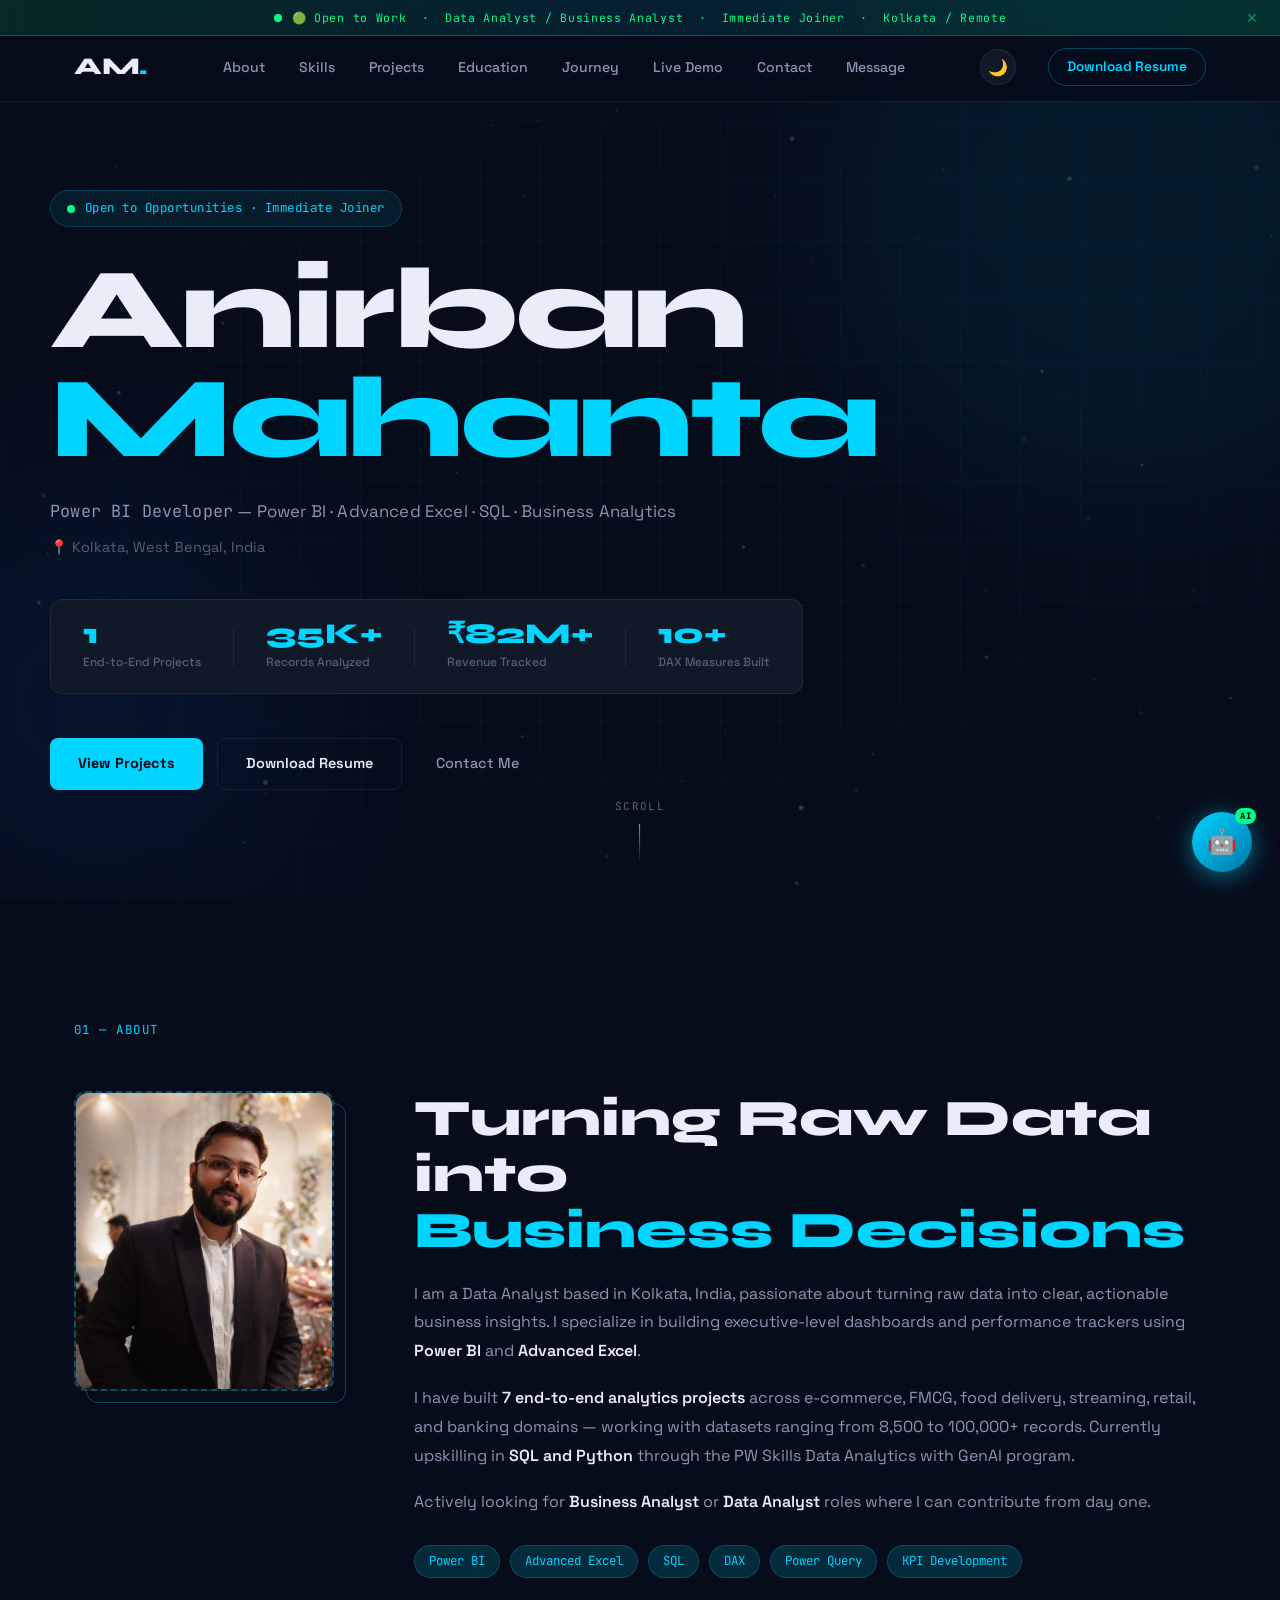
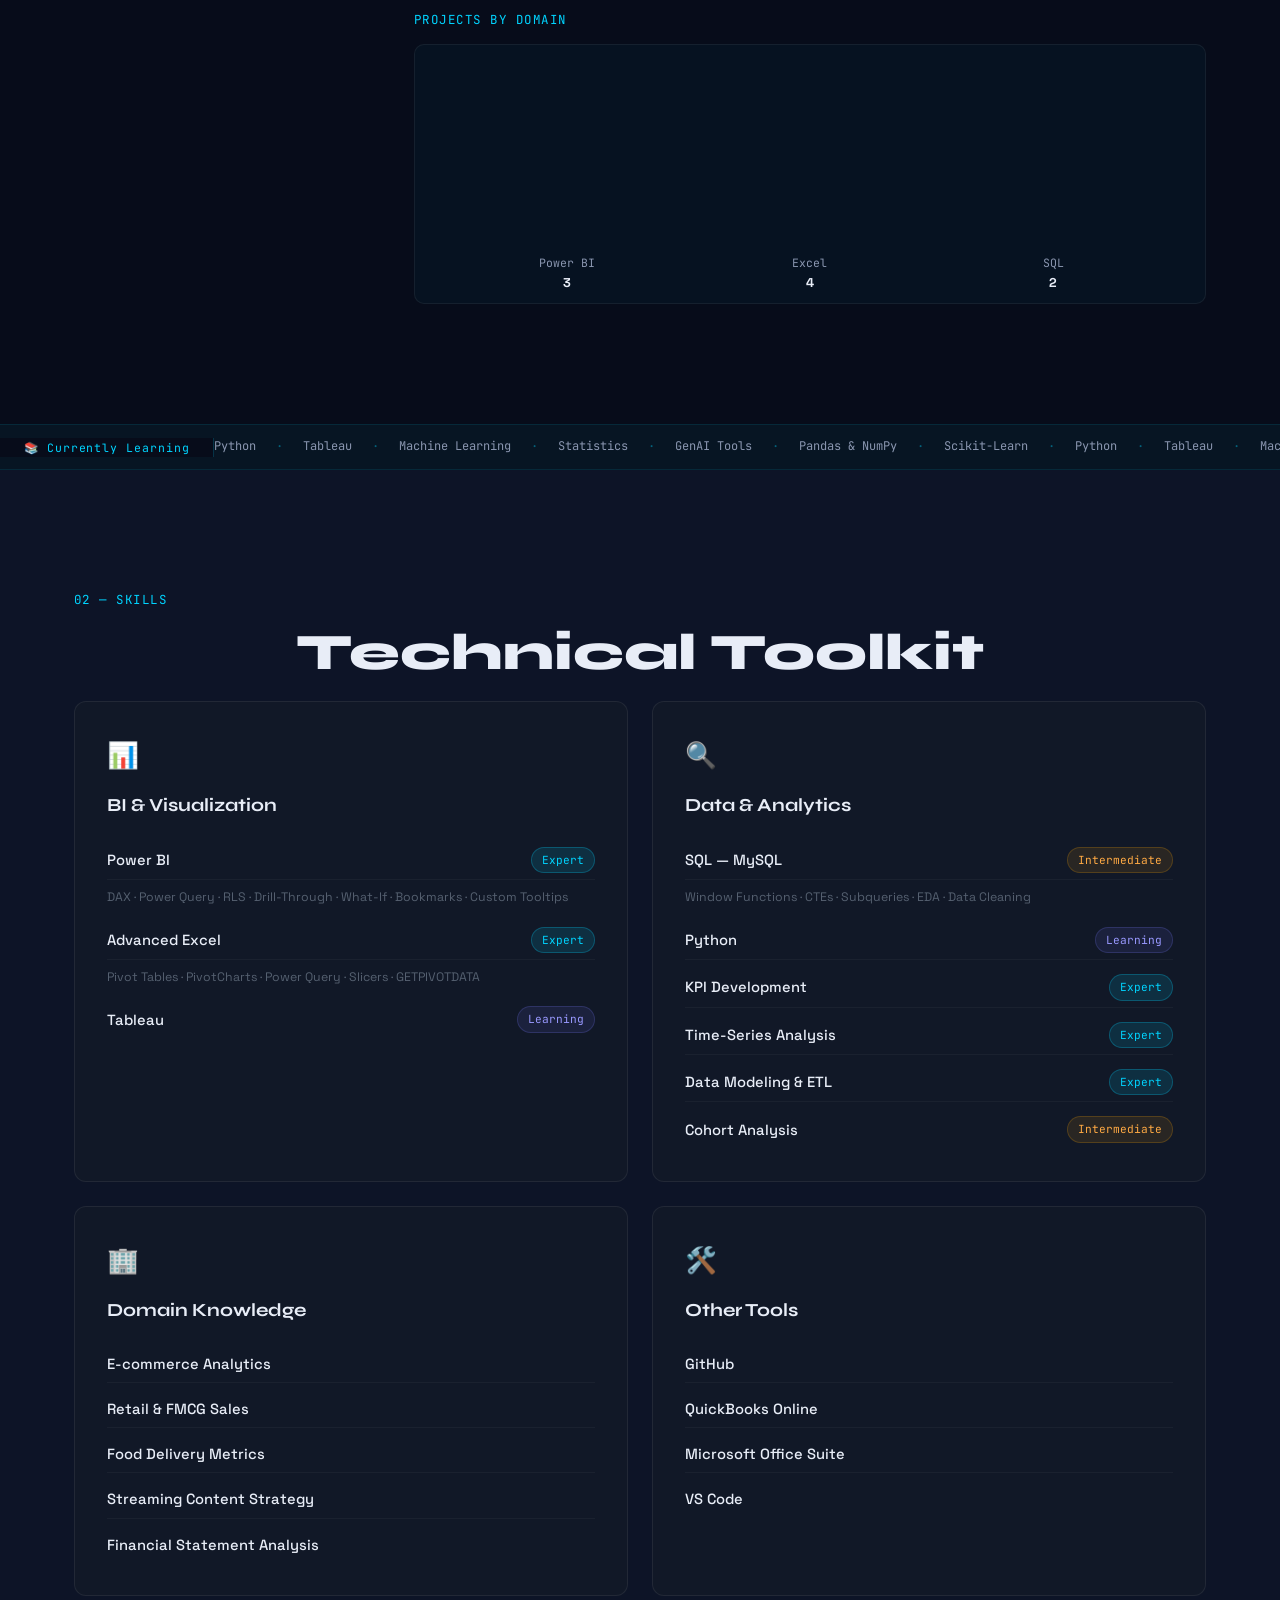
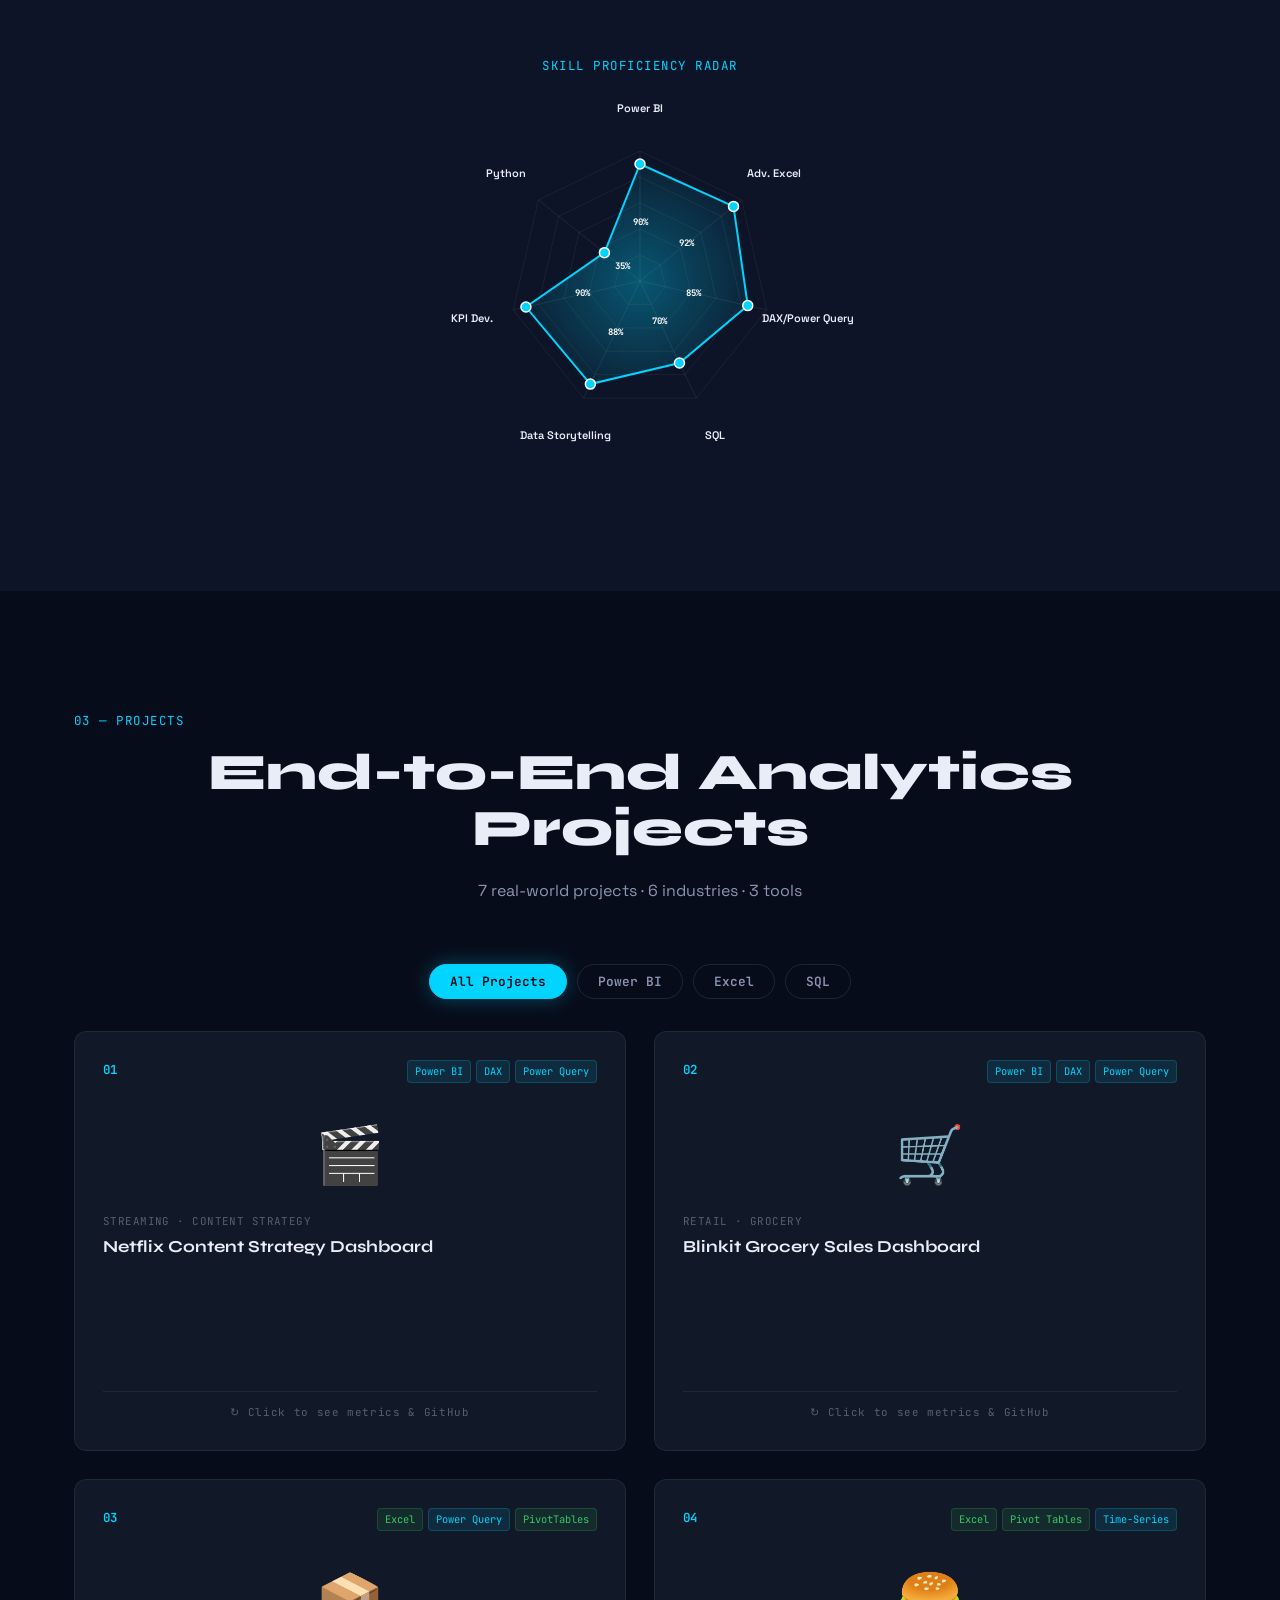
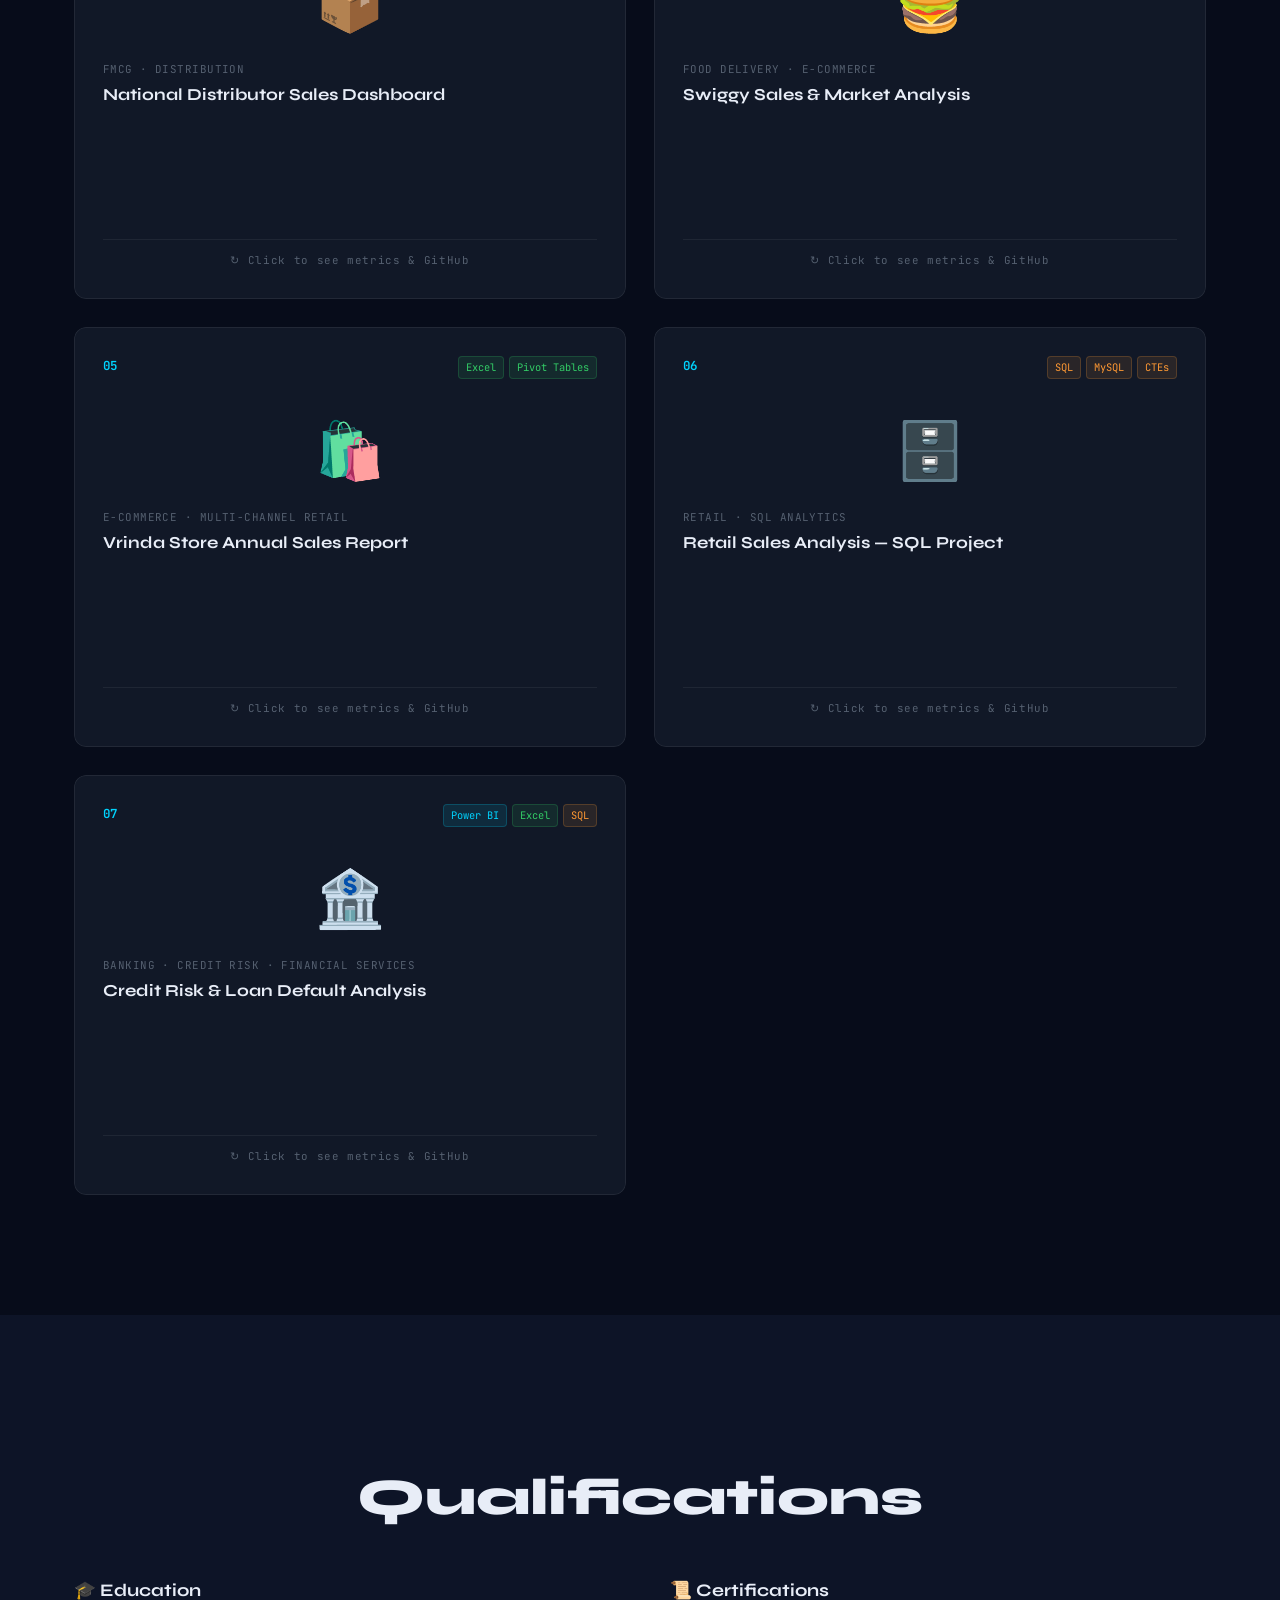
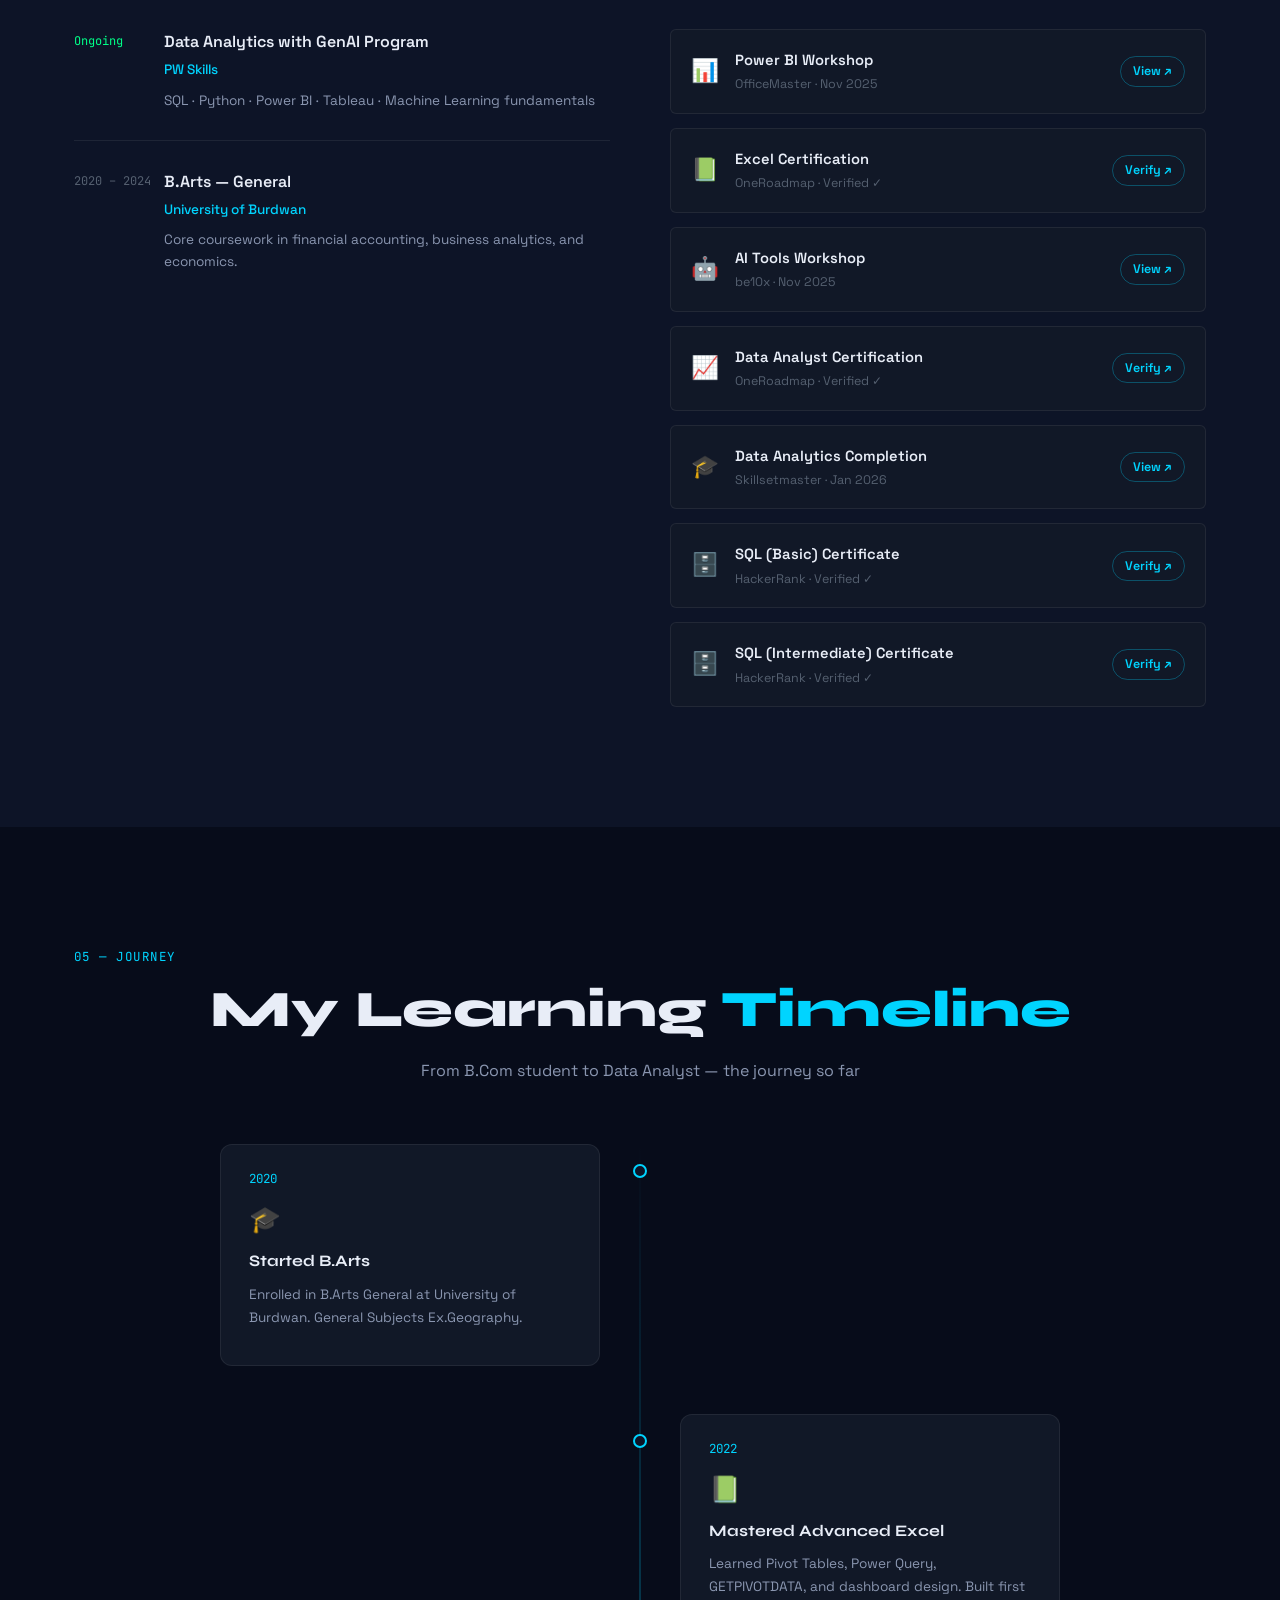
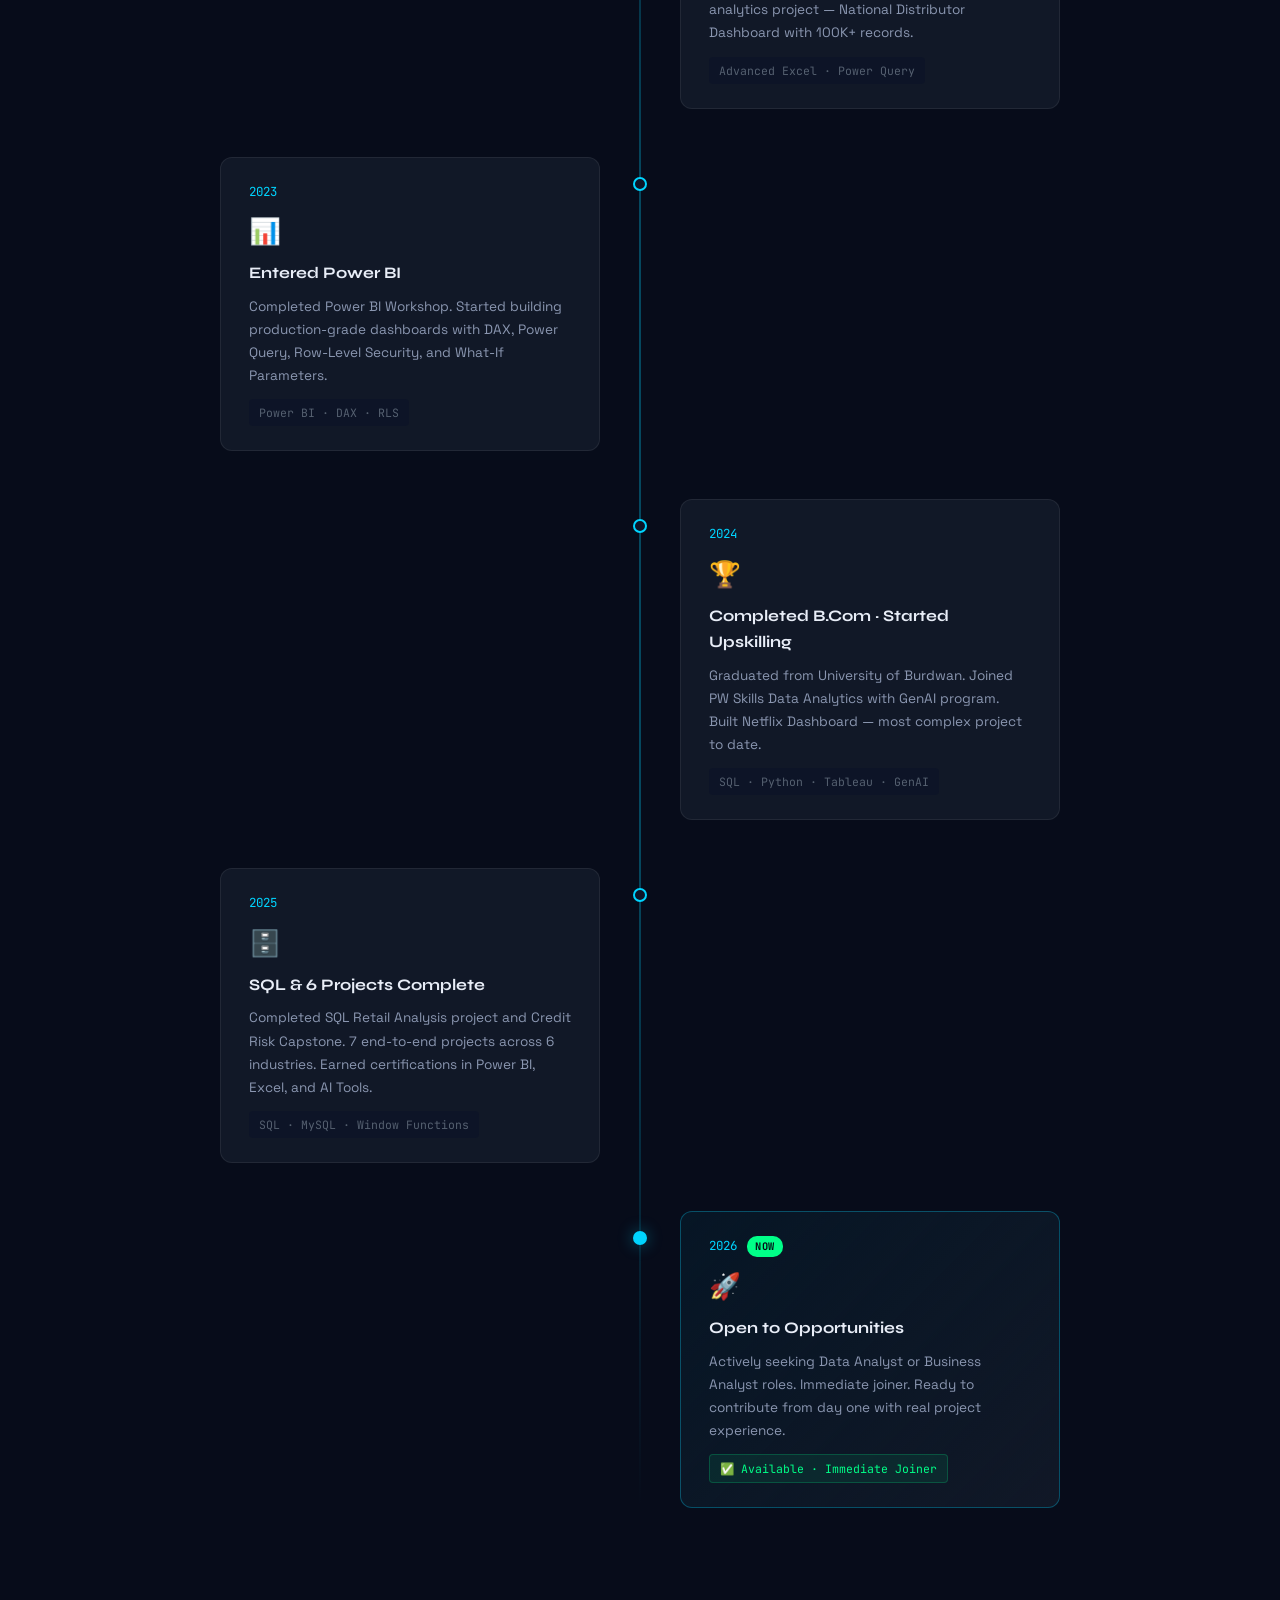
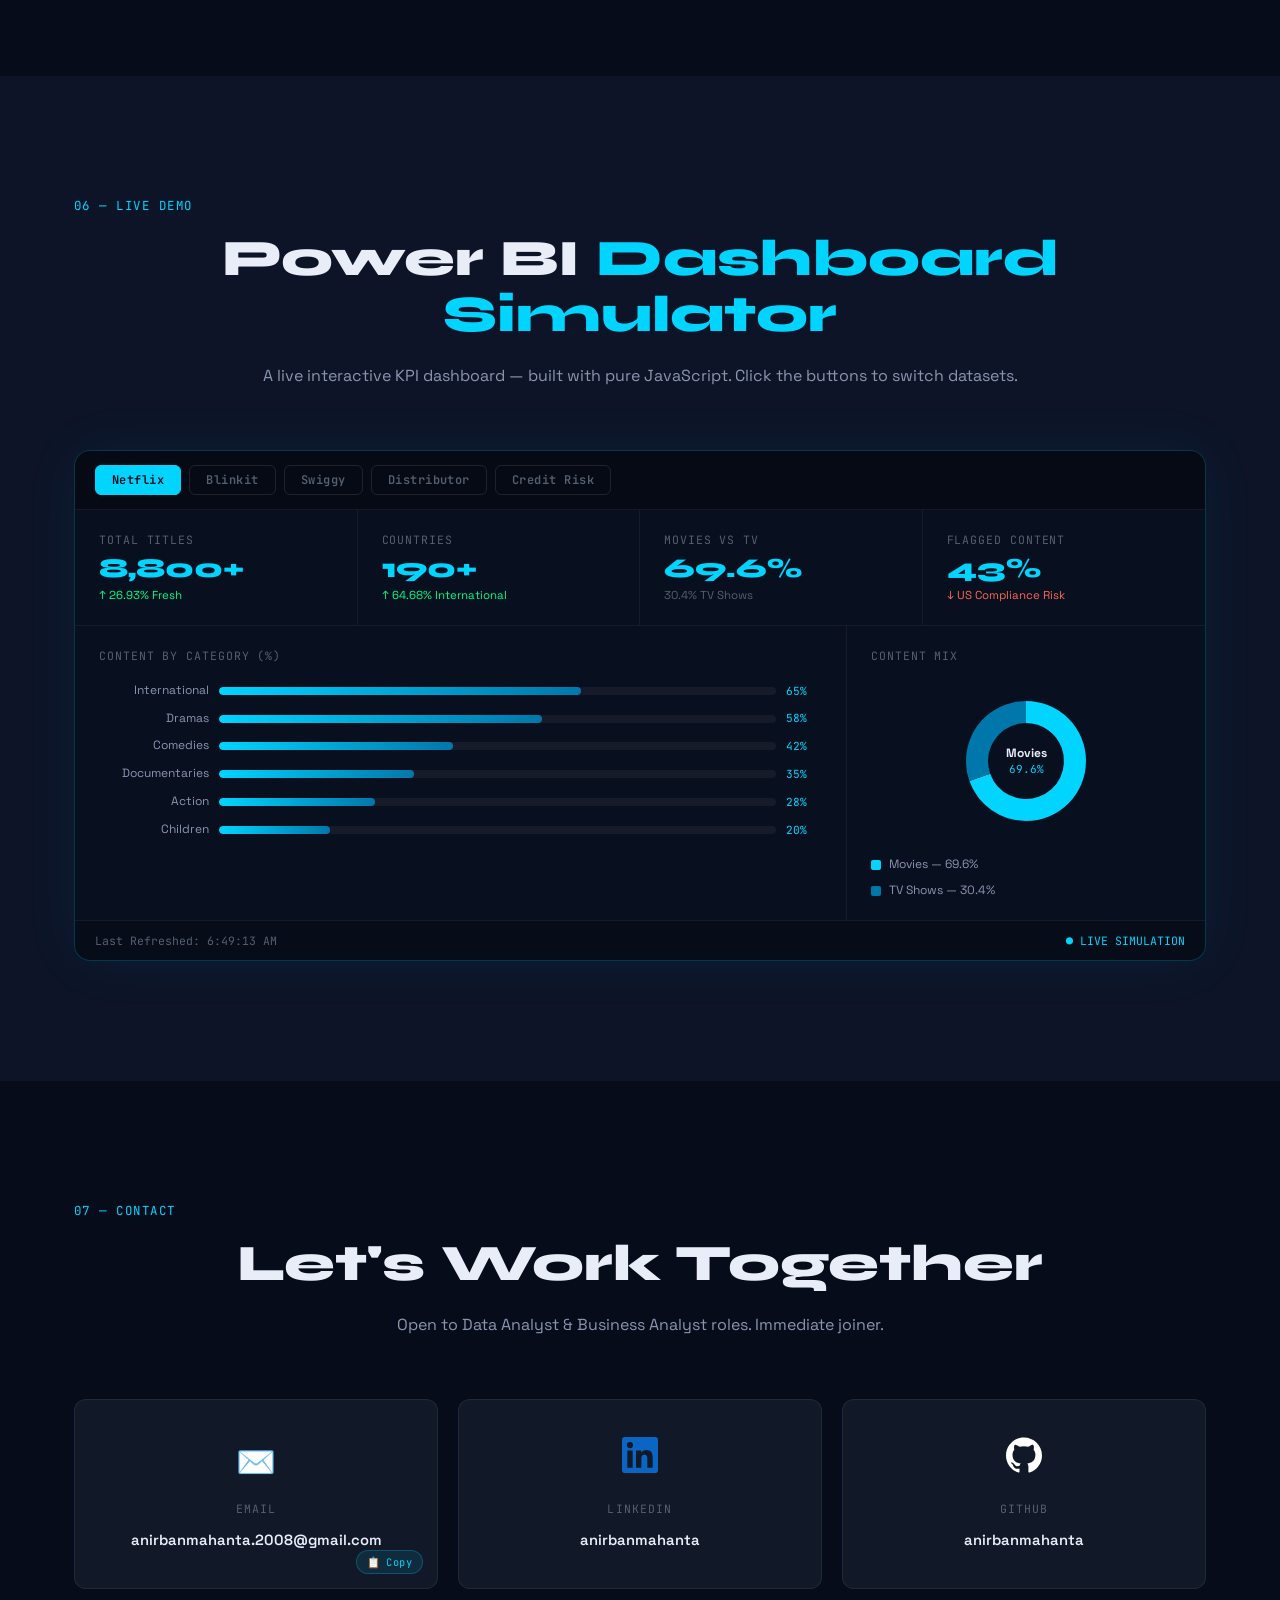
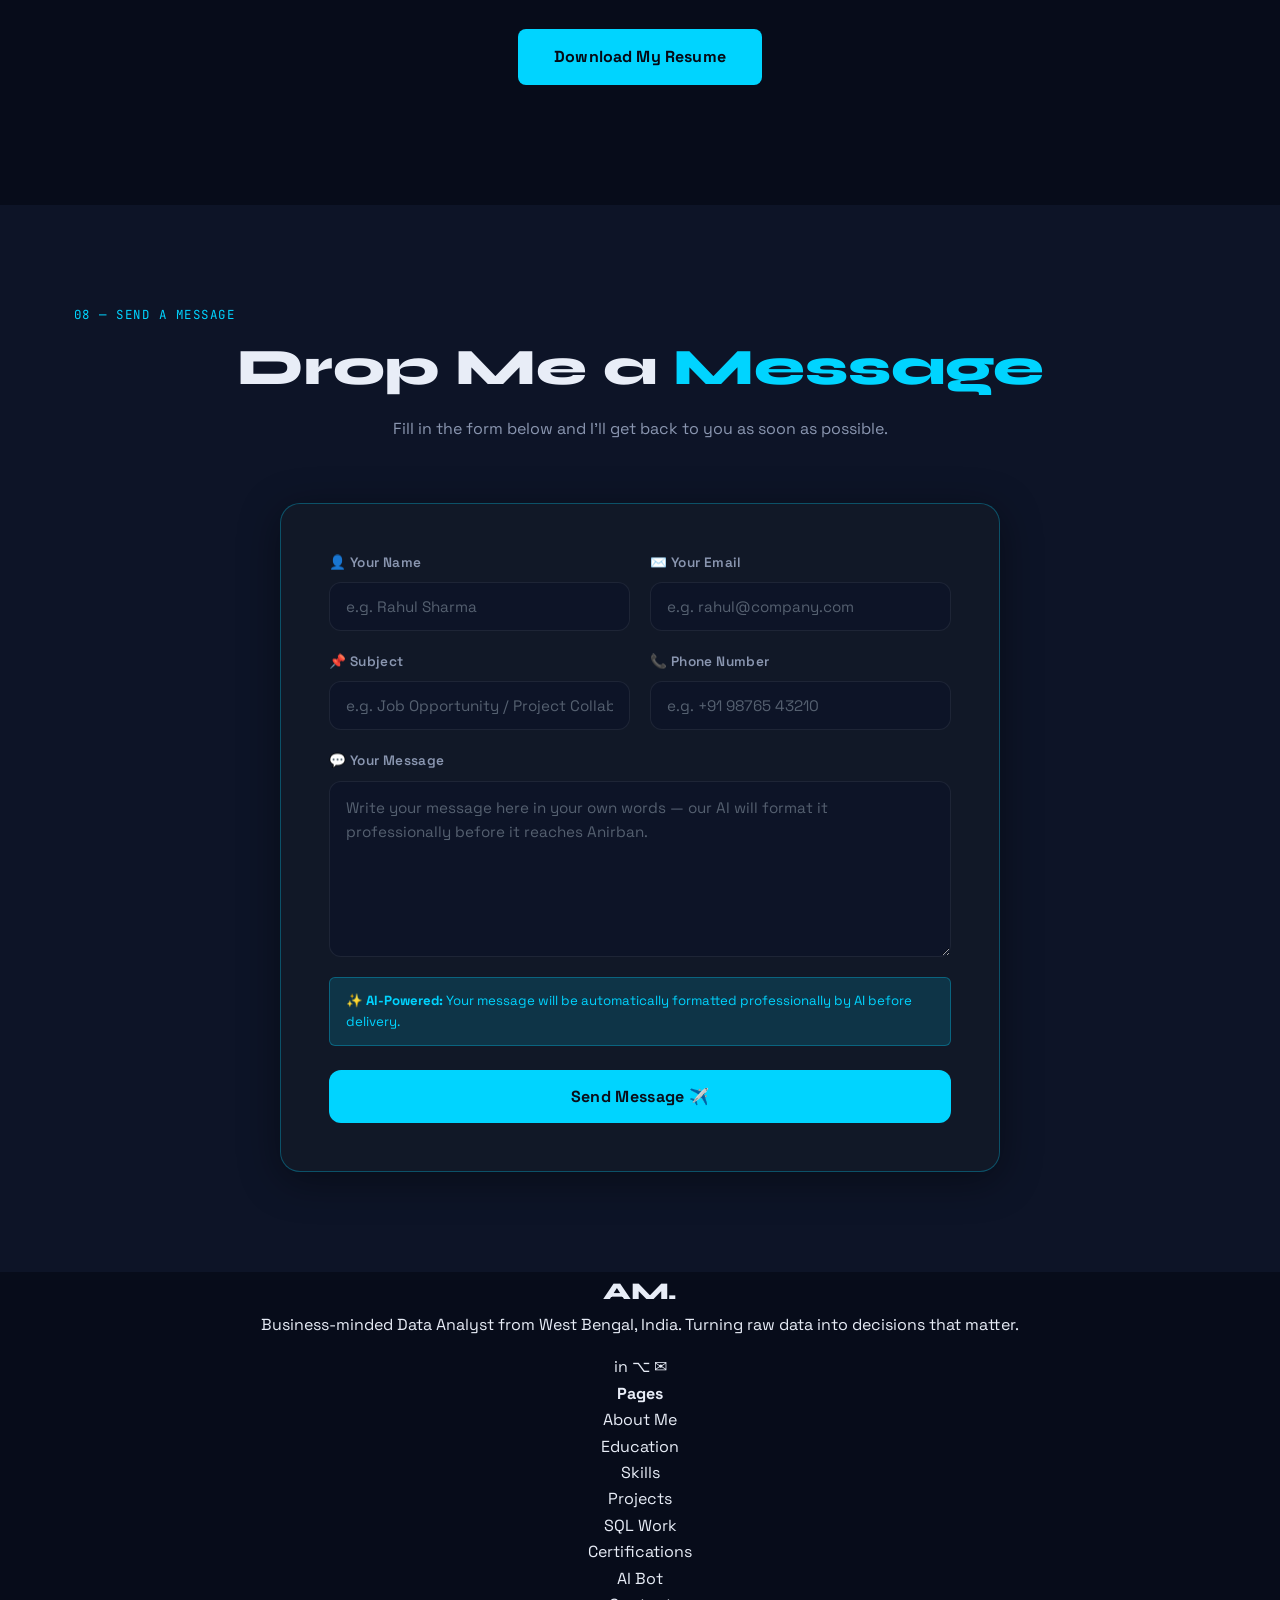
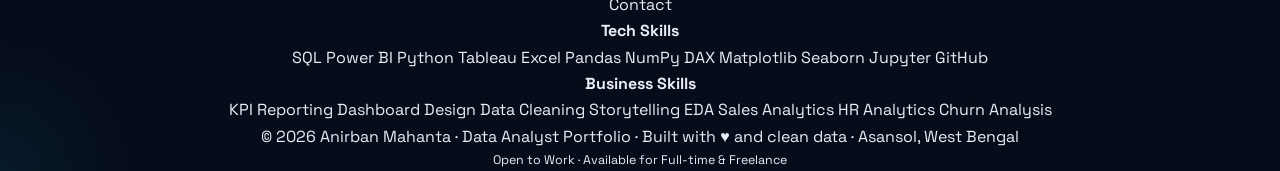
==== index.html @ a28b161f "Refactor footer section with new layout and content Updated footer structure and content for better " ====
<!DOCTYPE html>
<html lang="en">
<head>
  <meta charset="UTF-8" />
  <meta name="viewport" content="width=device-width, initial-scale=1.0" />
  <title>Anirban Mahanta — Data Analyst</title>

  <!-- ✅ FIX #9: OG / Meta Tags added for LinkedIn & WhatsApp preview -->
  <meta name="description" content="Anirban Mahanta — Data Analyst. Power BI, SQL, Advanced Excel. 7 end-to-end projects across 6 industries." />
  <meta property="og:title" content="Anirban Mahanta — Data Analyst Portfolio" />
  <meta property="og:description" content="7 real-world analytics projects across 6 industries. Power BI · Excel · SQL · DAX." />
  <meta property="og:image" content="assest/images/profile-photo.jpeg" />
  <meta property="og:type" content="website" />
  <meta name="twitter:card" content="summary_large_image" />
  <meta name="twitter:title" content="Anirban Mahanta — Data Analyst Portfolio" />
  <meta name="twitter:description" content="7 end-to-end projects · ₹311M+ revenue tracked · Power BI Expert" />

  <!-- ✅ FIX #13: SVG Favicon added — browser tab no longer blank -->
  <link rel="icon" href="favicon.ico" sizes="any" />
<link rel="manifest" href="site.webmanifest" />

  <link rel="preconnect" href="https://fonts.googleapis.com" />
  <link rel="preconnect" href="https://fonts.gstatic.com" crossorigin />
  <link href="https://fonts.googleapis.com/css2?family=Space+Grotesk:wght@300;400;500;600;700&family=JetBrains+Mono:wght@400;600&family=Syne:wght@700;800&display=swap" rel="stylesheet" />
  <link rel="stylesheet" href="style.css" />

  <!-- ✅ FIX #4: Theme applied BEFORE paint — no more light/dark flicker -->
  <script>
    (function() {
      var saved = localStorage.getItem('anirban_theme');
      if (saved === 'light') {
        document.documentElement.classList.add('pre-light');
      }
    })();
  </script>
  <style>
    html.pre-light body { --bg-primary:#f0f4ff; }
  </style>

  <!-- ✅ FIX #12: Removed duplicate inline <style> block for .project-card —
       All card styles now live only in style.css. No more triple-definition conflict. -->
</head>
<body>

  <!-- ===== SCROLL PROGRESS BAR ===== -->
  <div id="scroll-progress"></div>

  <!-- ===== AVAILABILITY BANNER ===== -->
  <div id="availability-banner">
    <span class="avail-dot"></span>
    <span class="avail-text avail-desktop">🟢 Open to Work &nbsp;·&nbsp; Data Analyst / Business Analyst &nbsp;·&nbsp; Immediate Joiner &nbsp;·&nbsp; Kolkata / Remote</span>
    <span class="avail-text avail-mobile">🟢 Open to Work · Data Analyst ...</span>
    <button class="avail-close" id="availClose">✕</button>
  </div>

  <!-- ===== NAVIGATION ===== -->
  <nav id="navbar">
    <div class="nav-inner">
      <a href="#hero" class="nav-logo">AM<span class="dot">.</span></a>
      <ul class="nav-links">
        <li><a href="#about">About</a></li>
        <li><a href="#skills">Skills</a></li>
        <li><a href="#projects">Projects</a></li>
        <li><a href="#education">Education</a></li>
        <li><a href="#timeline">Journey</a></li>
        <li><a href="#dashboard">Live Demo</a></li>
        <li><a href="#contact">Contact</a></li>
        <li><a href="#sendmessage">Message</a></li>
      </ul>
      <button id="themeToggle" class="theme-toggle" title="Toggle light/dark mode">🌙</button>
      <a href="resume/Anirban_Mahanta_CV_Aspiring_Data_Analyst.pdf" download class="nav-cta">Download Resume</a>
      <button class="hamburger" id="hamburger" aria-label="Menu">
        <span></span><span></span><span></span>
      </button>
    </div>
    <div class="mobile-menu" id="mobileMenu">
      <a href="#about" class="mob-link">About</a>
      <a href="#skills" class="mob-link">Skills</a>
      <a href="#projects" class="mob-link">Projects</a>
      <a href="#education" class="mob-link">Education</a>
      <a href="#timeline" class="mob-link">Journey</a>
      <a href="#dashboard" class="mob-link">Live Demo</a>
      <a href="#contact" class="mob-link">Contact</a>
      <a href="#sendmessage" class="mob-link">Message</a>
      <a href="resume/Anirban_Mahanta_CV_Aspiring_Data_Analyst.pdf" download class="mob-link cta-mob">Download Resume</a>
    </div>
  </nav>

  <!-- ===== HERO ===== -->
  <section id="hero">
    <div class="hero-bg-grid"></div>
    <div class="hero-glow glow-1"></div>
    <div class="hero-glow glow-2"></div>
    <div class="hero-inner">
      <div class="hero-badge reveal">
        <span class="pulse-dot"></span>
        Open to Opportunities · Immediate Joiner
      </div>
      <h1 class="hero-name reveal delay-1">Anirban<br /><span class="accent-text">Mahanta</span></h1>
      <p class="hero-title reveal delay-2">
        <!-- ✅ FIX #7: .mono starts empty — typewriter fills it, no more blank-jump -->
        <span class="mono"></span> &mdash; Power BI · Advanced Excel · SQL · Business Analytics
      </p>
      <p class="hero-location reveal delay-3">📍 Kolkata, West Bengal, India</p>
      <div class="hero-stats reveal delay-3">
        <div class="stat-item">
          <span class="stat-num">7</span>
          <span class="stat-label">End-to-End Projects</span>
        </div>
        <div class="stat-divider"></div>
        <div class="stat-item">
          <span class="stat-num">132K+</span>
          <span class="stat-label">Records Analyzed</span>
        </div>
        <div class="stat-divider"></div>
        <div class="stat-item">
          <span class="stat-num">₹311M+</span>
          <span class="stat-label">Revenue Tracked</span>
        </div>
        <div class="stat-divider"></div>
        <div class="stat-item">
          <span class="stat-num">38+</span>
          <span class="stat-label">DAX Measures Built</span>
        </div>
      </div>
      <div class="hero-actions reveal delay-4">
        <a href="#projects" class="btn-primary">View Projects</a>
        <a href="resume/Anirban_Mahanta_CV_Aspiring_Data_Analyst.pdf" download class="btn-secondary">Download Resume</a>
        <a href="#contact" class="btn-ghost">Contact Me</a>
      </div>
    </div>
    <div class="scroll-indicator">
      <span>scroll</span>
      <div class="scroll-line"></div>
    </div>
  </section>

  <!-- ===== ABOUT ===== -->
  <section id="about">
    <div class="container">
      <div class="section-label reveal">01 — About</div>
      <div class="about-grid">
        <div class="about-photo-wrap reveal">
          <div class="photo-placeholder">
            <img src="assest/images/profile-photo.jpeg" alt="Anirban Mahanta" />
          </div>
          <div class="photo-accent"></div>
        </div>
        <div class="about-text reveal delay-1">
          <h2 class="section-title">Turning Raw Data into<br /><span class="accent-text">Business Decisions</span></h2>
          <p class="about-bio">
            I am a Data Analyst based in Kolkata, India, passionate about turning raw data into clear, actionable business insights. I specialize in building executive-level dashboards and performance trackers using <strong>Power BI</strong> and <strong>Advanced Excel</strong>.
          </p>
          <p class="about-bio">
            I have built <strong>7 end-to-end analytics projects</strong> across e-commerce, FMCG, food delivery, streaming, retail, and banking domains — working with datasets ranging from 8,500 to 100,000+ records. Currently upskilling in <strong>SQL and Python</strong> through the PW Skills Data Analytics with GenAI program.
          </p>
          <p class="about-bio">
            Actively looking for <strong>Business Analyst</strong> or <strong>Data Analyst</strong> roles where I can contribute from day one.
          </p>
          <div class="about-pills">
            <span class="pill">Power BI</span>
            <span class="pill">Advanced Excel</span>
            <span class="pill">SQL</span>
            <span class="pill">DAX</span>
            <span class="pill">Power Query</span>
            <span class="pill">KPI Development</span>
          </div>
        </div>
      </div>
    </div>
  </section>

  <!-- ===== LEARNING TICKER ===== -->
  <div class="learning-ticker">
    <div class="ticker-label">📚 Currently Learning</div>
    <div class="ticker-track">
      <div class="ticker-inner">
        <span>Python</span><span class="ticker-dot">·</span>
        <span>Tableau</span><span class="ticker-dot">·</span>
        <span>Machine Learning</span><span class="ticker-dot">·</span>
        <span>Statistics</span><span class="ticker-dot">·</span>
        <span>GenAI Tools</span><span class="ticker-dot">·</span>
        <span>Pandas &amp; NumPy</span><span class="ticker-dot">·</span>
        <span>Scikit-Learn</span><span class="ticker-dot">·</span>
        <span>Python</span><span class="ticker-dot">·</span>
        <span>Tableau</span><span class="ticker-dot">·</span>
        <span>Machine Learning</span><span class="ticker-dot">·</span>
        <span>Statistics</span><span class="ticker-dot">·</span>
        <span>GenAI Tools</span><span class="ticker-dot">·</span>
        <span>Pandas &amp; NumPy</span><span class="ticker-dot">·</span>
        <span>Scikit-Learn</span><span class="ticker-dot">·</span>
      </div>
    </div>
  </div>

  <!-- ===== SKILLS ===== -->
  <section id="skills">
    <div class="container">
      <div class="section-label reveal">02 — Skills</div>
      <h2 class="section-title centered reveal">Technical Toolkit</h2>
      <div class="skills-grid">
        <!-- BI & Visualization -->
        <div class="skill-card reveal">
          <div class="skill-card-icon">📊</div>
          <h3 class="skill-card-title">BI &amp; Visualization</h3>
          <ul class="skill-list">
            <li><span class="skill-name">Power BI</span><span class="skill-tag expert">Expert</span></li>
            <li class="skill-sub">DAX · Power Query · RLS · Drill-Through · What-If · Bookmarks · Custom Tooltips</li>
            <li><span class="skill-name">Advanced Excel</span><span class="skill-tag expert">Expert</span></li>
            <li class="skill-sub">Pivot Tables · PivotCharts · Power Query · Slicers · GETPIVOTDATA</li>
            <li><span class="skill-name">Tableau</span><span class="skill-tag learning">Learning</span></li>
          </ul>
        </div>
        <!-- Data & Analytics -->
        <div class="skill-card reveal delay-1">
          <div class="skill-card-icon">🔍</div>
          <h3 class="skill-card-title">Data &amp; Analytics</h3>
          <ul class="skill-list">
            <li><span class="skill-name">SQL — MySQL</span><span class="skill-tag intermediate">Intermediate</span></li>
            <li class="skill-sub">Window Functions · CTEs · Subqueries · EDA · Data Cleaning</li>
            <li><span class="skill-name">Python</span><span class="skill-tag learning">Learning</span></li>
            <li><span class="skill-name">KPI Development</span><span class="skill-tag expert">Expert</span></li>
            <li><span class="skill-name">Time-Series Analysis</span><span class="skill-tag expert">Expert</span></li>
            <li><span class="skill-name">Data Modeling &amp; ETL</span><span class="skill-tag expert">Expert</span></li>
            <li><span class="skill-name">Cohort Analysis</span><span class="skill-tag intermediate">Intermediate</span></li>
          </ul>
        </div>
        <!-- Domain Knowledge -->
        <div class="skill-card reveal delay-2">
          <div class="skill-card-icon">🏢</div>
          <h3 class="skill-card-title">Domain Knowledge</h3>
          <ul class="skill-list">
            <li><span class="skill-name">E-commerce Analytics</span></li>
            <li><span class="skill-name">Retail &amp; FMCG Sales</span></li>
            <li><span class="skill-name">Food Delivery Metrics</span></li>
            <li><span class="skill-name">Streaming Content Strategy</span></li>
            <li><span class="skill-name">Financial Statement Analysis</span></li>
          </ul>
        </div>
        <!-- Tools -->
        <div class="skill-card reveal delay-3">
          <div class="skill-card-icon">🛠️</div>
          <h3 class="skill-card-title">Other Tools</h3>
          <ul class="skill-list">
            <li><span class="skill-name">GitHub</span></li>
            <li><span class="skill-name">QuickBooks Online</span></li>
            <li><span class="skill-name">Microsoft Office Suite</span></li>
            <li><span class="skill-name">VS Code</span></li>
          </ul>
        </div>
      </div>
    </div>
  </section>

  <!-- ===== PROJECTS ===== -->
  <section id="projects">
    <div class="container">
      <div class="section-label reveal">03 — Projects</div>
      <h2 class="section-title centered reveal">End-to-End Analytics Projects</h2>
      <p class="section-sub reveal">7 real-world projects · 6 industries · 3 tools</p>

      <div class="projects-grid">

        <!-- PROJECT 1 — Netflix -->
        <div class="project-card reveal" data-domain="Power BI">
          <div class="project-header">
            <div class="project-number mono">01</div>
            <div class="project-tools">
              <span class="tool-tag">Power BI</span>
              <span class="tool-tag">DAX</span>
              <span class="tool-tag">Power Query</span>
              <span class="tool-tag">RLS</span>
            </div>
          </div>
          <div class="project-domain-badge">Streaming · Content Strategy</div>
          <h3 class="project-title">Netflix Content Strategy Dashboard</h3>
          <p class="project-desc">Production-grade 5-page Power BI dashboard for Netflix's senior leadership team (VP Content, Head Acquisitions, CFO) — analyzing 8,800+ titles across 190+ countries with live investment simulation tools.</p>
          <div class="project-metrics">
            <div class="metric"><span class="metric-val">8,800+</span><span class="metric-lbl">Titles Analyzed</span></div>
            <div class="metric"><span class="metric-val">190+</span><span class="metric-lbl">Countries</span></div>
            <div class="metric"><span class="metric-val">23+</span><span class="metric-lbl">DAX Measures</span></div>
            <div class="metric"><span class="metric-val">5</span><span class="metric-lbl">Dashboard Pages</span></div>
          </div>
          <div class="project-highlights">
            <div class="highlight-item">🎬 69.6% Movies vs 30.4% TV Shows</div>
            <div class="highlight-item">🔄 Only 26.93% catalog is "Fresh" content</div>
            <div class="highlight-item">🌍 US = 43% of all compliance-flagged titles</div>
            <div class="highlight-item">💡 What-If simulator built for CFO investment modeling</div>
          </div>
          <div class="project-features">
            <span class="feature-tag">What-If Parameters</span>
            <span class="feature-tag">Row-Level Security</span>
            <span class="feature-tag">Custom Netflix Theme</span>
            <span class="feature-tag">Drill-Through</span>
            <span class="feature-tag">Bookmarks</span>
          </div>
          <div class="project-footer">
            <a href="https://github.com/anirbanmahanta/Netflix-Content-Analytics-PowerBI" target="_blank" class="project-link">View on GitHub →</a>
          </div>
        </div>

        <!-- PROJECT 2 — Blinkit -->
        <div class="project-card reveal delay-1" data-domain="Power BI">
          <div class="project-header">
            <div class="project-number mono">02</div>
            <div class="project-tools">
              <span class="tool-tag">Power BI</span>
              <span class="tool-tag">DAX</span>
              <span class="tool-tag">Power Query</span>
            </div>
          </div>
          <div class="project-domain-badge">Retail · Grocery</div>
          <h3 class="project-title">Blinkit Grocery Sales Dashboard</h3>
          <p class="project-desc">Comprehensive Power BI dashboard analyzing BlinkIT's grocery sales performance across outlet types, geographic tiers, and product categories — enabling data-driven inventory and expansion decisions.</p>
          <div class="project-metrics">
            <div class="metric"><span class="metric-val">~8,523</span><span class="metric-lbl">Rows Processed</span></div>
            <div class="metric"><span class="metric-val">2011–22</span><span class="metric-lbl">Date Range</span></div>
          </div>
          <div class="project-highlights">
            <div class="highlight-item">🏪 Tier 3 locations = highest overall sales (counter-intuitive)</div>
            <div class="highlight-item">🥦 Fruits &amp; Vegetables = top revenue driver</div>
            <div class="highlight-item">⚠️ High-selling items flagged as stockout risks</div>
          </div>
          <div class="project-features">
            <span class="feature-tag">KPI Cards</span>
            <span class="feature-tag">Outlet Analysis</span>
            <span class="feature-tag">Visibility Correlation</span>
          </div>
          <div class="project-footer">
            <a href="https://github.com/anirbanmahanta/blinkit-grocery-sales-performance-dashboard-powerbi" target="_blank" class="project-link">View on GitHub →</a>
          </div>
        </div>

        <!-- PROJECT 3 — National Distributor -->
        <div class="project-card reveal" data-domain="Excel">
          <div class="project-header">
            <div class="project-number mono">03</div>
            <div class="project-tools">
              <span class="tool-tag excel">Advanced Excel</span>
              <span class="tool-tag excel">Power Query</span>
              <span class="tool-tag excel">PivotTables</span>
            </div>
          </div>
          <div class="project-domain-badge">FMCG · Distribution</div>
          <h3 class="project-title">National Distributor Sales Dashboard</h3>
          <p class="project-desc">Enterprise-grade Excel dashboard consolidating 3 years of transactional data with auto-refresh capability — completely eliminating manual monthly reporting for a national distributor across 3 regions and 3 sales channels.</p>
          <div class="project-metrics">
            <div class="metric"><span class="metric-val">100K+</span><span class="metric-lbl">Records</span></div>
            <div class="metric"><span class="metric-val">36</span><span class="metric-lbl">Months of Data</span></div>
            <div class="metric"><span class="metric-val">8</span><span class="metric-lbl">PivotTables</span></div>
            <div class="metric"><span class="metric-val">100%</span><span class="metric-lbl">Reporting Automated</span></div>
          </div>
          <div class="project-highlights">
            <div class="highlight-item">⚡ 100% of manual monthly reporting eliminated</div>
            <div class="highlight-item">📈 Promo transactions = higher revenue per unit (validated ROI)</div>
            <div class="highlight-item">🥛 Yogurt &amp; Milk = majority of revenue</div>
            <div class="highlight-item">🔄 ~150 lines of Power Query M code written</div>
          </div>
          <div class="project-features">
            <span class="feature-tag">8 PivotTables</span>
            <span class="feature-tag">7 PivotCharts</span>
            <span class="feature-tag">8 Cross-Connected Slicers</span>
            <span class="feature-tag">GETPIVOTDATA</span>
          </div>
          <div class="project-footer">
            <a href="https://github.com/anirbanmahanta/Sales-Performance-Dashboard" target="_blank" class="project-link">View on GitHub →</a>
          </div>
        </div>

        <!-- PROJECT 4 — Swiggy -->
        <div class="project-card reveal delay-1" data-domain="Excel">
          <div class="project-header">
            <div class="project-number mono">04</div>
            <div class="project-tools">
              <span class="tool-tag excel">Advanced Excel</span>
              <span class="tool-tag excel">Pivot Tables</span>
              <span class="tool-tag excel">Time-Series</span>
            </div>
          </div>
          <div class="project-domain-badge">Food Delivery · E-commerce</div>
          <h3 class="project-title">Swiggy Sales &amp; Market Analysis</h3>
          <p class="project-desc">Dynamic KPI dashboard analyzing 197,430 Swiggy orders worth ₹53.01M — identifying a critical 32% Q3 revenue decline and delivering 3 strategic recommendations to stabilize performance.</p>
          <div class="project-metrics">
            <div class="metric"><span class="metric-val">197,430</span><span class="metric-lbl">Orders Analyzed</span></div>
            <div class="metric"><span class="metric-val">₹53.01M</span><span class="metric-lbl">Revenue Tracked</span></div>
            <div class="metric"><span class="metric-val">₹268.51</span><span class="metric-lbl">Avg Order Value</span></div>
          </div>
          <div class="project-highlights">
            <div class="highlight-item">🚨 32% Q3 revenue decline identified and flagged</div>
            <div class="highlight-item">🏙️ Kolkata ranked #2 nationally (Tier-2 beating metros)</div>
            <div class="highlight-item">🥗 Vegetarian = 65% of total revenue</div>
            <div class="highlight-item">📅 Fri–Sun = peak ordering days identified</div>
          </div>
          <div class="project-features">
            <span class="feature-tag">Time-Series Analysis</span>
            <span class="feature-tag">Geo Segmentation</span>
            <span class="feature-tag">3 Strategic Recommendations</span>
          </div>
          <div class="project-footer">
            <a href="https://github.com/anirbanmahanta/swiggy-sales-analysis-excel" target="_blank" class="project-link">View on GitHub →</a>
          </div>
        </div>

        <!-- PROJECT 5 — Vrinda Store -->
        <div class="project-card reveal" data-domain="Excel">
          <div class="project-header">
            <div class="project-number mono">05</div>
            <div class="project-tools">
              <span class="tool-tag excel">Advanced Excel</span>
              <span class="tool-tag excel">Pivot Tables</span>
            </div>
          </div>
          <div class="project-domain-badge">E-commerce · Multi-Channel Retail</div>
          <h3 class="project-title">Vrinda Store Annual Sales Report 2022</h3>
          <p class="project-desc">12-month comprehensive sales analysis answering 8 critical business questions — identifying the highest-value customer segment and delivering a precise 2023 marketing strategy with channel and geo targeting.</p>
          <div class="project-metrics">
            <div class="metric"><span class="metric-val">12</span><span class="metric-lbl">Months of Data</span></div>
            <div class="metric"><span class="metric-val">8</span><span class="metric-lbl">Business Questions</span></div>
            <div class="metric"><span class="metric-val">92%</span><span class="metric-lbl">Delivery Rate</span></div>
          </div>
          <div class="project-highlights">
            <div class="highlight-item">👩 Women = 65% of all purchases</div>
            <div class="highlight-item">🛒 Amazon + Flipkart + Myntra = 80% of all sales</div>
            <div class="highlight-item">📍 Maharashtra, Karnataka, UP = 35% of revenue</div>
            <div class="highlight-item">🎯 Peak period: Feb–Mar identified for promo planning</div>
          </div>
          <div class="project-features">
            <span class="feature-tag">Demographic Analysis</span>
            <span class="feature-tag">Channel Performance</span>
            <span class="feature-tag">Geo Segmentation</span>
          </div>
          <div class="project-footer">
            <a href="https://github.com/anirbanmahanta/Vrinda-Excel-Project" target="_blank" class="project-link">View on GitHub →</a>
          </div>
        </div>

        <!-- PROJECT 6 — SQL Retail -->
        <div class="project-card reveal delay-1" data-domain="SQL">
          <div class="project-header">
            <div class="project-number mono">06</div>
            <div class="project-tools">
              <span class="tool-tag sql">SQL</span>
              <span class="tool-tag sql">MySQL</span>
            </div>
          </div>
          <div class="project-domain-badge">Retail · SQL Analytics</div>
          <h3 class="project-title">Retail Sales Analysis — SQL Project</h3>
          <p class="project-desc">End-to-end SQL project on a retail transactional database — from database setup and data cleaning to answering 10 business questions using window functions, CTEs, subqueries, and full EDA without any BI tools.</p>
          <div class="project-metrics">
            <div class="metric"><span class="metric-val">10</span><span class="metric-lbl">Business Queries</span></div>
            <div class="metric"><span class="metric-val">11</span><span class="metric-lbl">Columns Cleaned</span></div>
          </div>
          <div class="project-highlights">
            <div class="highlight-item">🏆 Best-selling month per year — RANK() Window Function</div>
            <div class="highlight-item">👥 Top 5 customers by revenue — ORDER BY + LIMIT</div>
            <div class="highlight-item">⏰ Shift analysis — CASE WHEN + CTE logic</div>
            <div class="highlight-item">🧹 Full EDA + data cleaning pipeline built</div>
          </div>
          <div class="project-features">
            <span class="feature-tag">Window Functions</span>
            <span class="feature-tag">CTEs</span>
            <span class="feature-tag">Subqueries</span>
            <span class="feature-tag">Data Cleaning</span>
            <span class="feature-tag">Full EDA</span>
          </div>
          <div class="project-footer">
            <a href="https://github.com/anirbanmahanta/sql-retail-sales-analysis-project" target="_blank" class="project-link">View on GitHub →</a>
          </div>
        </div>

        <!-- PROJECT 7 — Credit Risk Capstone -->
        <div class="project-card reveal" data-domain="Power BI">
          <div class="project-header">
            <div class="project-number mono">07</div>
            <div class="project-tools">
              <span class="tool-tag">Power BI</span>
              <span class="tool-tag excel">Advanced Excel</span>
              <span class="tool-tag sql">SQL</span>
              <span class="tool-tag">DAX</span>
            </div>
          </div>
          <div class="project-domain-badge">Banking · Credit Risk · Financial Services</div>
          <h3 class="project-title">Credit Risk &amp; Loan Default Analysis</h3>
          <p class="project-desc">Full end-to-end capstone project simulating a real-world credit risk engagement — raw data to a 5-page Power BI dashboard built on 32,407 loan records. Delivered to a panel of CRO, CFO, Loan Committee, and Data Analytics Team personas with 12 stakeholder questions answered.</p>
          <div class="project-metrics">
            <div class="metric"><span class="metric-val">32,407</span><span class="metric-lbl">Loan Records</span></div>
            <div class="metric"><span class="metric-val">21.87%</span><span class="metric-lbl">Default Rate Found</span></div>
            <div class="metric"><span class="metric-val">15</span><span class="metric-lbl">DAX Measures</span></div>
            <div class="metric"><span class="metric-val">4-Phase</span><span class="metric-lbl">Pipeline</span></div>
          </div>
          <div class="project-highlights">
            <div class="highlight-item">🏦 Grade G loans default at 98.44% vs Grade A at 9.96%</div>
            <div class="highlight-item">📊 Loan-to-income ratio = #1 predictor (Pearson +0.38)</div>
            <div class="highlight-item">💸 ₹77M at-risk portfolio identified for CFO</div>
            <div class="highlight-item">🎚️ What-If simulator: LTI &gt;30% → default rate jumps to 61.93%</div>
          </div>
          <div class="project-features">
            <span class="feature-tag">Excel Cleaning</span>
            <span class="feature-tag">10 SQL Queries</span>
            <span class="feature-tag">Statistical Analysis</span>
            <span class="feature-tag">Drill-Through</span>
            <span class="feature-tag">Decomposition Tree</span>
            <span class="feature-tag">What-If Parameter</span>
          </div>
          <div class="project-footer">
            <a href="https://github.com/anirbanmahanta/credit-risk-loan-default-analysis" target="_blank" class="project-link">View on GitHub →</a>
          </div>
        </div>

      </div>
      <!-- END .projects-grid -->

    </div>
  </section>

  <!-- ===== EDUCATION & CERTIFICATIONS ===== -->
  <section id="education">
    <div class="container">
      <div class="section-label reveal">04 — Education &amp; Certs</div>
      <h2 class="section-title centered reveal">Qualifications</h2>
      <div class="edu-certs-grid">

        <div class="edu-col">
          <h3 class="col-heading reveal">🎓 Education</h3>
          <div class="edu-card reveal">
            <div class="edu-year ongoing">Ongoing</div>
            <div class="edu-details">
              <div class="edu-degree">Data Analytics with GenAI Program</div>
              <div class="edu-inst">PW Skills</div>
              <div class="edu-desc">SQL · Python · Power BI · Tableau · Machine Learning fundamentals</div>
            </div>
          </div>
          <div class="edu-card reveal delay-1">
            <div class="edu-year">2020 – 2024</div>
            <div class="edu-details">
              <div class="edu-degree">B.Arts — General</div>
              <div class="edu-inst">University of Burdwan</div>
              <div class="edu-desc">Core coursework in financial accounting, business analytics, and economics.</div>
            </div>
          </div>
        </div>

        <div class="cert-col">
          <h3 class="col-heading reveal">📜 Certifications</h3>
          <div class="cert-card reveal" onclick="openCert('pdf', 'assets/certificates/Power_BI_Workshop.pdf')" style="cursor:pointer">
            <div class="cert-icon">📊</div>
            <div class="cert-details">
              <div class="cert-name">Power BI Workshop</div>
              <div class="cert-body">OfficeMaster · Nov 2025</div>
            </div>
            <span class="cert-view">View ↗</span>
          </div>
          <div class="cert-card reveal delay-1" onclick="window.open('https://www.oneroadmap.io/skills/excel/certificate/CERT-0190BAE5','_blank')" style="cursor:pointer">
            <div class="cert-icon">📗</div>
            <div class="cert-details">
              <div class="cert-name">Excel Certification</div>
              <div class="cert-body">OneRoadmap · Verified ✓</div>
            </div>
            <span class="cert-view">Verify ↗</span>
          </div>
          <div class="cert-card reveal delay-2" onclick="openCert('pdf', 'assets/certificates/AI_Tool_Workshop.pdf')" style="cursor:pointer">
            <div class="cert-icon">🤖</div>
            <div class="cert-details">
              <div class="cert-name">AI Tools Workshop</div>
              <div class="cert-body">be10x · Nov 2025</div>
            </div>
            <span class="cert-view">View ↗</span>
          </div>
          <div class="cert-card reveal delay-3" onclick="window.open('https://www.oneroadmap.io/skills/da/certificate/CERT-8DAB701E','_blank')" style="cursor:pointer">
            <div class="cert-icon">📈</div>
            <div class="cert-details">
              <div class="cert-name">Data Analyst Certification</div>
              <div class="cert-body">OneRoadmap · Verified ✓</div>
            </div>
            <span class="cert-view">Verify ↗</span>
          </div>
          <div class="cert-card reveal delay-4" onclick="openCert('pdf', 'assets/certificates/Data_Analytics_Skillsetmaster.pdf')" style="cursor:pointer">
            <div class="cert-icon">🎓</div>
            <div class="cert-details">
              <div class="cert-name">Data Analytics Completion</div>
              <div class="cert-body">Skillsetmaster · Jan 2026</div>
            </div>
            <span class="cert-view">View ↗</span>
          </div>

          <!-- ✅ ADDED: HackerRank SQL Certifications -->
          <div class="cert-card reveal delay-5" onclick="window.open('https://www.hackerrank.com/certificates/1a0193fde9bf','_blank')" style="cursor:pointer">
            <div class="cert-icon">🗄️</div>
            <div class="cert-details">
              <div class="cert-name">SQL (Basic) Certificate</div>
              <div class="cert-body">HackerRank · Verified ✓</div>
            </div>
            <span class="cert-view">Verify ↗</span>
          </div>
          <div class="cert-card reveal delay-6" onclick="window.open('https://www.hackerrank.com/certificates/48b9a8554d63','_blank')" style="cursor:pointer">
            <div class="cert-icon">🗄️</div>
            <div class="cert-details">
              <div class="cert-name">SQL (Intermediate) Certificate</div>
              <div class="cert-body">HackerRank · Verified ✓</div>
            </div>
            <span class="cert-view">Verify ↗</span>
          </div>

        </div>

        <!-- CERTIFICATE MODAL -->
        <div id="certModal" style="display:none;position:fixed;inset:0;background:rgba(0,0,0,0.85);z-index:9999;align-items:center;justify-content:center;padding:20px">
          <div style="background:#111827;border:1px solid rgba(0,212,255,0.3);border-radius:12px;max-width:900px;width:100%;max-height:90vh;overflow:hidden;position:relative">
            <div style="display:flex;align-items:center;justify-content:space-between;padding:16px 20px;border-bottom:1px solid rgba(255,255,255,0.07)">
              <span id="certModalTitle" style="font-weight:600;color:#e8edf7;font-size:0.95rem"></span>
              <button onclick="closeCert()" style="background:rgba(255,255,255,0.1);border:none;color:#e8edf7;width:32px;height:32px;border-radius:50%;cursor:pointer;font-size:1.1rem">✕</button>
            </div>
            <iframe id="certFrame" src="" style="width:100%;height:75vh;border:none"></iframe>
          </div>
        </div>

      </div>
    </div>
  </section>

  <!-- ===== LEARNING TIMELINE ===== -->
  <section id="timeline">
    <div class="container">
      <div class="section-label reveal">05 — Journey</div>
      <h2 class="section-title centered reveal">My Learning <span class="accent-text">Timeline</span></h2>
      <p class="section-sub reveal">From B.Com student to Data Analyst — the journey so far</p>
      <div class="timeline-wrap">
        <div class="tl-item reveal" data-side="left">
          <div class="tl-dot"></div>
          <div class="tl-card">
            <div class="tl-date">2020</div>
            <div class="tl-icon">🎓</div>
            <div class="tl-title">Started B.Arts</div>
            <div class="tl-desc">Enrolled in B.Arts General at University of Burdwan. General Subjects Ex.Geography.</div>
          </div>
        </div>
        <div class="tl-item reveal delay-1" data-side="right">
          <div class="tl-dot"></div>
          <div class="tl-card">
            <div class="tl-date">2022</div>
            <div class="tl-icon">📗</div>
            <div class="tl-title">Mastered Advanced Excel</div>
            <div class="tl-desc">Learned Pivot Tables, Power Query, GETPIVOTDATA, and dashboard design. Built first analytics project — National Distributor Dashboard with 100K+ records.</div>
            <div class="tl-tag">Advanced Excel · Power Query</div>
          </div>
        </div>
        <div class="tl-item reveal delay-2" data-side="left">
          <div class="tl-dot"></div>
          <div class="tl-card">
            <div class="tl-date">2023</div>
            <div class="tl-icon">📊</div>
            <div class="tl-title">Entered Power BI</div>
            <div class="tl-desc">Completed Power BI Workshop. Started building production-grade dashboards with DAX, Power Query, Row-Level Security, and What-If Parameters.</div>
            <div class="tl-tag">Power BI · DAX · RLS</div>
          </div>
        </div>
        <div class="tl-item reveal delay-1" data-side="right">
          <div class="tl-dot"></div>
          <div class="tl-card">
            <div class="tl-date">2024</div>
            <div class="tl-icon">🏆</div>
            <div class="tl-title">Completed B.Com · Started Upskilling</div>
            <div class="tl-desc">Graduated from University of Burdwan. Joined PW Skills Data Analytics with GenAI program. Built Netflix Dashboard — most complex project to date.</div>
            <div class="tl-tag">SQL · Python · Tableau · GenAI</div>
          </div>
        </div>
        <div class="tl-item reveal delay-2" data-side="left">
          <div class="tl-dot"></div>
          <div class="tl-card">
            <div class="tl-date">2025</div>
            <div class="tl-icon">🗄️</div>
            <div class="tl-title">SQL &amp; 6 Projects Complete</div>
            <div class="tl-desc">Completed SQL Retail Analysis project and Credit Risk Capstone. 7 end-to-end projects across 6 industries. Earned certifications in Power BI, Excel, and AI Tools.</div>
            <div class="tl-tag">SQL · MySQL · Window Functions</div>
          </div>
        </div>
        <div class="tl-item reveal delay-1" data-side="right">
          <div class="tl-dot active-dot"></div>
          <div class="tl-card active-card">
            <div class="tl-date">2026 <span class="now-badge">NOW</span></div>
            <div class="tl-icon">🚀</div>
            <div class="tl-title">Open to Opportunities</div>
            <div class="tl-desc">Actively seeking Data Analyst or Business Analyst roles. Immediate joiner. Ready to contribute from day one with real project experience.</div>
            <div class="tl-tag hiring">✅ Available · Immediate Joiner</div>
          </div>
        </div>
      </div>
    </div>
  </section>

  <!-- ===== LIVE DASHBOARD MOCKUP ===== -->
  <section id="dashboard">
    <div class="container">
      <div class="section-label reveal">06 — Live Demo</div>
      <h2 class="section-title centered reveal">Power BI <span class="accent-text">Dashboard Simulator</span></h2>
      <p class="section-sub reveal">A live interactive KPI dashboard — built with pure JavaScript. Click the buttons to switch datasets.</p>
      <div class="dash-wrap reveal">
        <div class="dash-switcher">
          <button class="dash-btn active" data-set="netflix">Netflix</button>
          <button class="dash-btn" data-set="blinkit">Blinkit</button>
          <button class="dash-btn" data-set="swiggy">Swiggy</button>
          <button class="dash-btn" data-set="distributor">Distributor</button>
          <button class="dash-btn" data-set="creditrisk">Credit Risk</button>
        </div>
        <div class="dash-kpis" id="dashKpis">
          <div class="dash-kpi">
            <div class="dkpi-label" id="kpi1label">Total Titles</div>
            <div class="dkpi-val" id="kpi1val">8,800+</div>
            <div class="dkpi-trend up" id="kpi1trend">↑ 26.93% Fresh</div>
          </div>
          <div class="dash-kpi">
            <div class="dkpi-label" id="kpi2label">Countries</div>
            <div class="dkpi-val" id="kpi2val">190+</div>
            <div class="dkpi-trend up" id="kpi2trend">↑ 64.68% International</div>
          </div>
          <div class="dash-kpi">
            <div class="dkpi-label" id="kpi3label">Movies vs TV</div>
            <div class="dkpi-val" id="kpi3val">69.6%</div>
            <div class="dkpi-trend" id="kpi3trend">30.4% TV Shows</div>
          </div>
          <div class="dash-kpi">
            <div class="dkpi-label" id="kpi4label">Flagged Content</div>
            <div class="dkpi-val" id="kpi4val">43%</div>
            <div class="dkpi-trend down" id="kpi4trend">↓ US Compliance Risk</div>
          </div>
        </div>
        <div class="dash-charts">
          <div class="dash-chart-card" style="flex:1.4">
            <div class="dcc-title" id="chart1title">Content by Genre (Top 6)</div>
            <div class="dash-bars" id="dashBars"></div>
          </div>
          <div class="dash-chart-card" style="flex:0.6">
            <div class="dcc-title" id="chart2title">Content Mix</div>
            <div class="dash-donut-wrap">
              <canvas id="donutCanvas" width="160" height="160"></canvas>
              <div class="donut-legend" id="donutLegend"></div>
            </div>
          </div>
        </div>
        <div class="dash-footer">
          <span class="mono" style="color:var(--text-muted);font-size:.72rem">Last Refreshed: <span id="dashTime"></span></span>
          <span class="mono" style="color:var(--accent);font-size:.72rem">● LIVE SIMULATION</span>
        </div>
      </div>
    </div>
  </section>

  <!-- ===== CONTACT ===== -->
  <section id="contact">
    <div class="container">
      <div class="section-label reveal">07 — Contact</div>
      <h2 class="section-title centered reveal">Let's Work Together</h2>
      <p class="section-sub reveal">Open to Data Analyst &amp; Business Analyst roles. Immediate joiner.</p>
      <div class="contact-grid reveal">
        <a href="mailto:anirbanmahanta.2008@gmail.com" class="contact-card" style="position:relative;">
          <div class="contact-icon">✉️</div>
          <div class="contact-label">Email</div>
          <div class="contact-value">anirbanmahanta.2008@gmail.com</div>
          <button class="copy-email-btn" id="copyEmailBtn" onclick="event.preventDefault();event.stopPropagation();copyEmail();" title="Copy email">📋 Copy</button>
        </a>
        <a href="https://linkedin.com/in/anirbanmahanta" target="_blank" class="contact-card">
          <div class="contact-icon"><svg xmlns="http://www.w3.org/2000/svg" width="36" height="36" viewBox="0 0 24 24" fill="#0A66C2"><path d="M20.447 20.452h-3.554v-5.569c0-1.328-.027-3.037-1.852-3.037-1.853 0-2.136 1.445-2.136 2.939v5.667H9.351V9h3.414v1.561h.046c.477-.9 1.637-1.85 3.37-1.85 3.601 0 4.267 2.37 4.267 5.455v6.286zM5.337 7.433a2.062 2.062 0 0 1-2.063-2.065 2.064 2.064 0 1 1 2.063 2.065zm1.782 13.019H3.555V9h3.564v11.452zM22.225 0H1.771C.792 0 0 .774 0 1.729v20.542C0 23.227.792 24 1.771 24h20.451C23.2 24 24 23.227 24 22.271V1.729C24 .774 23.2 0 22.222 0h.003z"/></svg></div>
          <div class="contact-label">LinkedIn</div>
          <div class="contact-value">anirbanmahanta</div>
        </a>
        <a href="https://github.com/anirbanmahanta" target="_blank" class="contact-card">
          <div class="contact-icon"><svg xmlns="http://www.w3.org/2000/svg" width="36" height="36" viewBox="0 0 24 24" fill="currentColor" style="color:#ffffff" class="github-icon"><path d="M12 .297c-6.63 0-12 5.373-12 12 0 5.303 3.438 9.8 8.205 11.385.6.113.82-.258.82-.577 0-.285-.01-1.04-.015-2.04-3.338.724-4.042-1.61-4.042-1.61C4.422 18.07 3.633 17.7 3.633 17.7c-1.087-.744.084-.729.084-.729 1.205.084 1.838 1.236 1.838 1.236 1.07 1.835 2.809 1.305 3.495.998.108-.776.417-1.305.76-1.605-2.665-.3-5.466-1.332-5.466-5.93 0-1.31.465-2.38 1.235-3.22-.135-.303-.54-1.523.105-3.176 0 0 1.005-.322 3.3 1.23.96-.267 1.98-.399 3-.405 1.02.006 2.04.138 3 .405 2.28-1.552 3.285-1.23 3.285-1.23.645 1.653.24 2.873.12 3.176.765.84 1.23 1.91 1.23 3.22 0 4.61-2.805 5.625-5.475 5.92.42.36.81 1.096.81 2.22 0 1.606-.015 2.896-.015 3.286 0 .315.21.69.825.57C20.565 22.092 24 17.592 24 12.297c0-6.627-5.373-12-12-12"/></svg></div>
          <div class="contact-label">GitHub</div>
          <div class="contact-value">anirbanmahanta</div>
        </a>
      </div>
      <div class="contact-cta reveal">
        <a href="resume/Anirban_Mahanta_CV_Aspiring_Data_Analyst.pdf" download class="btn-primary large">Download My Resume</a>
      </div>
    </div>
  </section>

<!-- ===== SEND MESSAGE SECTION ===== -->
  <section id="sendmessage">
    <div class="container">
      <div class="section-label reveal">08 — Send a Message</div>
      <h2 class="section-title centered reveal">Drop Me a <span class="accent-text">Message</span></h2>
      <p class="section-sub reveal">Fill in the form below and I'll get back to you as soon as possible.</p>

      <div class="msg-form-wrap reveal">
        <form id="contactForm" onsubmit="return false;">

          <div class="msg-form-row">
            <div class="msg-field">
              <label class="msg-label" for="senderName">👤 Your Name</label>
              <input type="text" id="senderName" class="msg-input" placeholder="e.g. Rahul Sharma" required />
            </div>
            <div class="msg-field">
              <label class="msg-label" for="senderEmail">✉️ Your Email</label>
              <input type="email" id="senderEmail" class="msg-input" placeholder="e.g. rahul@company.com" required />
            </div>
          </div>

          <div class="msg-form-row">
            <div class="msg-field">
              <label class="msg-label" for="senderSubject">📌 Subject</label>
              <input type="text" id="senderSubject" class="msg-input" placeholder="e.g. Job Opportunity / Project Collaboration" required />
            </div>
            <div class="msg-field">
              <label class="msg-label" for="senderPhone">📞 Phone Number</label>
              <input type="tel" id="senderPhone" class="msg-input" placeholder="e.g. +91 98765 43210" />
            </div>
          </div>

          <div class="msg-field">
            <label class="msg-label" for="senderMessage">💬 Your Message</label>
            <textarea id="senderMessage" class="msg-textarea" rows="6" placeholder="Write your message here in your own words — our AI will format it professionally before it reaches Anirban." required></textarea>
          </div>

          <div class="msg-ai-note">
            ✨ <strong>AI-Powered:</strong> Your message will be automatically formatted professionally by AI before delivery.
          </div>

          <button type="submit" class="msg-send-btn" id="msgSendBtn" onclick="handleFormSubmit()">
            <span id="msgBtnText">Send Message ✈️</span>
          </button>

        </form>

        <!-- Success Message -->
        <div class="msg-success" id="msgSuccess" style="display:none;">
          <div class="msg-success-icon">✅</div>
          <h3>Message Sent Successfully!</h3>
          <p>Thank you for reaching out. Anirban will get back to you soon.</p>
          <button onclick="resetForm()" class="msg-reset-btn">Send Another Message</button>
        </div>

        <!-- Error Message -->
        <div class="msg-error" id="msgError" style="display:none;">
          <div>❌ Something went wrong. Please try again or email directly at <strong>anirbanmahanta.2008@gmail.com</strong></div>
        </div>

      </div>
    </div>
  </section>

  <!-- ===== FOOTER ===== -->
  <footer role="contentinfo">
  <div class="footer-inner">
    <div class="footer-grid">
      <div class="footer-brand">
        <a href="#hero" class="nav-logo">AM<span>.</span></a>
        <p>Business-minded Data Analyst from West Bengal, India. Turning raw data into decisions that matter.</p>
        <div class="footer-socials" style="margin-top:1rem">
          <a href="https://linkedin.com/in/anirbanmahanta" class="footer-social" target="_blank" rel="noopener" aria-label="LinkedIn" title="LinkedIn">in</a>
          <a href="https://github.com/anirbanmahanta" class="footer-social" target="_blank" rel="noopener" aria-label="GitHub" title="GitHub">⌥</a>
          <a href="mailto:anirban@email.com" class="footer-social" aria-label="Email" title="Email">✉</a>
        </div>
      </div>
      <div class="footer-col">
        <h4>Pages</h4>
        <ul class="footer-links">
          <li><a href="#about">About Me</a></li>
          <li><a href="#education">Education</a></li>
          <li><a href="#skills">Skills</a></li>
          <li><a href="#projects">Projects</a></li>
          <li><a href="#sql">SQL Work</a></li>
          <li><a href="#certifications">Certifications</a></li>
          <li><a href="#ai-assistant">AI Bot</a></li>
          <li><a href="#contact">Contact</a></li>
        </ul>
      </div>
      <div class="footer-col">
        <h4>Tech Skills</h4>
        <div class="footer-skills">
          <span class="footer-skill">SQL</span>
          <span class="footer-skill">Power BI</span>
          <span class="footer-skill">Python</span>
          <span class="footer-skill">Tableau</span>
          <span class="footer-skill">Excel</span>
          <span class="footer-skill">Pandas</span>
          <span class="footer-skill">NumPy</span>
          <span class="footer-skill">DAX</span>
          <span class="footer-skill">Matplotlib</span>
          <span class="footer-skill">Seaborn</span>
          <span class="footer-skill">Jupyter</span>
          <span class="footer-skill">GitHub</span>
        </div>
      </div>
      <div class="footer-col">
        <h4>Business Skills</h4>
        <div class="footer-skills">
          <span class="footer-skill">KPI Reporting</span>
          <span class="footer-skill">Dashboard Design</span>
          <span class="footer-skill">Data Cleaning</span>
          <span class="footer-skill">Storytelling</span>
          <span class="footer-skill">EDA</span>
          <span class="footer-skill">Sales Analytics</span>
          <span class="footer-skill">HR Analytics</span>
          <span class="footer-skill">Churn Analysis</span>
        </div>
      </div>
    </div>
    <div class="footer-bottom">
      <p>© 2026 <span>Anirban Mahanta</span> · Data Analyst Portfolio · Built with ♥ and clean data · Asansol, West Bengal</p>
      <p style="color:var(--muted);font-size:0.78rem">Open to Work · Available for Full-time & Freelance</p>
    </div>
  </div>
</footer>

  <!-- ===== PROJECT DEEP DIVE MODAL ===== -->
  <div id="projectModal" style="display:none;position:fixed;inset:0;background:rgba(0,0,0,0.88);z-index:9990;align-items:center;justify-content:center;padding:20px;overflow-y:auto;">
    <div id="projectModalBox" style="background:#0d1427;border:1px solid rgba(0,212,255,0.25);border-radius:16px;max-width:720px;width:100%;max-height:90vh;overflow-y:auto;position:relative;animation:modalIn 0.3s ease;">
      <div style="display:flex;align-items:center;justify-content:space-between;padding:20px 28px;border-bottom:1px solid rgba(255,255,255,0.07);position:sticky;top:0;background:#0d1427;z-index:2;border-radius:16px 16px 0 0;">
        <div id="modalProjectNum" style="font-family:'JetBrains Mono',monospace;font-size:0.75rem;color:#00d4ff;font-weight:600;"></div>
        <button onclick="closeProjectModal()" style="background:rgba(255,255,255,0.08);border:none;color:#8a96b0;width:32px;height:32px;border-radius:50%;cursor:pointer;font-size:1rem;display:flex;align-items:center;justify-content:center;transition:all 0.2s ease;">✕</button>
      </div>
      <div id="modalContent" style="padding:28px;"></div>
    </div>
  </div>

<script>

    async function handleFormSubmit() {
  const name    = document.getElementById('senderName').value.trim();
  const email   = document.getElementById('senderEmail').value.trim();
  const subject = document.getElementById('senderSubject').value.trim();
  const phone   = document.getElementById('senderPhone').value.trim();
  const message = document.getElementById('senderMessage').value.trim();

  if (!name || !email || !subject || !message) {
    alert('Please fill in all fields before sending.');
    return;
  }

  const btn     = document.getElementById('msgSendBtn');
  const btnText = document.getElementById('msgBtnText');
  btnText.textContent = '⏳ Sending...';
  btn.disabled = true;
  document.getElementById('msgError').style.display = 'none';

  try {
    const response = await fetch('https://hook.eu1.make.com/2aeshsu6wqu3wqk03e6b27p24e1io4h3', {
      method: 'POST',
      headers: { 'Content-Type': 'application/json' },
      body: JSON.stringify({ name, email, phone, subject, message })
    });

    if (response.ok) {
      document.getElementById('contactForm').style.display = 'none';
      document.getElementById('msgSuccess').style.display = 'flex';
    } else {
      throw new Error('Failed');
    }

  } catch (err) {
    console.error(err);
    document.getElementById('msgError').style.display = 'block';
    btnText.textContent = 'Send Message ✈️';
    btn.disabled = false;
  }
}

    function resetForm() {
      document.getElementById('contactForm').reset();
      document.getElementById('contactForm').style.display = 'block';
      document.getElementById('msgSuccess').style.display = 'none';
      document.getElementById('msgBtnText').textContent = 'Send Message ✈️';
      document.getElementById('msgSendBtn').disabled = false;
    }
  </script>



  <script src="script.js"></script>
</body>
</html>
---- style.css ----
/* ====================================================
   ANIRBAN MAHANTA — DATA ANALYST PORTFOLIO
   style.css — Complete Stylesheet
   Dark Navy Theme | Electric Blue Accents
   ==================================================== */

/* ====== CSS VARIABLES (Colors & Fonts) ====== */
:root {
  --bg-primary: #070c1a;
  --bg-secondary: #0d1427;
  --bg-card: #111827;
  --bg-card-hover: #151f35;
  --accent: #00d4ff;
  --accent-dim: rgba(0, 212, 255, 0.15);
  --accent-glow: rgba(0, 212, 255, 0.4);
  --text-primary: #e8edf7;
  --text-secondary: #8a96b0;
  --text-muted: #556070;
  --border: rgba(255, 255, 255, 0.07);
  --border-accent: rgba(0, 212, 255, 0.3);
  --shadow: 0 4px 30px rgba(0, 0, 0, 0.5);
  --shadow-card: 0 8px 40px rgba(0, 0, 0, 0.4);
  --font-display: 'Syne', sans-serif;
  --font-body: 'Space Grotesk', sans-serif;
  --font-mono: 'JetBrains Mono', monospace;
  --radius: 12px;
  --radius-sm: 6px;
  --transition: 0.3s cubic-bezier(0.4, 0, 0.2, 1);
}

/* ====== RESET & BASE ====== */
*, *::before, *::after {
  box-sizing: border-box;
  margin: 0;
  padding: 0;
}

html {
  scroll-behavior: smooth;
  scroll-padding-top: 110px;
}

body {
  font-family: var(--font-body);
  background-color: var(--bg-primary);
  color: var(--text-primary);
  line-height: 1.65;
  -webkit-font-smoothing: antialiased;
  overflow-x: hidden;
}

a {
  text-decoration: none;
  color: inherit;
}

ul {
  list-style: none;
}

img {
  max-width: 100%;
  display: block;
}

/* ====== UTILITY CLASSES ====== */
.container {
  max-width: 1180px;
  margin: 0 auto;
  padding: 0 24px;
}

.mono {
  font-family: var(--font-mono);
}

.accent-text {
  color: var(--accent);
}

.dot {
  color: var(--accent);
}

/* ====== SCROLL REVEAL ANIMATIONS ====== */
.reveal {
  opacity: 0;
  transform: translateY(28px);
  transition: opacity 0.65s ease, transform 0.65s ease;
}

.reveal.visible {
  opacity: 1;
  transform: translateY(0);
}

.delay-1 { transition-delay: 0.1s; }
.delay-2 { transition-delay: 0.2s; }
.delay-3 { transition-delay: 0.3s; }
.delay-4 { transition-delay: 0.4s; }

/* ====== SECTION LABELS ====== */
.section-label {
  font-family: var(--font-mono);
  font-size: 0.78rem;
  color: var(--accent);
  letter-spacing: 0.12em;
  text-transform: uppercase;
  margin-bottom: 14px;
}

.section-title {
  font-family: var(--font-display);
  font-size: clamp(2rem, 4vw, 3.2rem);
  font-weight: 800;
  line-height: 1.1;
  margin-bottom: 20px;
  color: var(--text-primary);
}

.section-title.centered {
  text-align: center;
}

.section-sub {
  text-align: center;
  color: var(--text-secondary);
  font-size: 1rem;
  margin-bottom: 60px;
}

/* ====================================
   NAVIGATION
   ==================================== */
#navbar {
  position: fixed;
  top: 33px;
  left: 0;
  right: 0;
  z-index: 1000;
  background: rgba(7, 12, 26, 0.85);
  backdrop-filter: blur(20px);
  -webkit-backdrop-filter: blur(20px);
  border-bottom: 1px solid var(--border);
  transition: var(--transition);
}

#navbar.scrolled {
  background: rgba(7, 12, 26, 0.97);
  box-shadow: 0 2px 30px rgba(0,0,0,0.6);
}

.nav-inner {
  max-width: 1180px;
  margin: 0 auto;
  padding: 0 24px;
  height: 68px;
  display: flex;
  align-items: center;
  gap: 32px;
}

.nav-logo {
  font-family: var(--font-display);
  font-size: 1.5rem;
  font-weight: 800;
  color: var(--text-primary);
  letter-spacing: -0.02em;
  flex-shrink: 0;
}

.nav-links {
  display: flex;
  gap: 6px;
  margin-left: auto;
}

.nav-links a {
  font-size: 0.88rem;
  font-weight: 500;
  color: var(--text-secondary);
  padding: 6px 14px;
  border-radius: 20px;
  transition: var(--transition);
}

.nav-links a:hover {
  color: var(--text-primary);
  background: var(--accent-dim);
}

.nav-cta {
  font-size: 0.85rem;
  font-weight: 600;
  color: var(--accent);
  border: 1px solid var(--border-accent);
  padding: 7px 18px;
  border-radius: 20px;
  transition: var(--transition);
  flex-shrink: 0;
}

.nav-cta:hover {
  background: var(--accent-dim);
  box-shadow: 0 0 20px var(--accent-glow);
}

.hamburger {
  display: none;
  flex-direction: column;
  gap: 5px;
  background: none;
  border: none;
  cursor: pointer;
  padding: 4px;
}

.hamburger span {
  display: block;
  width: 24px;
  height: 2px;
  background: var(--text-primary);
  border-radius: 2px;
  transition: var(--transition);
}

.mobile-menu {
  display: none;
  flex-direction: column;
  padding: 12px 24px 20px;
  gap: 4px;
  border-top: 1px solid var(--border);
}

.mobile-menu.open {
  display: flex;
}

.mob-link {
  padding: 10px 12px;
  font-weight: 500;
  color: var(--text-secondary);
  border-radius: var(--radius-sm);
  transition: var(--transition);
}

.mob-link:hover, .mob-link.cta-mob {
  color: var(--accent);
  background: var(--accent-dim);
}

/* ====================================
   HERO
   ==================================== */
#hero {
  min-height: 100vh;
  display: flex;
  align-items: center;
  position: relative;
  overflow: hidden;
  padding: 140px 24px 60px;
}

.hero-bg-grid {
  position: absolute;
  inset: 0;
  background-image:
    linear-gradient(rgba(0, 212, 255, 0.04) 1px, transparent 1px),
    linear-gradient(90deg, rgba(0, 212, 255, 0.04) 1px, transparent 1px);
  background-size: 60px 60px;
  mask-image: radial-gradient(ellipse 80% 80% at 50% 50%, black 40%, transparent 100%);
  pointer-events: none;
}

.hero-glow {
  position: absolute;
  border-radius: 50%;
  pointer-events: none;
  filter: blur(100px);
}

.glow-1 {
  width: 600px;
  height: 600px;
  background: rgba(0, 212, 255, 0.07);
  top: -100px;
  right: -150px;
}

.glow-2 {
  width: 400px;
  height: 400px;
  background: rgba(0, 100, 200, 0.1);
  bottom: 0;
  left: -100px;
}

.hero-inner {
  max-width: 1180px;
  margin: 0 auto;
  width: 100%;
  position: relative;
  z-index: 2;
}

.hero-badge {
  display: inline-flex;
  align-items: center;
  gap: 10px;
  font-family: var(--font-mono);
  font-size: 0.78rem;
  color: var(--accent);
  background: rgba(0, 212, 255, 0.08);
  border: 1px solid rgba(0, 212, 255, 0.2);
  padding: 7px 16px;
  border-radius: 20px;
  margin-bottom: 28px;
  letter-spacing: 0.04em;
}

.pulse-dot {
  display: inline-block;
  width: 8px;
  height: 8px;
  background: #00ff88;
  border-radius: 50%;
  flex-shrink: 0;
  animation: pulse-anim 2s infinite;
}

@keyframes pulse-anim {
  0%, 100% { opacity: 1; box-shadow: 0 0 0 0 rgba(0, 255, 136, 0.4); }
  50% { opacity: 0.8; box-shadow: 0 0 0 6px rgba(0, 255, 136, 0); }
}

.hero-name {
  font-family: var(--font-display);
  font-size: clamp(4rem, 9vw, 8rem);
  font-weight: 800;
  line-height: 0.95;
  letter-spacing: -0.03em;
  margin-bottom: 24px;
}

.hero-title {
  font-size: 1.05rem;
  color: var(--text-secondary);
  margin-bottom: 10px;
  letter-spacing: 0.01em;
}

.hero-location {
  font-size: 0.9rem;
  color: var(--text-muted);
  margin-bottom: 40px;
}

.hero-stats {
  display: flex;
  align-items: center;
  flex-wrap: wrap;
  gap: 0;
  margin-bottom: 44px;
  background: var(--bg-card);
  border: 1px solid var(--border);
  border-radius: var(--radius);
  overflow: hidden;
  width: fit-content;
}

.stat-item {
  display: flex;
  flex-direction: column;
  padding: 20px 32px;
  gap: 4px;
}

.stat-num {
  font-family: var(--font-display);
  font-size: 1.8rem;
  font-weight: 800;
  color: var(--accent);
  line-height: 1;
}

.stat-label {
  font-size: 0.75rem;
  color: var(--text-muted);
  font-weight: 500;
}

.stat-divider {
  width: 1px;
  height: 40px;
  background: var(--border);
  flex-shrink: 0;
}

.hero-actions {
  display: flex;
  flex-wrap: wrap;
  gap: 14px;
}

/* ====== BUTTONS ====== */
.btn-primary {
  display: inline-flex;
  align-items: center;
  gap: 8px;
  background: var(--accent);
  color: #050a15;
  font-weight: 700;
  font-size: 0.9rem;
  padding: 13px 28px;
  border-radius: 8px;
  transition: var(--transition);
  letter-spacing: 0.01em;
}

.btn-primary:hover {
  background: #33ddff;
  box-shadow: 0 0 30px var(--accent-glow);
  transform: translateY(-2px);
}

.btn-primary.large {
  font-size: 1rem;
  padding: 15px 36px;
}

.btn-secondary {
  display: inline-flex;
  align-items: center;
  gap: 8px;
  background: transparent;
  color: var(--text-primary);
  font-weight: 600;
  font-size: 0.9rem;
  padding: 13px 28px;
  border-radius: 8px;
  border: 1px solid var(--border);
  transition: var(--transition);
}

.btn-secondary:hover {
  border-color: var(--accent);
  color: var(--accent);
  background: var(--accent-dim);
  transform: translateY(-2px);
}

.btn-ghost {
  display: inline-flex;
  align-items: center;
  color: var(--text-secondary);
  font-weight: 500;
  font-size: 0.9rem;
  padding: 13px 20px;
  transition: var(--transition);
}

.btn-ghost:hover {
  color: var(--accent);
}

/* ====== SCROLL INDICATOR ====== */
.scroll-indicator {
  position: absolute;
  bottom: 36px;
  left: 50%;
  transform: translateX(-50%);
  display: flex;
  flex-direction: column;
  align-items: center;
  gap: 8px;
  z-index: 2;
}

.scroll-indicator span {
  font-family: var(--font-mono);
  font-size: 0.68rem;
  color: var(--text-muted);
  letter-spacing: 0.12em;
  text-transform: uppercase;
}

.scroll-line {
  width: 1px;
  height: 40px;
  background: linear-gradient(to bottom, var(--accent), transparent);
  animation: scroll-pulse 1.8s infinite;
}

@keyframes scroll-pulse {
  0%, 100% { opacity: 0.3; }
  50% { opacity: 1; }
}

/* ====================================
   ABOUT
   ==================================== */
#about {
  padding: 120px 0;
}

.about-grid {
  display: grid;
  grid-template-columns: 260px 1fr;
  gap: 80px;
  align-items: start;
  margin-top: 50px;
}

.about-photo-wrap {
  position: relative;
}

.photo-placeholder {
  width: 260px;
  height: 300px;
  background: var(--bg-card);
  border: 2px dashed var(--border-accent);
  border-radius: var(--radius);
  display: flex;
  align-items: center;
  justify-content: center;
  text-align: center;
  color: var(--text-muted);
  font-size: 0.85rem;
  line-height: 1.6;
  position: relative;
  z-index: 1;
}

.photo-placeholder img {
  width: 100%;
  height: 100%;
  object-fit: cover;
  border-radius: var(--radius);
}

.photo-accent {
  position: absolute;
  top: 12px;
  left: 12px;
  right: -12px;
  bottom: -12px;
  border: 1px solid var(--border-accent);
  border-radius: var(--radius);
  z-index: 0;
  pointer-events: none;
}

.about-bio {
  font-size: 1rem;
  color: var(--text-secondary);
  line-height: 1.8;
  margin-bottom: 18px;
}

.about-bio strong {
  color: var(--text-primary);
  font-weight: 600;
}

.about-pills {
  display: flex;
  flex-wrap: wrap;
  gap: 10px;
  margin-top: 28px;
}

.pill {
  font-family: var(--font-mono);
  font-size: 0.78rem;
  color: var(--accent);
  background: var(--accent-dim);
  border: 1px solid rgba(0, 212, 255, 0.2);
  padding: 5px 14px;
  border-radius: 20px;
}

/* ====================================
   SKILLS
   ==================================== */
#skills {
  padding: 120px 0;
  background: var(--bg-secondary);
}

.skills-grid {
  display: grid;
  grid-template-columns: repeat(2, 1fr);
  gap: 24px;
  margin-top: 20px;
}

.skill-card {
  background: var(--bg-card);
  border: 1px solid var(--border);
  border-radius: var(--radius);
  padding: 32px;
  transition: var(--transition);
}

.skill-card:hover {
  border-color: var(--border-accent);
  background: var(--bg-card-hover);
  box-shadow: 0 0 30px rgba(0, 212, 255, 0.05);
  transform: translateY(-3px);
}

.skill-card-icon {
  font-size: 1.6rem;
  margin-bottom: 14px;
}

.skill-card-title {
  font-family: var(--font-display);
  font-size: 1.15rem;
  font-weight: 700;
  color: var(--text-primary);
  margin-bottom: 20px;
}

.skill-list {
  display: flex;
  flex-direction: column;
  gap: 8px;
}

.skill-list li {
  display: flex;
  align-items: center;
  justify-content: space-between;
  gap: 10px;
  padding: 6px 0;
  border-bottom: 1px solid rgba(255,255,255,0.04);
}

.skill-list li:last-child {
  border-bottom: none;
}

.skill-name {
  font-size: 0.92rem;
  color: var(--text-primary);
  font-weight: 500;
}

.skill-sub {
  display: block !important;
  justify-content: flex-start !important;
  border-bottom: none !important;
  padding: 0 0 6px 0 !important;
  font-size: 0.77rem !important;
  color: var(--text-muted) !important;
  line-height: 1.5;
}

.skill-tag {
  font-family: var(--font-mono);
  font-size: 0.7rem;
  padding: 3px 10px;
  border-radius: 20px;
  white-space: nowrap;
  flex-shrink: 0;
}

.skill-tag.expert {
  background: rgba(0, 212, 255, 0.12);
  color: var(--accent);
  border: 1px solid rgba(0, 212, 255, 0.25);
}

.skill-tag.intermediate {
  background: rgba(255, 165, 0, 0.1);
  color: #ffaa44;
  border: 1px solid rgba(255, 165, 0, 0.2);
}

.skill-tag.learning {
  background: rgba(120, 120, 255, 0.1);
  color: #9999ff;
  border: 1px solid rgba(120, 120, 255, 0.2);
}

/* ====================================
   PROJECTS
   ==================================== */
#projects {
  padding: 120px 0;
}

.projects-grid {
  display: grid;
  grid-template-columns: repeat(2, 1fr);
  gap: 28px;
  margin-top: 10px;
}

.project-card {
  background: var(--bg-card);
  border: 1px solid var(--border);
  border-radius: var(--radius);
  padding: 32px;
  display: flex;
  flex-direction: column;
  gap: 18px;
  transition: var(--transition);
  position: relative;
  overflow: hidden;
}

.project-card::before {
  content: '';
  position: absolute;
  top: 0;
  left: 0;
  right: 0;
  height: 2px;
  background: linear-gradient(90deg, transparent, var(--accent), transparent);
  opacity: 0;
  transition: var(--transition);
}

.project-card:hover {
  border-color: var(--border-accent);
  background: var(--bg-card-hover);
  transform: translateY(-4px);
  box-shadow: var(--shadow-card);
}

.project-card:hover::before {
  opacity: 1;
}

.project-header {
  display: flex;
  align-items: flex-start;
  justify-content: space-between;
  gap: 12px;
  flex-wrap: wrap;
}

.project-number {
  font-size: 0.78rem;
  color: var(--accent);
  font-weight: 600;
  letter-spacing: 0.08em;
}

.project-tools {
  display: flex;
  flex-wrap: wrap;
  gap: 6px;
}

.tool-tag {
  font-family: var(--font-mono);
  font-size: 0.7rem;
  background: rgba(0, 212, 255, 0.1);
  color: var(--accent);
  border: 1px solid rgba(0, 212, 255, 0.2);
  padding: 3px 9px;
  border-radius: 4px;
}

.tool-tag.excel {
  background: rgba(33, 200, 90, 0.1);
  color: #33cc66;
  border-color: rgba(33, 200, 90, 0.2);
}

.tool-tag.sql {
  background: rgba(255, 150, 50, 0.1);
  color: #ff9933;
  border-color: rgba(255, 150, 50, 0.2);
}

.project-domain-badge {
  font-family: var(--font-mono);
  font-size: 0.72rem;
  color: var(--text-muted);
  letter-spacing: 0.04em;
  text-transform: uppercase;
}

.project-title {
  font-family: var(--font-display);
  font-size: 1.2rem;
  font-weight: 700;
  color: var(--text-primary);
  line-height: 1.3;
}

.project-desc {
  font-size: 0.9rem;
  color: var(--text-secondary);
  line-height: 1.7;
}

.project-metrics {
  display: flex;
  flex-wrap: wrap;
  gap: 0;
  background: rgba(0, 212, 255, 0.04);
  border: 1px solid rgba(0, 212, 255, 0.1);
  border-radius: 8px;
  overflow: hidden;
}

.metric {
  display: flex;
  flex-direction: column;
  padding: 12px 18px;
  flex: 1;
  border-right: 1px solid rgba(0, 212, 255, 0.1);
}

.metric:last-child {
  border-right: none;
}

.metric-val {
  font-family: var(--font-display);
  font-size: 1.1rem;
  font-weight: 800;
  color: var(--accent);
  line-height: 1;
}

.metric-lbl {
  font-size: 0.68rem;
  color: var(--text-muted);
  margin-top: 4px;
}

.project-highlights {
  display: flex;
  flex-direction: column;
  gap: 6px;
}

.highlight-item {
  font-size: 0.85rem;
  color: var(--text-secondary);
  padding: 5px 0;
  border-bottom: 1px solid var(--border);
}

.highlight-item:last-child {
  border-bottom: none;
}

.project-features {
  display: flex;
  flex-wrap: wrap;
  gap: 7px;
}

.feature-tag {
  font-size: 0.72rem;
  font-weight: 500;
  background: var(--bg-secondary);
  color: var(--text-muted);
  padding: 4px 10px;
  border-radius: 4px;
  border: 1px solid var(--border);
}

.project-footer {
  margin-top: auto;
  padding-top: 12px;
  border-top: 1px solid var(--border);
}

.project-link {
  font-size: 0.85rem;
  font-weight: 600;
  color: var(--accent);
  transition: var(--transition);
}

.project-link:hover {
  color: #33ddff;
  letter-spacing: 0.02em;
}

.project-link-na {
  font-size: 0.82rem;
  color: var(--text-muted);
  font-style: italic;
}

/* ====================================
   EDUCATION & CERTIFICATIONS
   ==================================== */
#education {
  padding: 120px 0;
  background: var(--bg-secondary);
}

.edu-certs-grid {
  display: grid;
  grid-template-columns: 1fr 1fr;
  gap: 60px;
  margin-top: 50px;
}

.col-heading {
  font-family: var(--font-display);
  font-size: 1.1rem;
  font-weight: 700;
  color: var(--text-primary);
  margin-bottom: 24px;
}

.edu-card {
  display: flex;
  gap: 20px;
  margin-bottom: 28px;
  padding-bottom: 28px;
  border-bottom: 1px solid var(--border);
}

.edu-card:last-child {
  border-bottom: none;
  margin-bottom: 0;
}

.edu-year {
  font-family: var(--font-mono);
  font-size: 0.75rem;
  color: var(--text-muted);
  white-space: nowrap;
  padding-top: 3px;
  min-width: 70px;
}

.edu-year.ongoing {
  color: #00ff88;
}

.edu-degree {
  font-size: 1rem;
  font-weight: 600;
  color: var(--text-primary);
  margin-bottom: 4px;
}

.edu-inst {
  font-size: 0.85rem;
  color: var(--accent);
  margin-bottom: 8px;
  font-weight: 500;
}

.edu-desc {
  font-size: 0.85rem;
  color: var(--text-secondary);
  line-height: 1.6;
}

.cert-card {
  display: flex;
  align-items: center;
  gap: 16px;
  background: var(--bg-card);
  border: 1px solid var(--border);
  border-radius: var(--radius-sm);
  padding: 18px 20px;
  margin-bottom: 14px;
  transition: var(--transition);
}

.cert-card:last-child {
  margin-bottom: 0;
}

.cert-card:hover {
  border-color: var(--border-accent);
  background: var(--bg-card-hover);
}

.cert-icon {
  font-size: 1.4rem;
  flex-shrink: 0;
}

.cert-name {
  font-size: 0.92rem;
  font-weight: 600;
  color: var(--text-primary);
  margin-bottom: 2px;
}

.cert-body {
  font-size: 0.78rem;
  color: var(--text-muted);
}

.cert-view {
  margin-left: auto;
  font-size: 0.78rem;
  font-weight: 600;
  color: var(--accent);
  border: 1px solid var(--border-accent);
  padding: 4px 12px;
  border-radius: 20px;
  transition: var(--transition);
}

.cert-view:hover {
  background: var(--accent-dim);
}

/* ====================================
   CONTACT
   ==================================== */
#contact {
  padding: 120px 0;
}

.contact-grid {
  display: grid;
  grid-template-columns: repeat(3, 1fr);
  gap: 20px;
  margin-bottom: 40px;
  margin-top: 20px;
}

.contact-card {
  display: flex;
  flex-direction: column;
  align-items: center;
  gap: 10px;
  background: var(--bg-card);
  border: 1px solid var(--border);
  border-radius: var(--radius);
  padding: 36px 24px;
  text-align: center;
  transition: var(--transition);
  cursor: pointer;
}

.contact-card:hover {
  border-color: var(--border-accent);
  background: var(--bg-card-hover);
  transform: translateY(-4px);
  box-shadow: 0 0 30px rgba(0, 212, 255, 0.08);
}

.contact-icon {
  font-size: 2rem;
}

.contact-label {
  font-family: var(--font-mono);
  font-size: 0.72rem;
  color: var(--text-muted);
  text-transform: uppercase;
  letter-spacing: 0.1em;
}

.contact-value {
  font-size: 0.92rem;
  font-weight: 600;
  color: var(--text-primary);
  word-break: break-all;
}

.contact-cta {
  text-align: center;
  margin-top: 20px;
}

/* ====================================
   FOOTER
   ==================================== */
#footer {
  background: var(--bg-secondary);
  border-top: 1px solid var(--border);
  padding: 40px 24px;
}

.footer-inner {
  max-width: 1180px;
  margin: 0 auto;
  text-align: center;
}

.footer-logo {
  font-family: var(--font-display);
  font-size: 1.8rem;
  font-weight: 800;
  color: var(--text-primary);
  margin-bottom: 10px;
}

.footer-text {
  font-size: 0.9rem;
  color: var(--text-secondary);
  margin-bottom: 8px;
}

.footer-copy {
  font-family: var(--font-mono);
  font-size: 0.75rem;
  color: var(--text-muted);
}

/* ====================================
   RESPONSIVE — TABLET (max 900px)
   ==================================== */
@media (max-width: 900px) {
  .nav-links, .nav-cta {
    display: none;
  }

  .hamburger {
    display: flex;
  }

  .about-grid {
    grid-template-columns: 1fr;
    gap: 48px;
  }

  .about-photo-wrap {
    display: flex;
    justify-content: center;
  }

  .skills-grid {
    grid-template-columns: 1fr;
  }

  .projects-grid {
    grid-template-columns: 1fr;
  }

  .edu-certs-grid {
    grid-template-columns: 1fr;
    gap: 40px;
  }

  .contact-grid {
    grid-template-columns: 1fr;
  }

  .hero-stats {
    flex-direction: column;
    width: 100%;
    border-radius: var(--radius);
  }

  .stat-item {
    padding: 16px 24px;
    flex-direction: row;
    justify-content: space-between;
    align-items: center;
  }

  .stat-divider {
    width: 100%;
    height: 1px;
  }
}

/* ====================================
   RESPONSIVE — MOBILE (max 480px)
   ==================================== */
@media (max-width: 480px) {
  .hero-name {
    font-size: 3.5rem;
  }
  .scroll-indicator {
    display: none;
  }
  .section-title {
    font-size: 2rem;
  }

  .hero-actions {
    flex-direction: column;
  }

  .btn-primary, .btn-secondary, .btn-ghost {
    width: 100%;
    justify-content: center;
  }

  .project-card {
    padding: 24px 20px;
  }

  .skill-card {
    padding: 24px 20px;
  }
}

/* ================================================
   ADDITIONS TO style.css
   PASTE THIS AT THE VERY BOTTOM OF YOUR style.css
   ================================================ */

/* ====== FLIP CARDS ====== */
.projects-grid { perspective: none; }
.project-card {
  position: relative !important;
  min-height: 420px !important;
  cursor: pointer !important;
  background: transparent !important;
  border: none !important;
  box-shadow: none !important;
  padding: 0 !important;
  transform-style: flat !important;
}
.card-front, .card-back {
  position: absolute !important;
  inset: 0 !important;
  padding: 28px !important;
  border-radius: 12px !important;
  display: flex !important;
  flex-direction: column !important;
  transition: opacity 0.4s ease !important;
}
.card-front {
  background: #111827 !important;
  border: 1px solid rgba(255,255,255,0.07) !important;
  justify-content: space-between !important;
}
.card-back {
  background: linear-gradient(135deg,#0a1a2e,#0d1527) !important;
  border: 1px solid rgba(0,212,255,0.35) !important;
  justify-content: space-between !important;
  gap: 12px !important;
}

/* ====== TIMELINE ====== */
#timeline {
  padding: 120px 0;
}

.timeline-wrap {
  position: relative;
  margin-top: 60px;
  padding: 0 20px;
}

.timeline-wrap::before {
  content: '';
  position: absolute;
  left: 50%;
  top: 0;
  bottom: 0;
  width: 2px;
  background: linear-gradient(to bottom, transparent, var(--accent), var(--accent), transparent);
  transform: translateX(-50%);
  opacity: 0.3;
}

.tl-item {
  display: flex;
  justify-content: flex-end;
  padding-right: calc(50% + 40px);
  margin-bottom: 48px;
  position: relative;
}

.tl-item[data-side="right"] {
  justify-content: flex-start;
  padding-right: 0;
  padding-left: calc(50% + 40px);
}

.tl-dot {
  position: absolute;
  left: 50%;
  top: 20px;
  width: 14px;
  height: 14px;
  background: var(--bg-secondary);
  border: 2px solid var(--accent);
  border-radius: 50%;
  transform: translateX(-50%);
  z-index: 2;
  transition: var(--transition);
}

.tl-dot.active-dot {
  background: var(--accent);
  box-shadow: 0 0 16px var(--accent-glow);
  animation: pulse-anim 2s infinite;
}

.tl-card {
  background: var(--bg-card);
  border: 1px solid var(--border);
  border-radius: var(--radius);
  padding: 24px 28px;
  max-width: 380px;
  transition: var(--transition);
}

.tl-card:hover {
  border-color: var(--border-accent);
  transform: translateY(-3px);
  box-shadow: 0 8px 30px rgba(0,212,255,0.08);
}

.tl-card.active-card {
  border-color: var(--border-accent);
  background: linear-gradient(135deg, rgba(0,212,255,0.05) 0%, var(--bg-card) 100%);
}

.tl-date {
  font-family: var(--font-mono);
  font-size: 0.78rem;
  color: var(--accent);
  margin-bottom: 8px;
  display: flex;
  align-items: center;
  gap: 10px;
}

.now-badge {
  background: #00ff88;
  color: #050a15;
  font-size: 0.65rem;
  font-weight: 700;
  padding: 2px 8px;
  border-radius: 10px;
  letter-spacing: 0.06em;
}

.tl-icon {
  font-size: 1.6rem;
  margin-bottom: 8px;
}

.tl-title {
  font-family: var(--font-display);
  font-size: 1rem;
  font-weight: 700;
  color: var(--text-primary);
  margin-bottom: 8px;
}

.tl-desc {
  font-size: 0.85rem;
  color: var(--text-secondary);
  line-height: 1.7;
  margin-bottom: 12px;
}

.tl-tag {
  font-family: var(--font-mono);
  font-size: 0.72rem;
  color: var(--text-muted);
  background: var(--bg-secondary);
  padding: 4px 10px;
  border-radius: 4px;
  display: inline-block;
}

.tl-tag.hiring {
  color: #00ff88;
  background: rgba(0,255,136,0.08);
  border: 1px solid rgba(0,255,136,0.2);
}

/* ====== LIVE DASHBOARD ====== */
#dashboard {
  padding: 120px 0;
  background: var(--bg-secondary);
}

.dash-wrap {
  background: #080f1e;
  border: 1px solid rgba(0,212,255,0.2);
  border-radius: 16px;
  overflow: hidden;
  box-shadow: 0 0 60px rgba(0,212,255,0.06);
}

.dash-switcher {
  display: flex;
  gap: 0;
  padding: 14px 20px;
  background: rgba(0,0,0,0.3);
  border-bottom: 1px solid rgba(255,255,255,0.06);
  flex-wrap: wrap;
  gap: 8px;
}

.dash-btn {
  font-family: var(--font-mono);
  font-size: 0.75rem;
  font-weight: 600;
  padding: 6px 16px;
  border-radius: 6px;
  border: 1px solid rgba(255,255,255,0.1);
  background: transparent;
  color: var(--text-muted);
  cursor: pointer;
  transition: var(--transition);
  letter-spacing: 0.04em;
}

.dash-btn:hover {
  color: var(--accent);
  border-color: var(--border-accent);
}

.dash-btn.active {
  background: var(--accent);
  color: #050a15;
  border-color: var(--accent);
}

.dash-kpis {
  display: grid;
  grid-template-columns: repeat(4, 1fr);
  gap: 0;
  border-bottom: 1px solid rgba(255,255,255,0.05);
}

.dash-kpi {
  padding: 20px 24px;
  border-right: 1px solid rgba(255,255,255,0.05);
}

.dash-kpi:last-child { border-right: none; }

.dkpi-label {
  font-size: 0.72rem;
  color: var(--text-muted);
  font-family: var(--font-mono);
  text-transform: uppercase;
  letter-spacing: 0.08em;
  margin-bottom: 6px;
}

.dkpi-val {
  font-family: var(--font-display);
  font-size: 1.7rem;
  font-weight: 800;
  color: var(--accent);
  line-height: 1;
  margin-bottom: 4px;
  transition: all 0.4s ease;
}

.dkpi-trend {
  font-size: 0.72rem;
  color: var(--text-muted);
}

.dkpi-trend.up { color: #00ff88; }
.dkpi-trend.down { color: #ff6655; }

.dash-charts {
  display: flex;
  gap: 0;
  min-height: 200px;
  border-bottom: 1px solid rgba(255,255,255,0.05);
}

.dash-chart-card {
  padding: 20px 24px;
  border-right: 1px solid rgba(255,255,255,0.05);
}

.dash-chart-card:last-child { border-right: none; }

.dcc-title {
  font-family: var(--font-mono);
  font-size: 0.72rem;
  color: var(--text-muted);
  text-transform: uppercase;
  letter-spacing: 0.08em;
  margin-bottom: 16px;
}

.dash-bars {
  display: flex;
  flex-direction: column;
  gap: 8px;
}

.dash-bar-row {
  display: flex;
  align-items: center;
  gap: 10px;
}

.dash-bar-lbl {
  font-size: 0.75rem;
  color: var(--text-secondary);
  min-width: 110px;
  text-align: right;
}

.dash-bar-track {
  flex: 1;
  height: 8px;
  background: rgba(255,255,255,0.05);
  border-radius: 4px;
  overflow: hidden;
}

.dash-bar-fill {
  height: 100%;
  border-radius: 4px;
  background: linear-gradient(90deg, var(--accent), #0077aa);
  transition: width 0.8s cubic-bezier(0.4,0,0.2,1);
}

.dash-bar-pct {
  font-family: var(--font-mono);
  font-size: 0.7rem;
  color: var(--accent);
  min-width: 36px;
}

.dash-donut-wrap {
  display: flex;
  flex-direction: column;
  align-items: center;
  gap: 14px;
}

.donut-legend {
  display: flex;
  flex-direction: column;
  gap: 6px;
  width: 100%;
}

.donut-leg-item {
  display: flex;
  align-items: center;
  gap: 8px;
  font-size: 0.75rem;
  color: var(--text-secondary);
}

.donut-leg-dot {
  width: 10px;
  height: 10px;
  border-radius: 2px;
  flex-shrink: 0;
}

.dash-footer {
  display: flex;
  justify-content: space-between;
  align-items: center;
  padding: 10px 20px;
  background: rgba(0,0,0,0.2);
}

/* ====== TIMELINE RESPONSIVE ====== */
@media (max-width: 768px) {
  .timeline-wrap::before { left: 20px; }
  .tl-item, .tl-item[data-side="right"] {
    justify-content: flex-start;
    padding-left: 52px;
    padding-right: 0;
  }
  .tl-dot { left: 20px; }
  .tl-card { max-width: 100%; }
  .dash-kpis { grid-template-columns: repeat(2,1fr); }
  .dash-charts { flex-direction: column; }
}

/* ====== AVAILABILITY BANNER ====== */
#availability-banner {
  position: fixed;
  top: 0;
  left: 0;
  right: 0;
  z-index: 1100;
  background: linear-gradient(90deg, rgba(0,255,136,0.12), rgba(0,212,255,0.10), rgba(0,255,136,0.12));
  border-bottom: 1px solid rgba(0,255,136,0.25);
  padding: 8px 20px;
  display: flex;
  align-items: center;
  justify-content: center;
  gap: 10px;
  backdrop-filter: blur(10px);
  animation: bannerSlideDown 0.5s ease;
  transition: transform 0.3s ease, opacity 0.3s ease;
}

#availability-banner.hidden {
  transform: translateY(-100%);
  opacity: 0;
  pointer-events: none;
}

@keyframes bannerSlideDown {
  from { transform: translateY(-100%); opacity: 0; }
  to { transform: translateY(0); opacity: 1; }
}

.avail-dot {
  width: 8px;
  height: 8px;
  background: #00ff88;
  border-radius: 50%;
  flex-shrink: 0;
  animation: pulse-anim 2s infinite;
}

.avail-text {
  font-family: var(--font-mono);
  font-size: 0.72rem;
  color: #00ff88;
  letter-spacing: 0.06em;
  text-align: center;
}
.avail-close {
  position: absolute;
  right: 16px;
  background: none;
  border: none;
  color: rgba(0,255,136,0.5);
  cursor: pointer;
  font-size: 0.85rem;
  padding: 2px 6px;
  border-radius: 4px;
  transition: color 0.2s ease;
  flex-shrink: 0;
}

.avail-close:hover { color: #00ff88; }

/* ====== SCROLL PROGRESS BAR ====== */
#scroll-progress {
  position: fixed;
  top: 0;
  left: 0;
  height: 3px;
  width: 0%;
  background: linear-gradient(90deg, #00ff88, #00d4ff, #0077aa);
  z-index: 9999;
  transition: width 0.1s linear;
  box-shadow: 0 0 10px rgba(0,212,255,0.6);
}

/* ====== LEARNING TICKER ====== */
.learning-ticker {
  background: rgba(0,212,255,0.04);
  border-top: 1px solid rgba(0,212,255,0.1);
  border-bottom: 1px solid rgba(0,212,255,0.1);
  padding: 12px 0;
  display: flex;
  align-items: center;
  gap: 0;
  overflow: hidden;
}

.ticker-label {
  font-family: var(--font-mono);
  font-size: 0.72rem;
  color: var(--accent);
  letter-spacing: 0.08em;
  white-space: nowrap;
  padding: 0 24px;
  border-right: 1px solid rgba(0,212,255,0.2);
  flex-shrink: 0;
  background: var(--bg-primary);
  z-index: 2;
}

.ticker-track {
  flex: 1;
  overflow: hidden;
  position: relative;
}

.ticker-inner {
  display: flex;
  align-items: center;
  gap: 20px;
  white-space: nowrap;
  animation: tickerScroll 22s linear infinite;
  will-change: transform;
}

.ticker-inner span {
  font-family: var(--font-mono);
  font-size: 0.75rem;
  color: var(--text-secondary);
  white-space: nowrap;
  flex-shrink: 0;
}

.ticker-dot {
  color: var(--accent) !important;
  opacity: 0.4;
}

@keyframes tickerScroll {
  0% { transform: translateX(0); }
  100% { transform: translateX(-50%); }
}

@media (max-width: 768px) {
  .ticker-inner {
    width: max-content;
    animation-duration: 18s;
  }
}

/* ====== PROJECT MODAL ====== */
@keyframes modalIn {
  from { opacity:0; transform: scale(0.95) translateY(20px); }
  to { opacity:1; transform: scale(1) translateY(0); }
}

#projectModal::-webkit-scrollbar { width: 6px; }
#projectModal::-webkit-scrollbar-track { background: transparent; }
#projectModal::-webkit-scrollbar-thumb { background: rgba(0,212,255,0.2); border-radius: 3px; }

.modal-domain { font-family: var(--font-mono); font-size: 0.7rem; color: var(--text-muted); text-transform: uppercase; letter-spacing: 0.06em; margin-bottom: 8px; }
.modal-title { font-family: var(--font-display); font-size: 1.5rem; font-weight: 800; color: var(--text-primary); margin-bottom: 20px; line-height: 1.2; }
.modal-tools { display: flex; flex-wrap: wrap; gap: 7px; margin-bottom: 24px; }
.modal-tool { font-family: var(--font-mono); font-size: 0.7rem; padding: 4px 12px; border-radius: 20px; border: 1px solid rgba(0,212,255,0.25); background: rgba(0,212,255,0.08); color: var(--accent); }
.modal-metrics { display: grid; grid-template-columns: repeat(4,1fr); gap: 12px; margin-bottom: 24px; }
.modal-metric { background: rgba(0,212,255,0.05); border: 1px solid rgba(0,212,255,0.12); border-radius: 10px; padding: 14px; text-align: center; }
.modal-mval { font-family: var(--font-display); font-size: 1.15rem; font-weight: 800; color: var(--accent); display: block; }
.modal-mlbl { font-size: 0.65rem; color: var(--text-muted); display: block; margin-top: 4px; }
.modal-section-title { font-family: var(--font-mono); font-size: 0.7rem; color: var(--accent); text-transform: uppercase; letter-spacing: 0.1em; margin-bottom: 12px; }
.modal-highlights { display: flex; flex-direction: column; gap: 8px; margin-bottom: 24px; }
.modal-highlight { font-size: 0.88rem; color: var(--text-secondary); padding: 9px 14px; background: rgba(255,255,255,0.03); border-radius: 6px; border-left: 2px solid var(--accent); }
.modal-insight { font-size: 0.88rem; color: var(--text-secondary); line-height: 1.7; padding: 16px; background: rgba(0,212,255,0.04); border: 1px solid rgba(0,212,255,0.1); border-radius: 8px; margin-bottom: 24px; }
.modal-github { display: flex; align-items: center; justify-content: center; background: var(--accent); color: #050a15; font-weight: 700; font-size: 0.9rem; padding: 13px; border-radius: 10px; transition: all 0.3s ease; text-decoration: none; }
.modal-github:hover { background: #33ddff; box-shadow: 0 0 24px rgba(0,212,255,0.4); }

@media (max-width: 600px) {
  .modal-metrics { grid-template-columns: repeat(2,1fr); }
}

/* ====== DEEP DIVE BUTTON ON CARD BACK ====== */
.cb-deepdive {
  width: 100%;
  background: transparent;
  border: 1px solid rgba(0,212,255,0.25);
  color: #00d4ff;
  font-family: 'JetBrains Mono', monospace;
  font-size: 0.72rem;
  padding: 8px;
  border-radius: 6px;
  cursor: pointer;
  transition: all 0.3s ease;
  letter-spacing: 0.04em;
}

.cb-deepdive:hover {
  background: rgba(0,212,255,0.1);
  border-color: rgba(0,212,255,0.5);
}

/* ====== VISITOR COUNTER ====== */
.visitor-counter {
  font-family: var(--font-mono);
  font-size: 0.72rem;
  color: var(--text-muted);
  margin-top: 10px;
  letter-spacing: 0.04em;
}

.visitor-counter span {
  color: var(--accent);
  font-weight: 600;
}

/* ====== LIGHT MODE ====== */
body.light-mode {
  --bg-primary: #f0f4ff;
  --bg-secondary: #e4eaf8;
  --bg-card: #ffffff;
  --bg-card-hover: #f5f8ff;
  --accent: #0066cc;
  --accent-dim: rgba(0,100,200,0.12);
  --text-primary: #060c1c;
  --text-secondary: #1a2340;
  --text-muted: #3a4868;
  --border: rgba(0,0,0,0.1);
  --border-accent: rgba(0,100,200,0.3);
  --shadow-card: 0 8px 40px rgba(0,0,0,0.1);
}

body.light-mode #hero {
  background: #f0f4ff;
}

body.light-mode .hero-bg-grid {
  background-image:
    linear-gradient(rgba(0,100,200,0.05) 1px, transparent 1px),
    linear-gradient(90deg, rgba(0,100,200,0.05) 1px, transparent 1px);
}

body.light-mode #navbar {
  background: rgba(240,244,255,0.9);
  border-bottom: 1px solid rgba(0,0,0,0.08);
}

body.light-mode #navbar.scrolled {
  background: rgba(240,244,255,0.98);
  box-shadow: 0 2px 20px rgba(0,0,0,0.1);
}

body.light-mode .card-front {
  background: #ffffff !important;
  border-color: rgba(0,0,0,0.08) !important;
}

body.light-mode .card-back {
  background: linear-gradient(135deg,#e8f0ff,#ddeeff) !important;
}

body.light-mode #skills,
body.light-mode #education,
body.light-mode #dashboard,
body.light-mode #footer {
  background: var(--bg-secondary);
}

body.light-mode .dash-wrap {
  background: #ffffff;
  border-color: rgba(0,100,200,0.15);
}

body.light-mode .learning-ticker {
  background: rgba(0,100,200,0.04);
}

body.light-mode .section-label {
  color: #0055bb;
}

body.light-mode .ticker-inner span {
  color: #1a2340;
}

body.light-mode .skill-name {
  color: #060c1c;
}

body.light-mode .skill-sub {
  color: #3a4868 !important;
}

body.light-mode .project-title {
  color: #060c1c;
}

body.light-mode .project-desc {
  color: #1a2340;
}

body.light-mode .highlight-item {
  color: #1a2340;
}

body.light-mode .feature-tag {
  color: #2a3558;
  background: #e0e8f8;
  border-color: rgba(0,0,0,0.1);
}

body.light-mode .project-domain-badge {
  color: #3a4868;
}

body.light-mode .about-bio {
  color: #1a2340;
}

body.light-mode .edu-desc {
  color: #1a2340;
}

body.light-mode .edu-year {
  color: #3a4868;
}

body.light-mode .cert-body {
  color: #3a4868;
}

body.light-mode .tl-desc {
  color: #1a2340;
}

body.light-mode .tl-tag {
  color: #2a3558;
  background: #dde6f5;
}

body.light-mode .dkpi-label {
  color: #3a4868;
}

body.light-mode .dkpi-trend {
  color: #3a4868;
}

body.light-mode .dash-bar-lbl {
  color: #1a2340;
}

body.light-mode .donut-leg-item {
  color: #1a2340;
}

body.light-mode .cb-insight {
  color: #1a2340;
}

body.light-mode .cf-domain {
  color: #3a4868;
}

body.light-mode .cf-title {
  color: #060c1c;
}

body.light-mode .cf-hint {
  color: #3a4868;
}

body.light-mode .footer-text {
  color: #1a2340;
}

body.light-mode .footer-copy {
  color: #3a4868;
}

body.light-mode .contact-label {
  color: #3a4868;
}

body.light-mode .contact-value {
  color: #060c1c;
}

body.light-mode .hero-title {
  color: #1a2340;
}

body.light-mode .hero-location {
  color: #3a4868;
}

body.light-mode .stat-label {
  color: #3a4868;
}

body.light-mode .nav-links a {
  color: #1a2340;
}

body.light-mode .nav-links a:hover {
  color: #0066cc;
}

/* ====== LIGHT MODE — RADAR & BAR CHART FIXES ====== */
body.light-mode canvas {
  filter: invert(0);
}

body.light-mode #miniChart {
  background: rgba(0,100,200,0.05) !important;
  border: 1px solid rgba(0,100,200,0.15) !important;
}

body.light-mode .bgrp div[style*="color:#8a96b0"] {
  color: #2a3558 !important;
}

body.light-mode .bgrp div[style*="color:#e8edf7"] {
  color: #060c1c !important;
}

/* Theme toggle button */
.theme-toggle {
  background: var(--bg-card);
  border: 1px solid var(--border);
  color: var(--text-primary);
  width: 36px;
  height: 36px;
  border-radius: 50%;
  cursor: pointer;
  font-size: 1rem;
  display: flex;
  align-items: center;
  justify-content: center;
  transition: var(--transition);
  flex-shrink: 0;
  margin-left: auto;
}

.theme-toggle:hover {
  border-color: var(--border-accent);
  background: var(--accent-dim);
}

/* ====== COPY EMAIL BUTTON ====== */
.copy-email-btn {
  position: absolute;
  bottom: 14px;
  right: 14px;
  background: rgba(0,212,255,0.1);
  border: 1px solid rgba(0,212,255,0.25);
  color: var(--accent);
  font-family: var(--font-mono);
  font-size: 0.65rem;
  padding: 4px 10px;
  border-radius: 20px;
  cursor: pointer;
  transition: all 0.25s ease;
  letter-spacing: 0.04em;
}

.copy-email-btn:hover {
  background: rgba(0,212,255,0.2);
  border-color: var(--accent);
}

.copy-email-btn.copied {
  background: rgba(0,255,136,0.15);
  border-color: #00ff88;
  color: #00ff88;
}

/* ================================================
   STYLE.CSS ADDITIONS — All fixes applied
   Paste these at the very bottom of style.css
   ================================================ */

/* ====== FIX #6: Mobile flip card height fix ======
   Previously min-height:420px was hardcoded causing
   card content to overflow on small screens.
   Now mobile uses padding-bottom trick instead. */
@media (max-width: 600px) {
  .project-card {
    min-height: 0 !important;
    padding-bottom: 420px !important;
  }
}

/* ====== FIX #10: Keyboard focus styles ======
   Previously no :focus-visible existed on interactive
   buttons — keyboard users couldn't see focus.
   Now all interactive buttons have a clear outline. */
.filter-btn:focus-visible,
.dash-btn:focus-visible,
.sugg-btn:focus-visible,
.cert-card:focus-visible,
.nav-cta:focus-visible,
.btn-primary:focus-visible,
.btn-secondary:focus-visible {
  outline: 2px solid var(--accent);
  outline-offset: 3px;
}

/* ====== Mobile nav active state ======
   Previously only .nav-links a got the active class —
   mobile .mob-link had no active highlight at all. */
.mob-link.active {
  color: var(--accent) !important;
  background: var(--accent-dim) !important;
}

/* ====== Light mode card-back fix ======
   Ensure card-back text remains readable in light mode */
body.light-mode .cb-insight { color: #1a2340; }
body.light-mode .cb-mval { color: #0055bb; }
body.light-mode .cb-mlbl { color: #3a4868; }
body.light-mode .cb-title { color: #0055bb; }
body.light-mode .cb-domain { color: #3a4868; }
body.light-mode .cf-title { color: #060c1c; }
body.light-mode .cf-domain { color: #3a4868; }
body.light-mode .cf-hint { color: #3a4868; }
body.light-mode .card-front { background: #ffffff !important; border-color: rgba(0,0,0,0.1) !important; }
body.light-mode .card-back { background: linear-gradient(135deg,#e8f0ff,#ddeeff) !important; }

.project-card { visibility: hidden; }

/* ====== MOBILE BANNER FIX ====== */
/* Hide mobile span by default (desktop shows desktop span) */
.avail-mobile { display: none !important; }
.avail-desktop { display: inline !important; }

@media (max-width: 768px) {
  #availability-banner {
    padding: 0 40px 0 12px;
    height: 33px;
    min-height: 33px;
    max-height: 33px;
    overflow: hidden;
    white-space: nowrap;
    display: flex !important;
    align-items: center;
    gap: 6px;
  }
  /* Hide the long desktop text entirely on mobile */
  .avail-desktop { display: none !important; }
  /* Show only the short mobile text */
  .avail-mobile {
    display: inline !important;
    font-size: 0.68rem;
    color: #00ff88;
    font-family: var(--font-mono);
    letter-spacing: 0.04em;
    white-space: nowrap;
    overflow: hidden;
    text-overflow: ellipsis;
  }
  .avail-dot { display: none !important; } /* emoji in text acts as dot */
}

/* GitHub icon — visible in both dark and light mode */
body.light .github-icon,
html.pre-light .github-icon {
  color: #1a1a2e !important;
}
body.light-mode .github-icon { color: #1a1a2e !important; }

/* ====== SEND MESSAGE SECTION ====== */
#sendmessage {
  padding: 100px 0;
  background: var(--bg-secondary);
}

.msg-form-wrap {
  max-width: 720px;
  margin: 0 auto;
  background: var(--bg-card);
  border: 1px solid var(--border-accent);
  border-radius: 20px;
  padding: 48px;
  box-shadow: var(--shadow-card);
}

.msg-form-row {
  display: grid;
  grid-template-columns: 1fr 1fr;
  gap: 20px;
}

.msg-field {
  display: flex;
  flex-direction: column;
  gap: 8px;
  margin-bottom: 20px;
}

.msg-label {
  font-size: 0.85rem;
  font-weight: 600;
  color: var(--text-secondary);
  letter-spacing: 0.03em;
}

.msg-input,
.msg-textarea {
  background: var(--bg-secondary);
  border: 1px solid var(--border);
  border-radius: var(--radius);
  padding: 14px 16px;
  color: var(--text-primary);
  font-family: var(--font-body);
  font-size: 0.95rem;
  transition: border-color var(--transition), box-shadow var(--transition);
  width: 100%;
  outline: none;
}

.msg-input:focus,
.msg-textarea:focus {
  border-color: var(--accent);
  box-shadow: 0 0 0 3px var(--accent-dim);
}

.msg-input::placeholder,
.msg-textarea::placeholder {
  color: var(--text-muted);
}

.msg-textarea {
  resize: vertical;
  min-height: 140px;
  line-height: 1.6;
}

.msg-ai-note {
  background: var(--accent-dim);
  border: 1px solid var(--border-accent);
  border-radius: var(--radius-sm);
  padding: 12px 16px;
  font-size: 0.83rem;
  color: var(--accent);
  margin-bottom: 24px;
}

.msg-send-btn {
  width: 100%;
  padding: 16px;
  background: var(--accent);
  color: #0a0e1a;
  border: none;
  border-radius: var(--radius);
  font-family: var(--font-body);
  font-size: 1rem;
  font-weight: 700;
  cursor: pointer;
  transition: all var(--transition);
  letter-spacing: 0.02em;
}

.msg-send-btn:hover {
  transform: translateY(-2px);
  box-shadow: 0 8px 24px var(--accent-glow);
}

.msg-send-btn:disabled {
  opacity: 0.6;
  cursor: not-allowed;
  transform: none;
}

.msg-success {
  flex-direction: column;
  align-items: center;
  text-align: center;
  padding: 40px 20px;
  gap: 16px;
}

.msg-success-icon {
  font-size: 3rem;
}

.msg-success h3 {
  font-size: 1.4rem;
  color: var(--text-primary);
}

.msg-success p {
  color: var(--text-secondary);
}

.msg-reset-btn {
  margin-top: 8px;
  padding: 10px 24px;
  background: transparent;
  border: 1px solid var(--accent);
  color: var(--accent);
  border-radius: var(--radius);
  cursor: pointer;
  font-family: var(--font-body);
  font-size: 0.9rem;
  transition: all var(--transition);
}

.msg-reset-btn:hover {
  background: var(--accent-dim);
}

.msg-error {
  margin-top: 16px;
  padding: 14px 16px;
  background: rgba(255, 80, 80, 0.1);
  border: 1px solid rgba(255, 80, 80, 0.3);
  border-radius: var(--radius-sm);
  color: #ff6b6b;
  font-size: 0.88rem;
}

/* Light mode overrides for message form */
body.light .msg-input,
body.light .msg-textarea {
  background: #ffffff;
  border-color: #d0d8e8;
  color: #1a1a2e;
}

body.light .msg-input::placeholder,
body.light .msg-textarea::placeholder {
  color: #9aa3b5;
}

body.light .msg-form-wrap {
  background: #ffffff;
  border-color: rgba(0, 180, 220, 0.3);
}

/* Responsive */
@media (max-width: 600px) {
  .msg-form-row {
    grid-template-columns: 1fr;
  }
  .msg-form-wrap {
    padding: 28px 20px;
  }
}
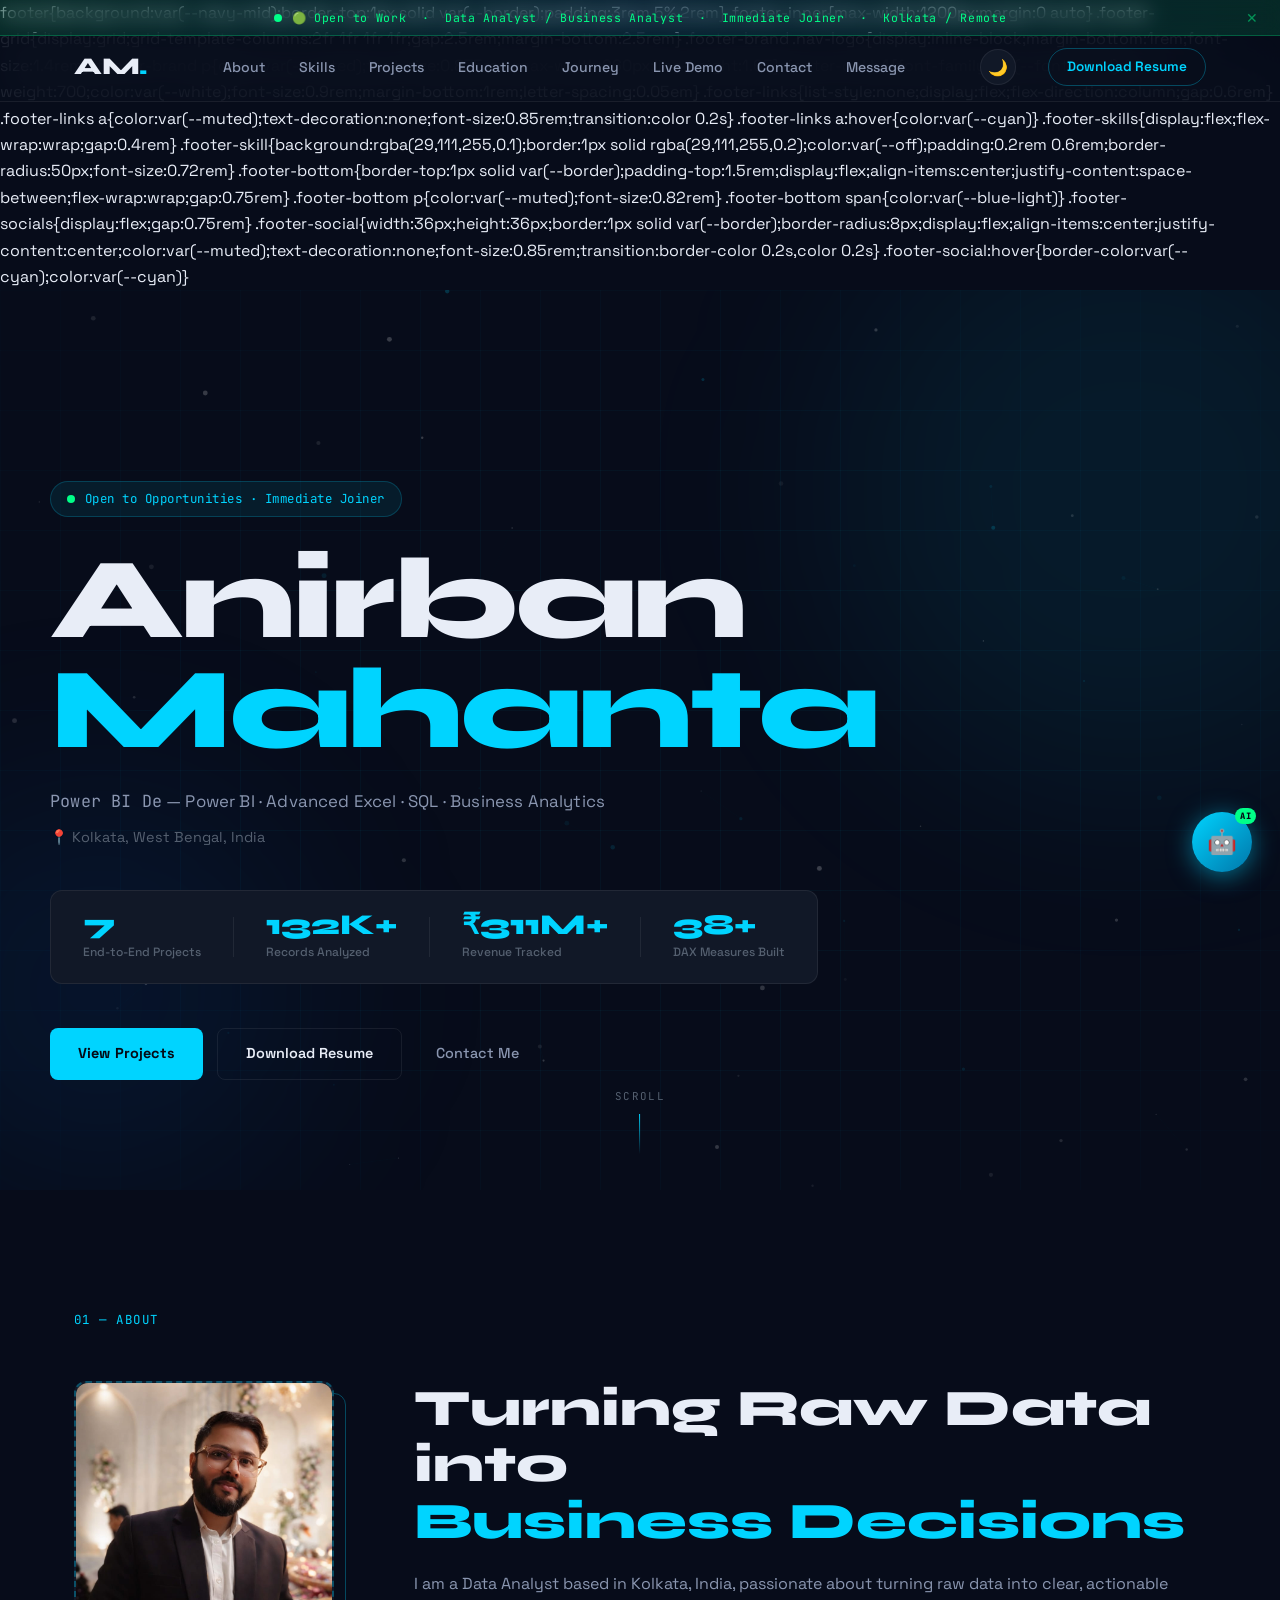
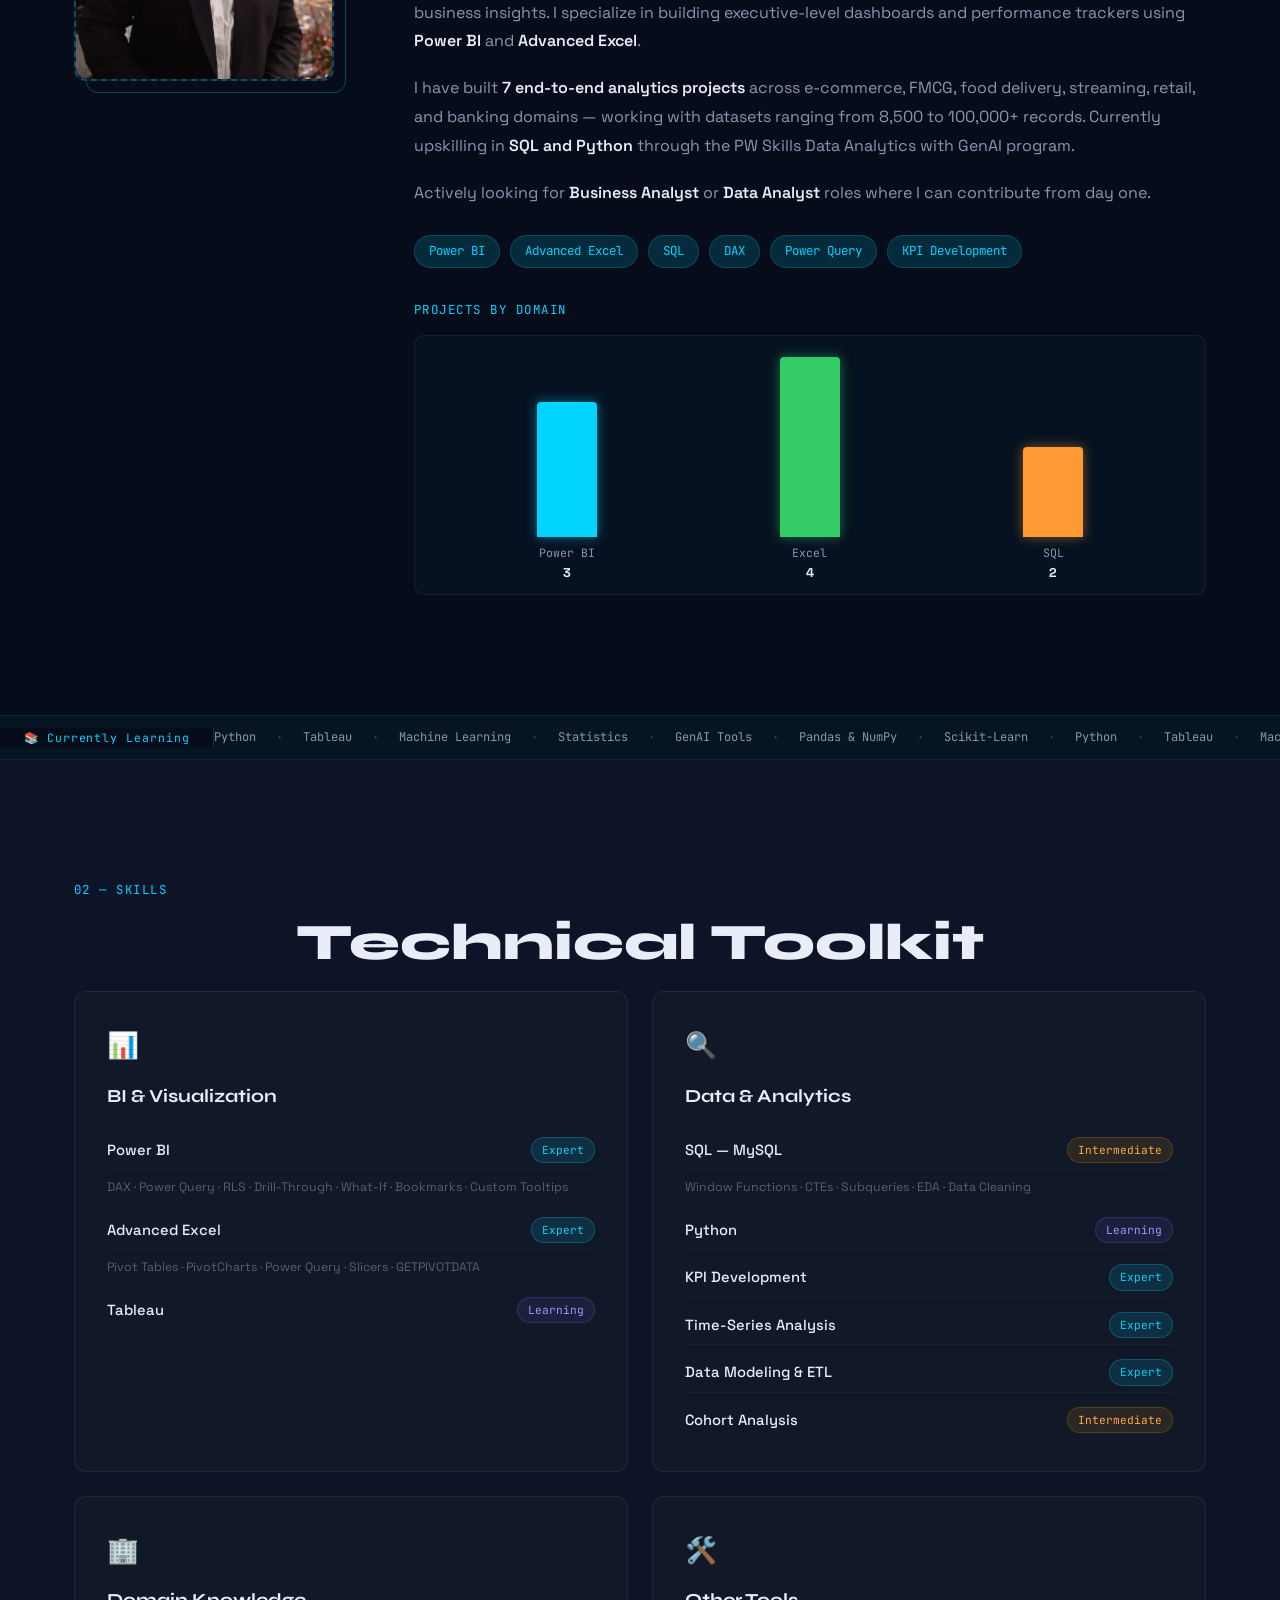
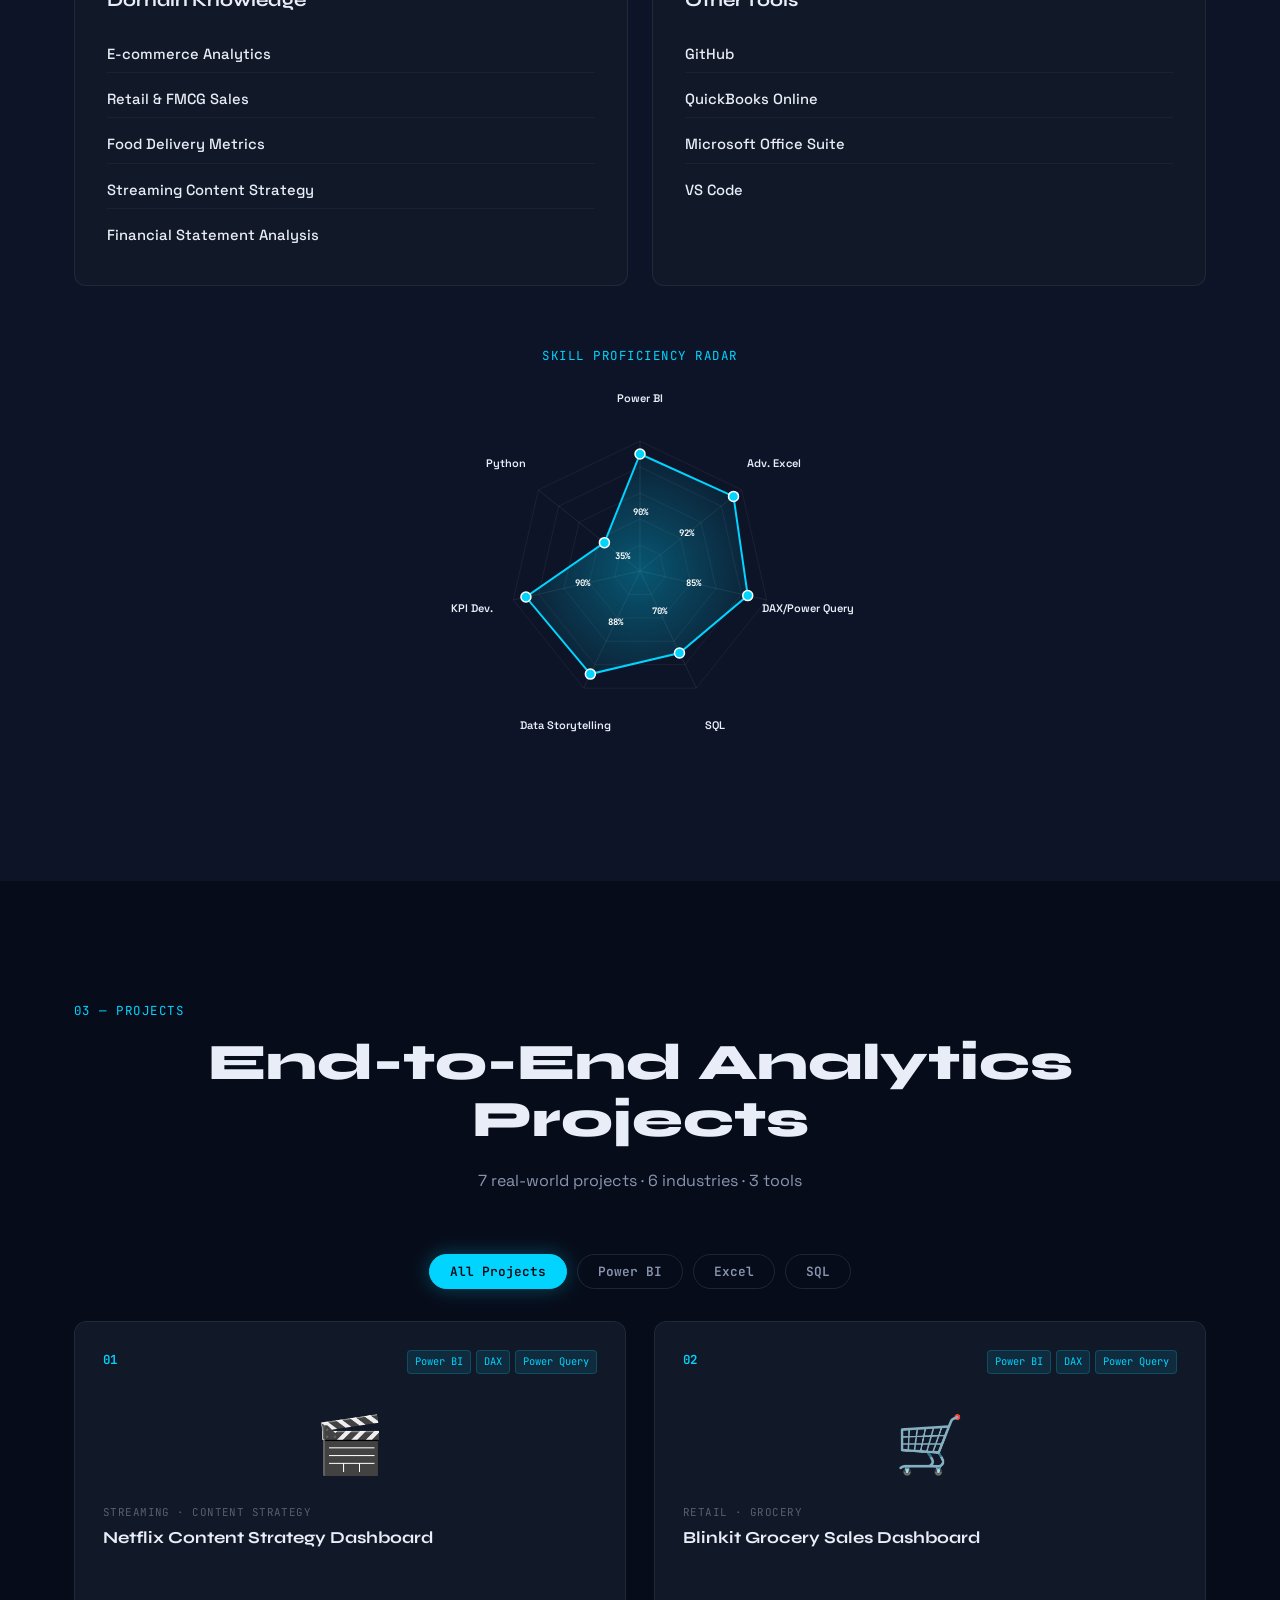
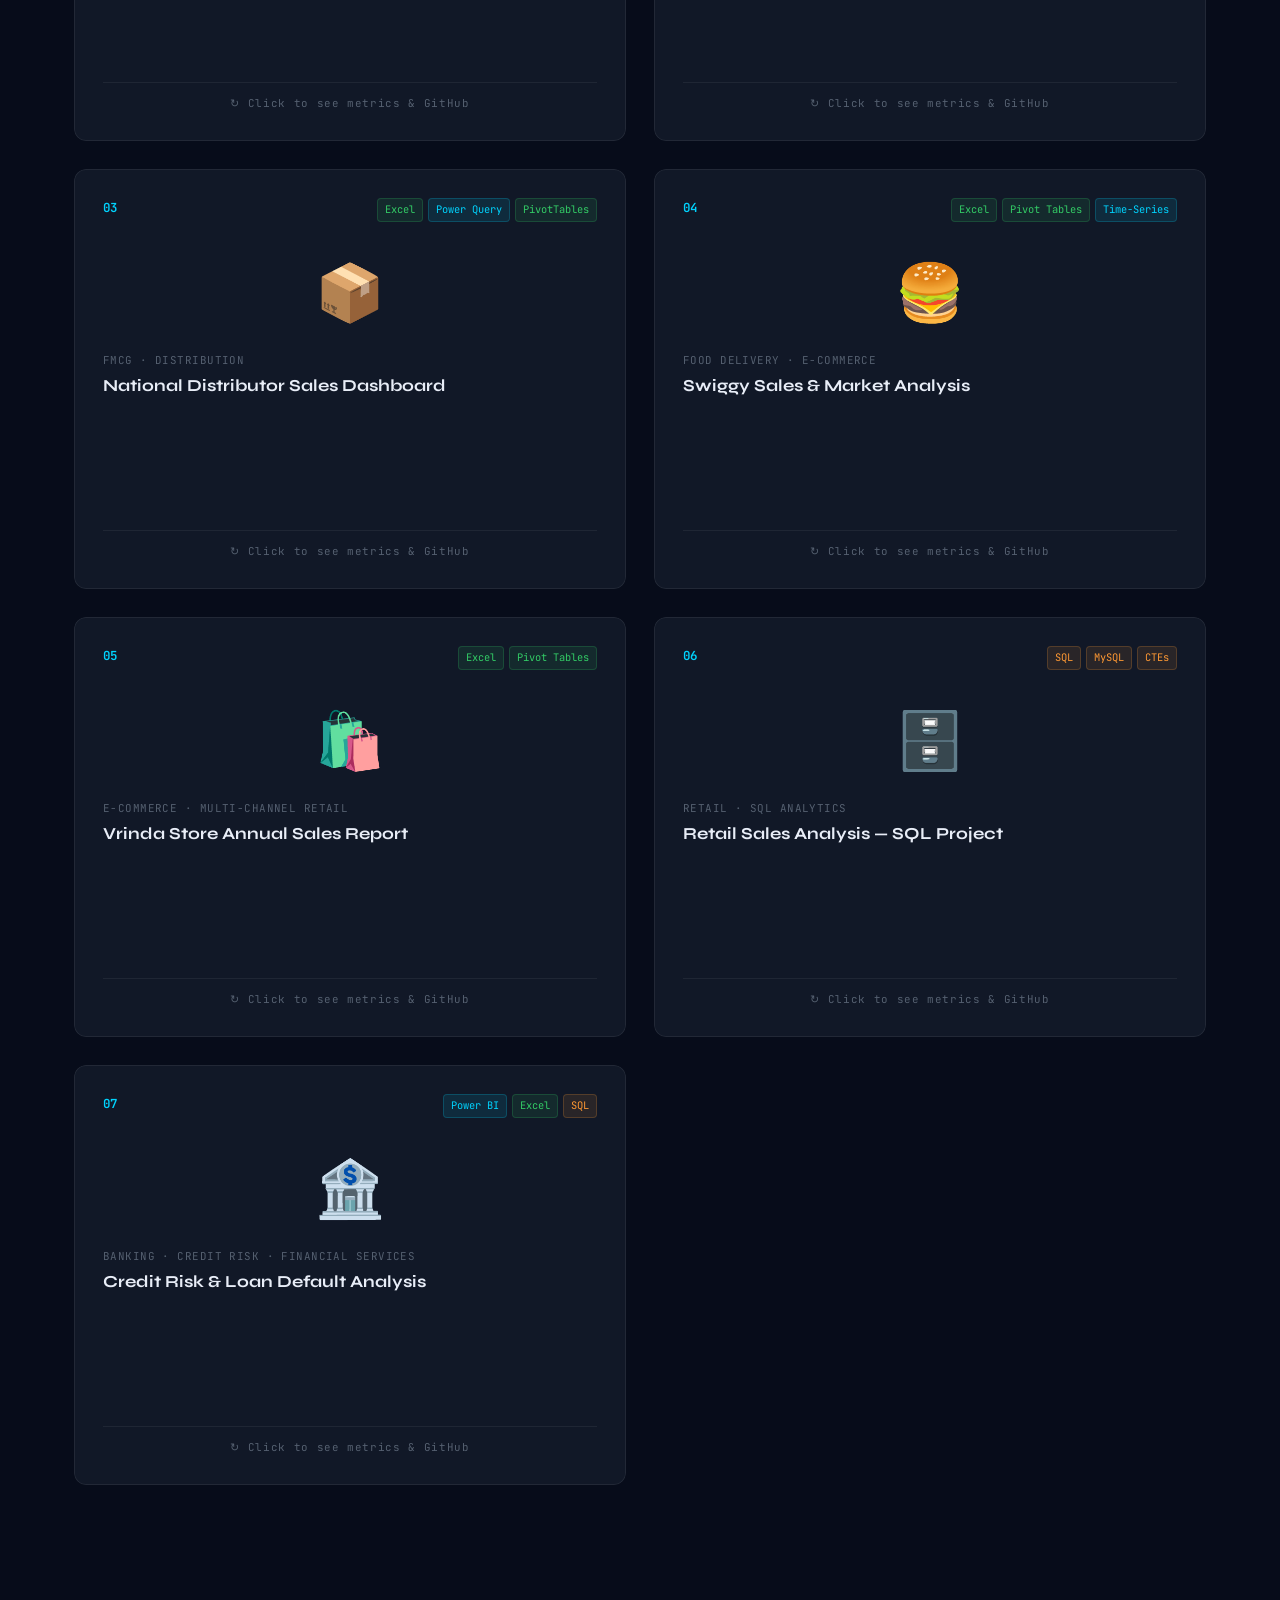
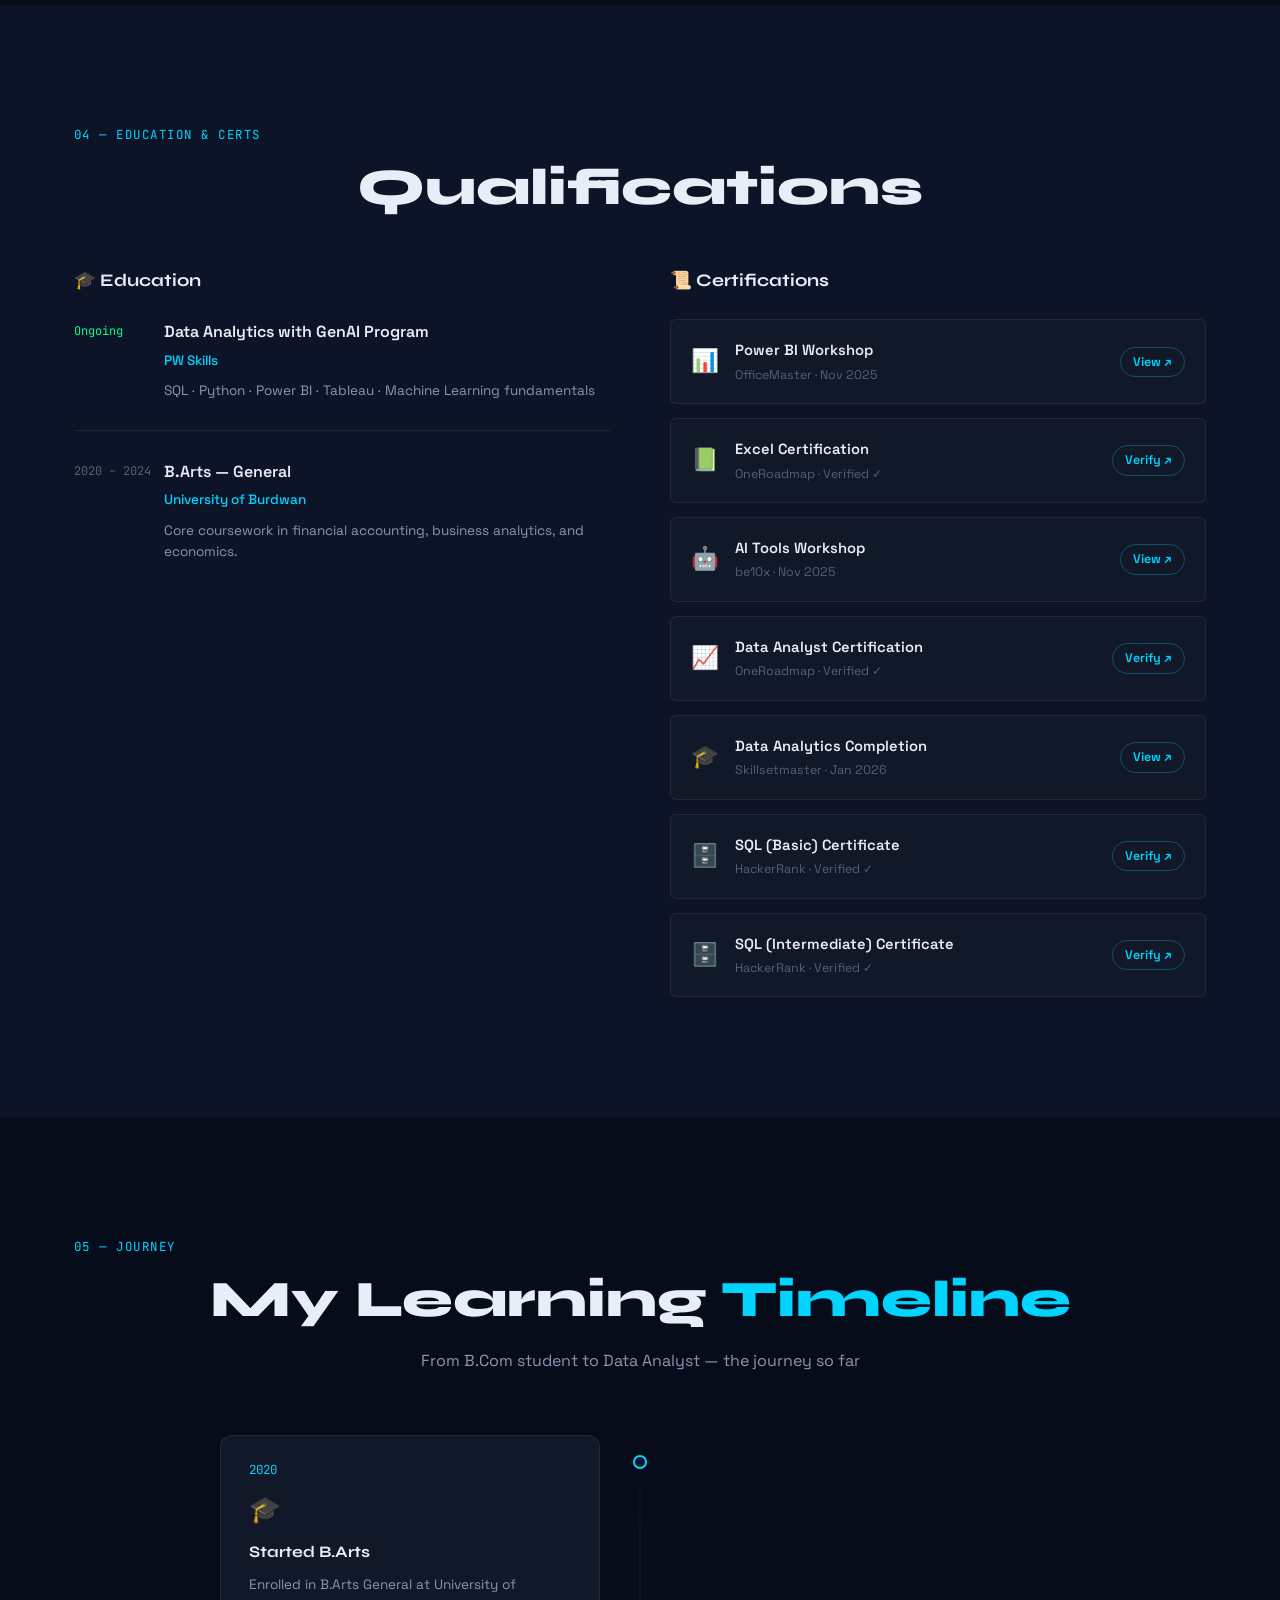
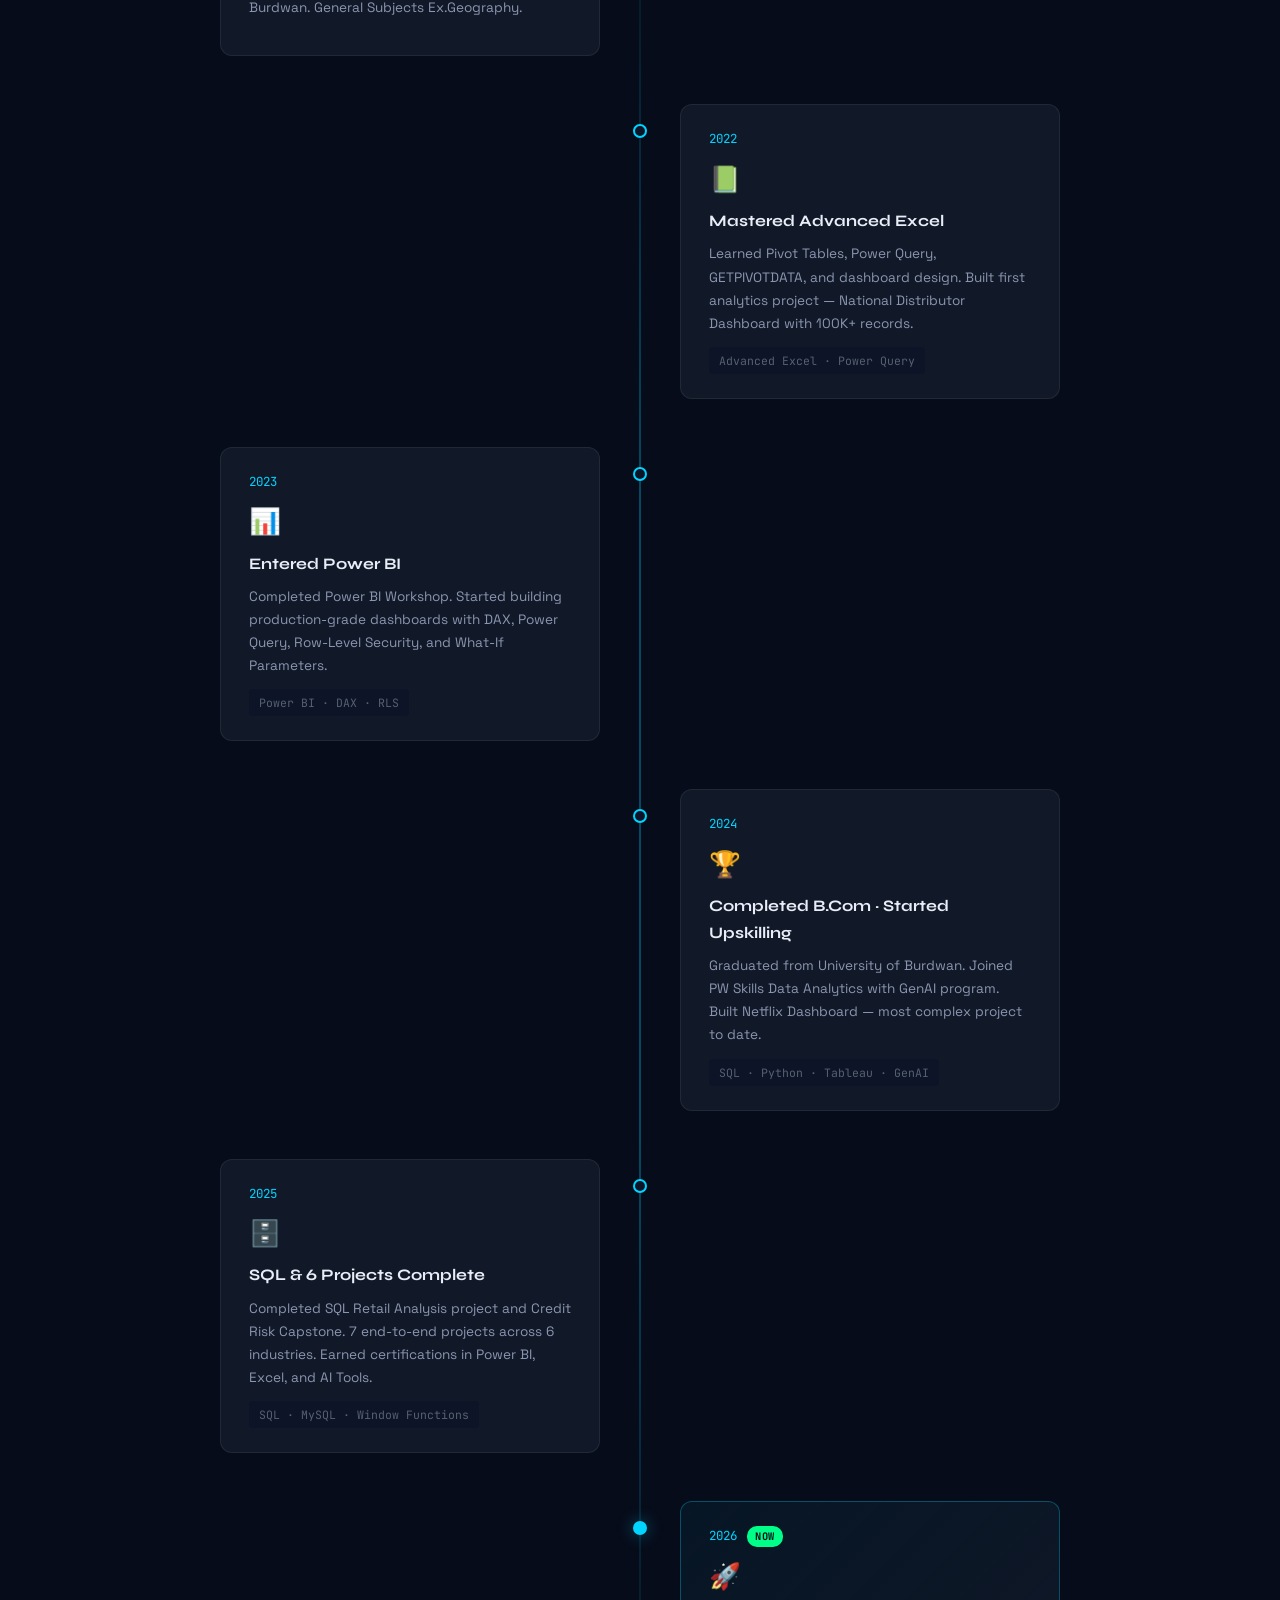
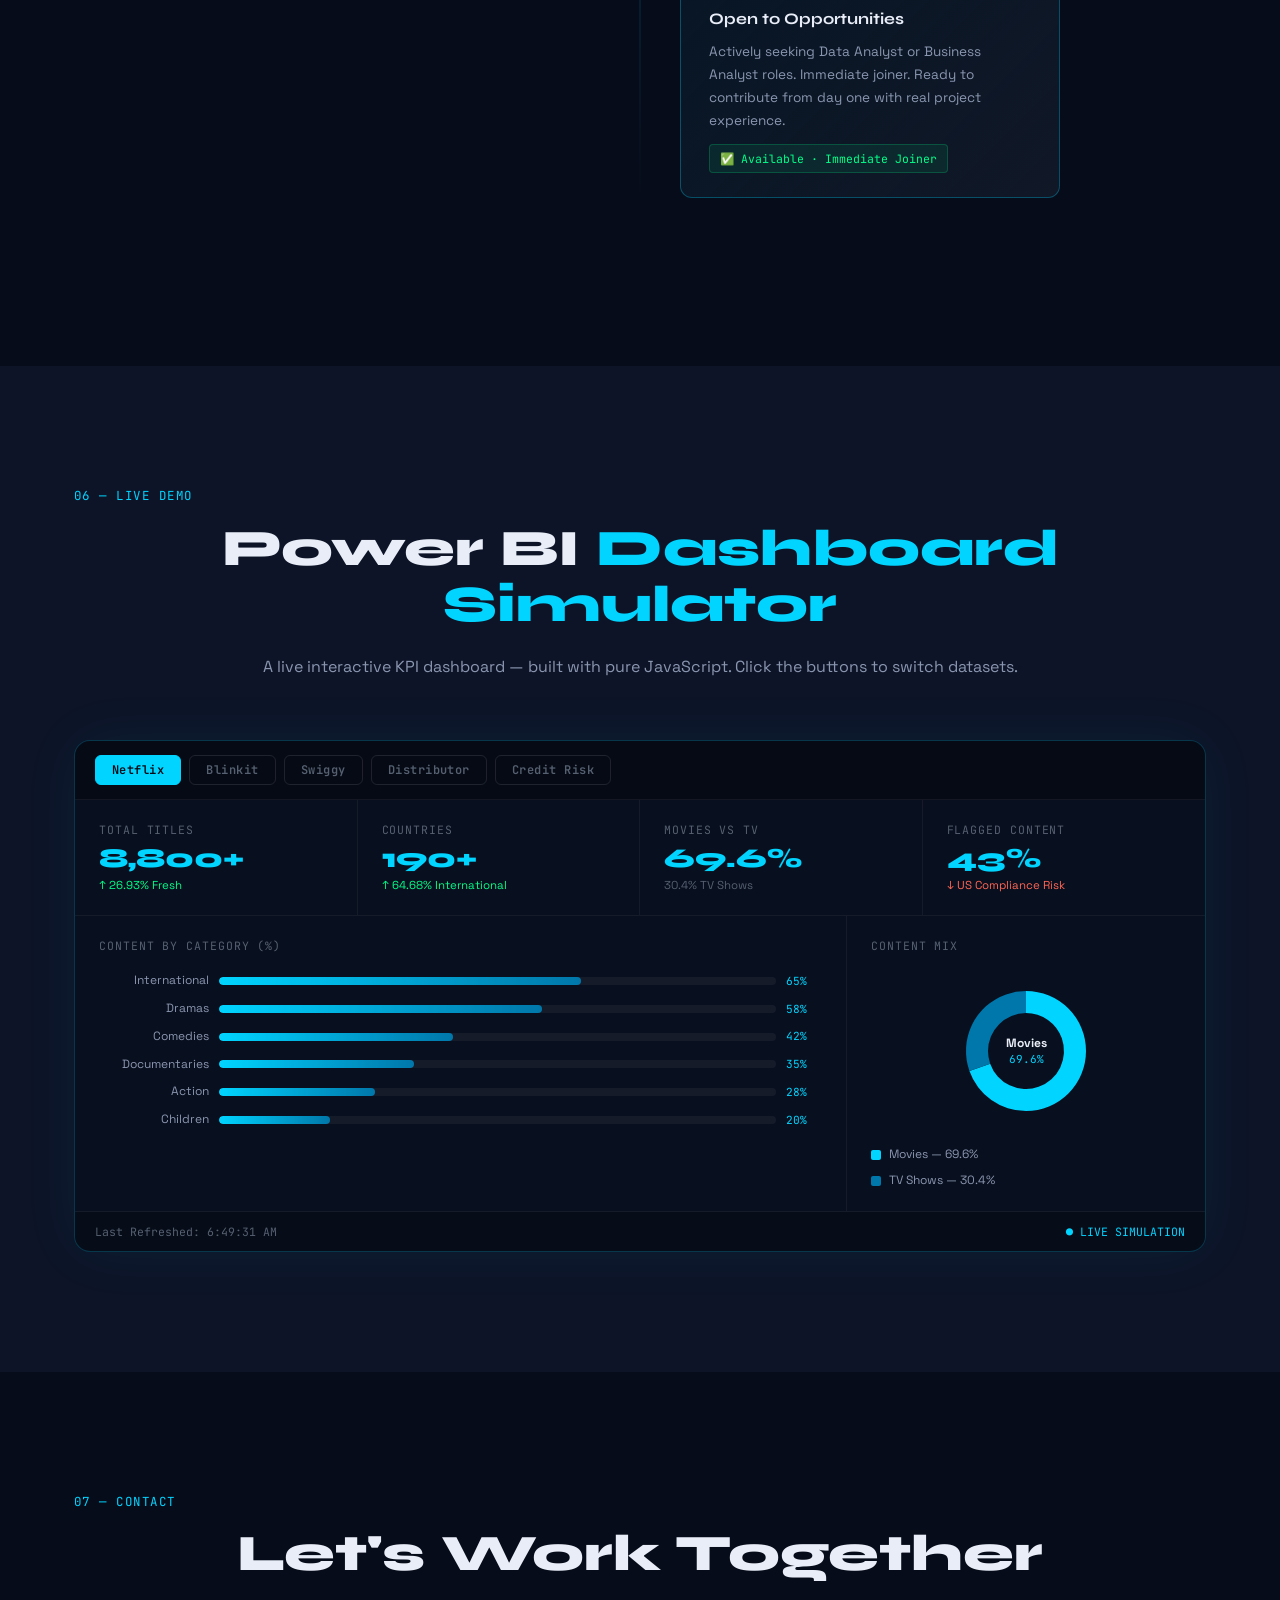
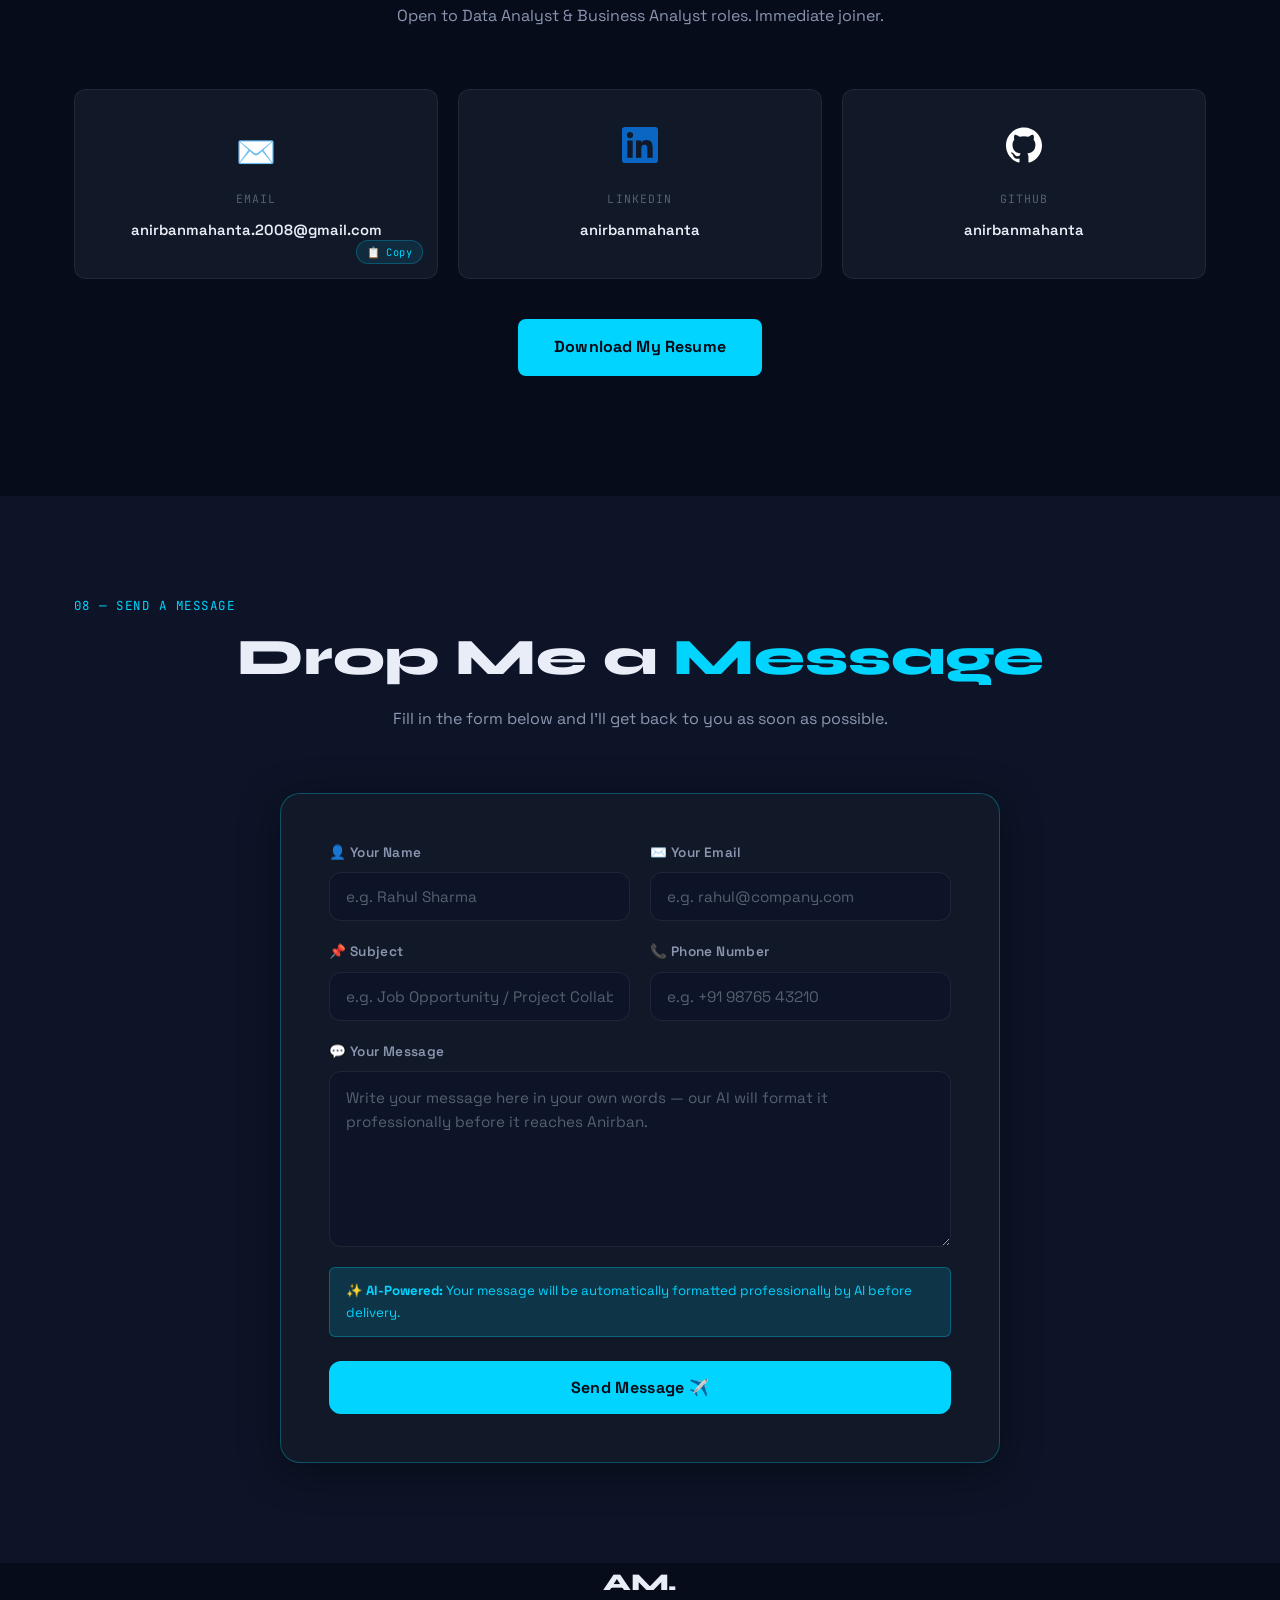
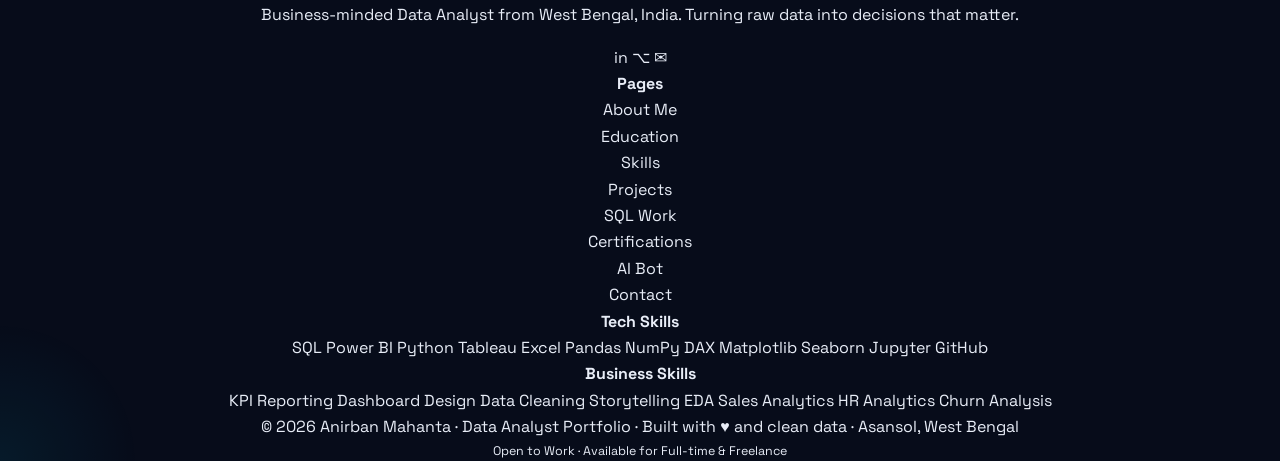
==== commit 45df0eb3: "Add footer styles and OG meta tags Added footer styles and Open Graph meta tags for LinkedIn and Wha" ====
--- a/index.html
+++ b/index.html
@@ -5,6 +5,25 @@
   <meta name="viewport" content="width=device-width, initial-scale=1.0" />
   <title>Anirban Mahanta — Data Analyst</title>
 
+footer{background:var(--navy-mid);border-top:1px solid var(--border);padding:3rem 5% 2rem}
+.footer-inner{max-width:1200px;margin:0 auto}
+.footer-grid{display:grid;grid-template-columns:2fr 1fr 1fr 1fr;gap:2.5rem;margin-bottom:2.5rem}
+.footer-brand .nav-logo{display:inline-block;margin-bottom:1rem;font-size:1.4rem}
+.footer-brand p{color:var(--muted);font-size:0.875rem;max-width:260px;line-height:1.65}
+.footer-col h4{font-family:var(--font-head);font-weight:700;color:var(--white);font-size:0.9rem;margin-bottom:1rem;letter-spacing:0.05em}
+.footer-links{list-style:none;display:flex;flex-direction:column;gap:0.6rem}
+.footer-links a{color:var(--muted);text-decoration:none;font-size:0.85rem;transition:color 0.2s}
+.footer-links a:hover{color:var(--cyan)}
+.footer-skills{display:flex;flex-wrap:wrap;gap:0.4rem}
+.footer-skill{background:rgba(29,111,255,0.1);border:1px solid rgba(29,111,255,0.2);color:var(--off);padding:0.2rem 0.6rem;border-radius:50px;font-size:0.72rem}
+.footer-bottom{border-top:1px solid var(--border);padding-top:1.5rem;display:flex;align-items:center;justify-content:space-between;flex-wrap:wrap;gap:0.75rem}
+.footer-bottom p{color:var(--muted);font-size:0.82rem}
+.footer-bottom span{color:var(--blue-light)}
+.footer-socials{display:flex;gap:0.75rem}
+.footer-social{width:36px;height:36px;border:1px solid var(--border);border-radius:8px;display:flex;align-items:center;justify-content:center;color:var(--muted);text-decoration:none;font-size:0.85rem;transition:border-color 0.2s,color 0.2s}
+.footer-social:hover{border-color:var(--cyan);color:var(--cyan)}
+
+  
   <!-- ✅ FIX #9: OG / Meta Tags added for LinkedIn & WhatsApp preview -->
   <meta name="description" content="Anirban Mahanta — Data Analyst. Power BI, SQL, Advanced Excel. 7 end-to-end projects across 6 industries." />
   <meta property="og:title" content="Anirban Mahanta — Data Analyst Portfolio" />
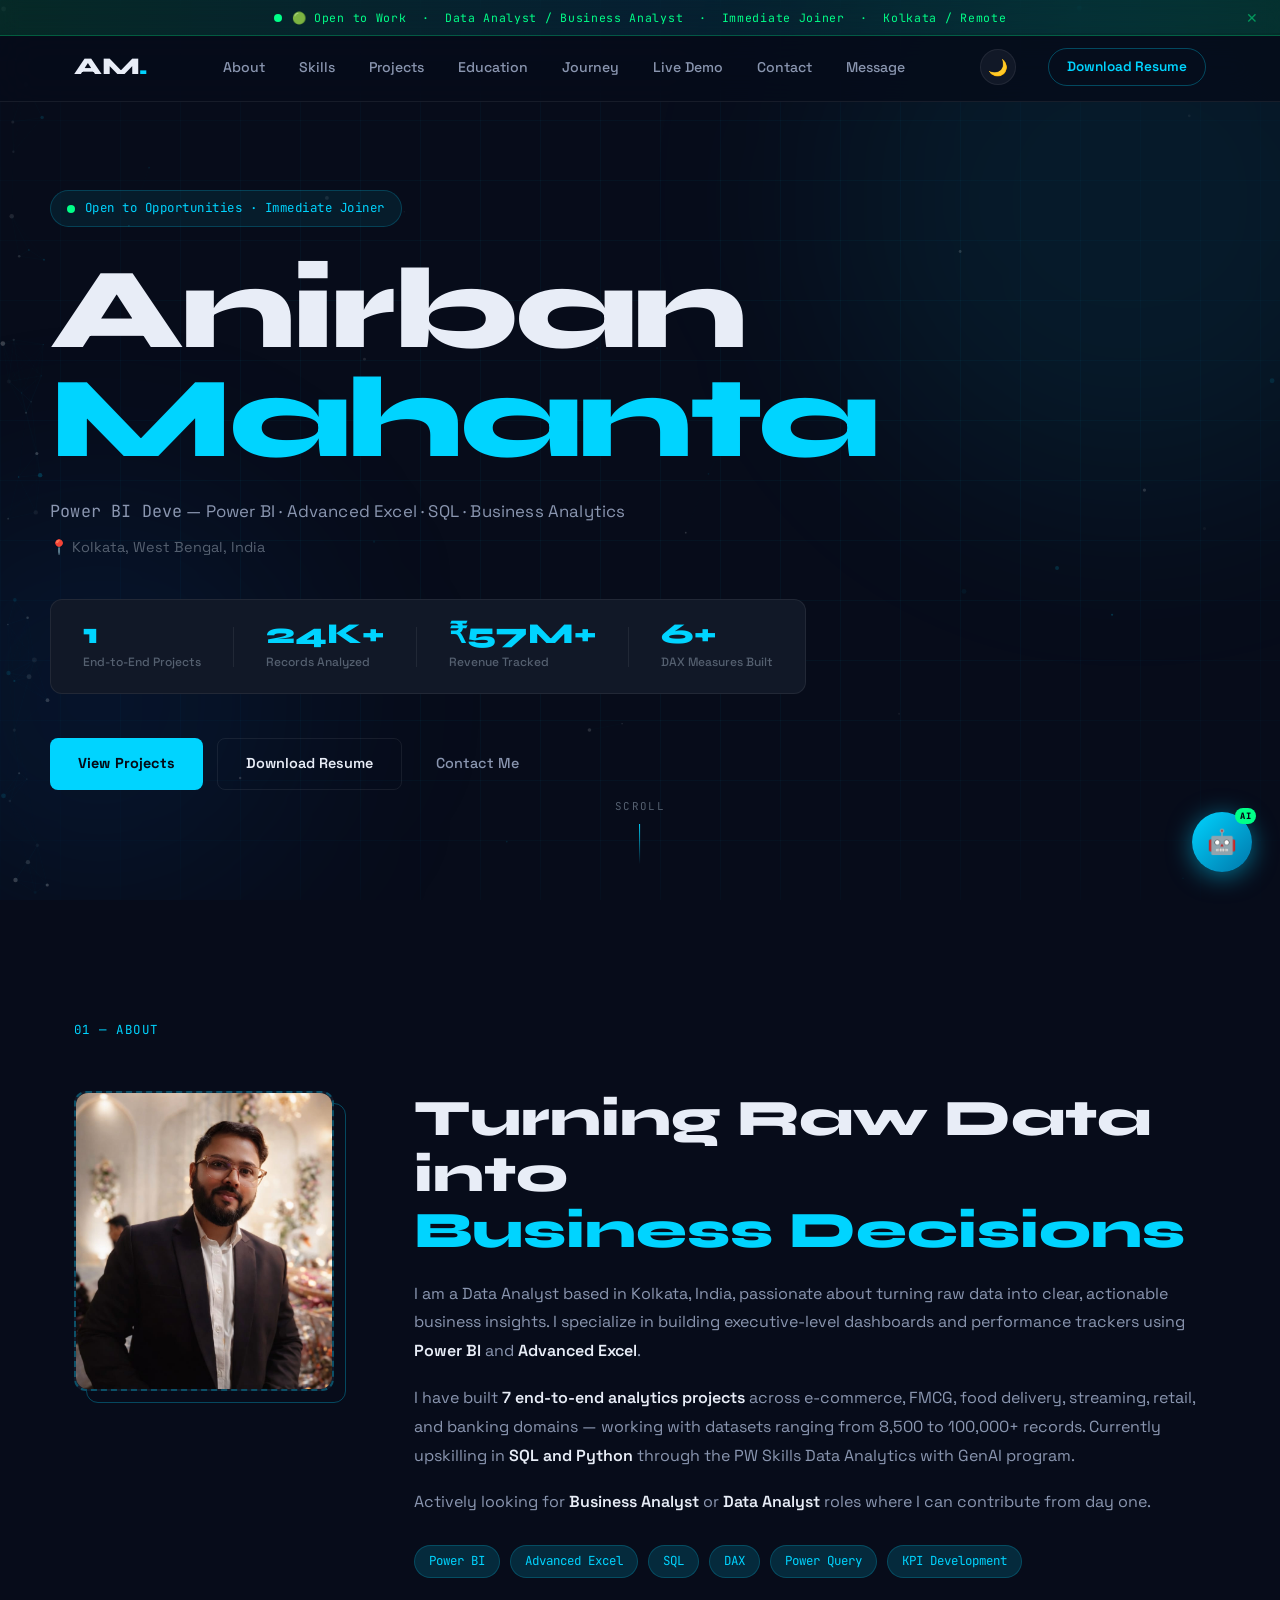
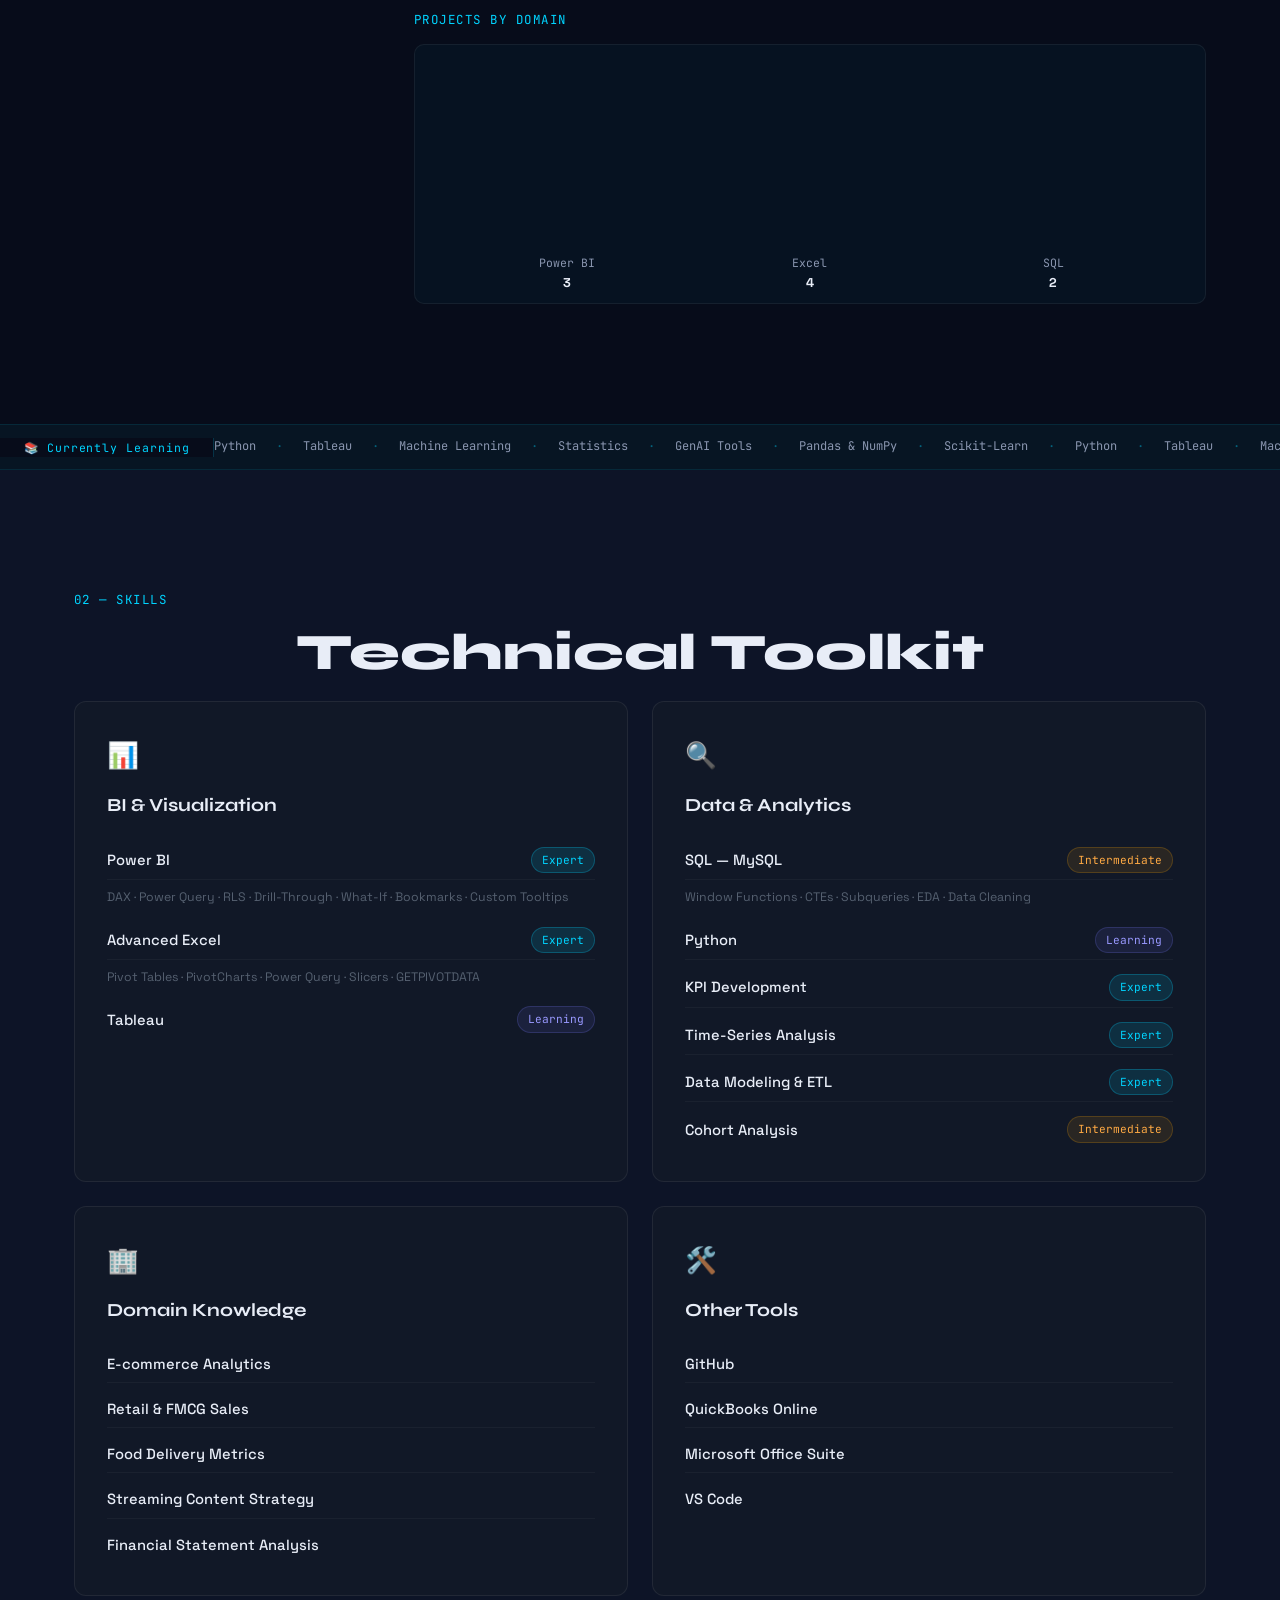
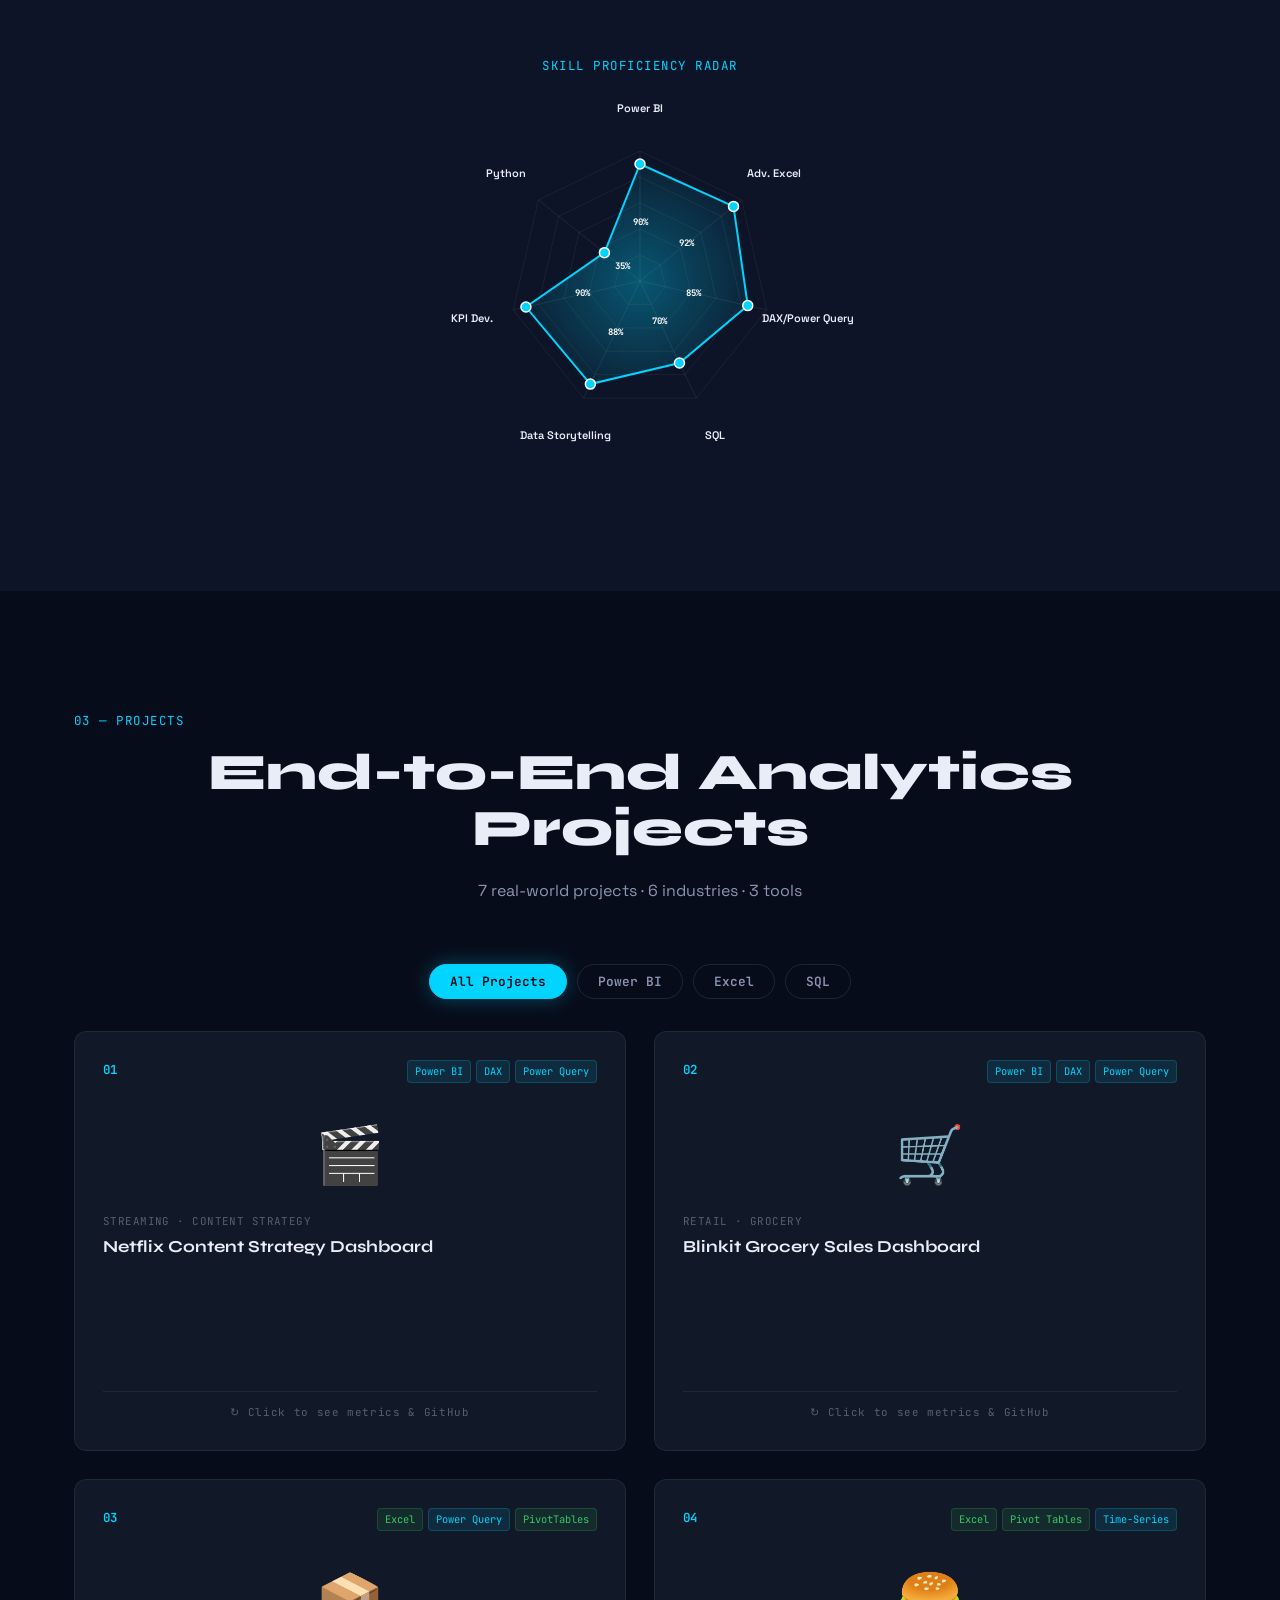
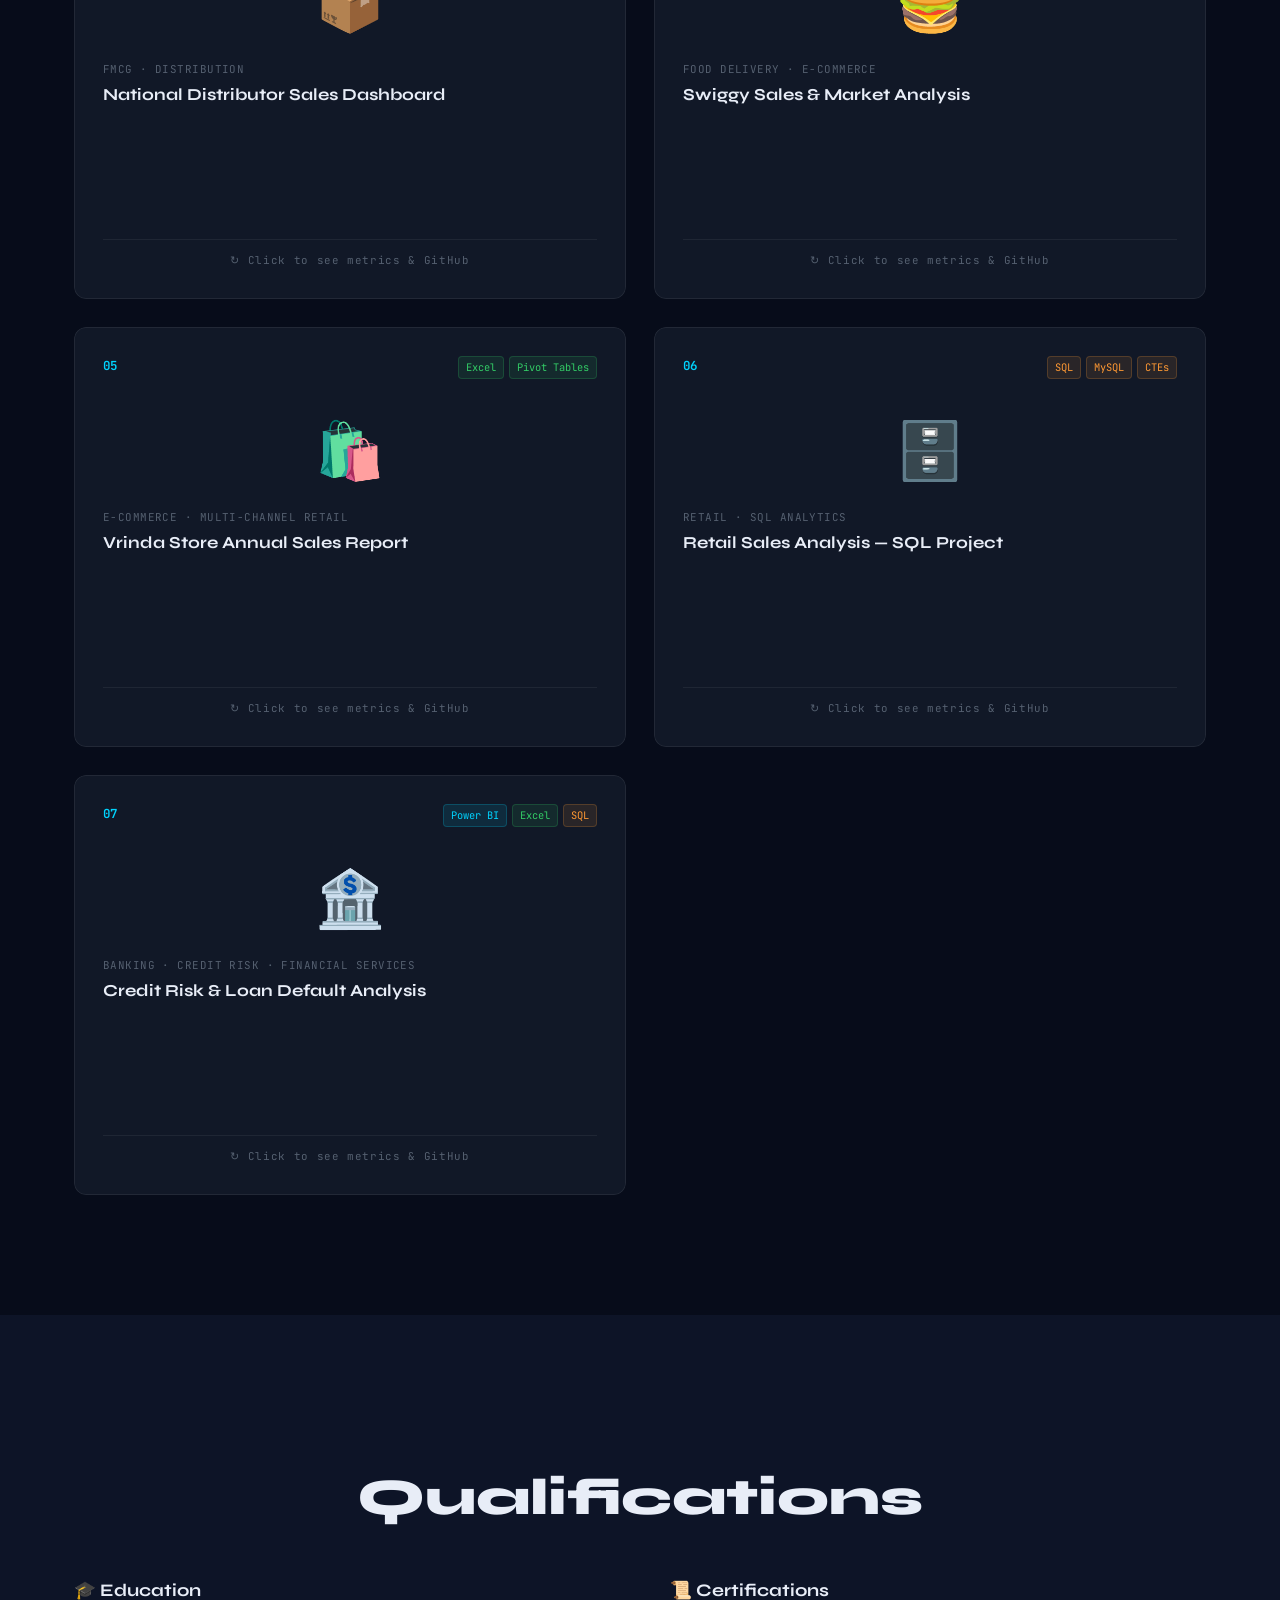
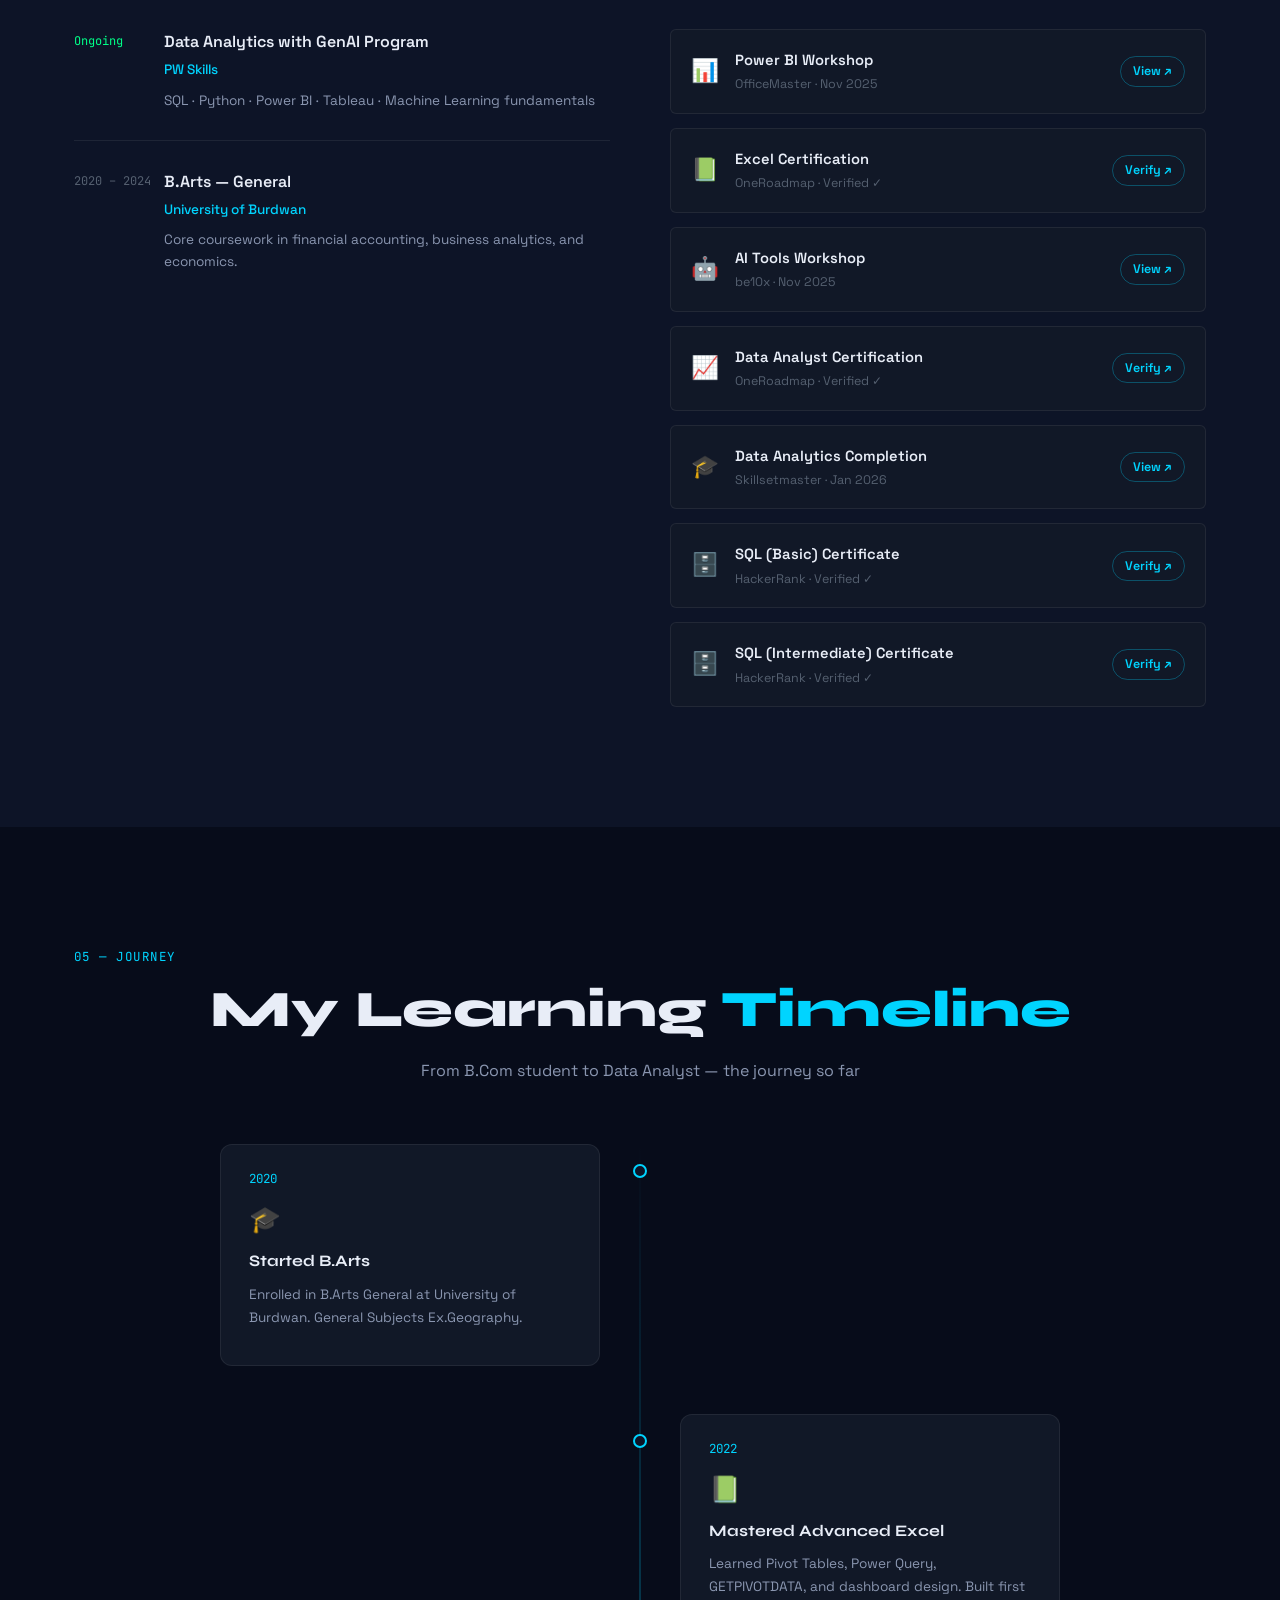
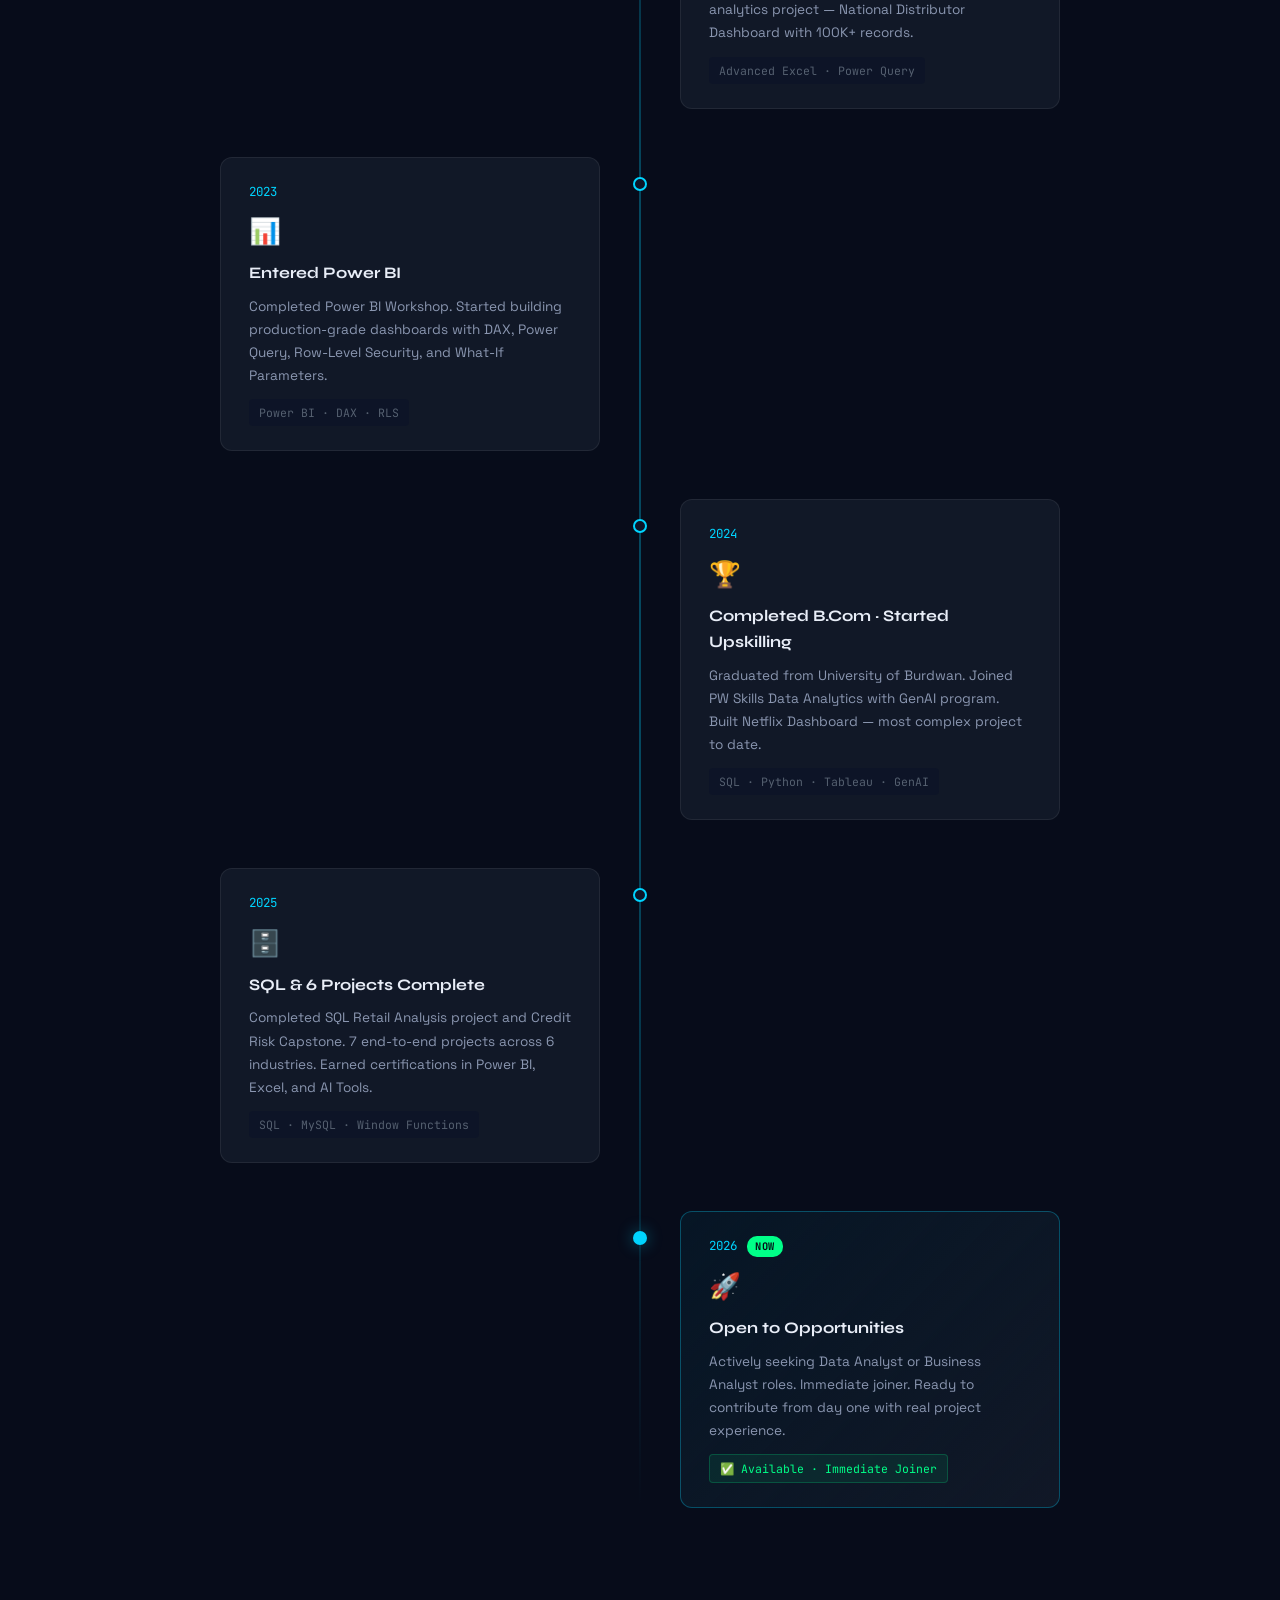
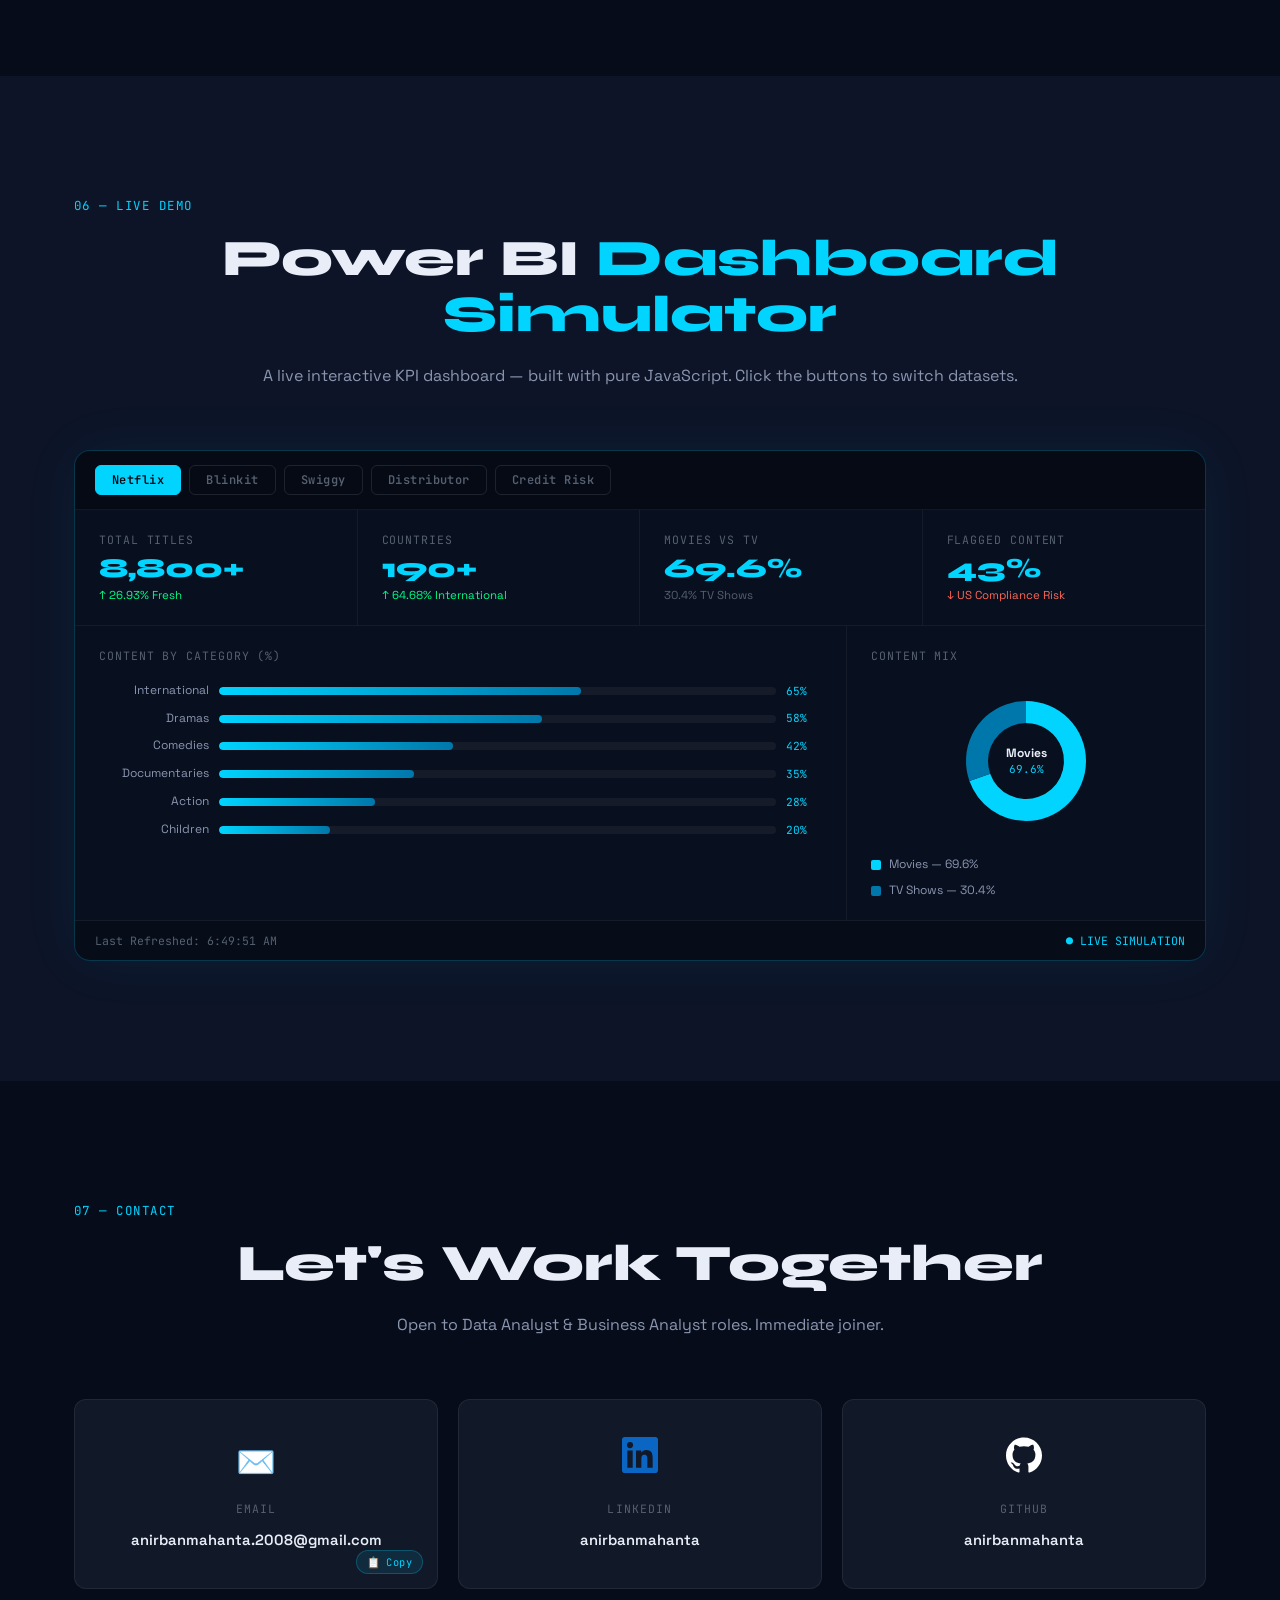
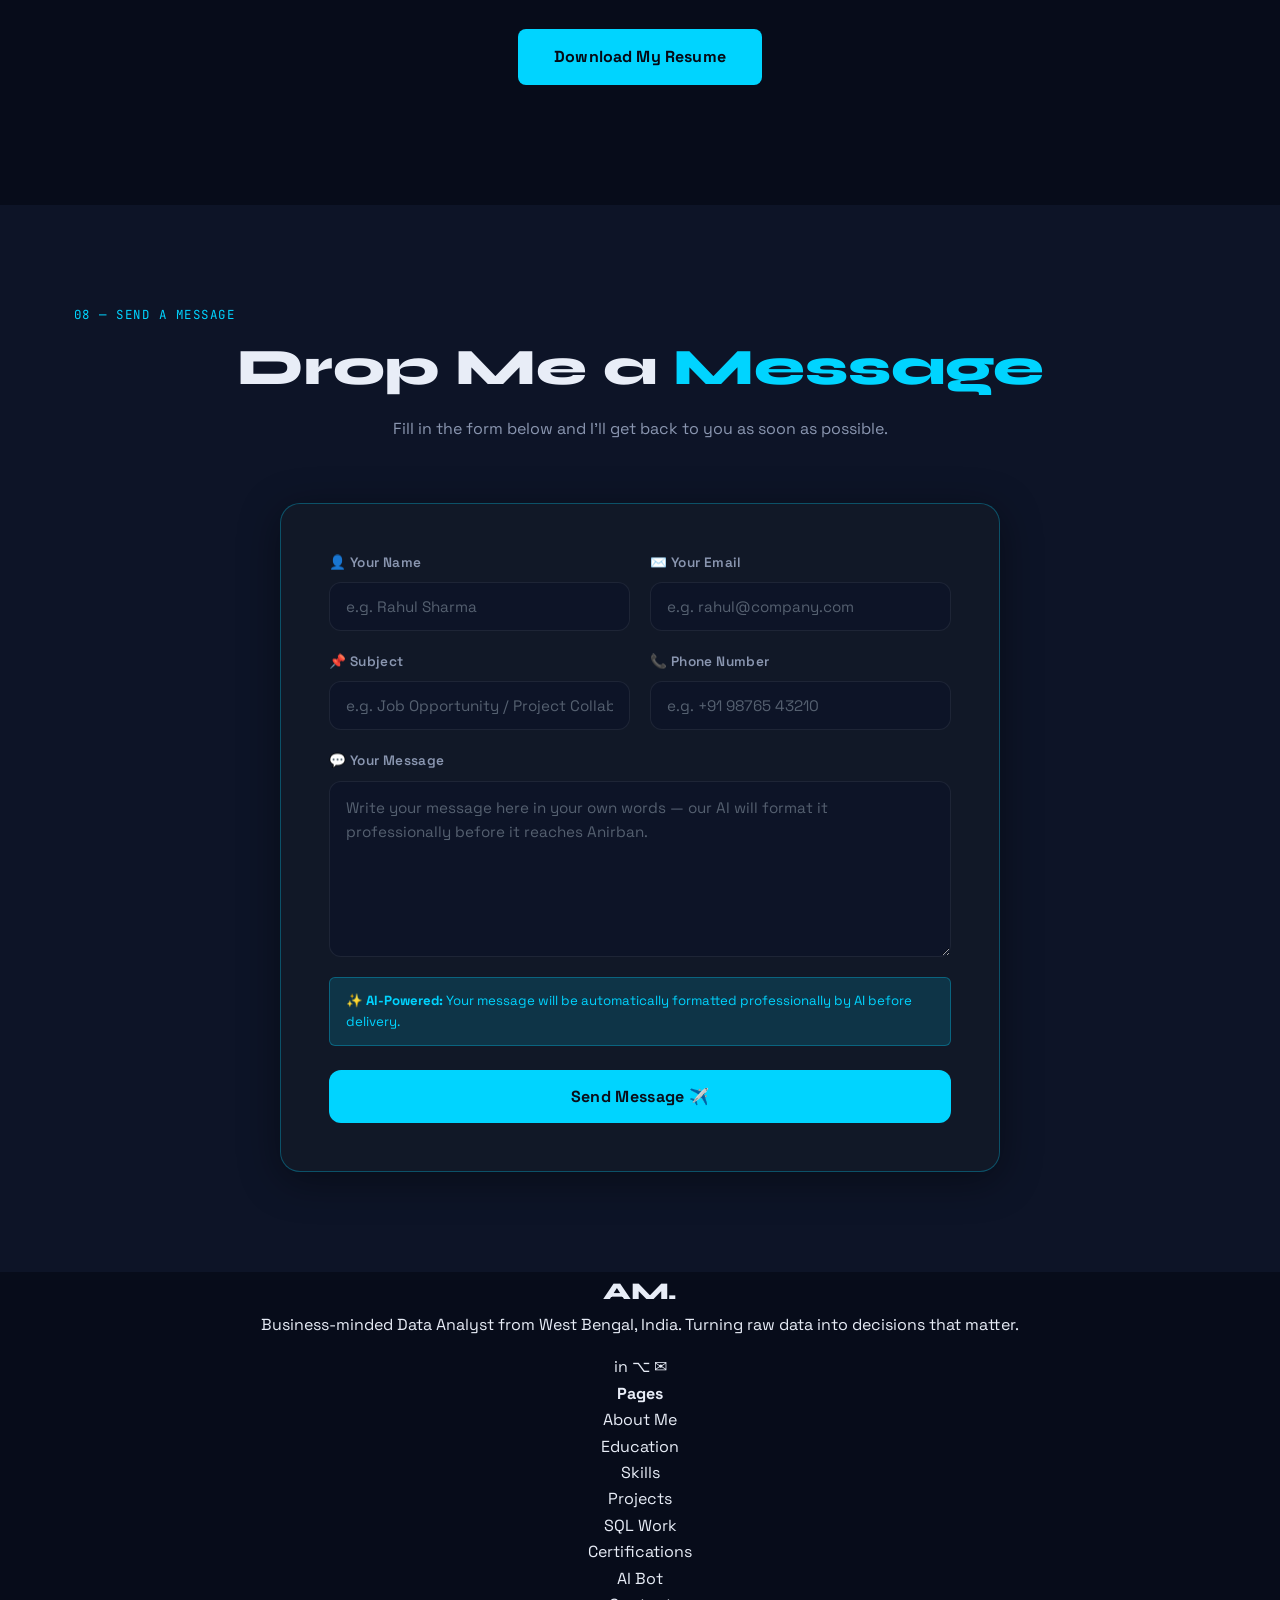
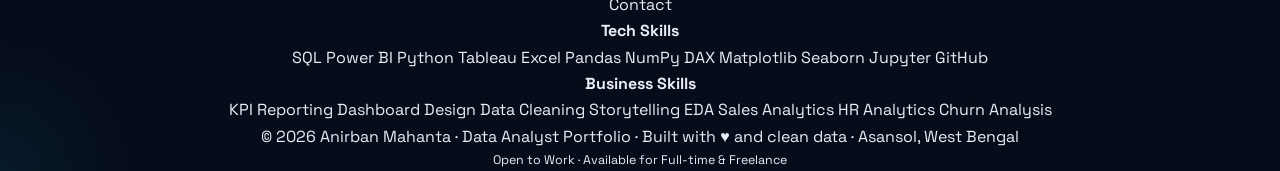
==== commit de2e9ca4: "Remove footer section from index.html Removed footer styles and elements from the HTML." ====
--- a/index.html
+++ b/index.html
@@ -5,25 +5,7 @@
   <meta name="viewport" content="width=device-width, initial-scale=1.0" />
   <title>Anirban Mahanta — Data Analyst</title>
 
-footer{background:var(--navy-mid);border-top:1px solid var(--border);padding:3rem 5% 2rem}
-.footer-inner{max-width:1200px;margin:0 auto}
-.footer-grid{display:grid;grid-template-columns:2fr 1fr 1fr 1fr;gap:2.5rem;margin-bottom:2.5rem}
-.footer-brand .nav-logo{display:inline-block;margin-bottom:1rem;font-size:1.4rem}
-.footer-brand p{color:var(--muted);font-size:0.875rem;max-width:260px;line-height:1.65}
-.footer-col h4{font-family:var(--font-head);font-weight:700;color:var(--white);font-size:0.9rem;margin-bottom:1rem;letter-spacing:0.05em}
-.footer-links{list-style:none;display:flex;flex-direction:column;gap:0.6rem}
-.footer-links a{color:var(--muted);text-decoration:none;font-size:0.85rem;transition:color 0.2s}
-.footer-links a:hover{color:var(--cyan)}
-.footer-skills{display:flex;flex-wrap:wrap;gap:0.4rem}
-.footer-skill{background:rgba(29,111,255,0.1);border:1px solid rgba(29,111,255,0.2);color:var(--off);padding:0.2rem 0.6rem;border-radius:50px;font-size:0.72rem}
-.footer-bottom{border-top:1px solid var(--border);padding-top:1.5rem;display:flex;align-items:center;justify-content:space-between;flex-wrap:wrap;gap:0.75rem}
-.footer-bottom p{color:var(--muted);font-size:0.82rem}
-.footer-bottom span{color:var(--blue-light)}
-.footer-socials{display:flex;gap:0.75rem}
-.footer-social{width:36px;height:36px;border:1px solid var(--border);border-radius:8px;display:flex;align-items:center;justify-content:center;color:var(--muted);text-decoration:none;font-size:0.85rem;transition:border-color 0.2s,color 0.2s}
-.footer-social:hover{border-color:var(--cyan);color:var(--cyan)}
-
-  
+
   <!-- ✅ FIX #9: OG / Meta Tags added for LinkedIn & WhatsApp preview -->
   <meta name="description" content="Anirban Mahanta — Data Analyst. Power BI, SQL, Advanced Excel. 7 end-to-end projects across 6 industries." />
   <meta property="og:title" content="Anirban Mahanta — Data Analyst Portfolio" />
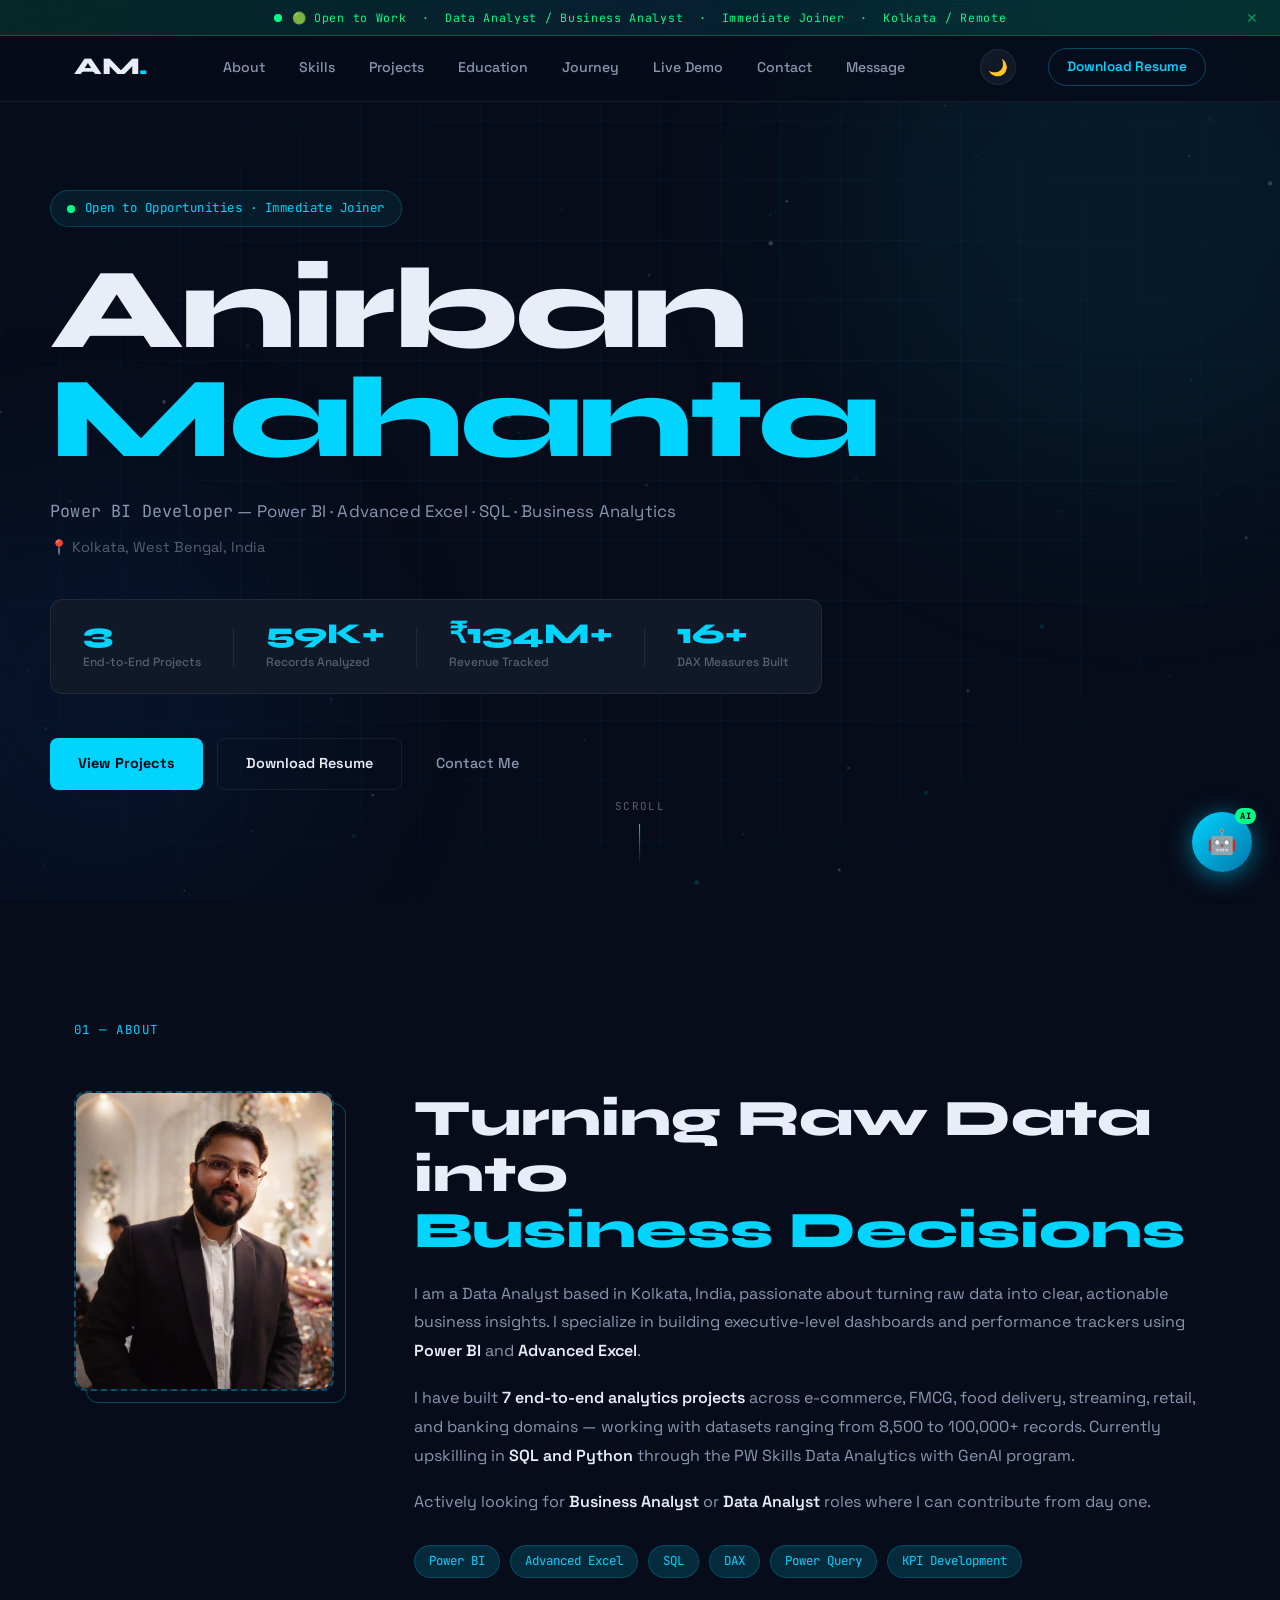
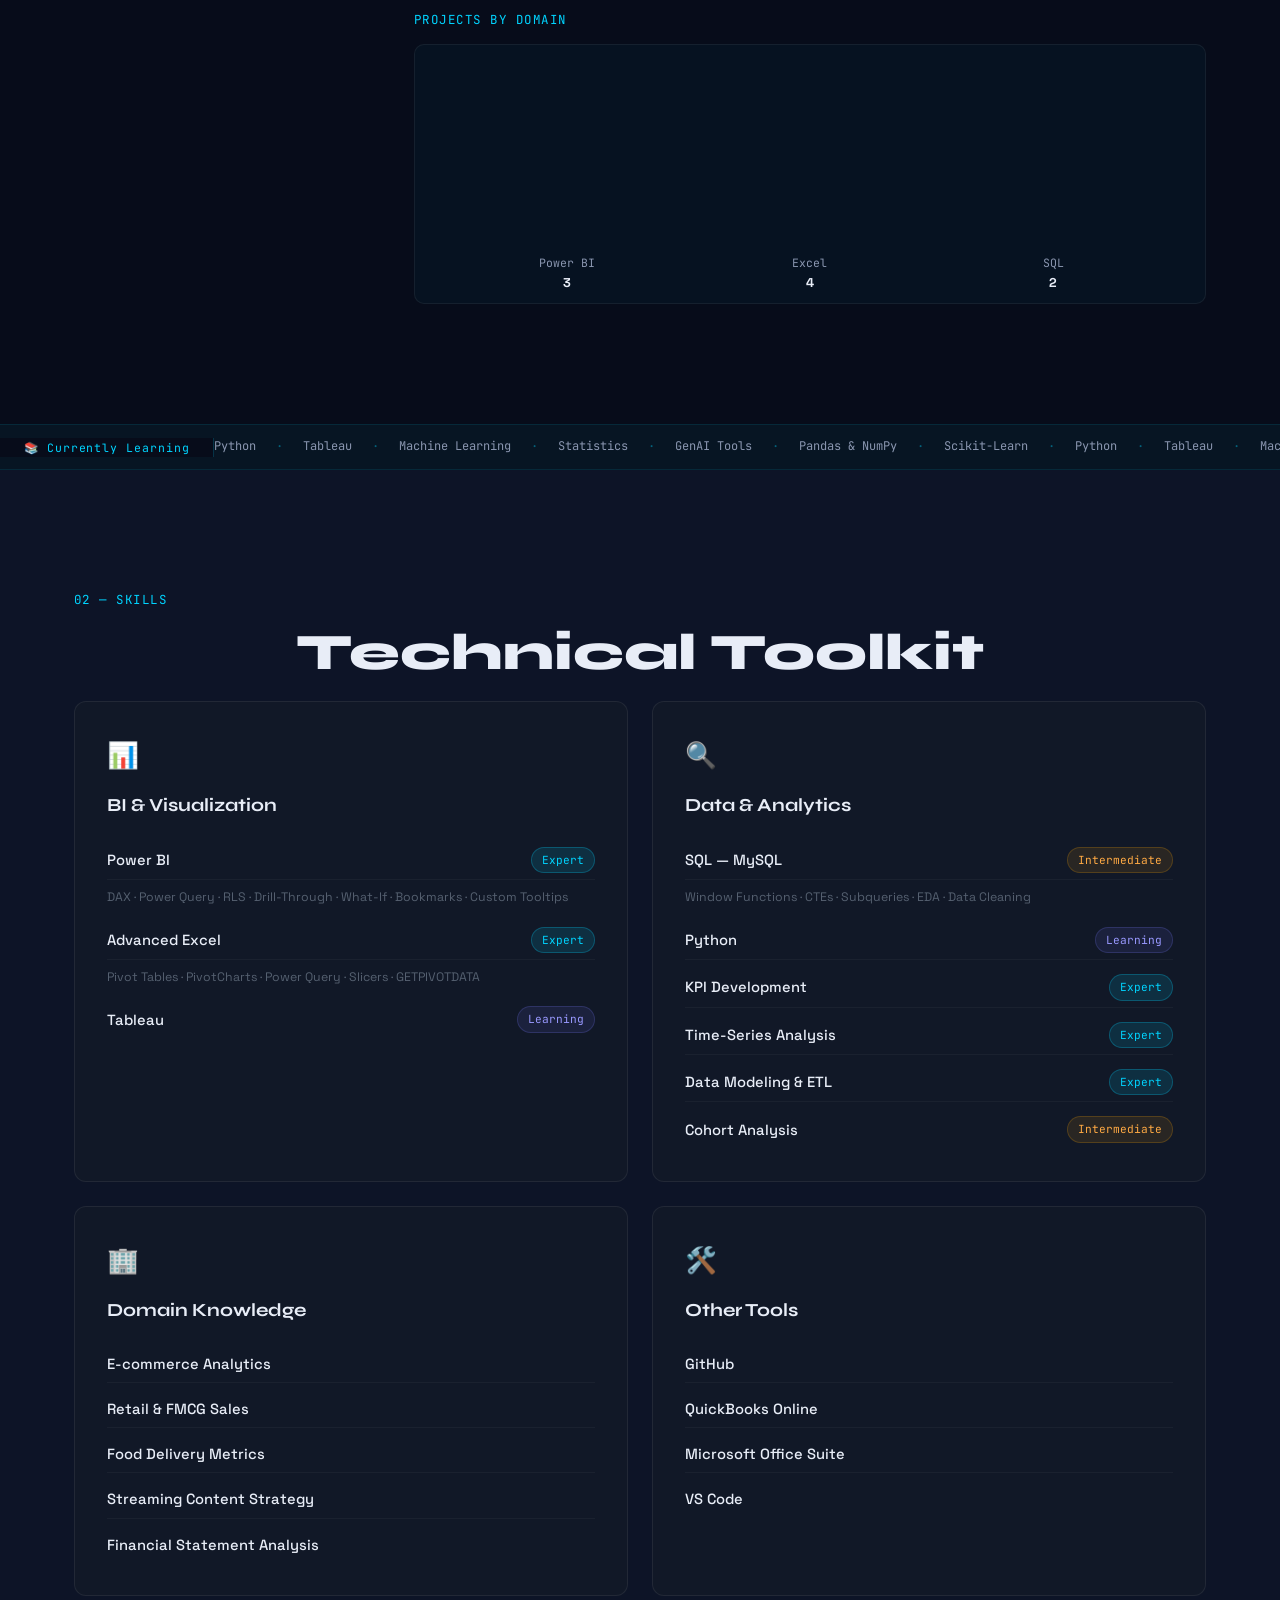
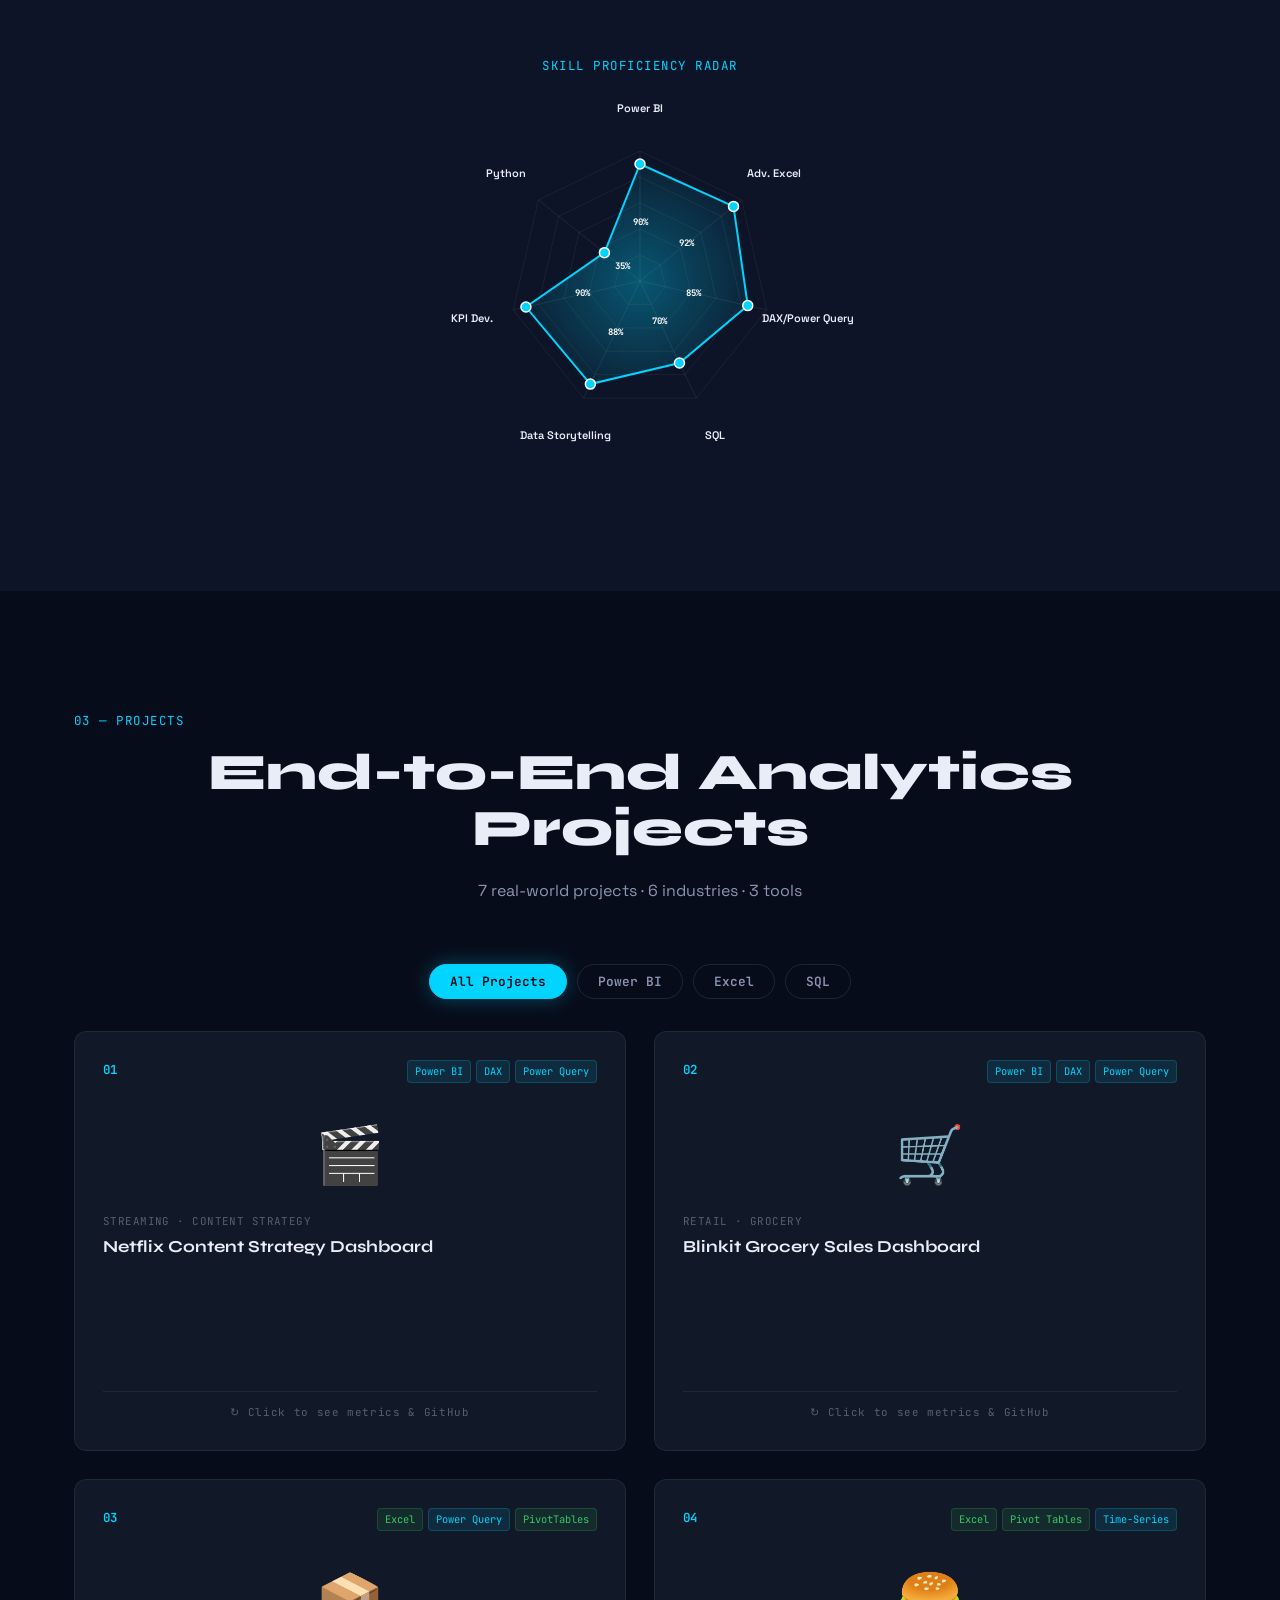
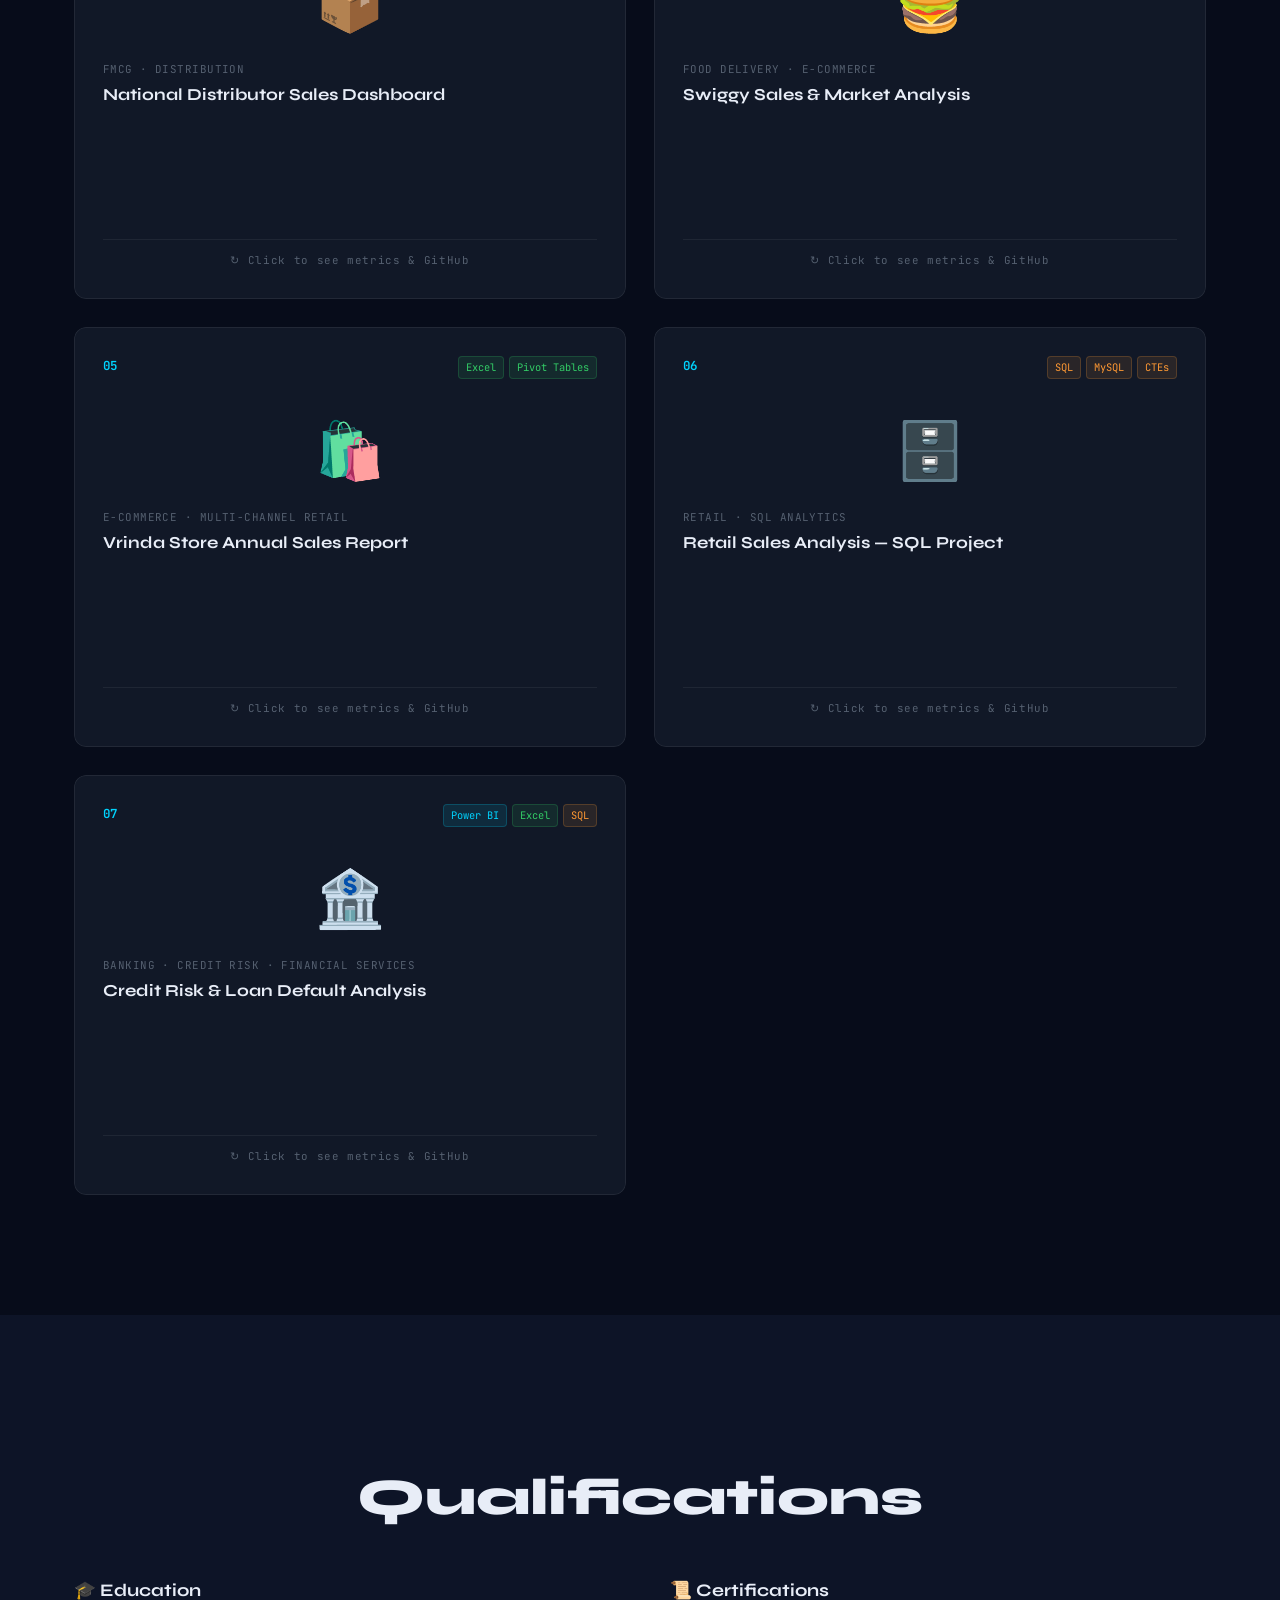
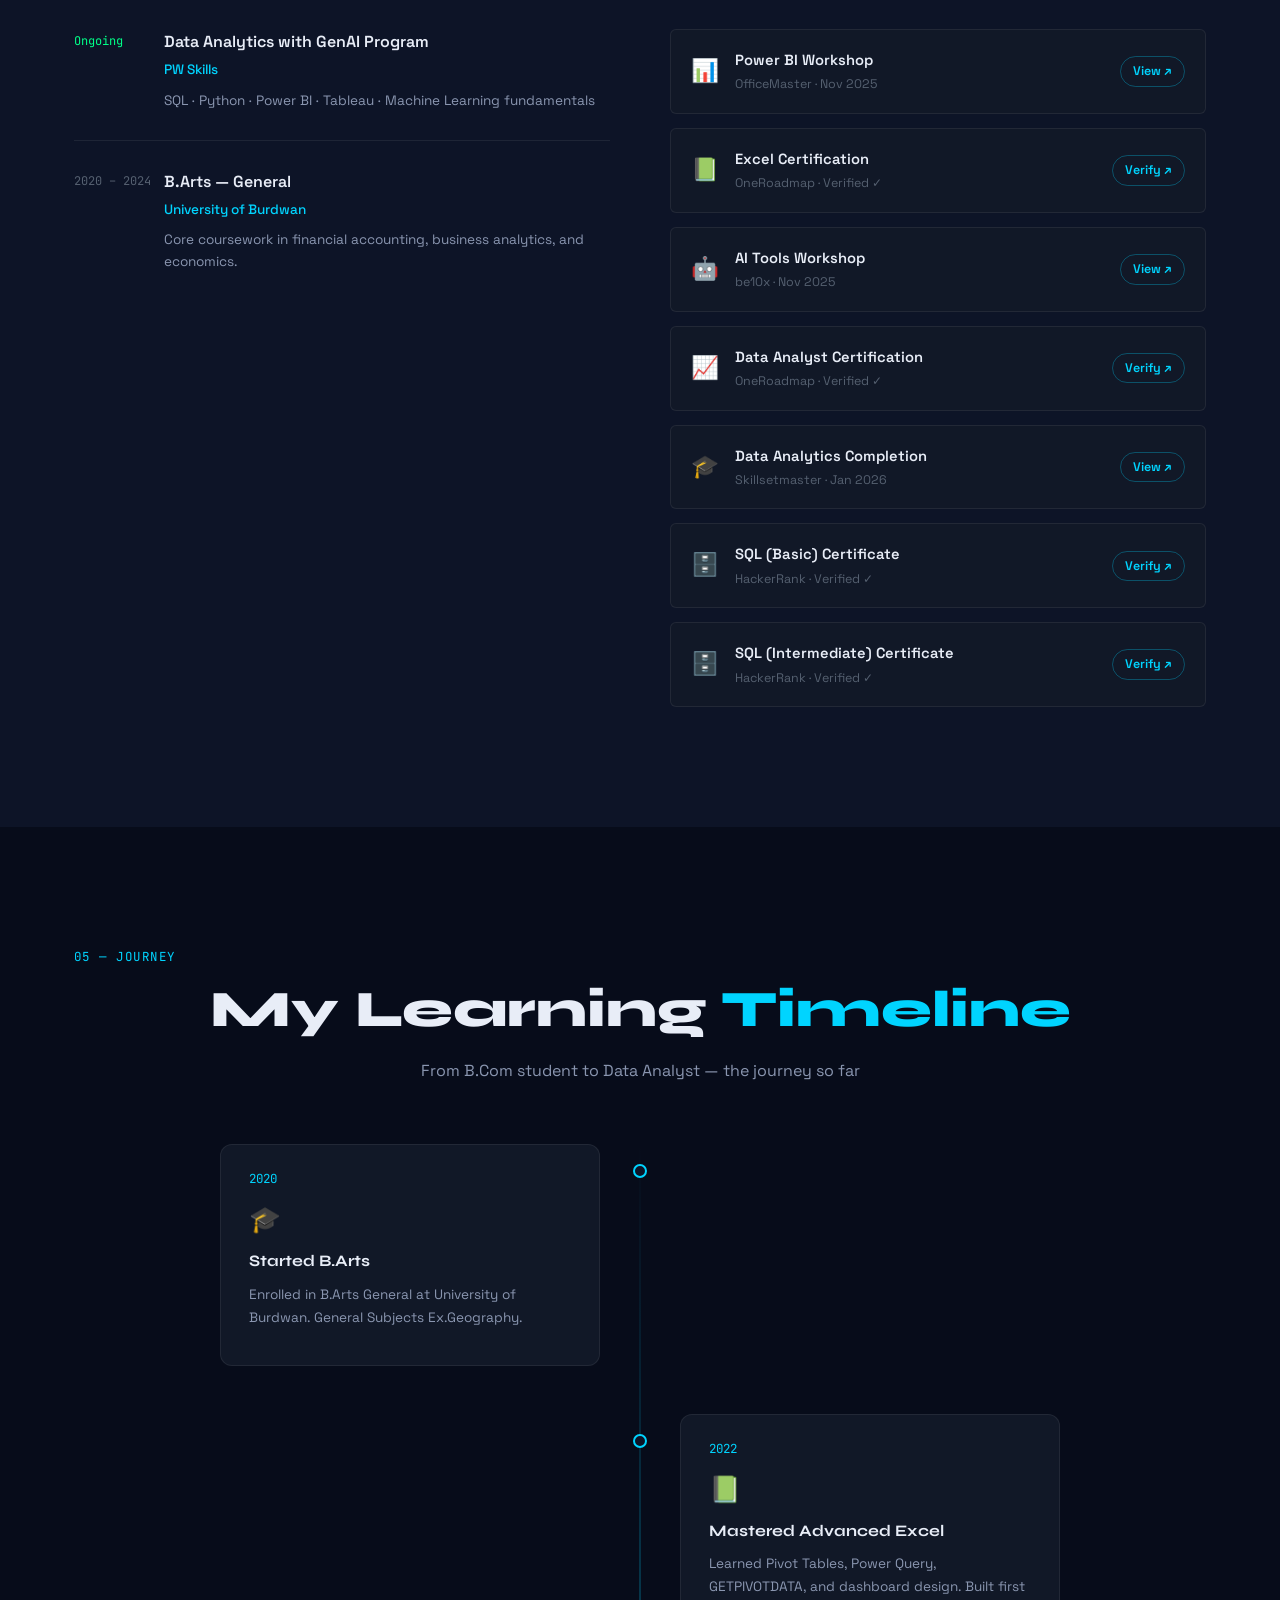
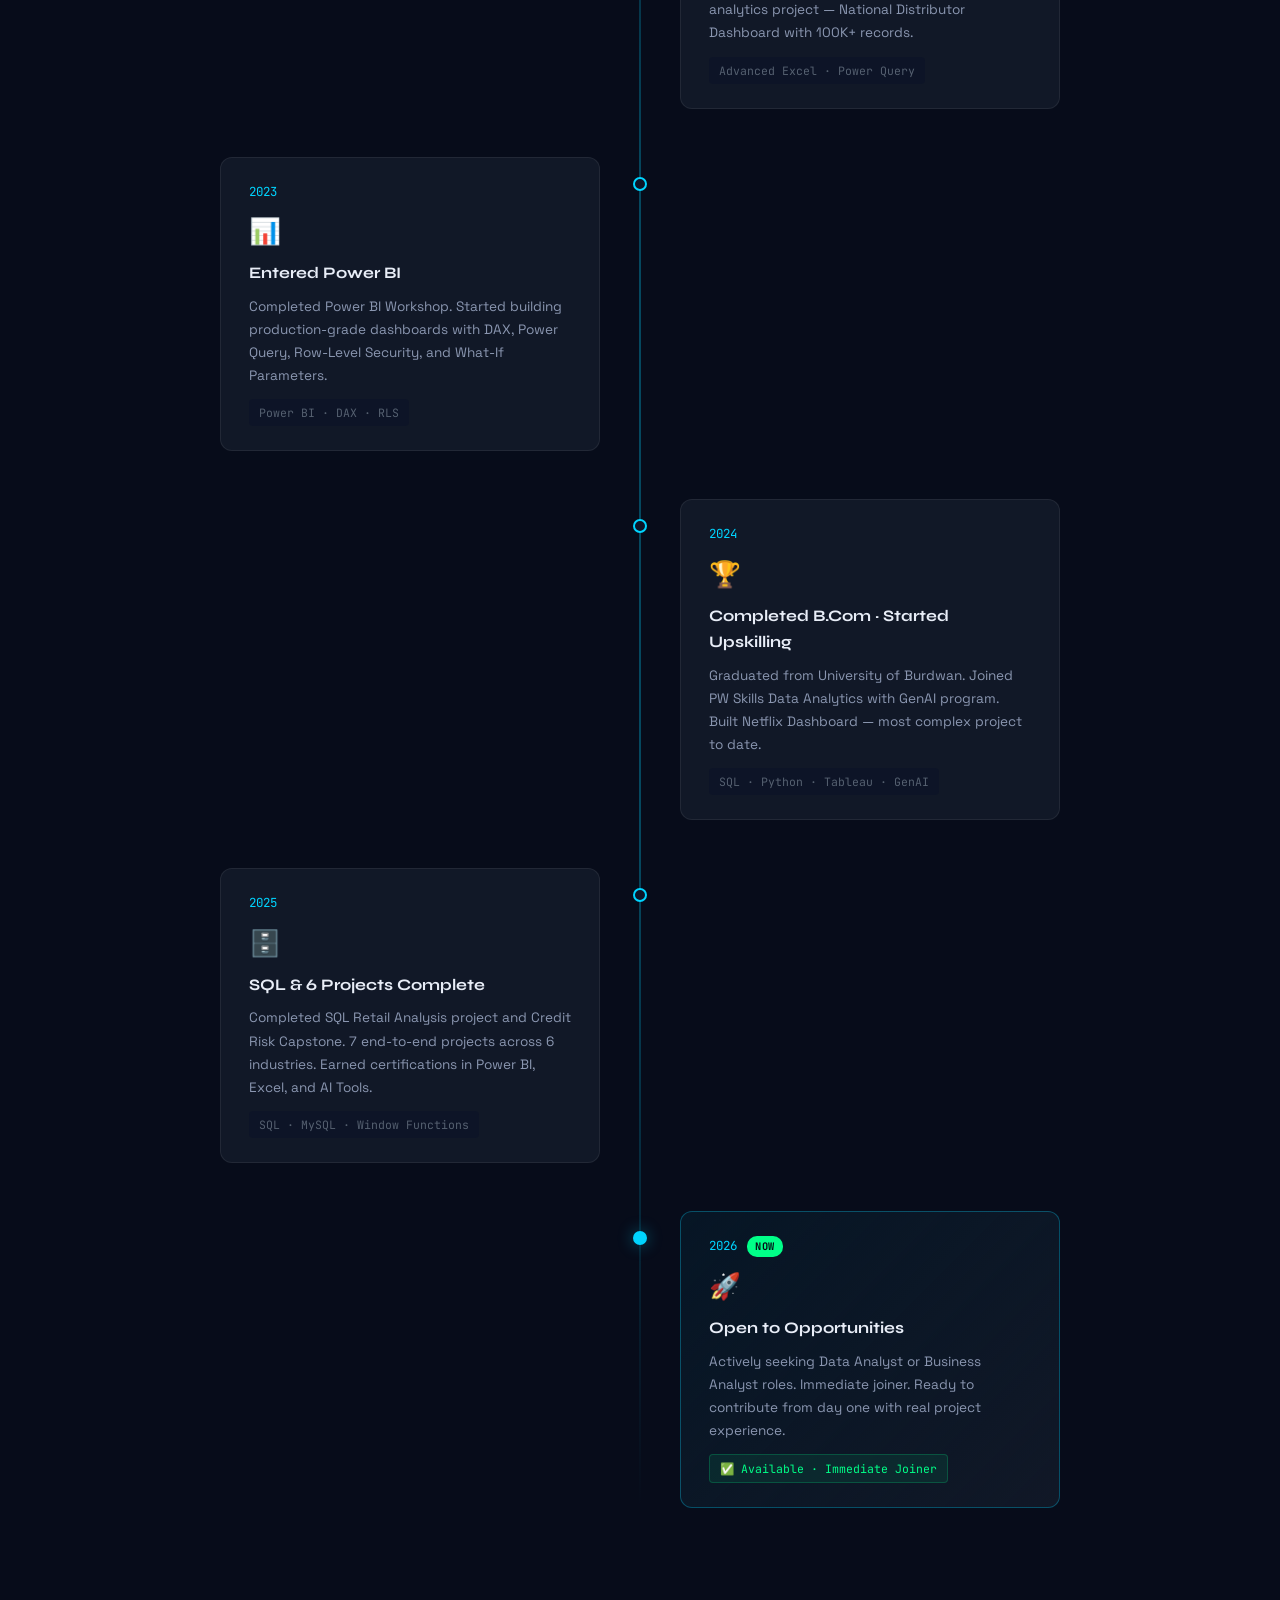
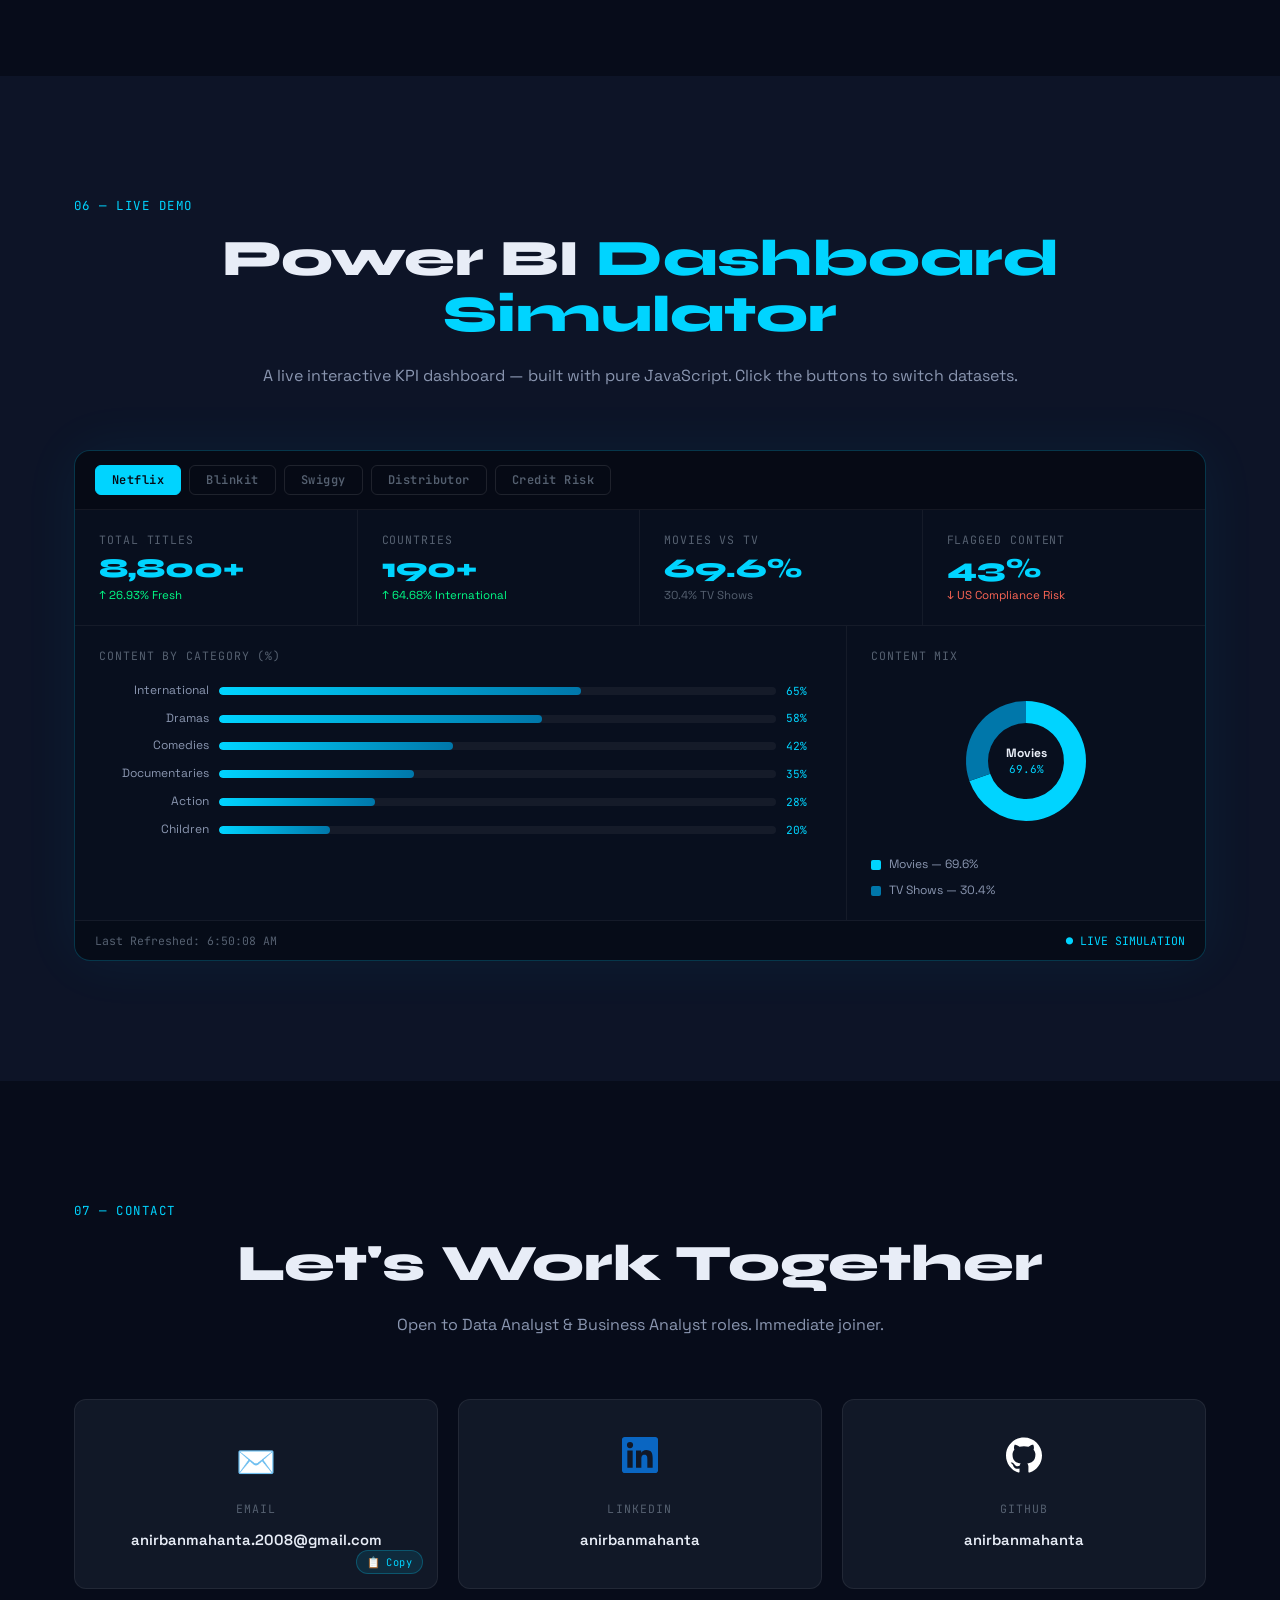
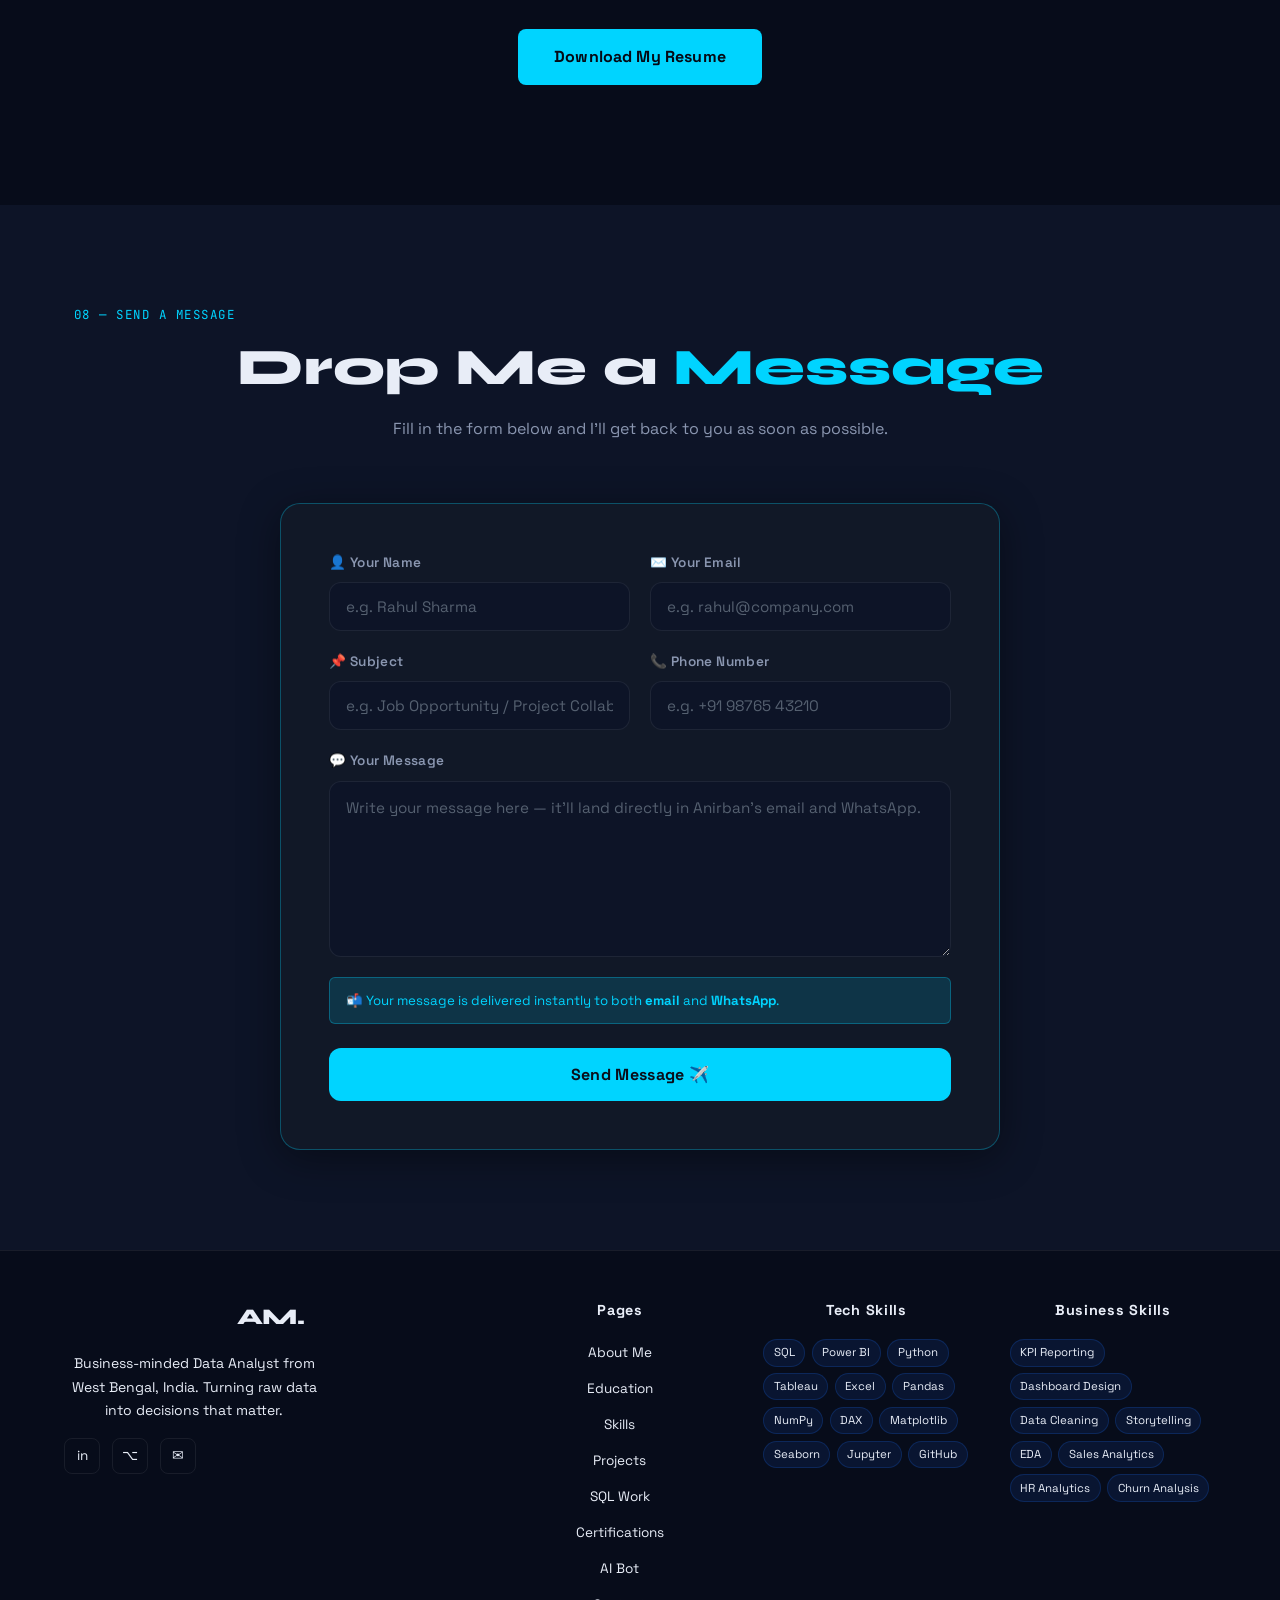
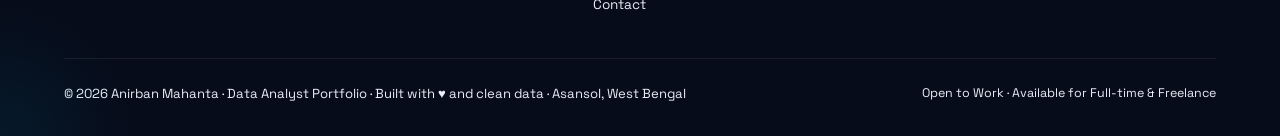
==== commit 6cc47092: "Update message form and delivery details Updated the message textarea placeholder and AI note to cla" ====
--- a/index.html
+++ b/index.html
@@ -810,11 +810,11 @@
 
           <div class="msg-field">
             <label class="msg-label" for="senderMessage">💬 Your Message</label>
-            <textarea id="senderMessage" class="msg-textarea" rows="6" placeholder="Write your message here in your own words — our AI will format it professionally before it reaches Anirban." required></textarea>
+            <textarea id="senderMessage" class="msg-textarea" rows="6" placeholder="Write your message here — it'll land directly in Anirban's email and WhatsApp." required></textarea>
           </div>
 
           <div class="msg-ai-note">
-            ✨ <strong>AI-Powered:</strong> Your message will be automatically formatted professionally by AI before delivery.
+            📬 Your message is delivered instantly to both <strong>email</strong> and <strong>WhatsApp</strong>.
           </div>
 
           <button type="submit" class="msg-send-btn" id="msgSendBtn" onclick="handleFormSubmit()">
@@ -850,7 +850,7 @@
         <div class="footer-socials" style="margin-top:1rem">
           <a href="https://linkedin.com/in/anirbanmahanta" class="footer-social" target="_blank" rel="noopener" aria-label="LinkedIn" title="LinkedIn">in</a>
           <a href="https://github.com/anirbanmahanta" class="footer-social" target="_blank" rel="noopener" aria-label="GitHub" title="GitHub">⌥</a>
-          <a href="mailto:anirban@email.com" class="footer-social" aria-label="Email" title="Email">✉</a>
+          <a href="mailto:anirbanmahanta.2008@gmail.com" class="footer-social" aria-label="Email" title="Email">✉</a>
         </div>
       </div>
       <div class="footer-col">
@@ -917,6 +917,15 @@
 
 <script>
 
+    // ===== Contact form delivery config =====
+    // EmailJS (email delivery) — from https://www.emailjs.com dashboard
+    const EMAILJS_SERVICE_ID  = "YOUR_SERVICE_ID";   // Email Services → your connected Gmail
+    const EMAILJS_TEMPLATE_ID = "YOUR_TEMPLATE_ID";  // Email Templates → your template
+
+    // CallMeBot (WhatsApp delivery) — from https://www.callmebot.com/blog/free-api-whatsapp-messages/
+    const WHATSAPP_PHONE   = "91XXXXXXXXXX";     // YOUR WhatsApp number, country code, no + or spaces
+    const CALLMEBOT_APIKEY = "YOUR_CALLMEBOT_APIKEY";
+
     async function handleFormSubmit() {
   const name    = document.getElementById('senderName').value.trim();
   const email   = document.getElementById('senderEmail').value.trim();
@@ -936,18 +945,26 @@
   document.getElementById('msgError').style.display = 'none';
 
   try {
-    const response = await fetch('https://hook.eu1.make.com/2aeshsu6wqu3wqk03e6b27p24e1io4h3', {
-      method: 'POST',
-      headers: { 'Content-Type': 'application/json' },
-      body: JSON.stringify({ name, email, phone, subject, message })
+    // 1) Send to EMAIL via EmailJS
+    await emailjs.send(EMAILJS_SERVICE_ID, EMAILJS_TEMPLATE_ID, {
+      from_name: name,
+      from_email: email,
+      phone: phone || 'Not provided',
+      subject: subject,
+      message: message
     });
 
-    if (response.ok) {
-      document.getElementById('contactForm').style.display = 'none';
-      document.getElementById('msgSuccess').style.display = 'flex';
-    } else {
-      throw new Error('Failed');
-    }
+    // 2) Send to WHATSAPP via CallMeBot (fire-and-forget; no-cors means we
+    //    can't read the response, but the message still gets delivered)
+    const waText = encodeURIComponent(
+      `📩 New Portfolio Message\nName: ${name}\nEmail: ${email}\nPhone: ${phone || 'N/A'}\nSubject: ${subject}\n\n${message}`
+    );
+    fetch(`https://api.callmebot.com/whatsapp.php?phone=${WHATSAPP_PHONE}&text=${waText}&apikey=${CALLMEBOT_APIKEY}`, {
+      mode: 'no-cors'
+    }).catch(() => {});
+
+    document.getElementById('contactForm').style.display = 'none';
+    document.getElementById('msgSuccess').style.display = 'flex';
 
   } catch (err) {
     console.error(err);
@@ -968,6 +985,13 @@
 
 
 
+  <!-- EmailJS SDK — powers the "Send a Message" form -->
+  <script src="https://cdn.jsdelivr.net/npm/@emailjs/browser@4/dist/email.min.js"></script>
+  <script>
+    // ⚠️ Replace with YOUR EmailJS Public Key (Account → General → Public Key)
+    emailjs.init({ publicKey: "mM52VDChIZLbw4rpR" });
+  </script>
+
   <script src="script.js"></script>
 </body>
 </html>
--- a/style.css
+++ b/style.css
@@ -1110,6 +1110,24 @@
   color: var(--text-muted);
 }
 
+footer{background:var(--navy-mid);border-top:1px solid var(--border);padding:3rem 5% 2rem}
+.footer-inner{max-width:1200px;margin:0 auto}
+.footer-grid{display:grid;grid-template-columns:2fr 1fr 1fr 1fr;gap:2.5rem;margin-bottom:2.5rem}
+.footer-brand .nav-logo{display:inline-block;margin-bottom:1rem;font-size:1.4rem}
+.footer-brand p{color:var(--muted);font-size:0.875rem;max-width:260px;line-height:1.65}
+.footer-col h4{font-family:var(--font-head);font-weight:700;color:var(--white);font-size:0.9rem;margin-bottom:1rem;letter-spacing:0.05em}
+.footer-links{list-style:none;display:flex;flex-direction:column;gap:0.6rem}
+.footer-links a{color:var(--muted);text-decoration:none;font-size:0.85rem;transition:color 0.2s}
+.footer-links a:hover{color:var(--cyan)}
+.footer-skills{display:flex;flex-wrap:wrap;gap:0.4rem}
+.footer-skill{background:rgba(29,111,255,0.1);border:1px solid rgba(29,111,255,0.2);color:var(--off);padding:0.2rem 0.6rem;border-radius:50px;font-size:0.72rem}
+.footer-bottom{border-top:1px solid var(--border);padding-top:1.5rem;display:flex;align-items:center;justify-content:space-between;flex-wrap:wrap;gap:0.75rem}
+.footer-bottom p{color:var(--muted);font-size:0.82rem}
+.footer-bottom span{color:var(--blue-light)}
+.footer-socials{display:flex;gap:0.75rem}
+.footer-social{width:36px;height:36px;border:1px solid var(--border);border-radius:8px;display:flex;align-items:center;justify-content:center;color:var(--muted);text-decoration:none;font-size:0.85rem;transition:border-color 0.2s,color 0.2s}
+.footer-social:hover{border-color:var(--cyan);color:var(--cyan)}
+
 /* ====================================
    RESPONSIVE — TABLET (max 900px)
    ==================================== */
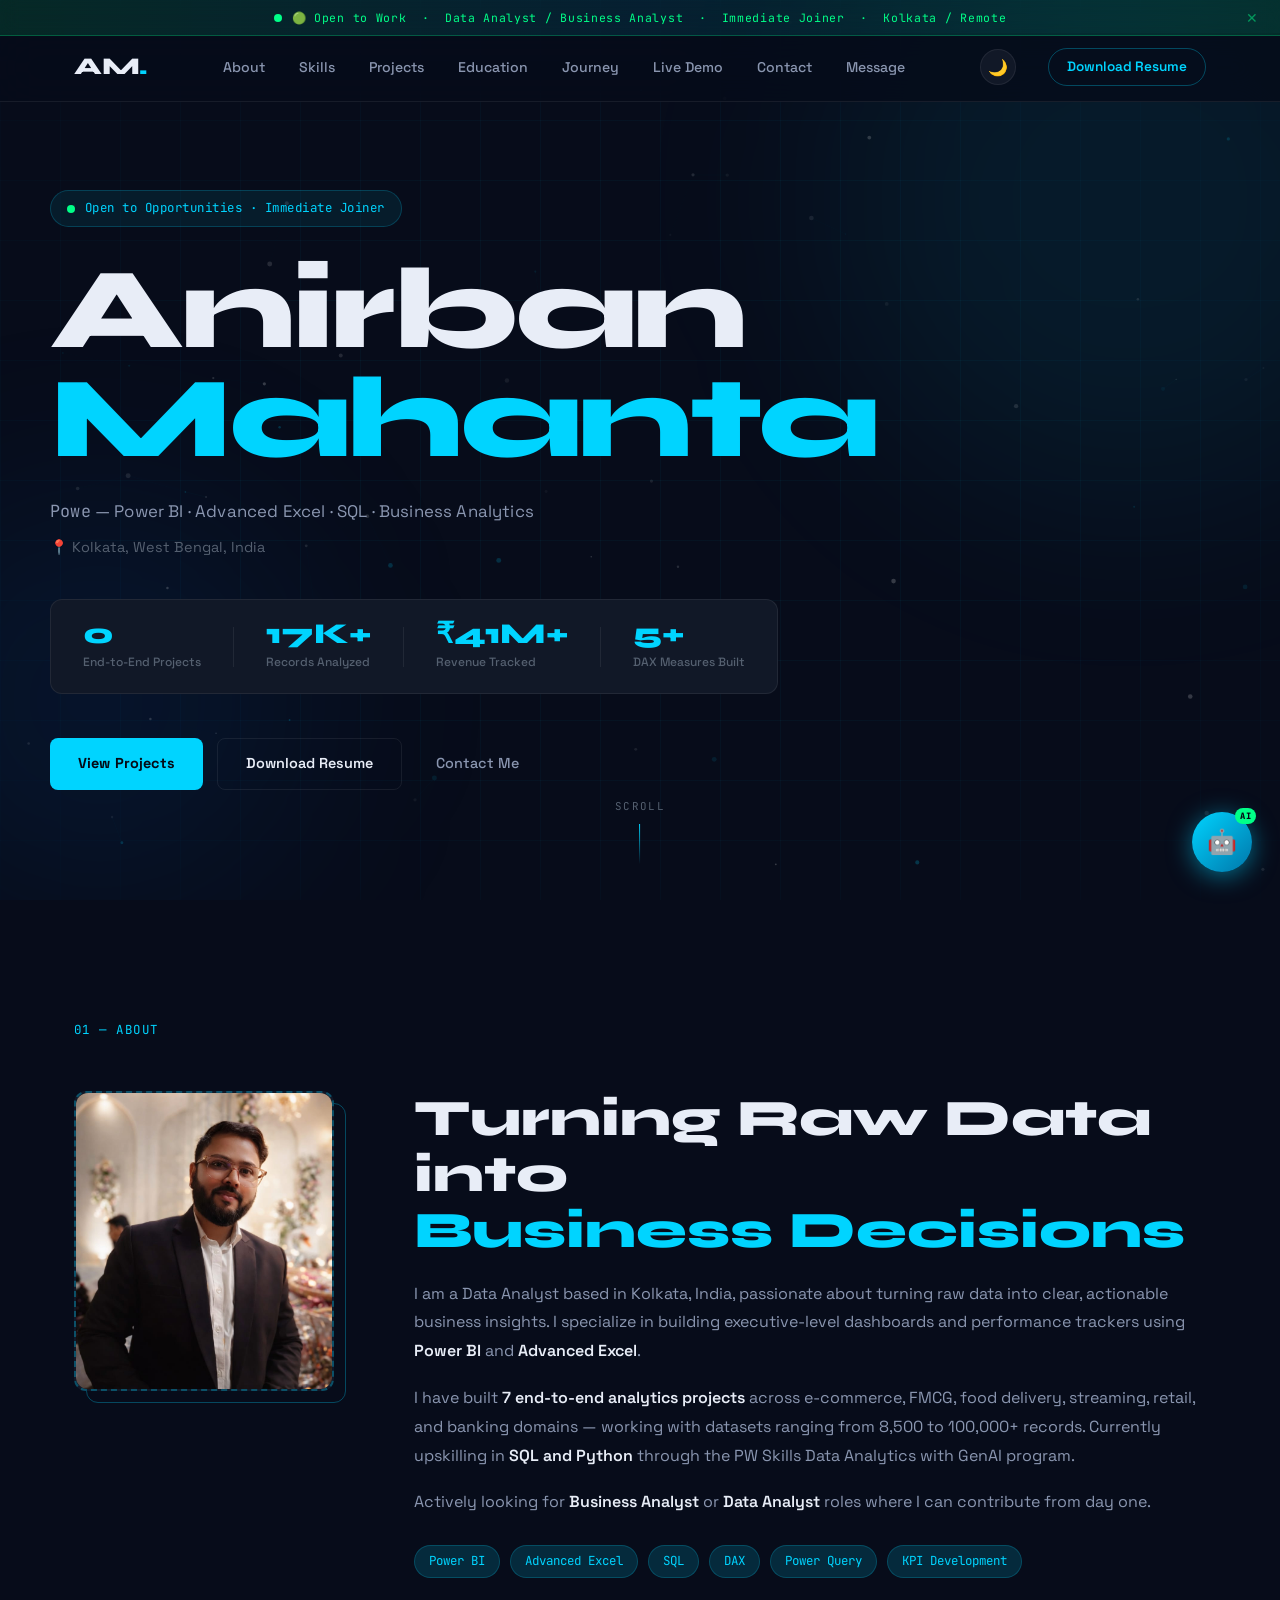
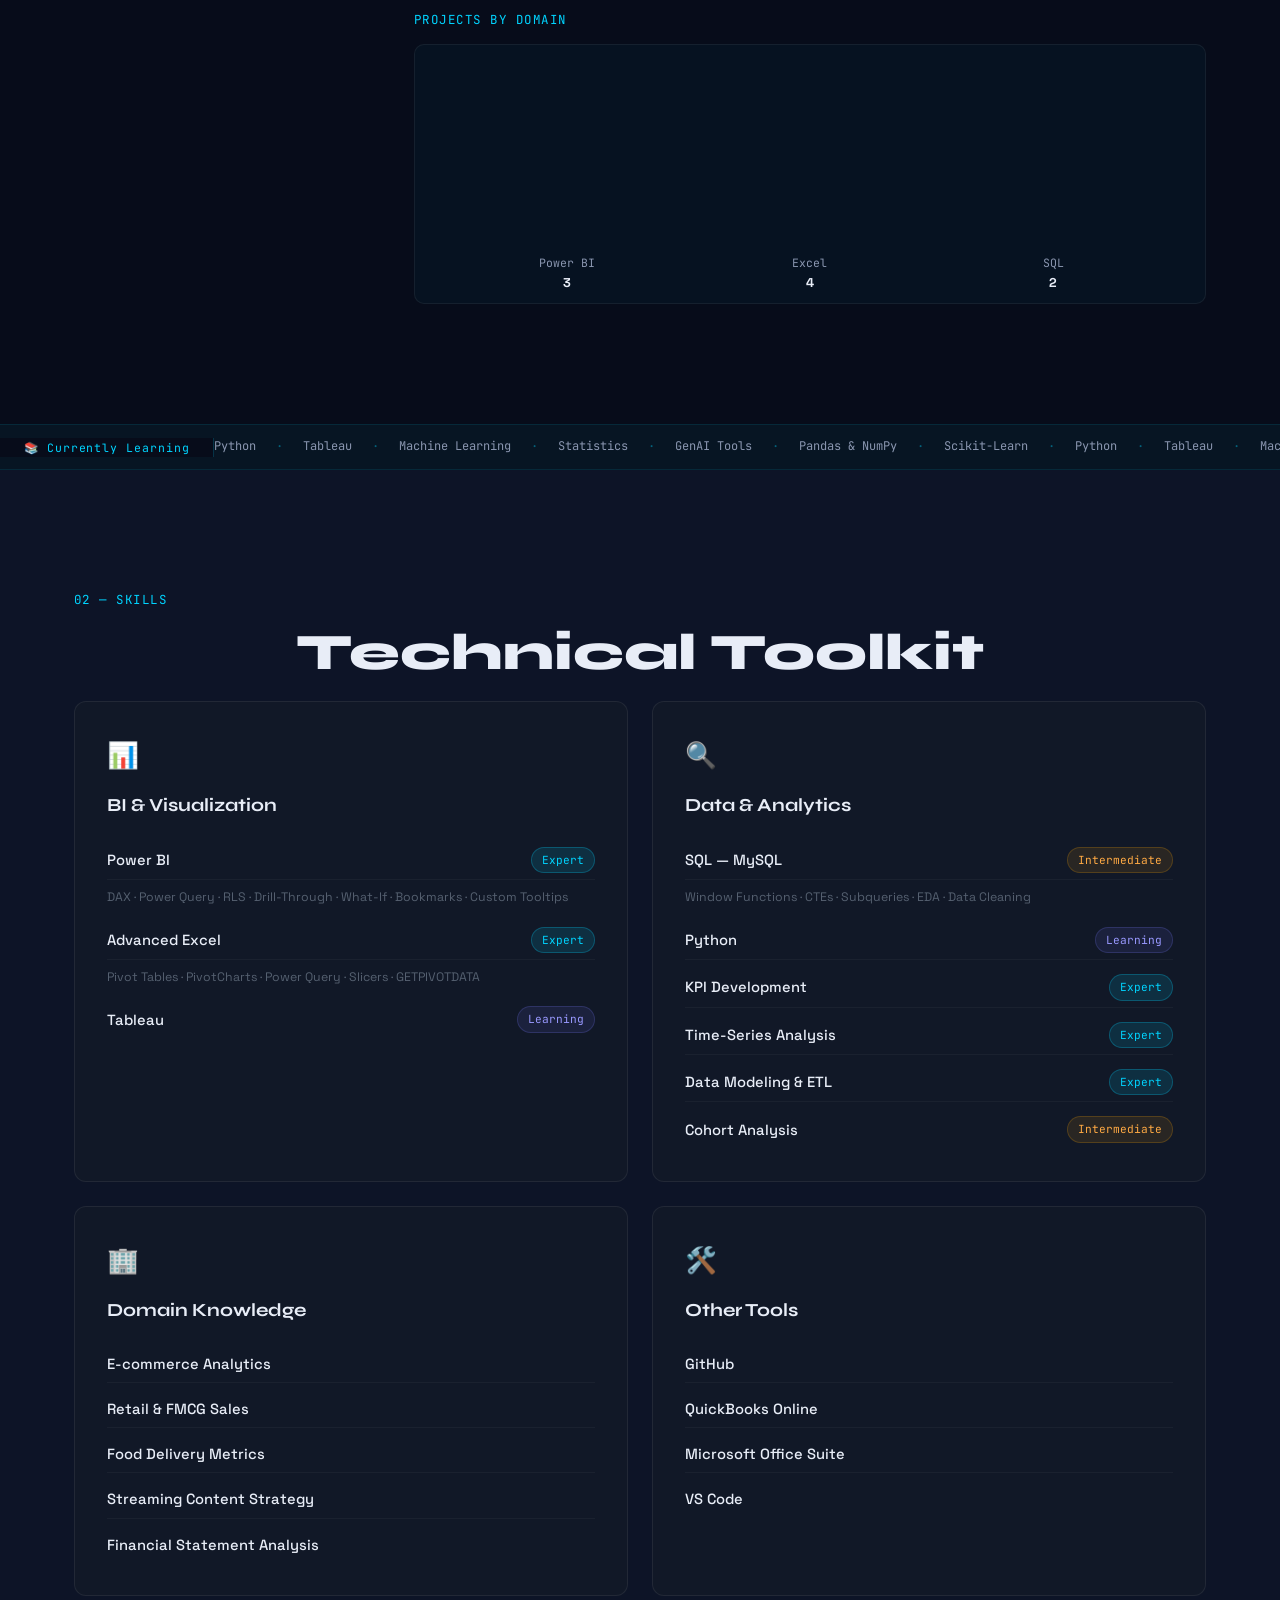
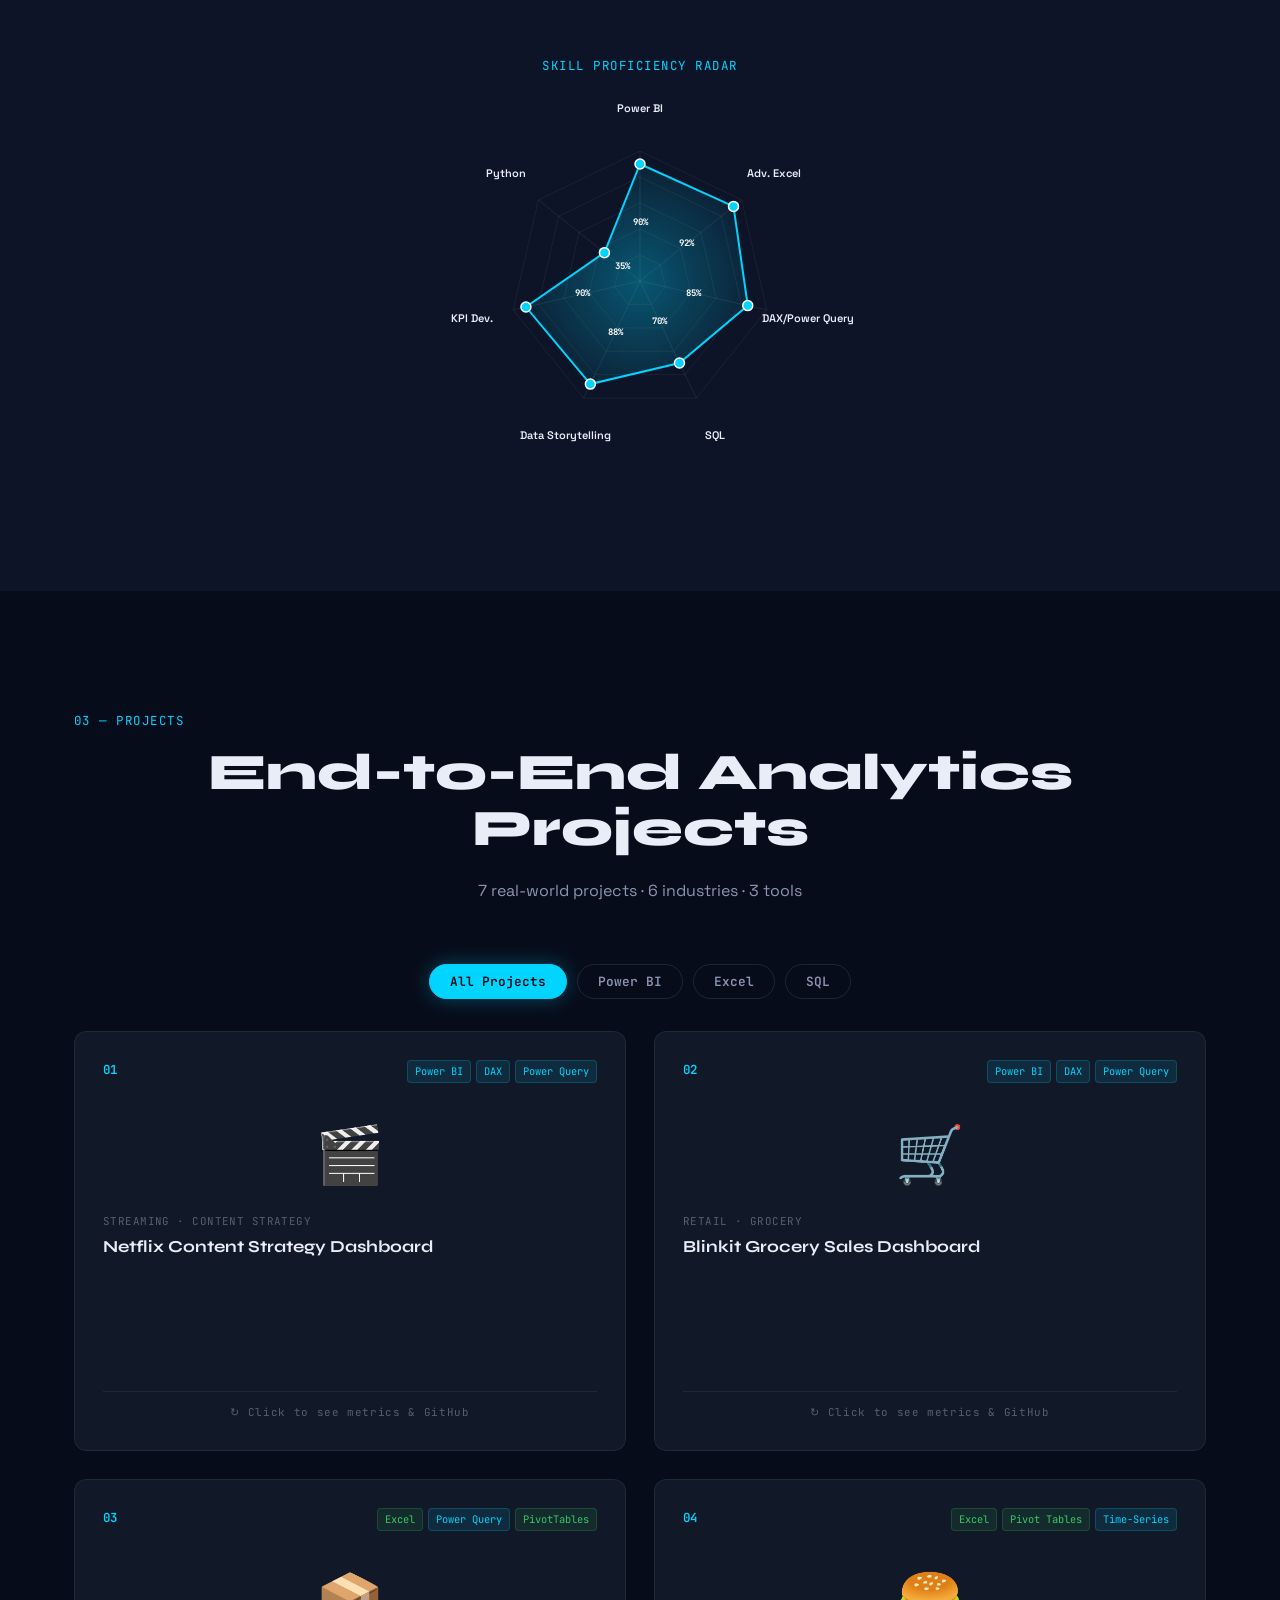
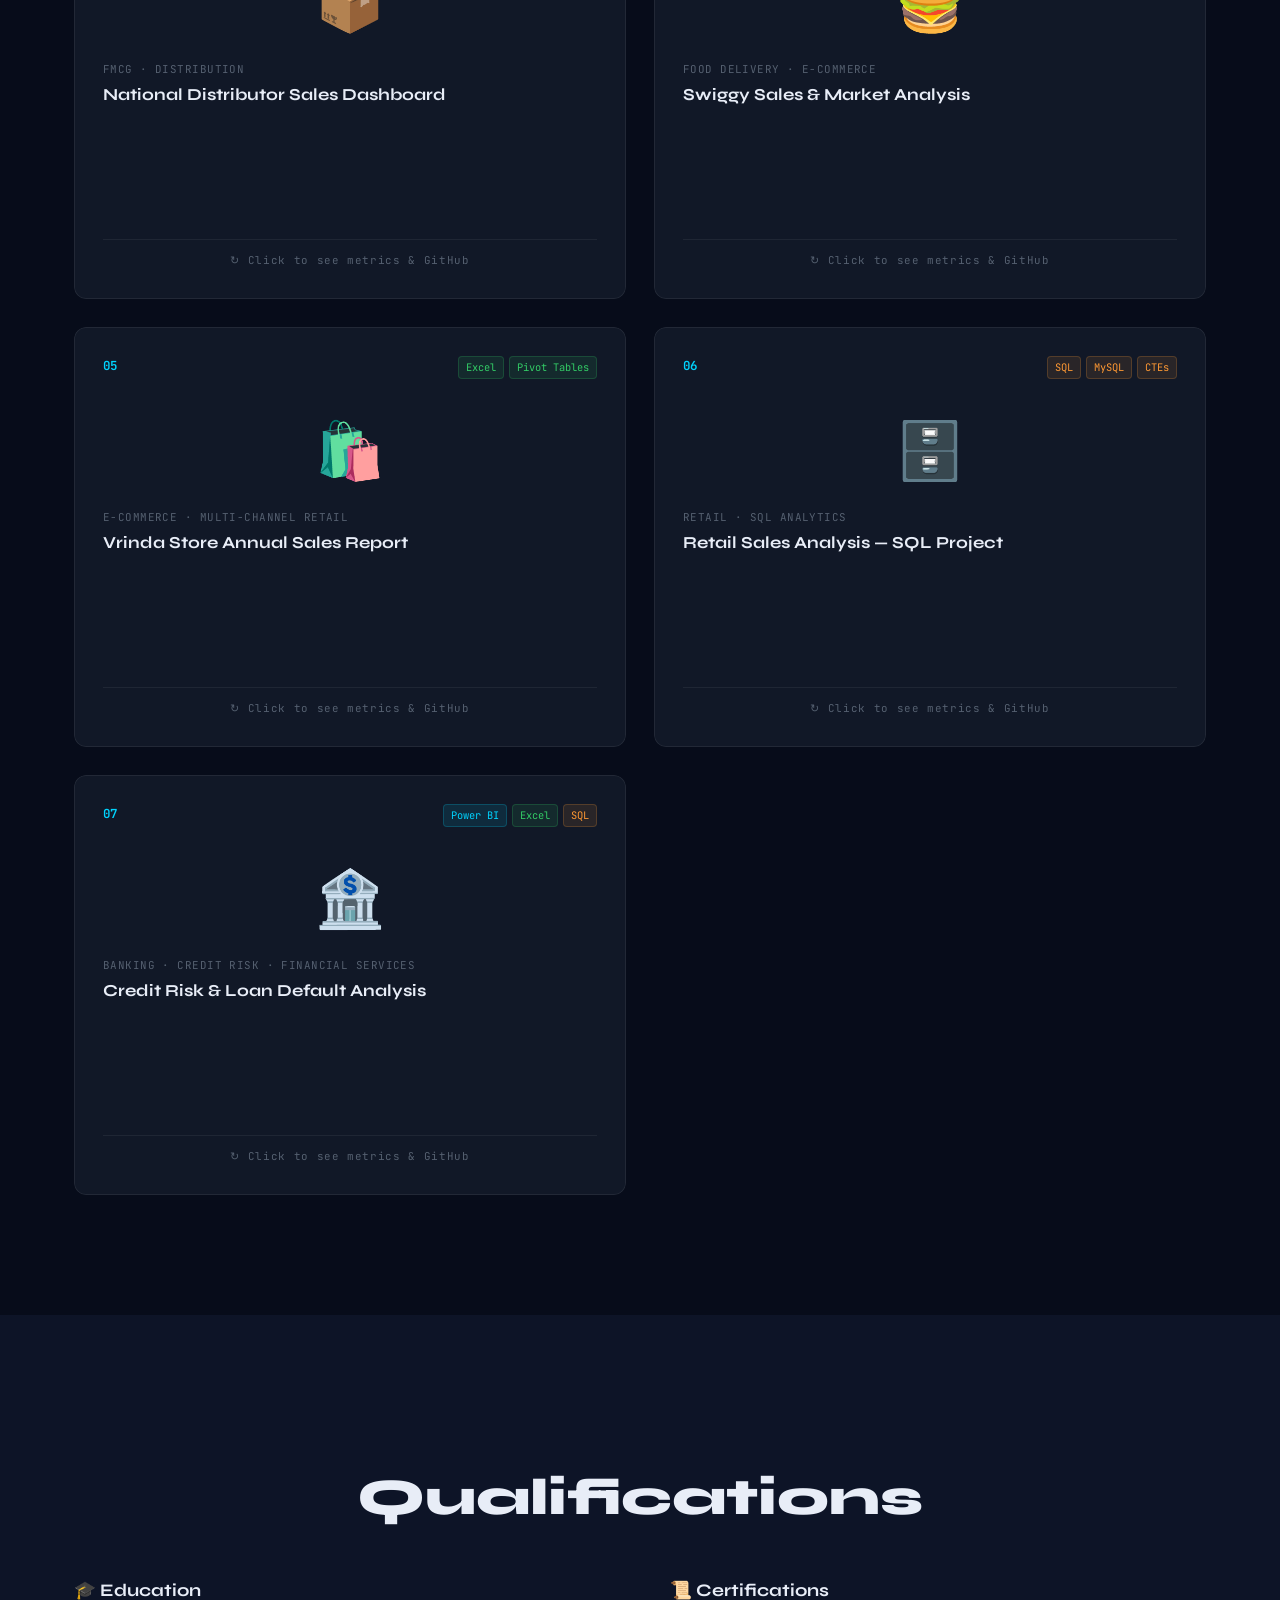
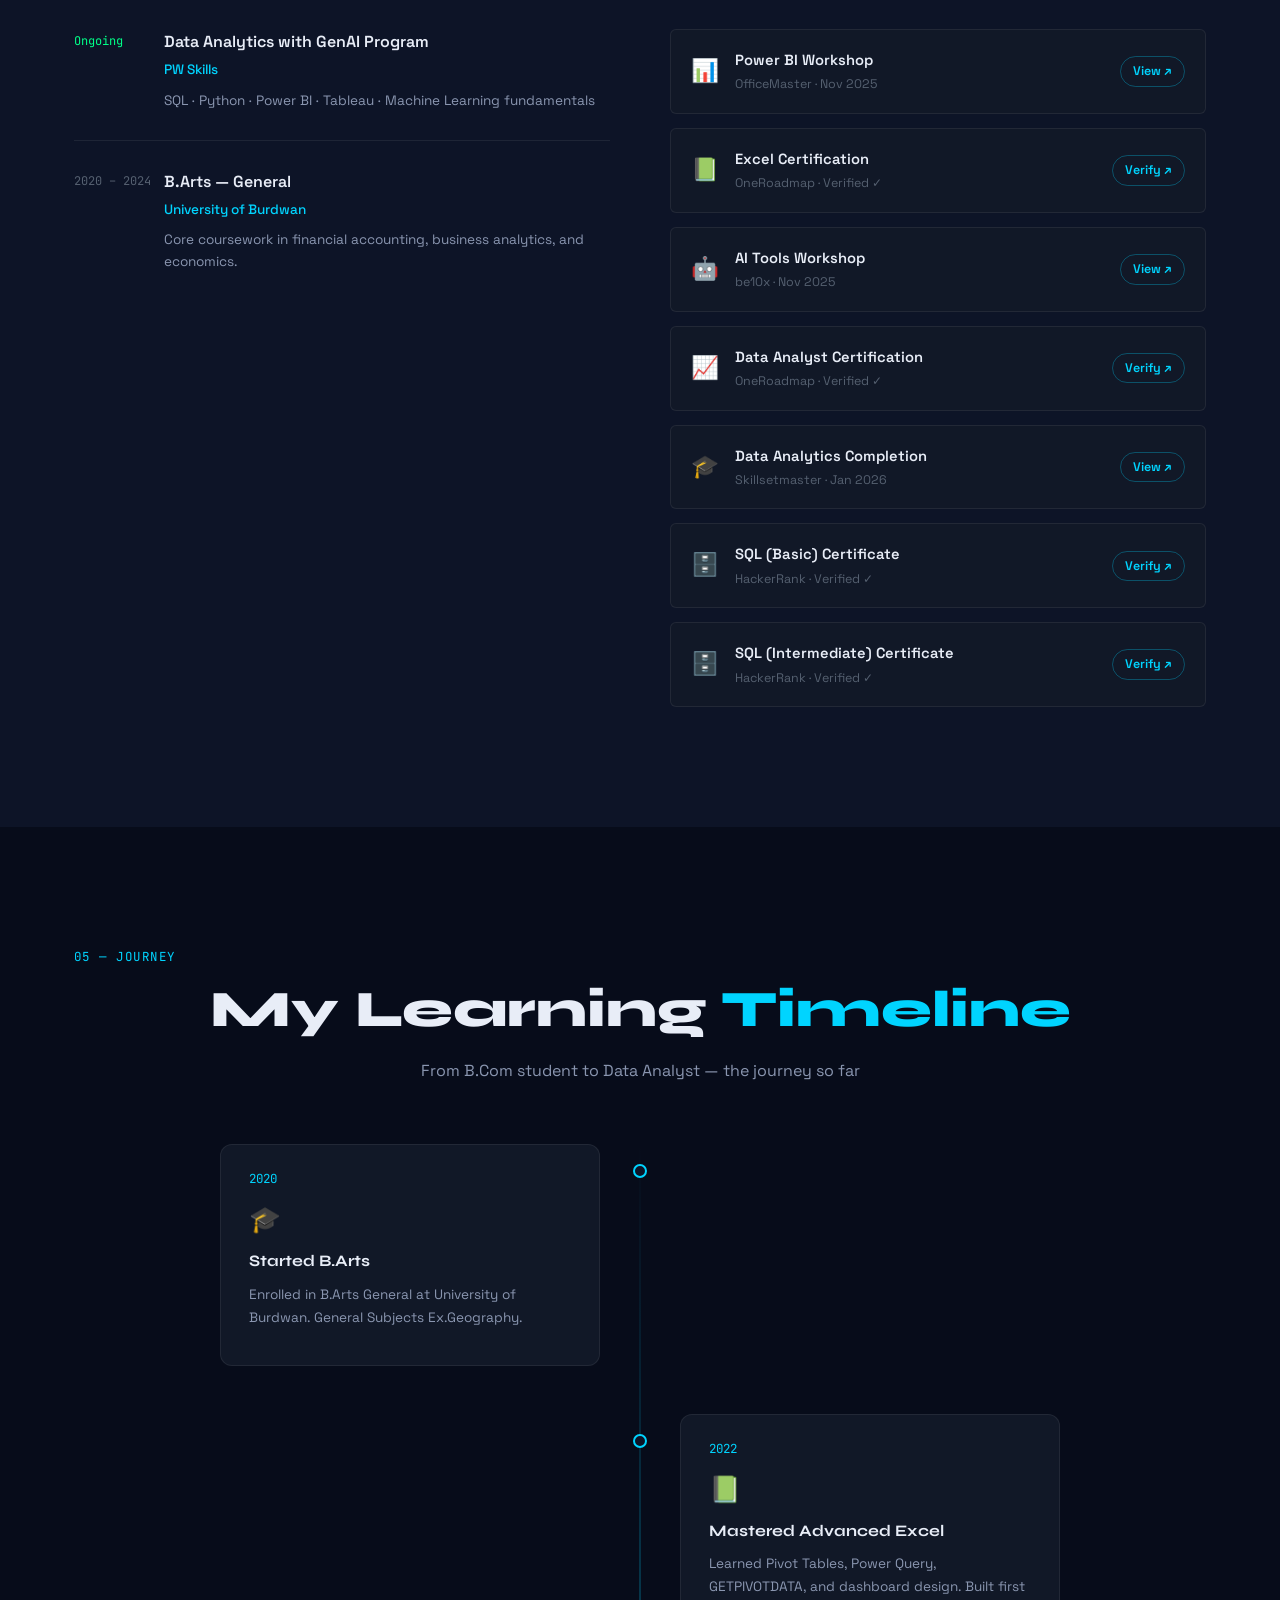
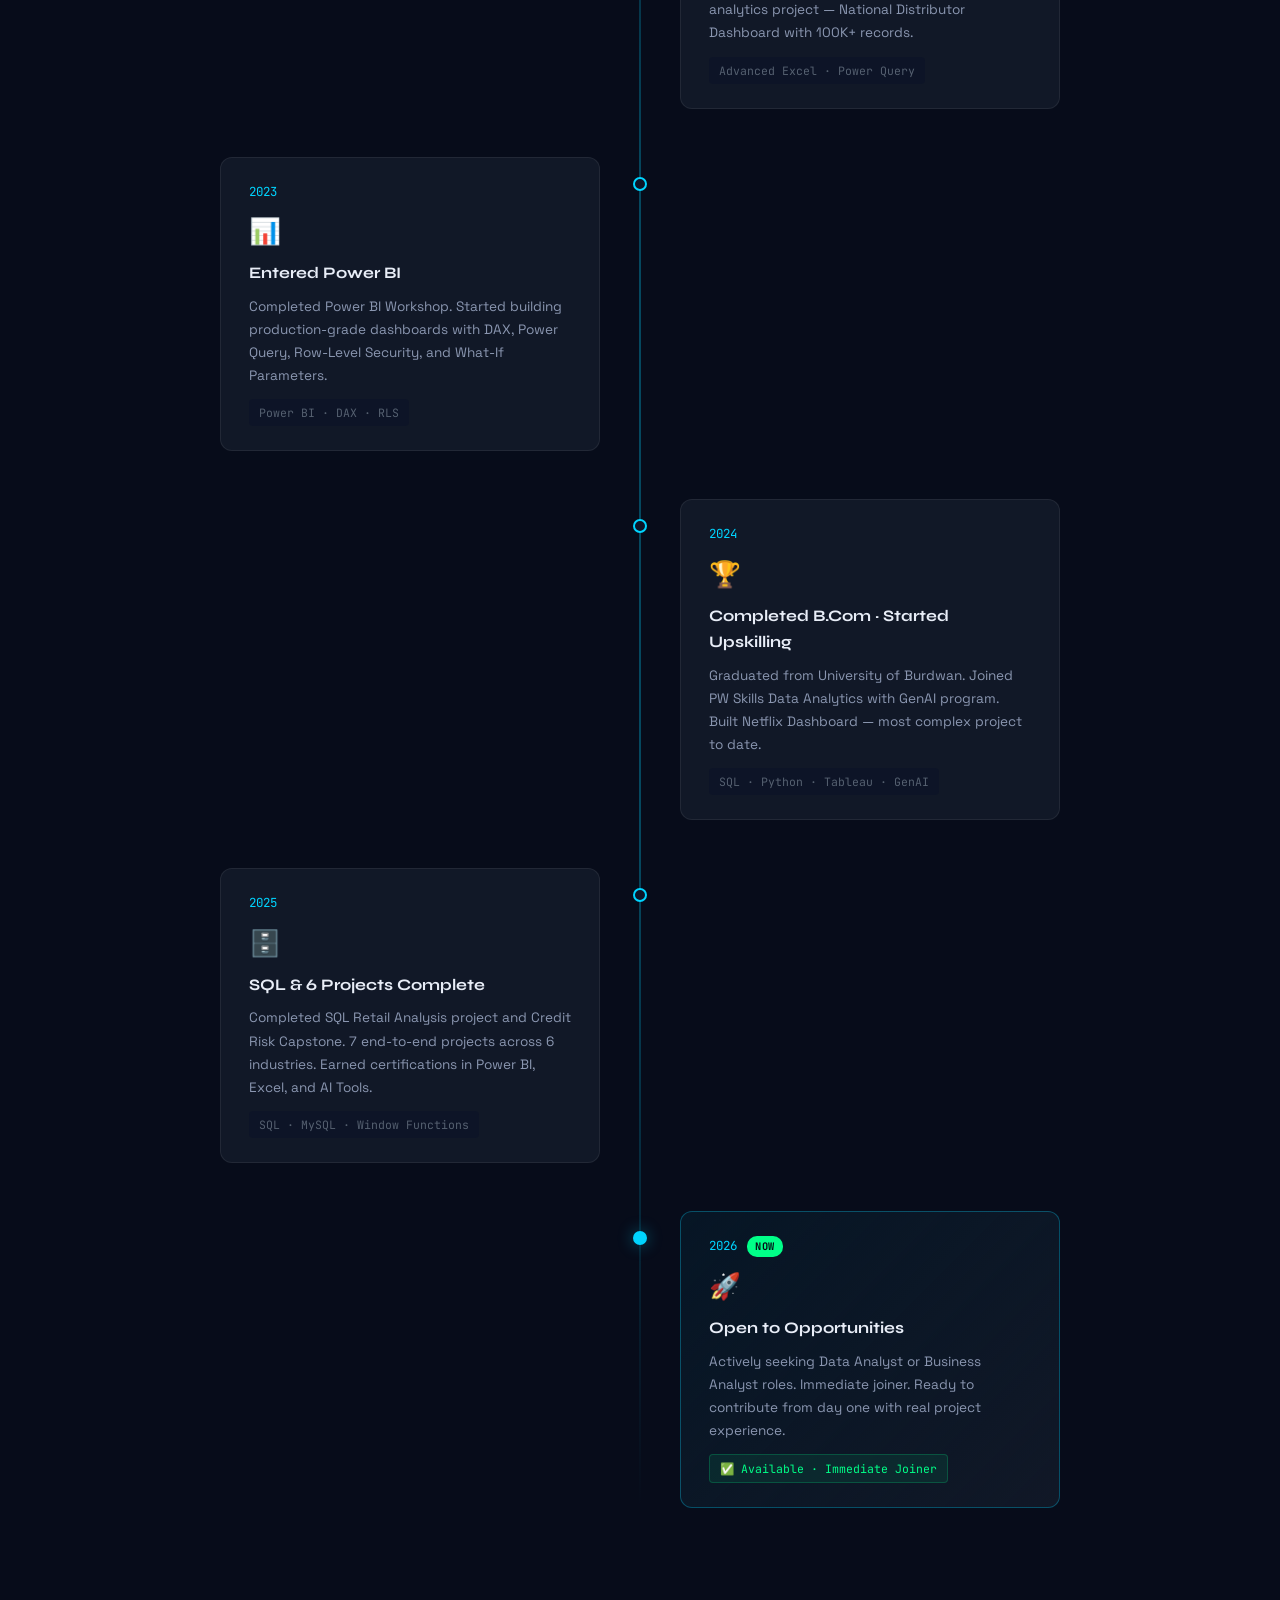
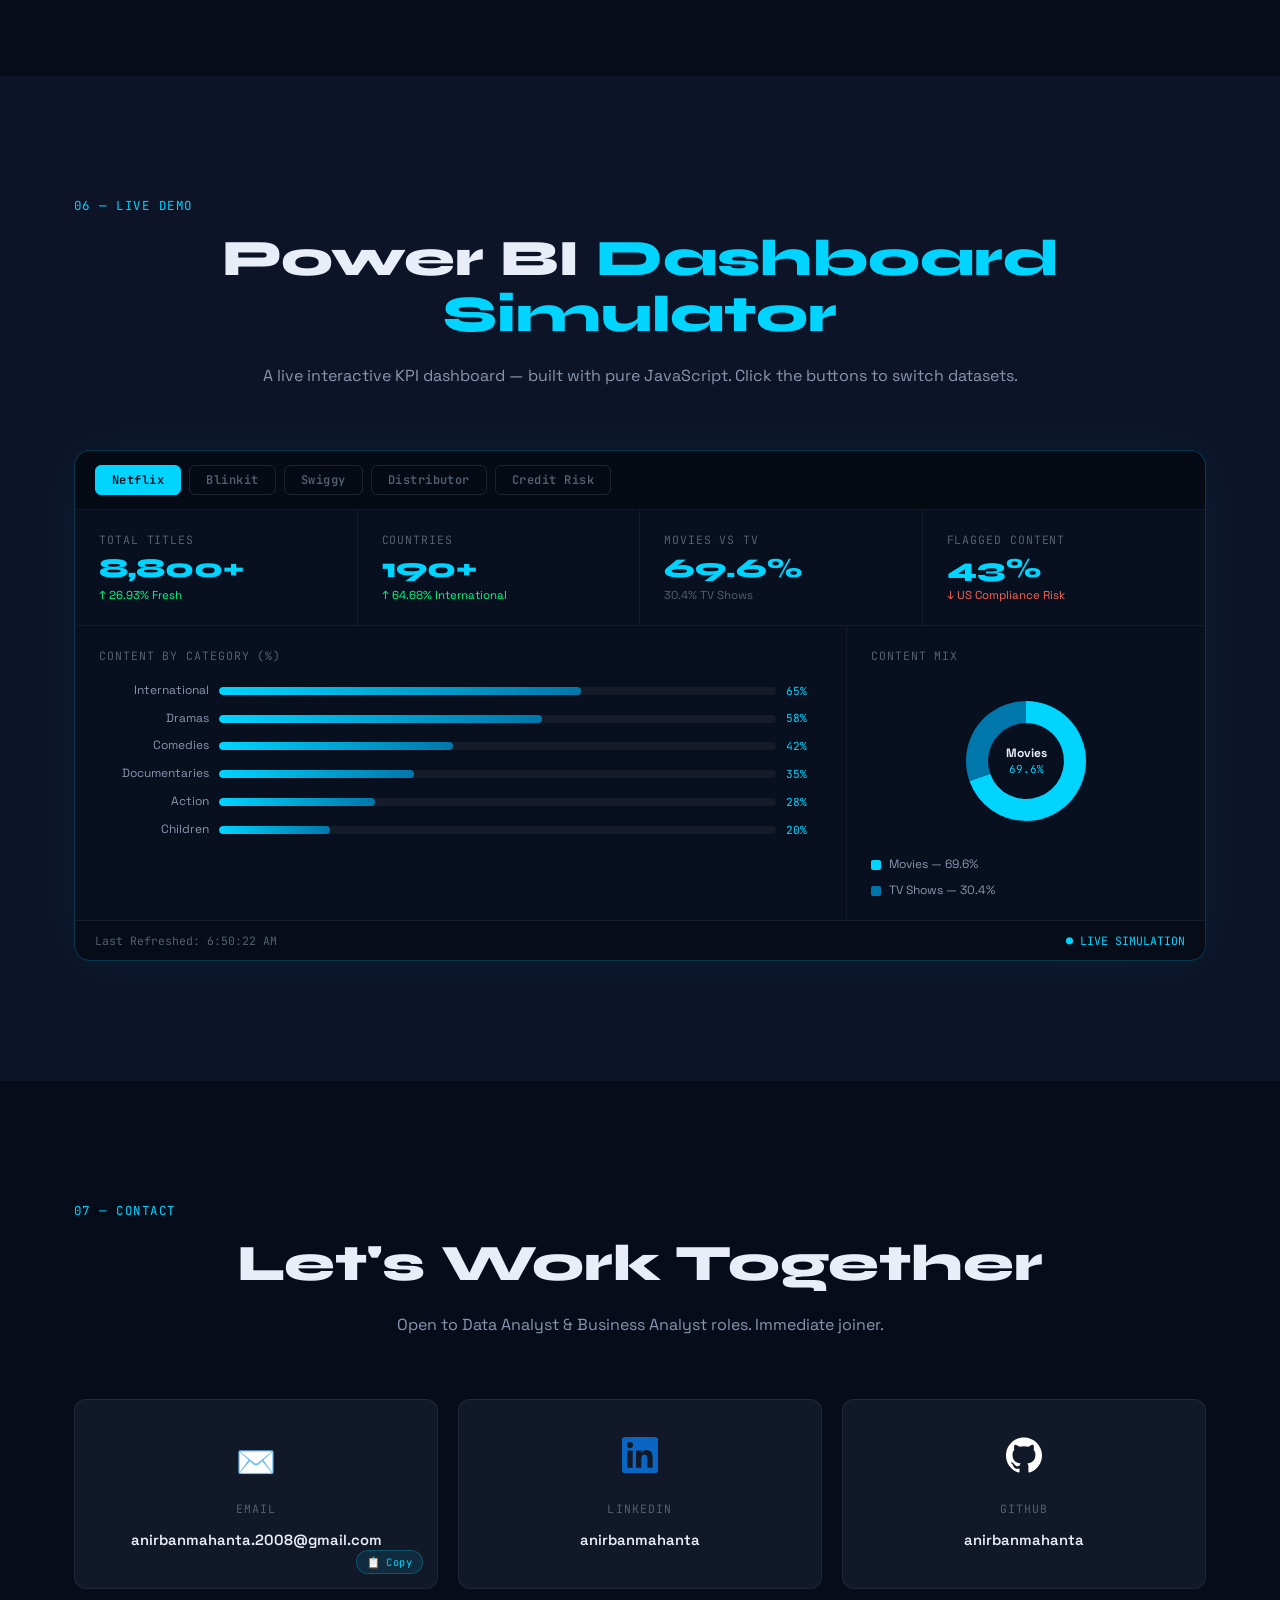
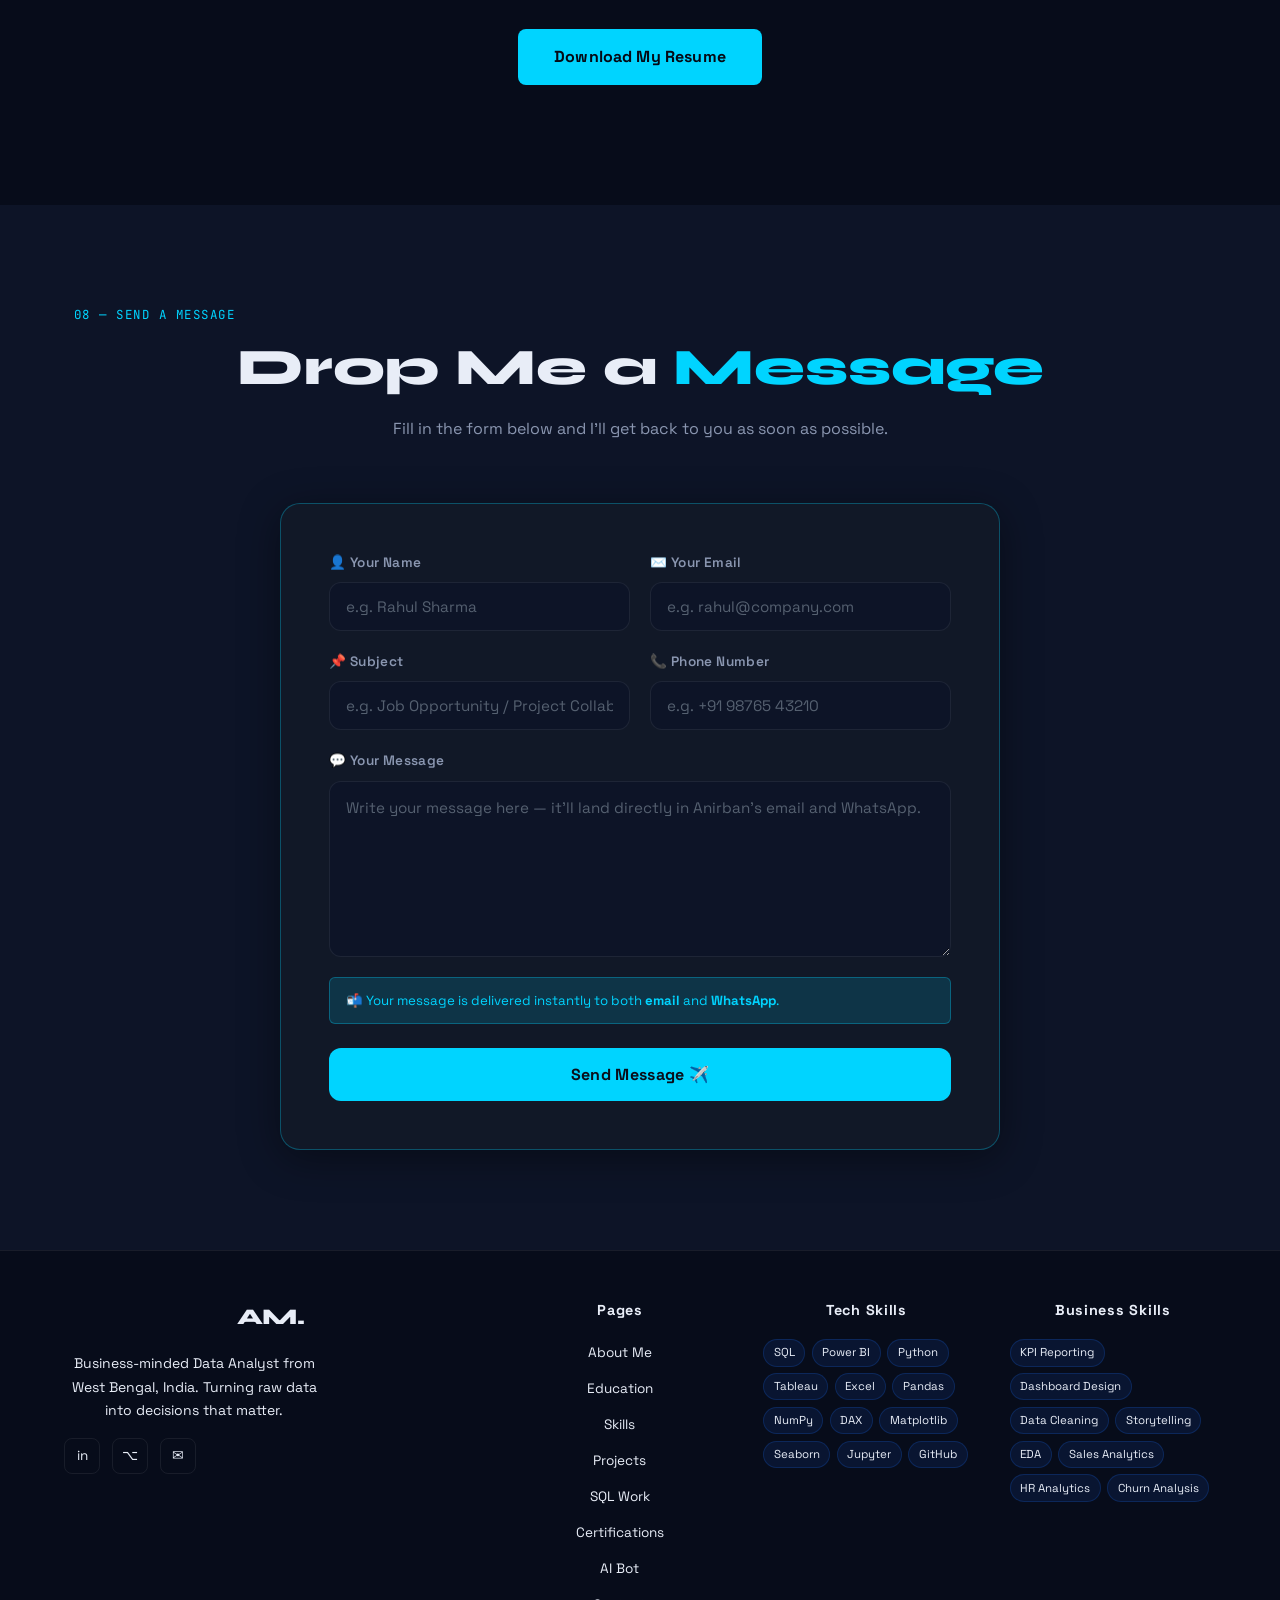
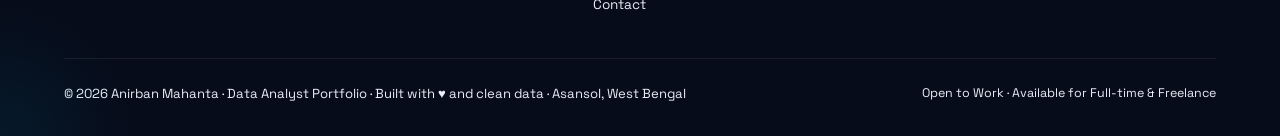
==== commit d23792ab: "Update EmailJS service and template IDs" ====
--- a/index.html
+++ b/index.html
@@ -919,8 +919,8 @@
 
     // ===== Contact form delivery config =====
     // EmailJS (email delivery) — from https://www.emailjs.com dashboard
-    const EMAILJS_SERVICE_ID  = "YOUR_SERVICE_ID";   // Email Services → your connected Gmail
-    const EMAILJS_TEMPLATE_ID = "YOUR_TEMPLATE_ID";  // Email Templates → your template
+    const EMAILJS_SERVICE_ID  = "service_v0vbi1r";   // Email Services → your connected Gmail
+    const EMAILJS_TEMPLATE_ID = "template_2cueptr";  // Email Templates → your template
 
     // CallMeBot (WhatsApp delivery) — from https://www.callmebot.com/blog/free-api-whatsapp-messages/
     const WHATSAPP_PHONE   = "91XXXXXXXXXX";     // YOUR WhatsApp number, country code, no + or spaces
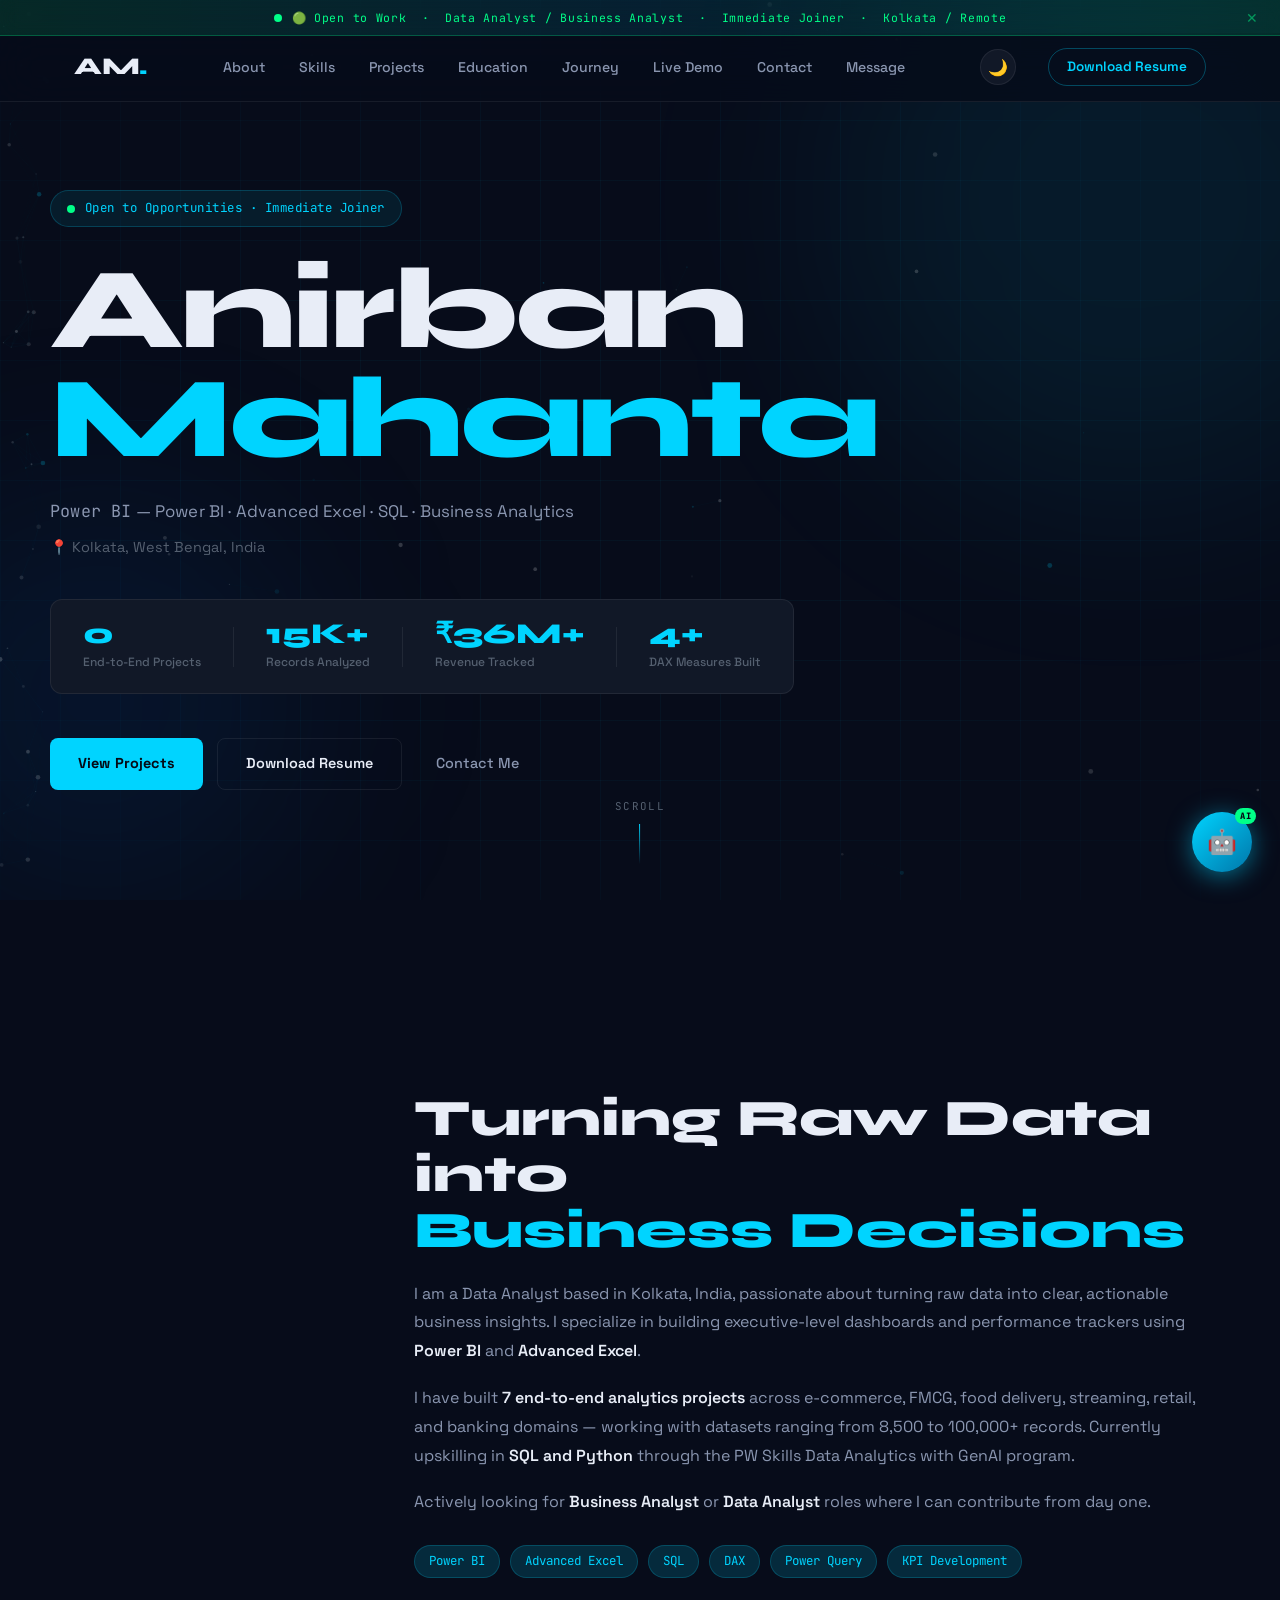
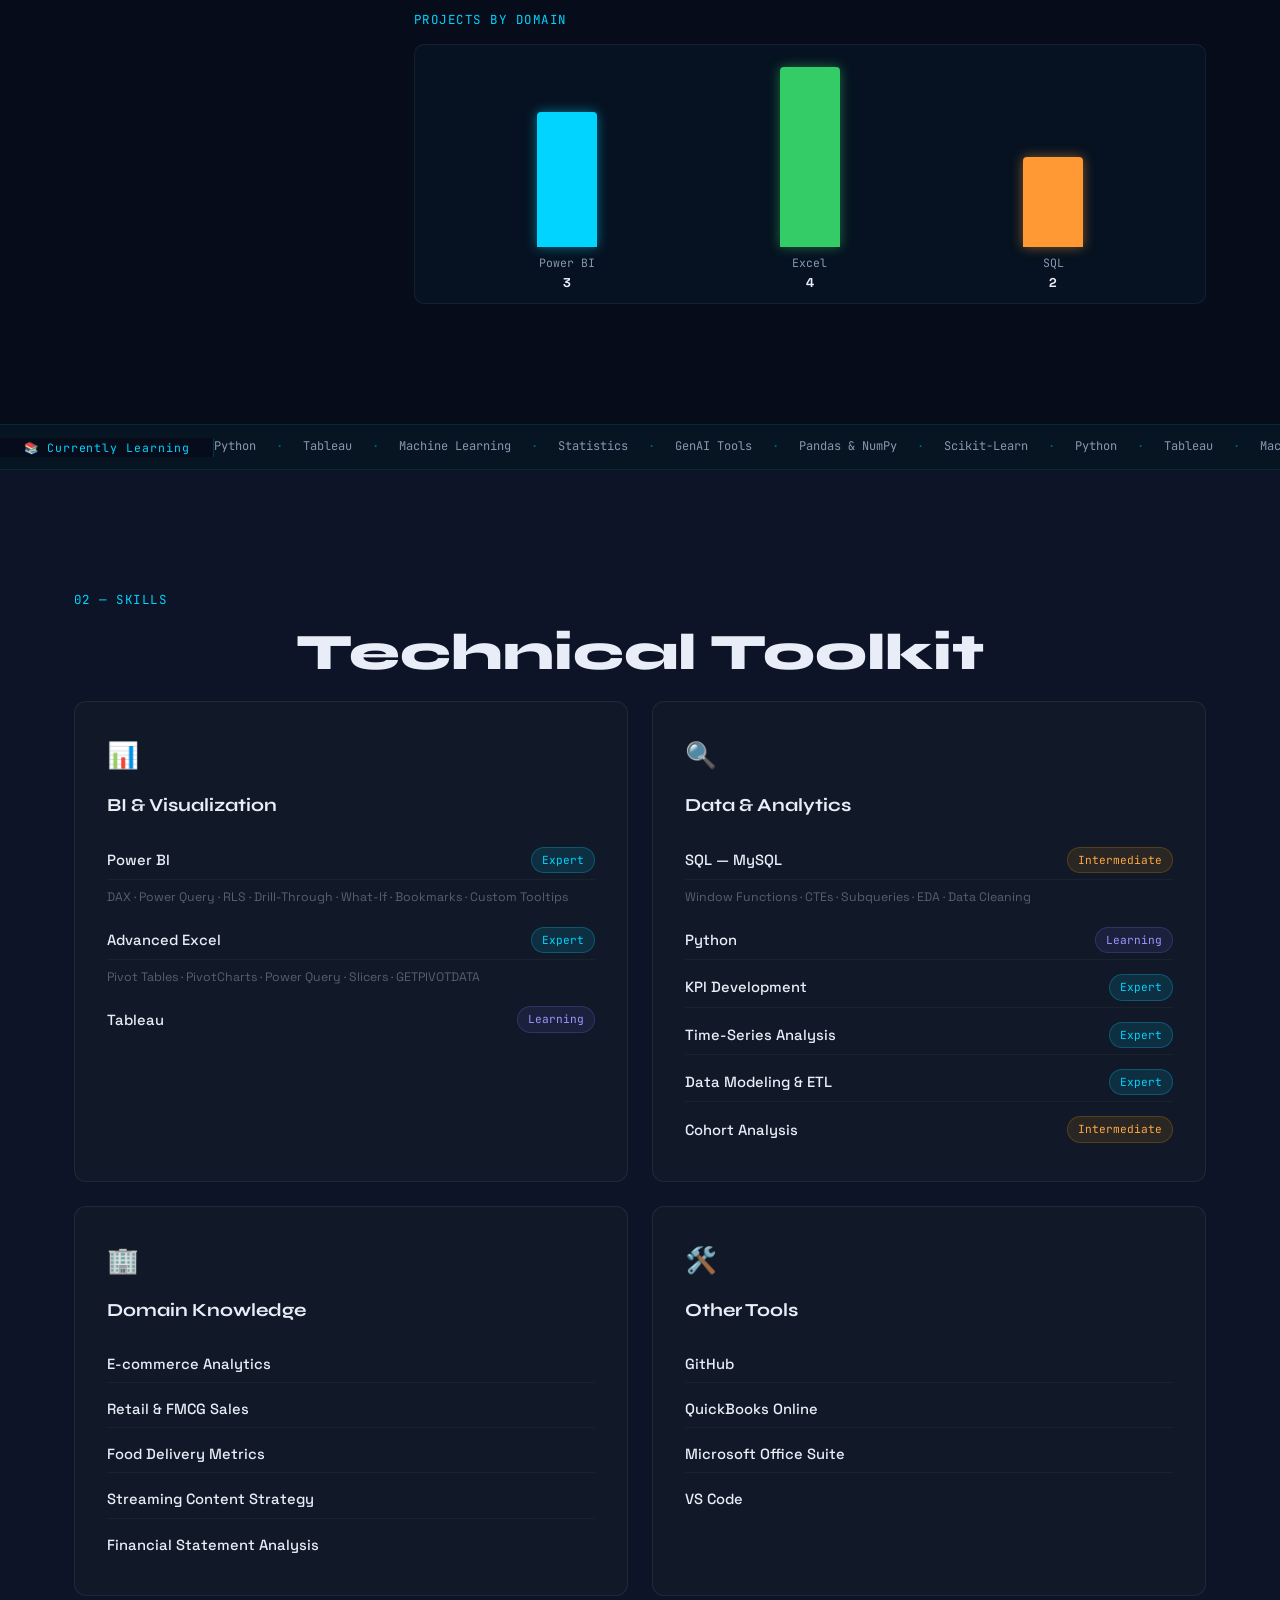
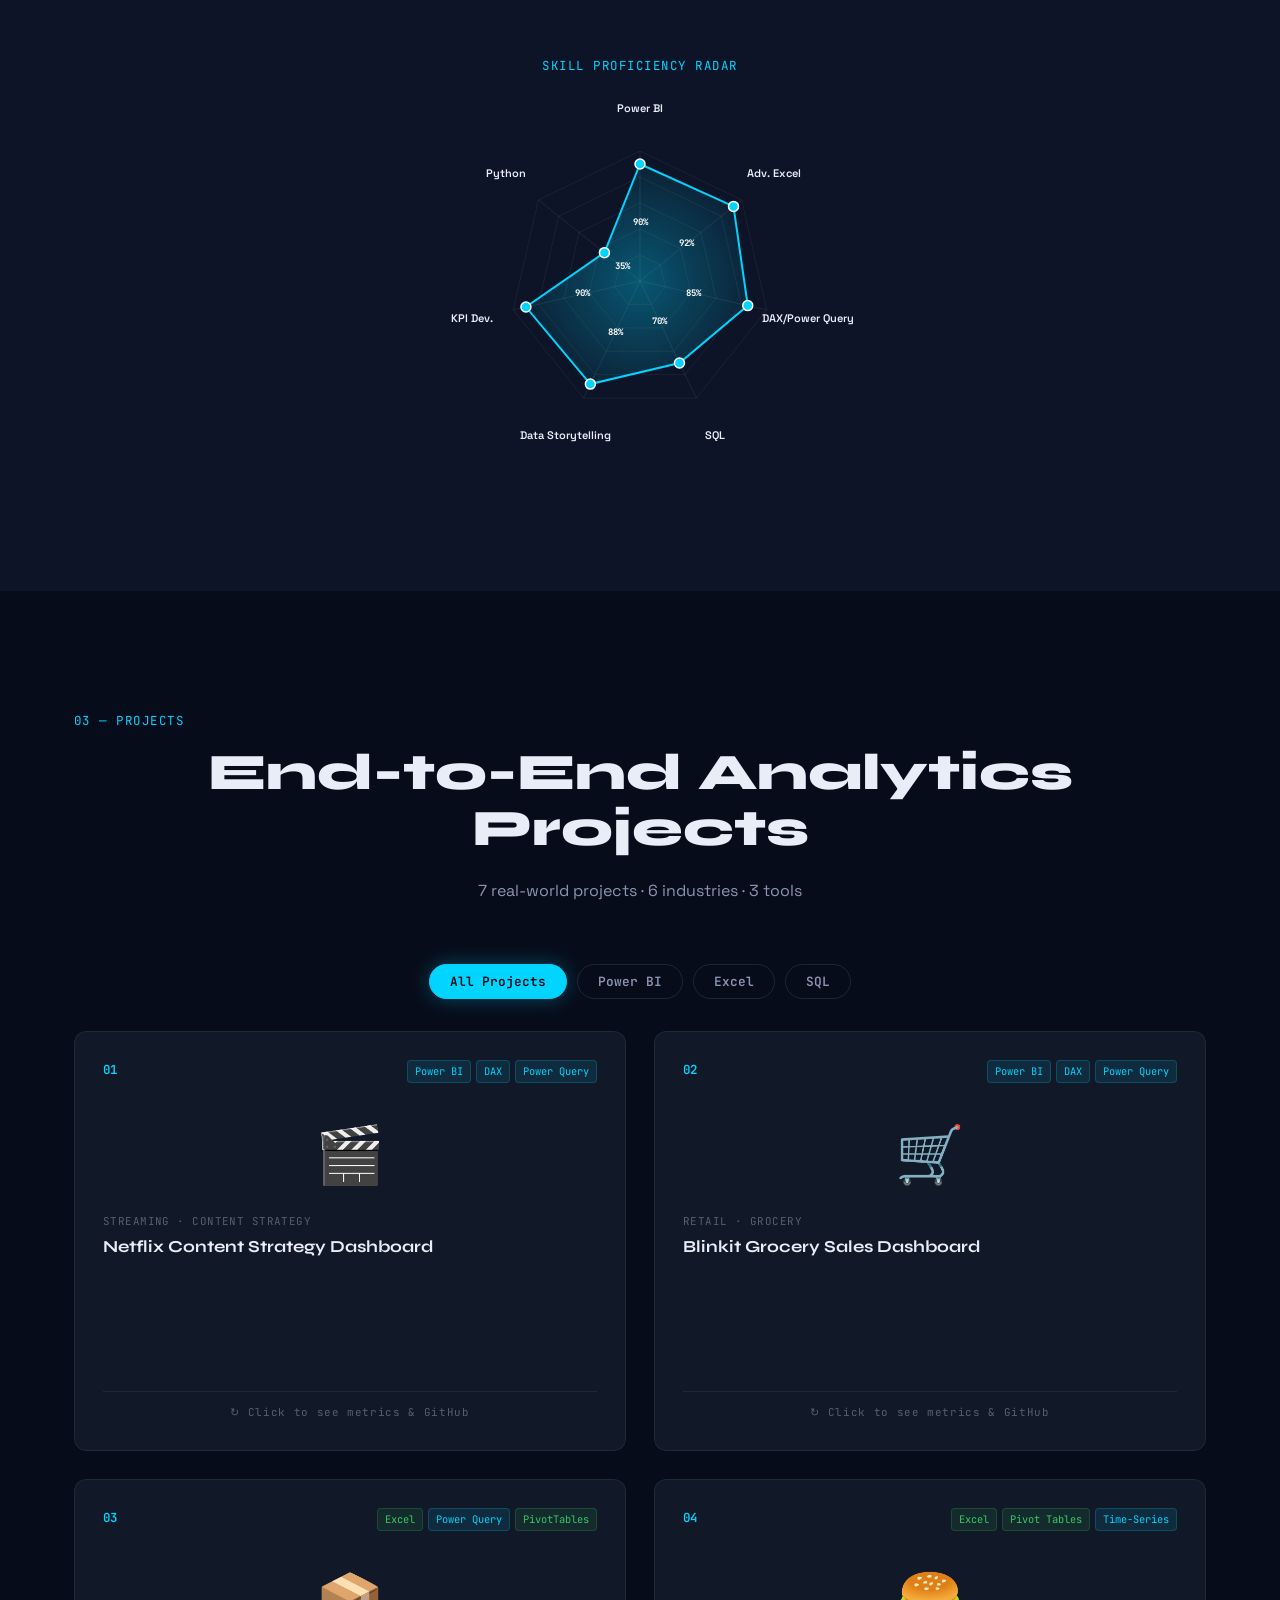
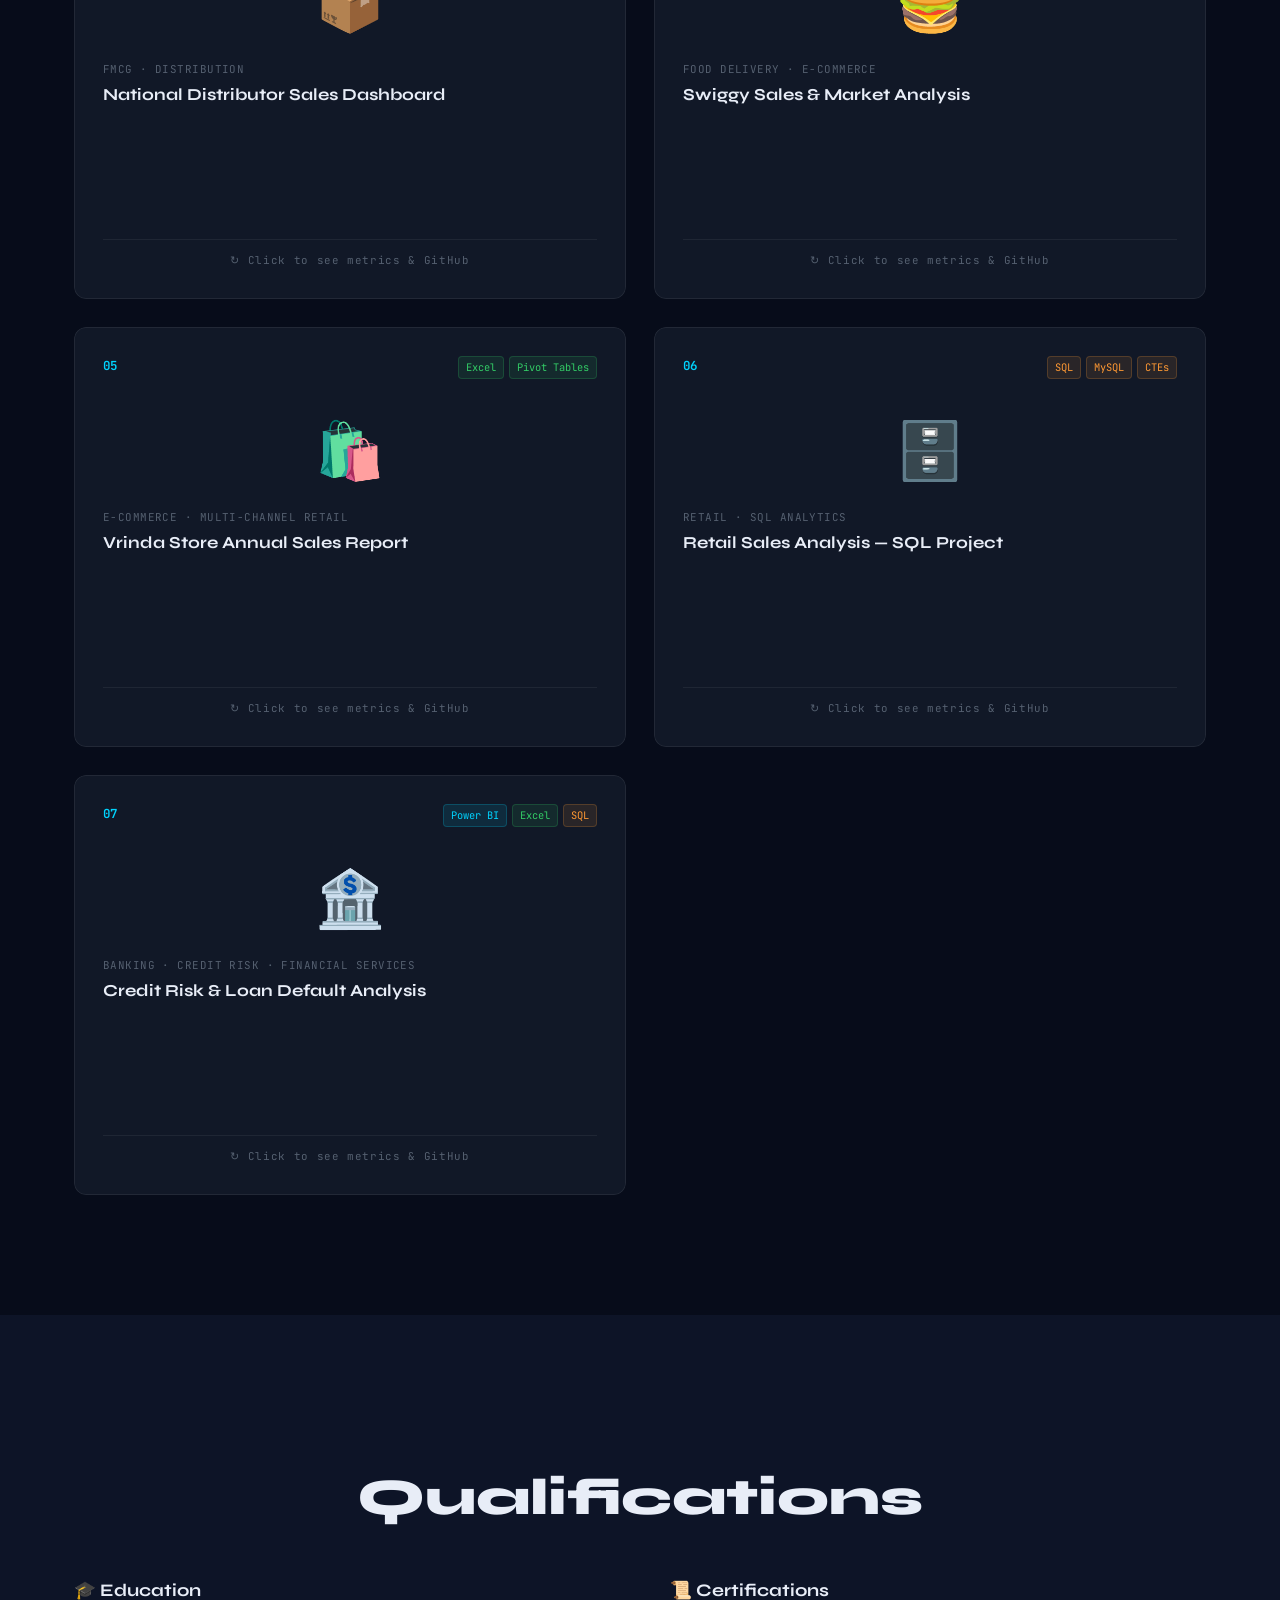
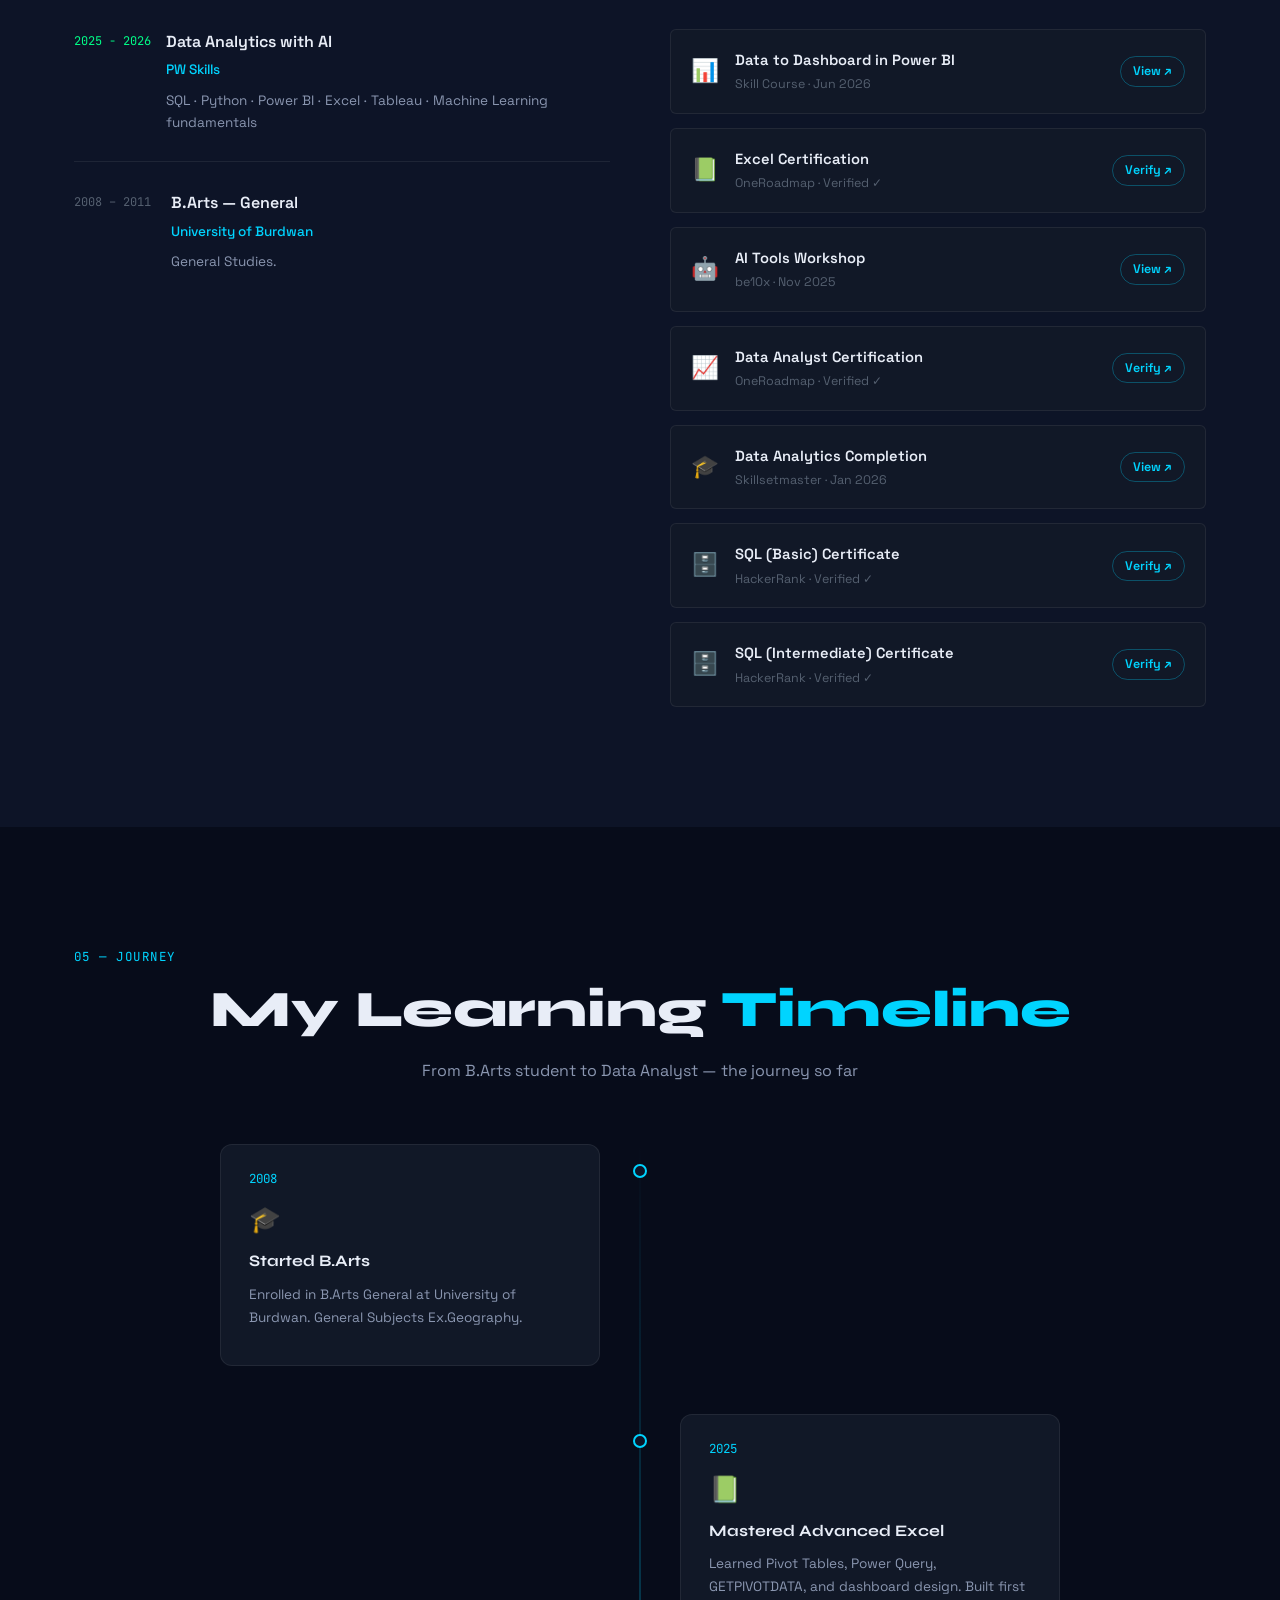
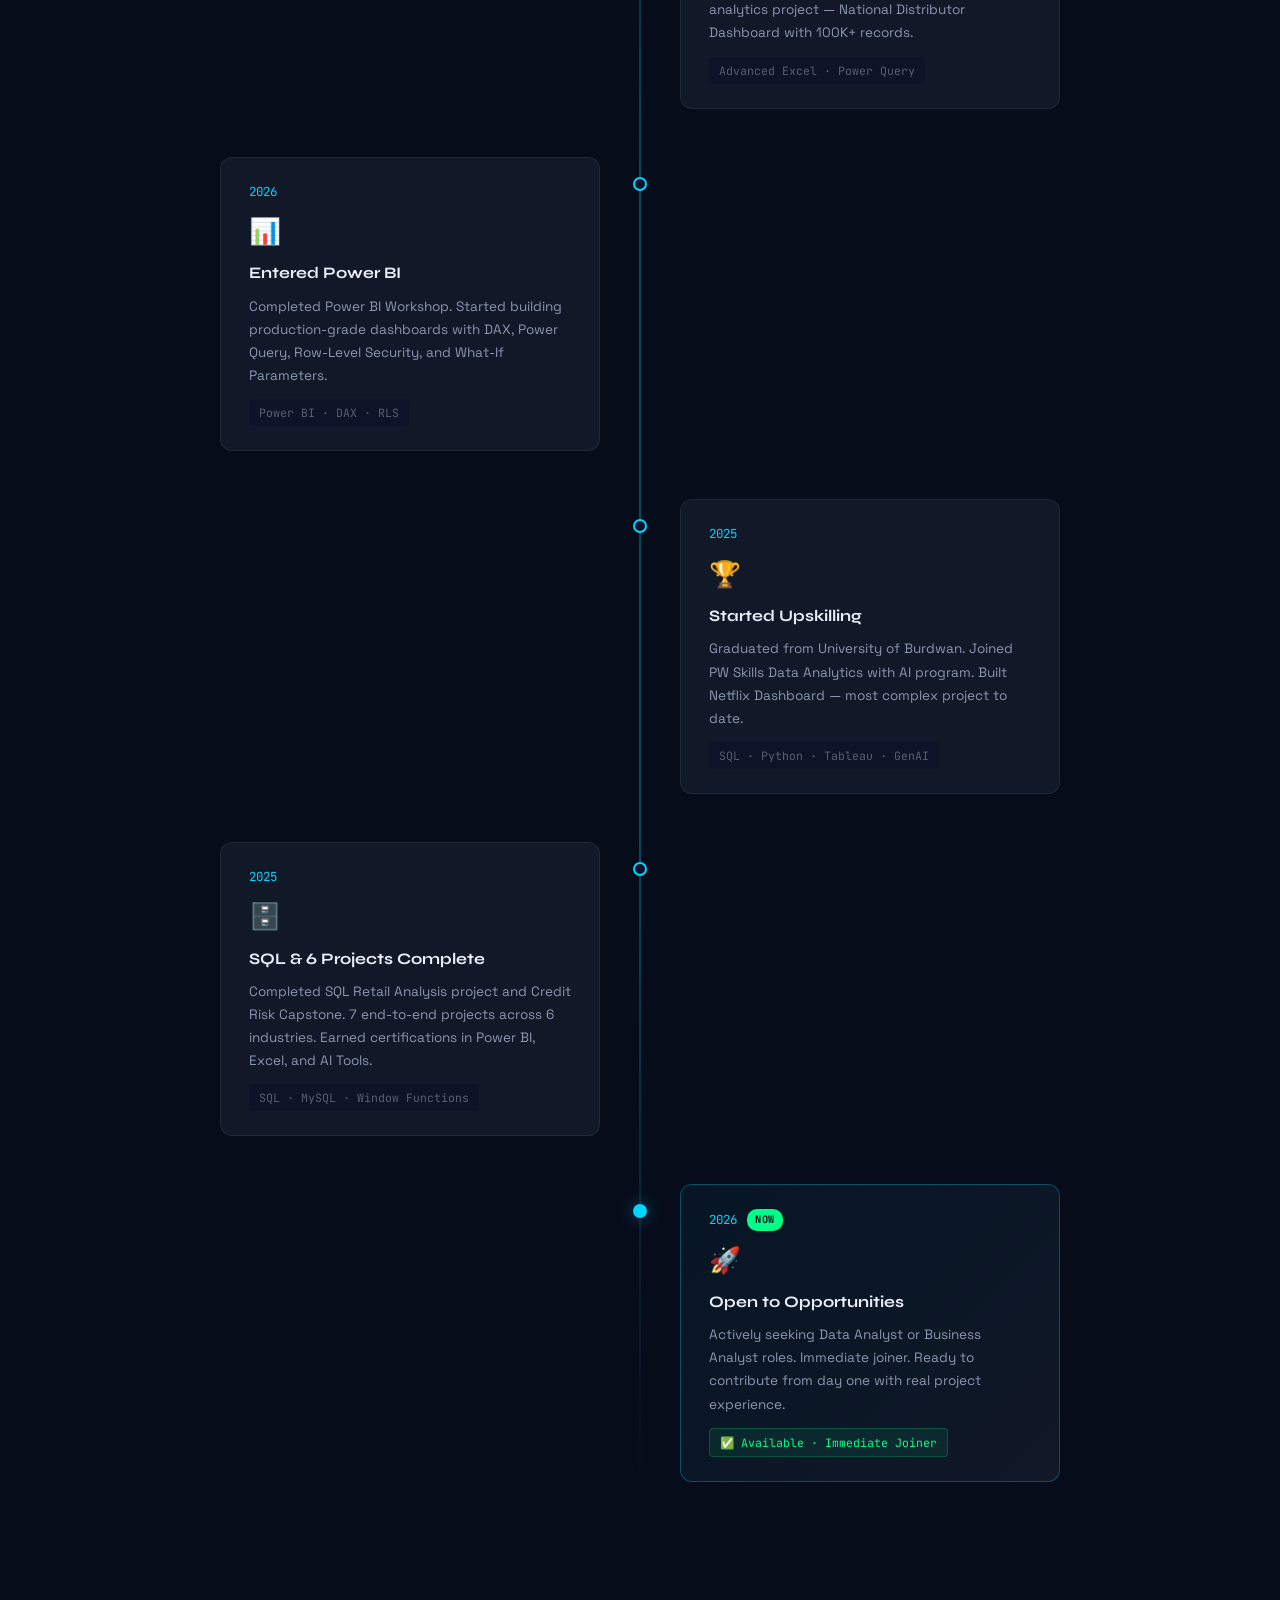
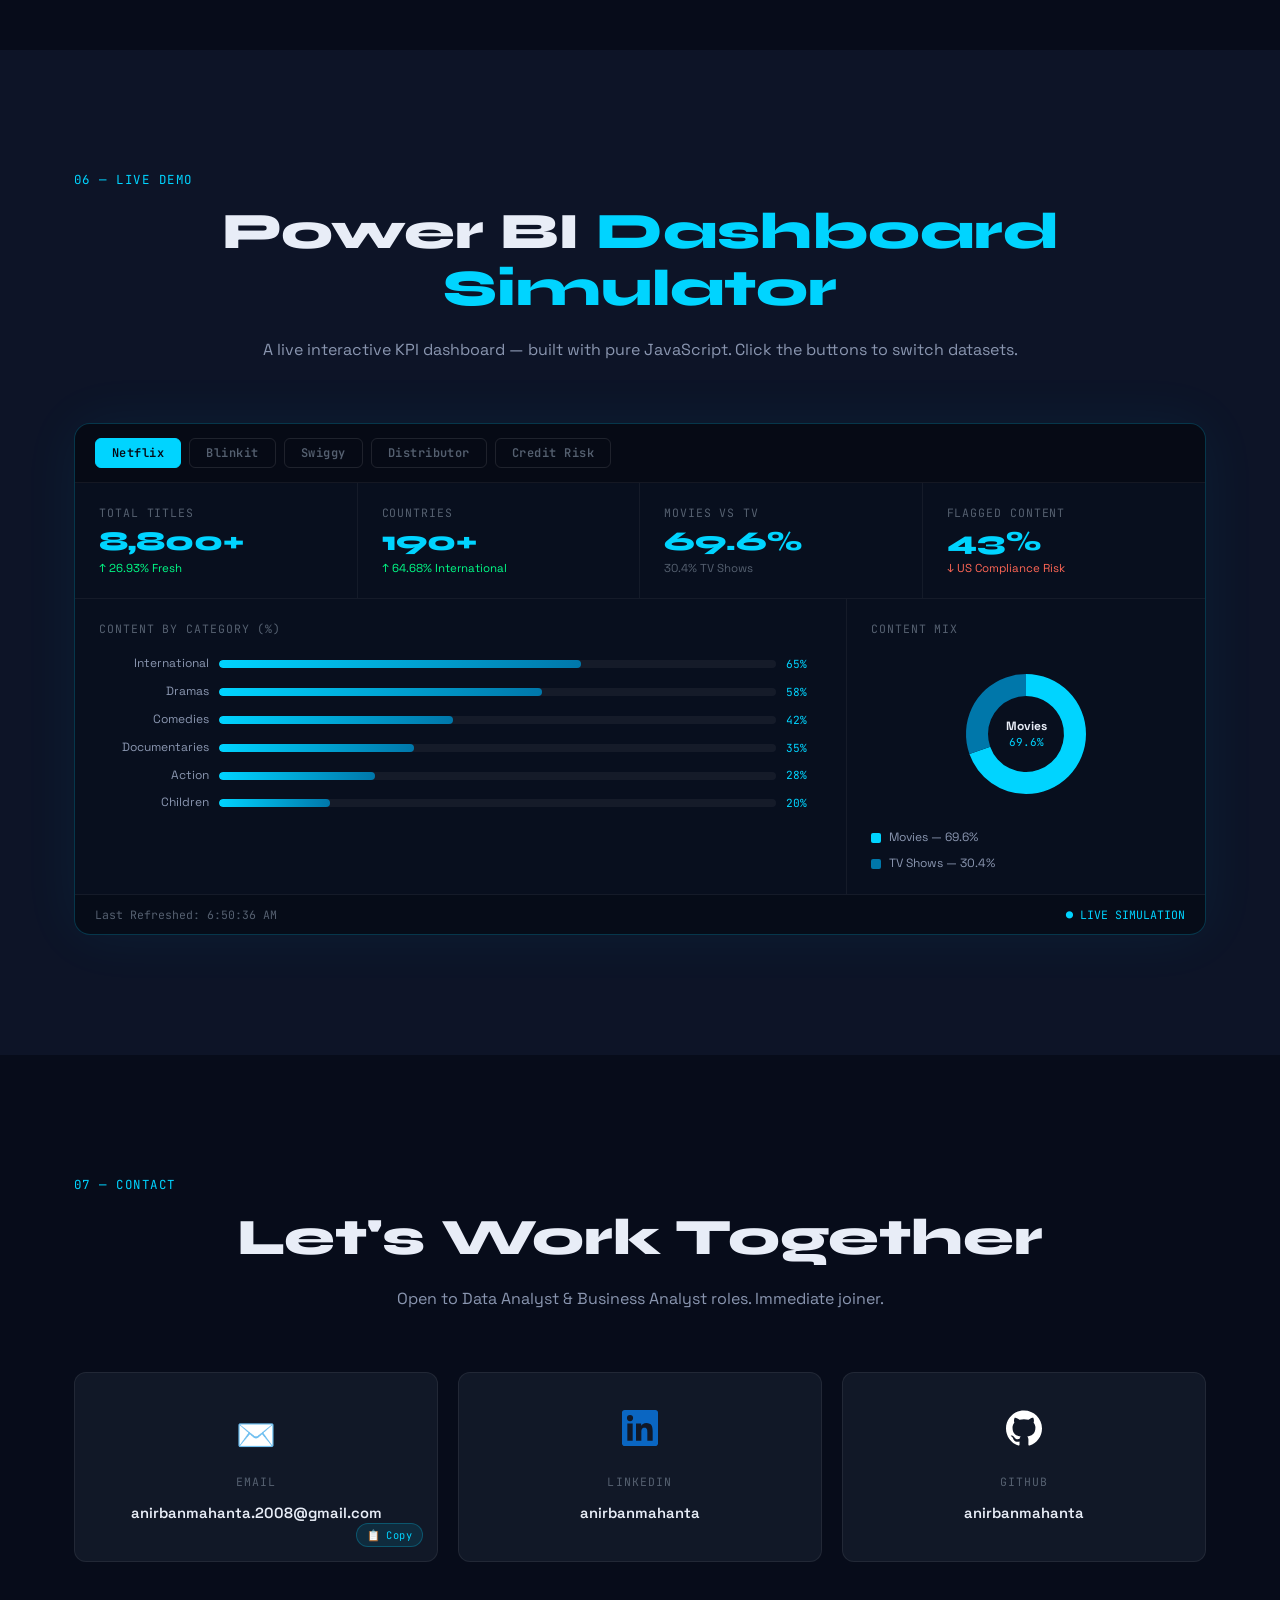
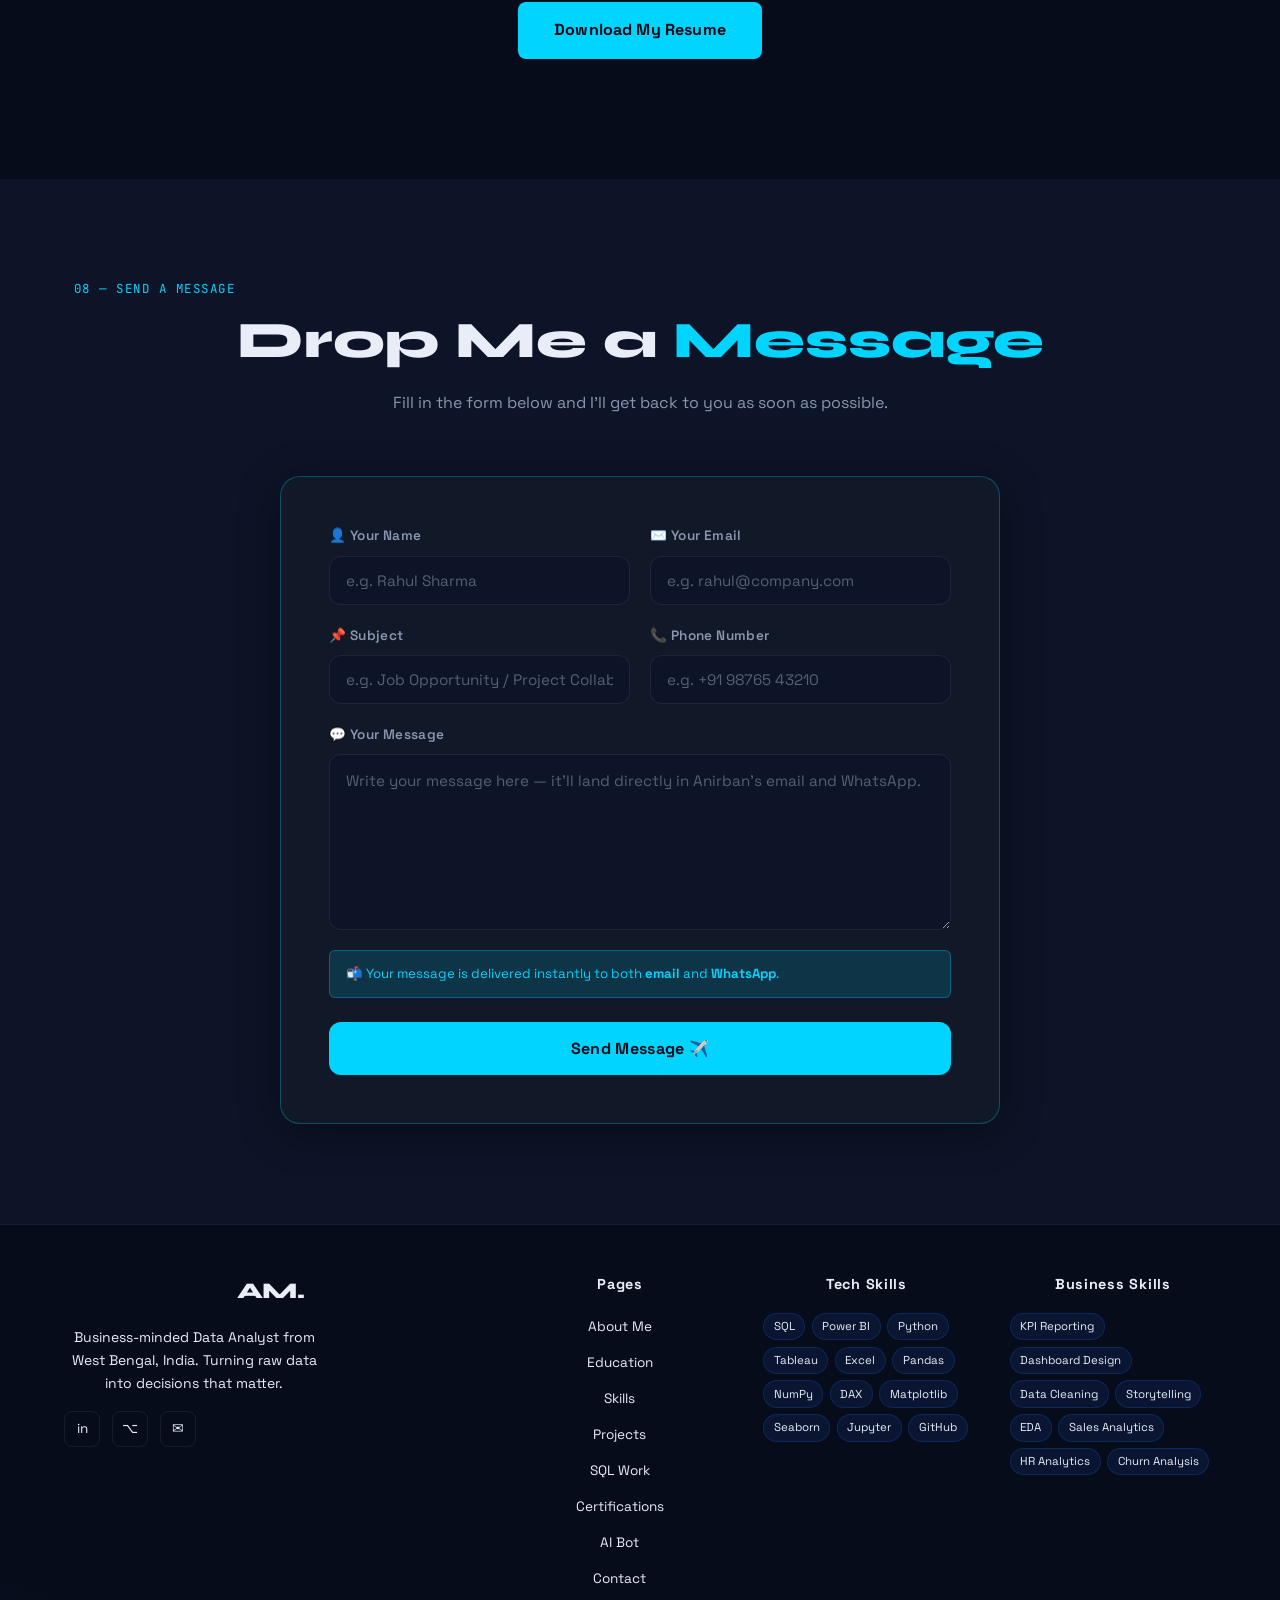
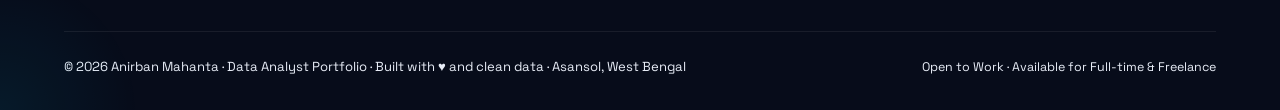
==== commit df2ba2cf: "Update index.html" ====
--- a/index.html
+++ b/index.html
@@ -524,19 +524,19 @@
         <div class="edu-col">
           <h3 class="col-heading reveal">🎓 Education</h3>
           <div class="edu-card reveal">
-            <div class="edu-year ongoing">Ongoing</div>
+            <div class="edu-year ongoing">2025 - 2026</div>
             <div class="edu-details">
-              <div class="edu-degree">Data Analytics with GenAI Program</div>
+              <div class="edu-degree">Data Analytics with AI</div>
               <div class="edu-inst">PW Skills</div>
-              <div class="edu-desc">SQL · Python · Power BI · Tableau · Machine Learning fundamentals</div>
+              <div class="edu-desc">SQL · Python · Power BI · Excel · Tableau · Machine Learning fundamentals</div>
             </div>
           </div>
           <div class="edu-card reveal delay-1">
-            <div class="edu-year">2020 – 2024</div>
+            <div class="edu-year">2008 – 2011</div>
             <div class="edu-details">
               <div class="edu-degree">B.Arts — General</div>
               <div class="edu-inst">University of Burdwan</div>
-              <div class="edu-desc">Core coursework in financial accounting, business analytics, and economics.</div>
+              <div class="edu-desc">General Studies.</div>
             </div>
           </div>
         </div>
@@ -546,8 +546,8 @@
           <div class="cert-card reveal" onclick="openCert('pdf', 'assets/certificates/Power_BI_Workshop.pdf')" style="cursor:pointer">
             <div class="cert-icon">📊</div>
             <div class="cert-details">
-              <div class="cert-name">Power BI Workshop</div>
-              <div class="cert-body">OfficeMaster · Nov 2025</div>
+              <div class="cert-name">Data to Dashboard in Power BI</div>
+              <div class="cert-body">Skill Course · Jun 2026</div>
             </div>
             <span class="cert-view">View ↗</span>
           </div>
@@ -624,12 +624,12 @@
     <div class="container">
       <div class="section-label reveal">05 — Journey</div>
       <h2 class="section-title centered reveal">My Learning <span class="accent-text">Timeline</span></h2>
-      <p class="section-sub reveal">From B.Com student to Data Analyst — the journey so far</p>
+      <p class="section-sub reveal">From B.Arts student to Data Analyst — the journey so far</p>
       <div class="timeline-wrap">
         <div class="tl-item reveal" data-side="left">
           <div class="tl-dot"></div>
           <div class="tl-card">
-            <div class="tl-date">2020</div>
+            <div class="tl-date">2008</div>
             <div class="tl-icon">🎓</div>
             <div class="tl-title">Started B.Arts</div>
             <div class="tl-desc">Enrolled in B.Arts General at University of Burdwan. General Subjects Ex.Geography.</div>
@@ -638,7 +638,7 @@
         <div class="tl-item reveal delay-1" data-side="right">
           <div class="tl-dot"></div>
           <div class="tl-card">
-            <div class="tl-date">2022</div>
+            <div class="tl-date">2025</div>
             <div class="tl-icon">📗</div>
             <div class="tl-title">Mastered Advanced Excel</div>
             <div class="tl-desc">Learned Pivot Tables, Power Query, GETPIVOTDATA, and dashboard design. Built first analytics project — National Distributor Dashboard with 100K+ records.</div>
@@ -648,7 +648,7 @@
         <div class="tl-item reveal delay-2" data-side="left">
           <div class="tl-dot"></div>
           <div class="tl-card">
-            <div class="tl-date">2023</div>
+            <div class="tl-date">2026</div>
             <div class="tl-icon">📊</div>
             <div class="tl-title">Entered Power BI</div>
             <div class="tl-desc">Completed Power BI Workshop. Started building production-grade dashboards with DAX, Power Query, Row-Level Security, and What-If Parameters.</div>
@@ -658,10 +658,10 @@
         <div class="tl-item reveal delay-1" data-side="right">
           <div class="tl-dot"></div>
           <div class="tl-card">
-            <div class="tl-date">2024</div>
+            <div class="tl-date">2025</div>
             <div class="tl-icon">🏆</div>
-            <div class="tl-title">Completed B.Com · Started Upskilling</div>
-            <div class="tl-desc">Graduated from University of Burdwan. Joined PW Skills Data Analytics with GenAI program. Built Netflix Dashboard — most complex project to date.</div>
+            <div class="tl-title">Started Upskilling</div>
+            <div class="tl-desc">Graduated from University of Burdwan. Joined PW Skills Data Analytics with AI program. Built Netflix Dashboard — most complex project to date.</div>
             <div class="tl-tag">SQL · Python · Tableau · GenAI</div>
           </div>
         </div>
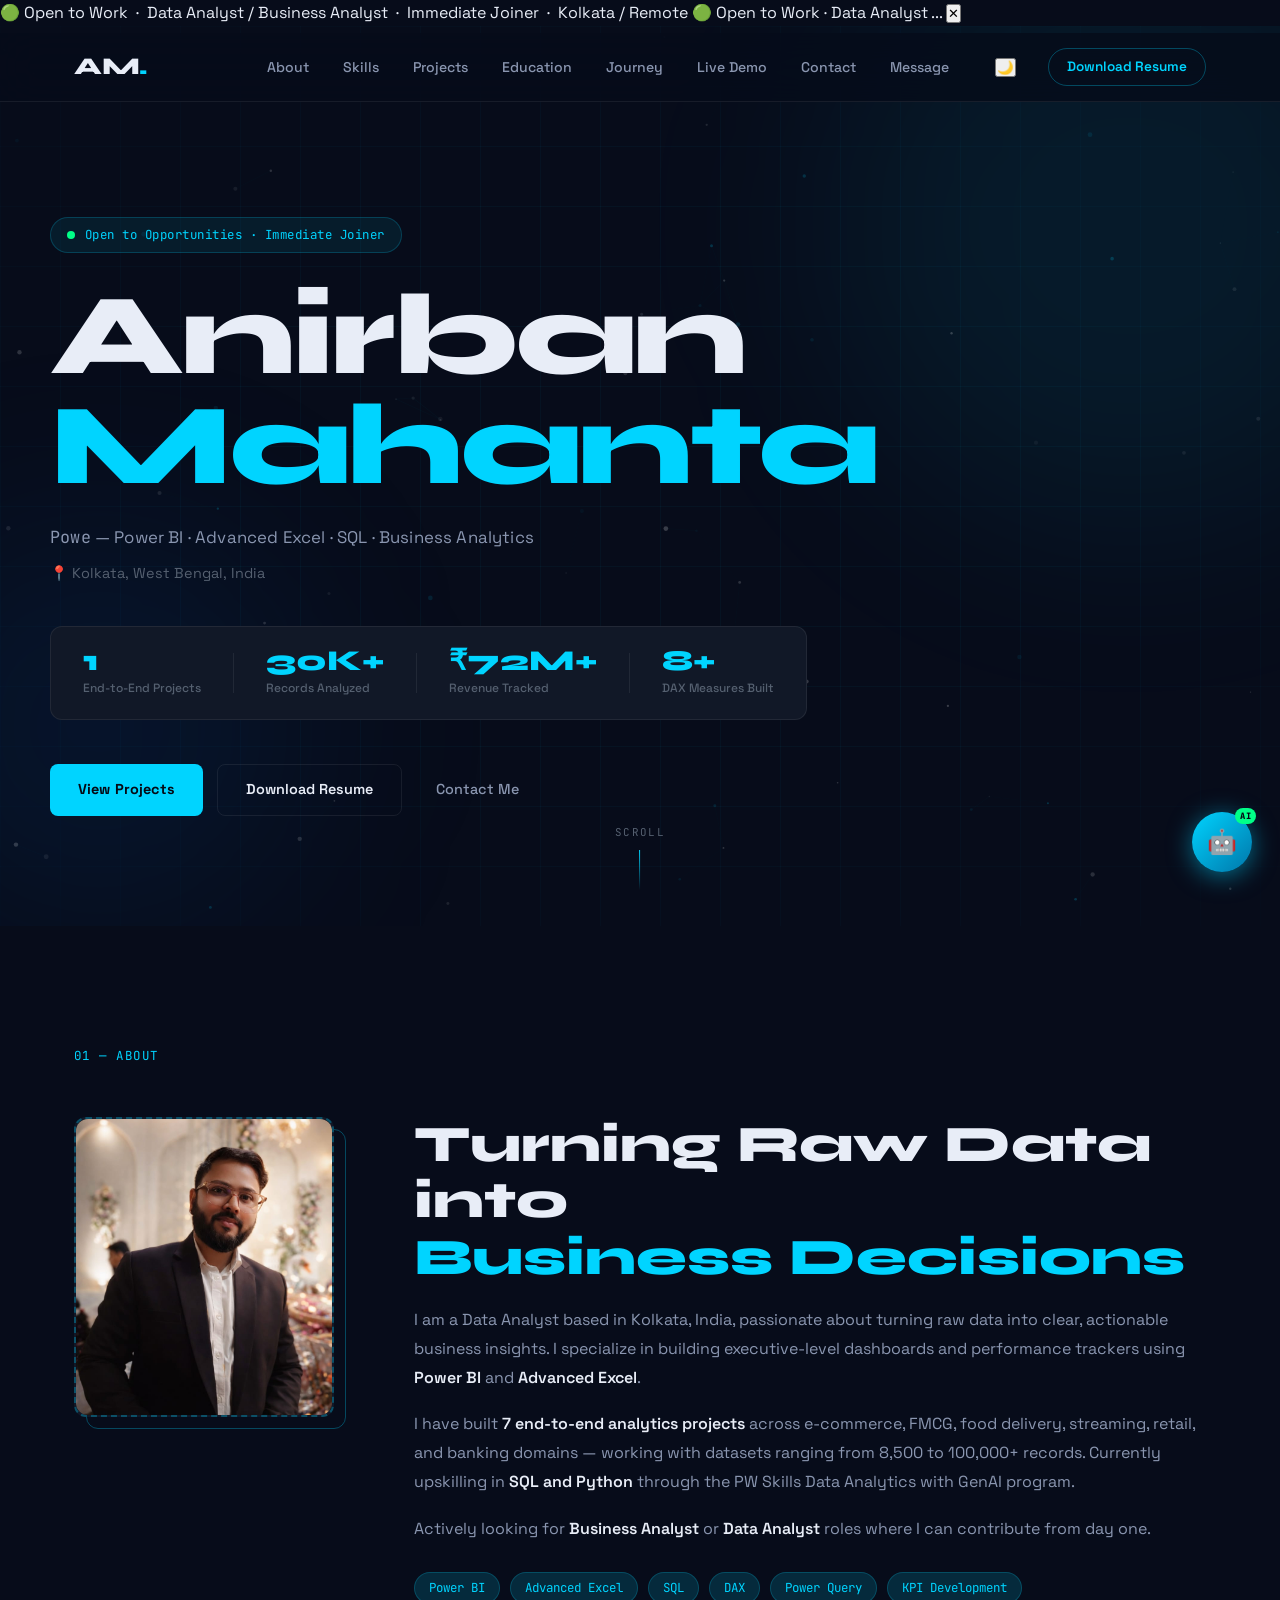
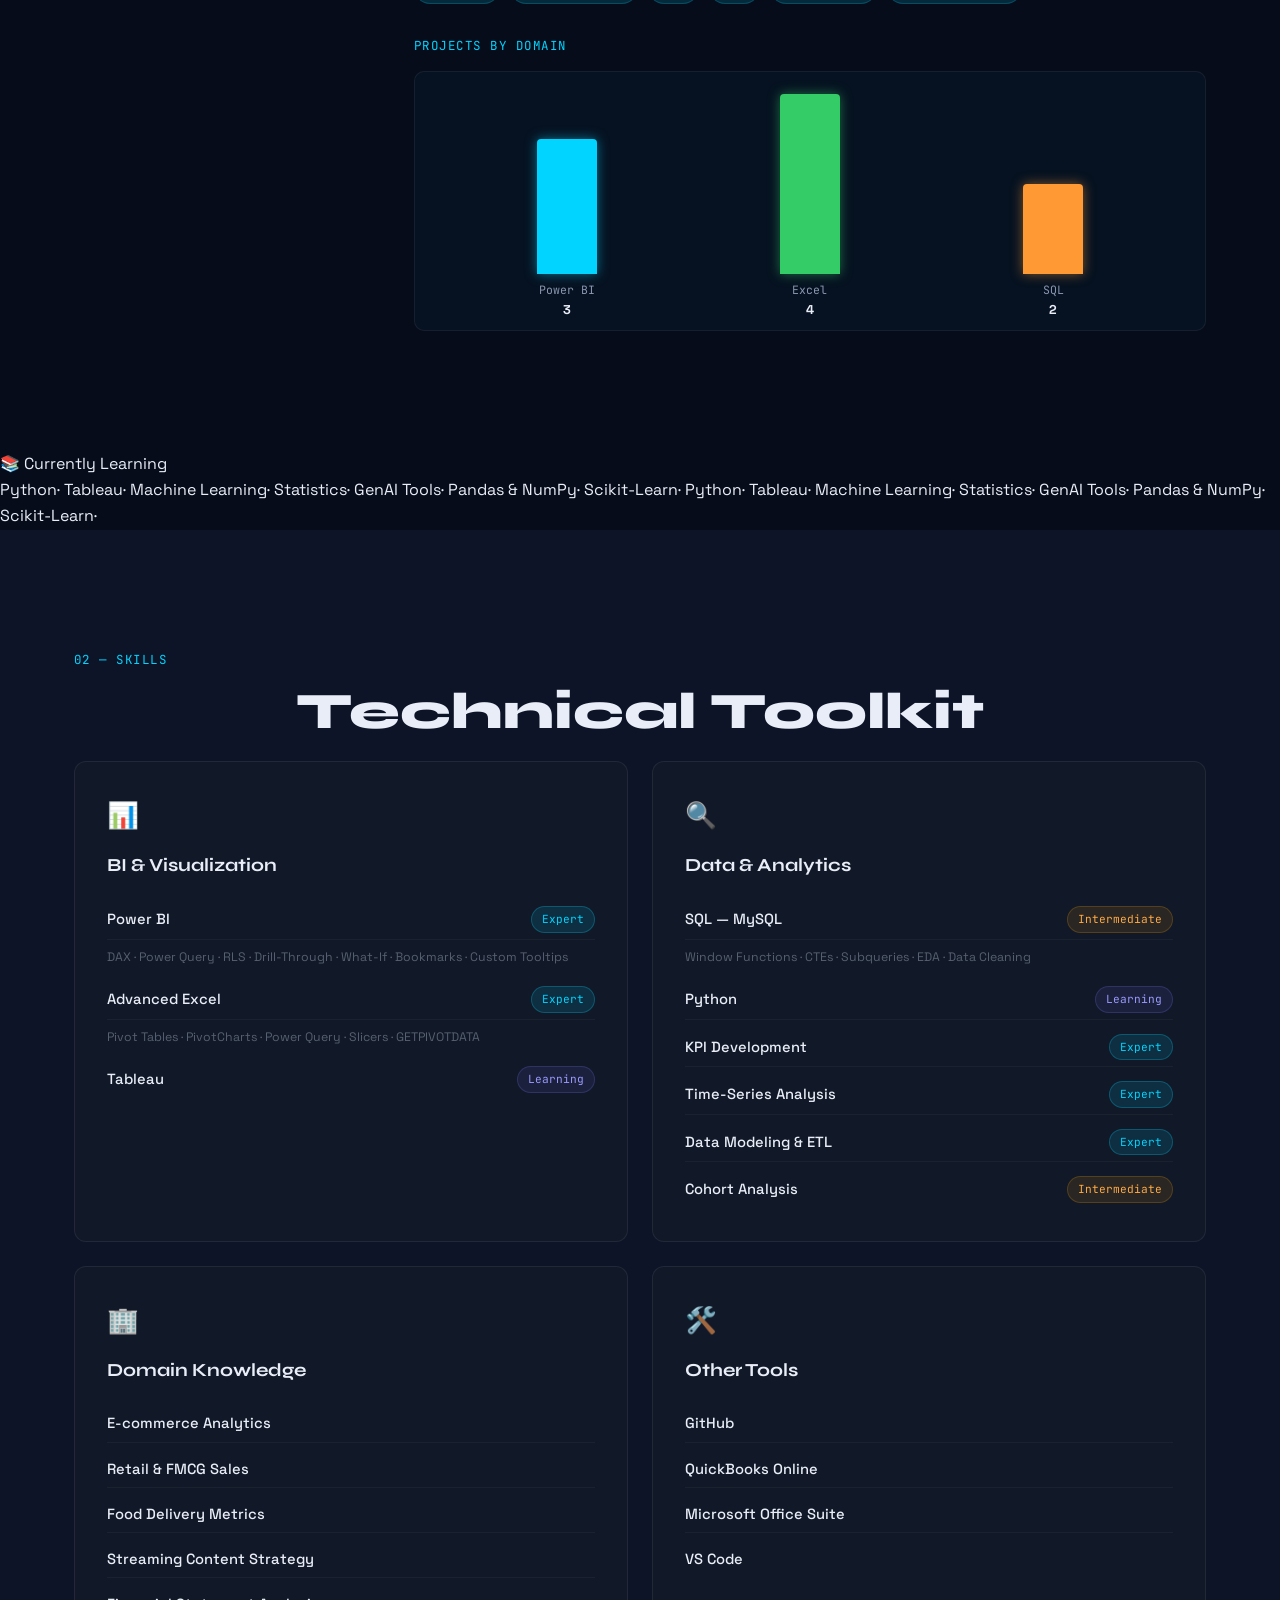
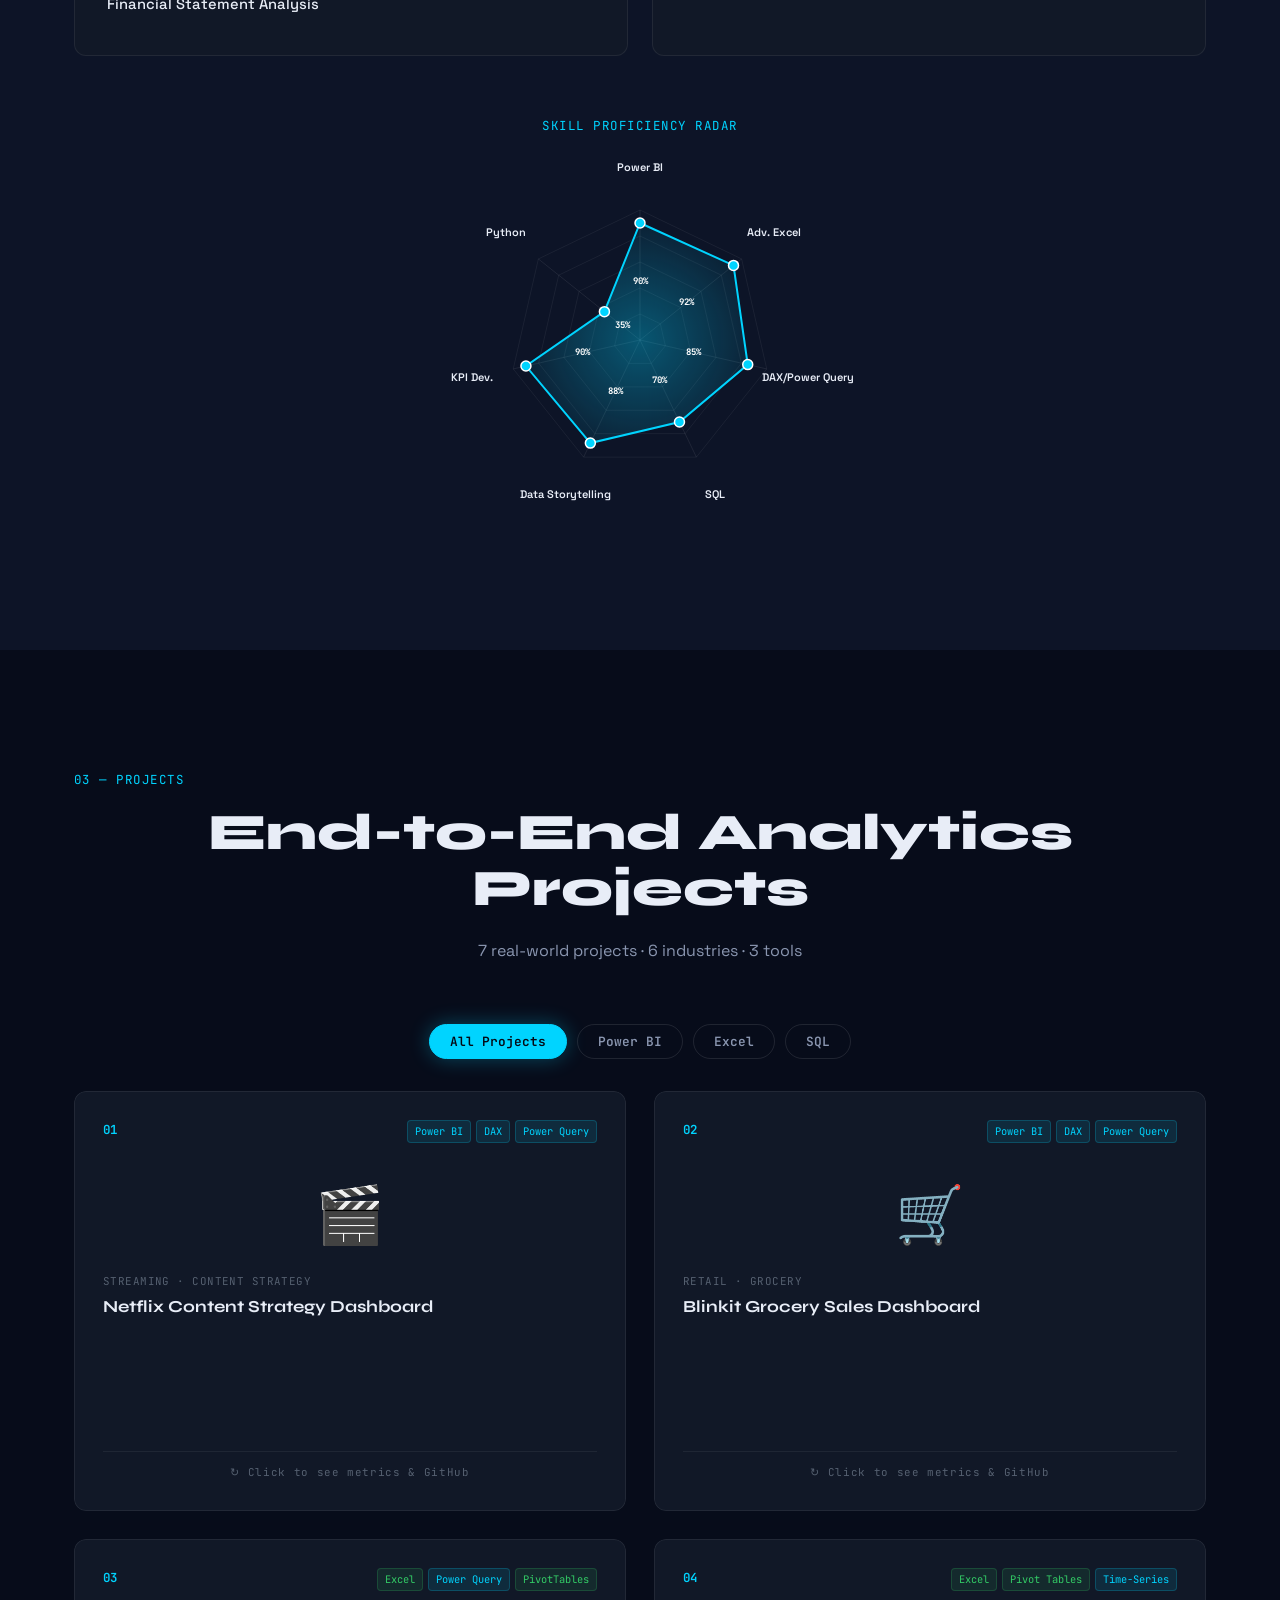
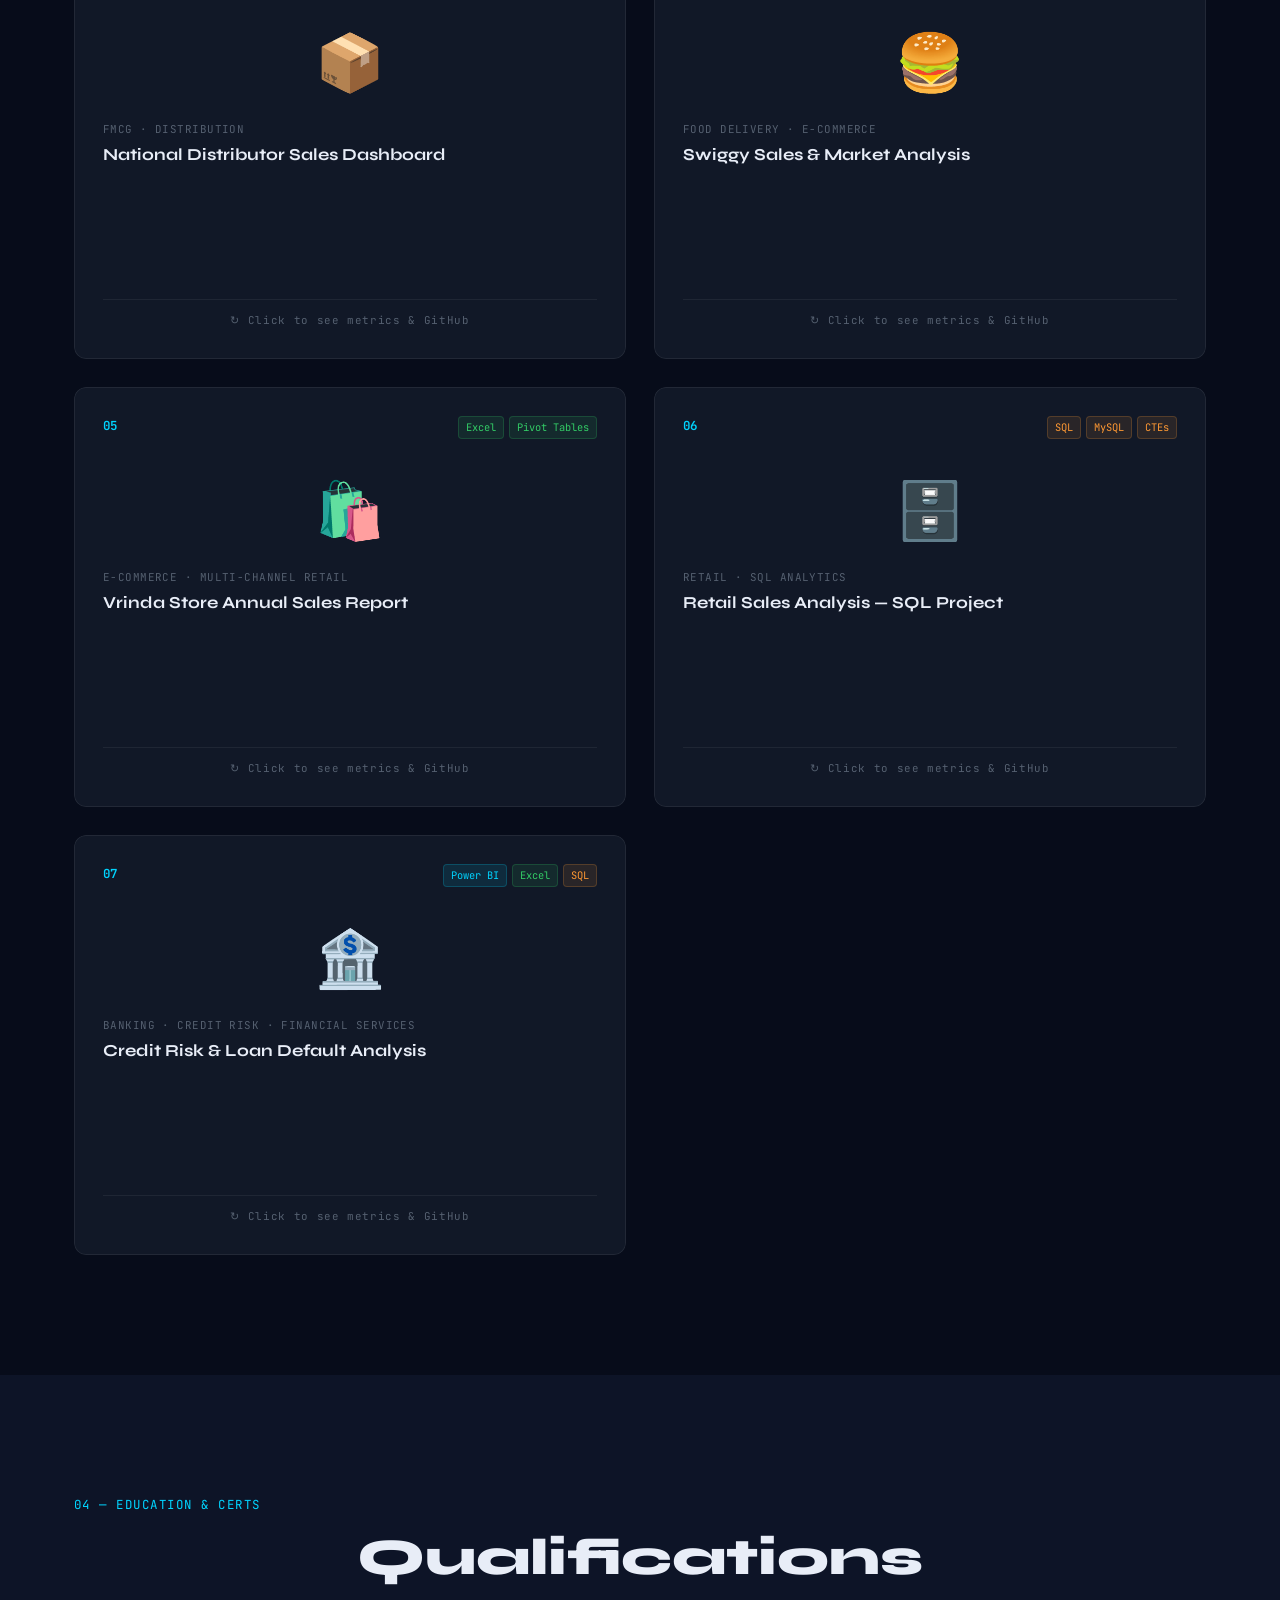
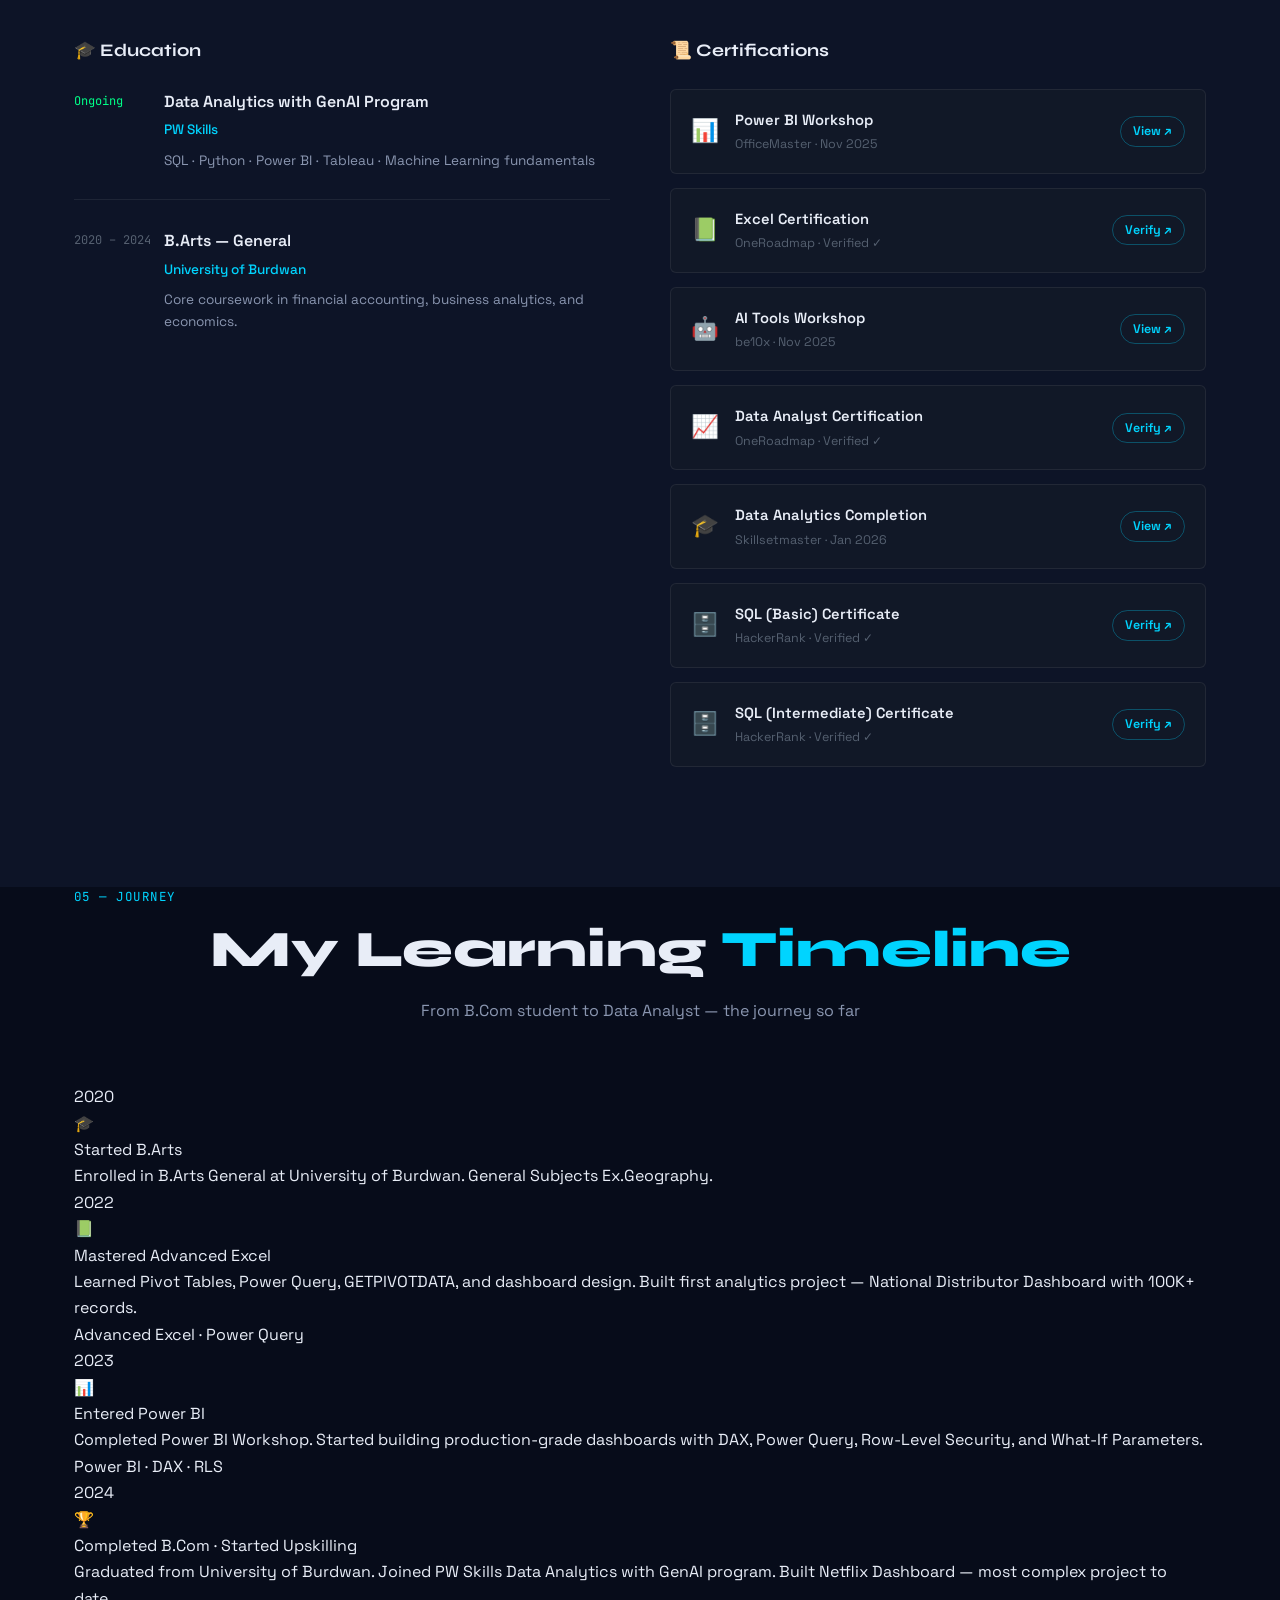
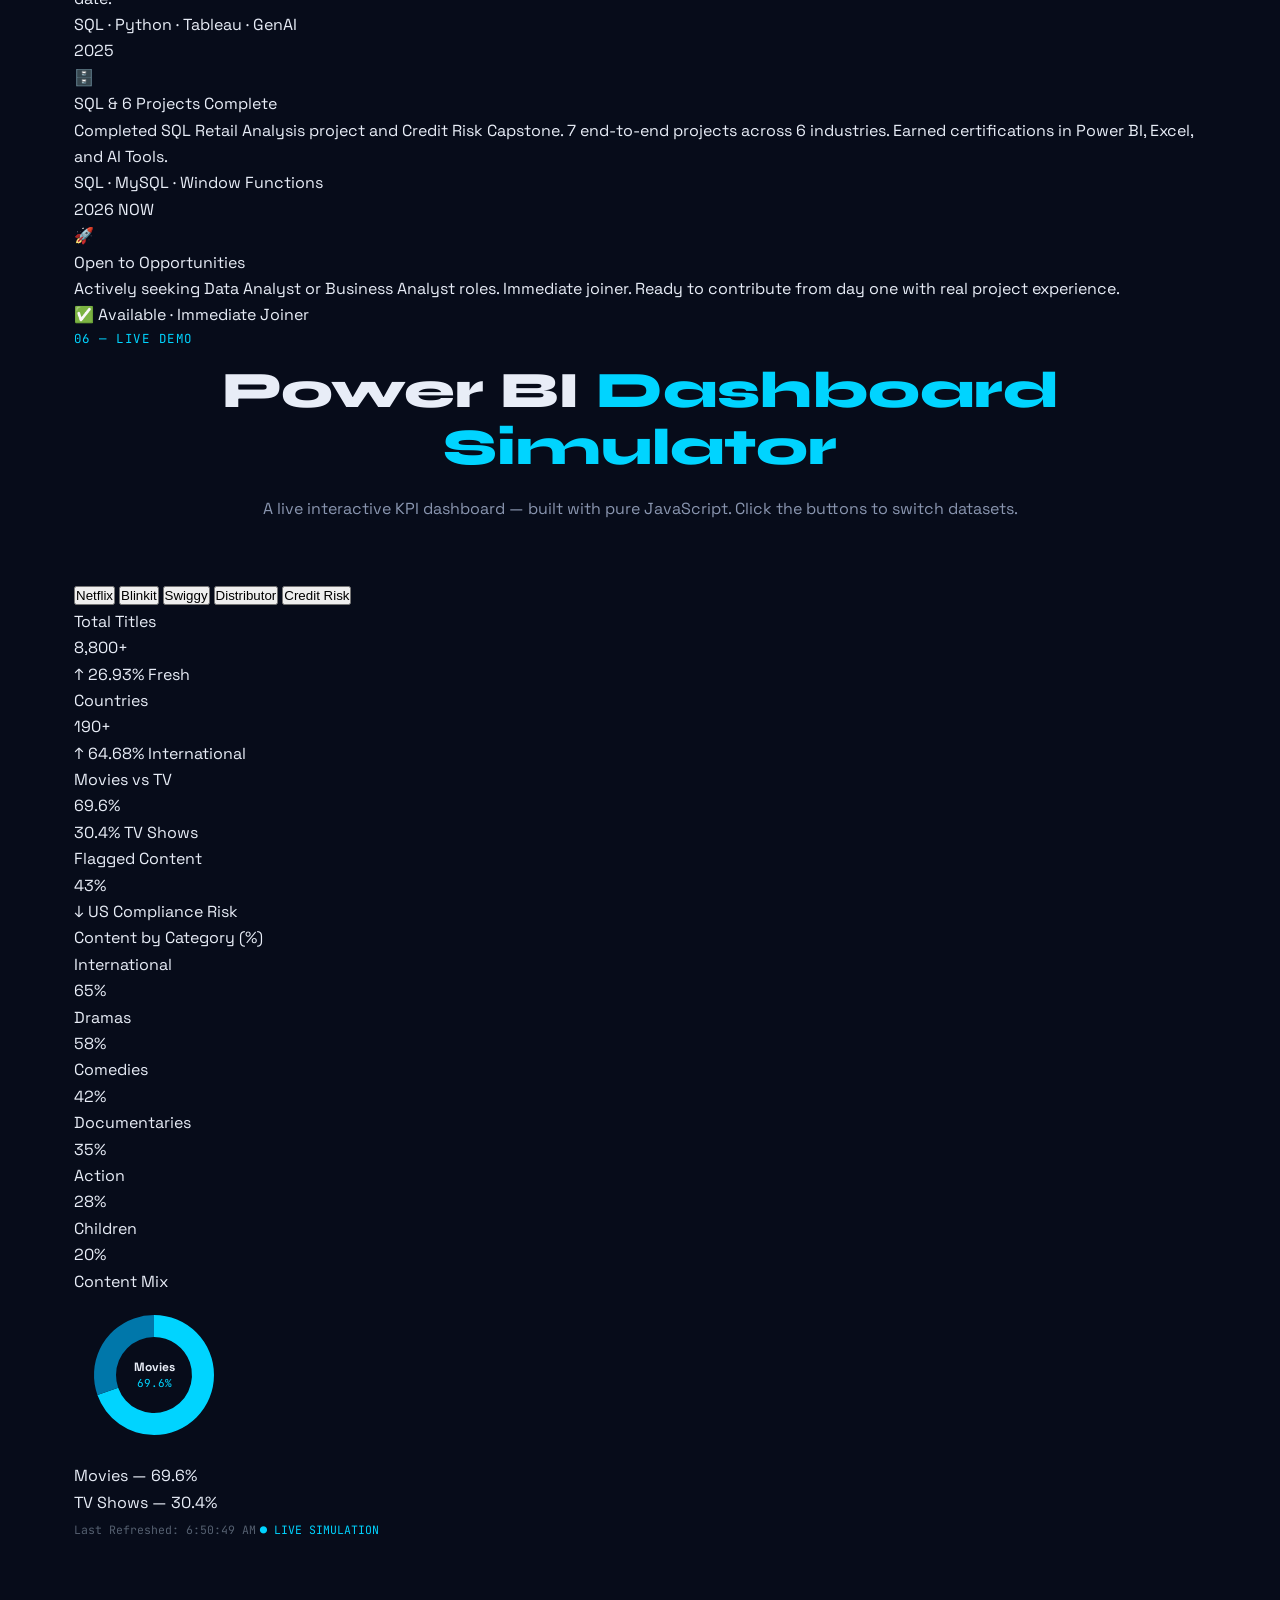
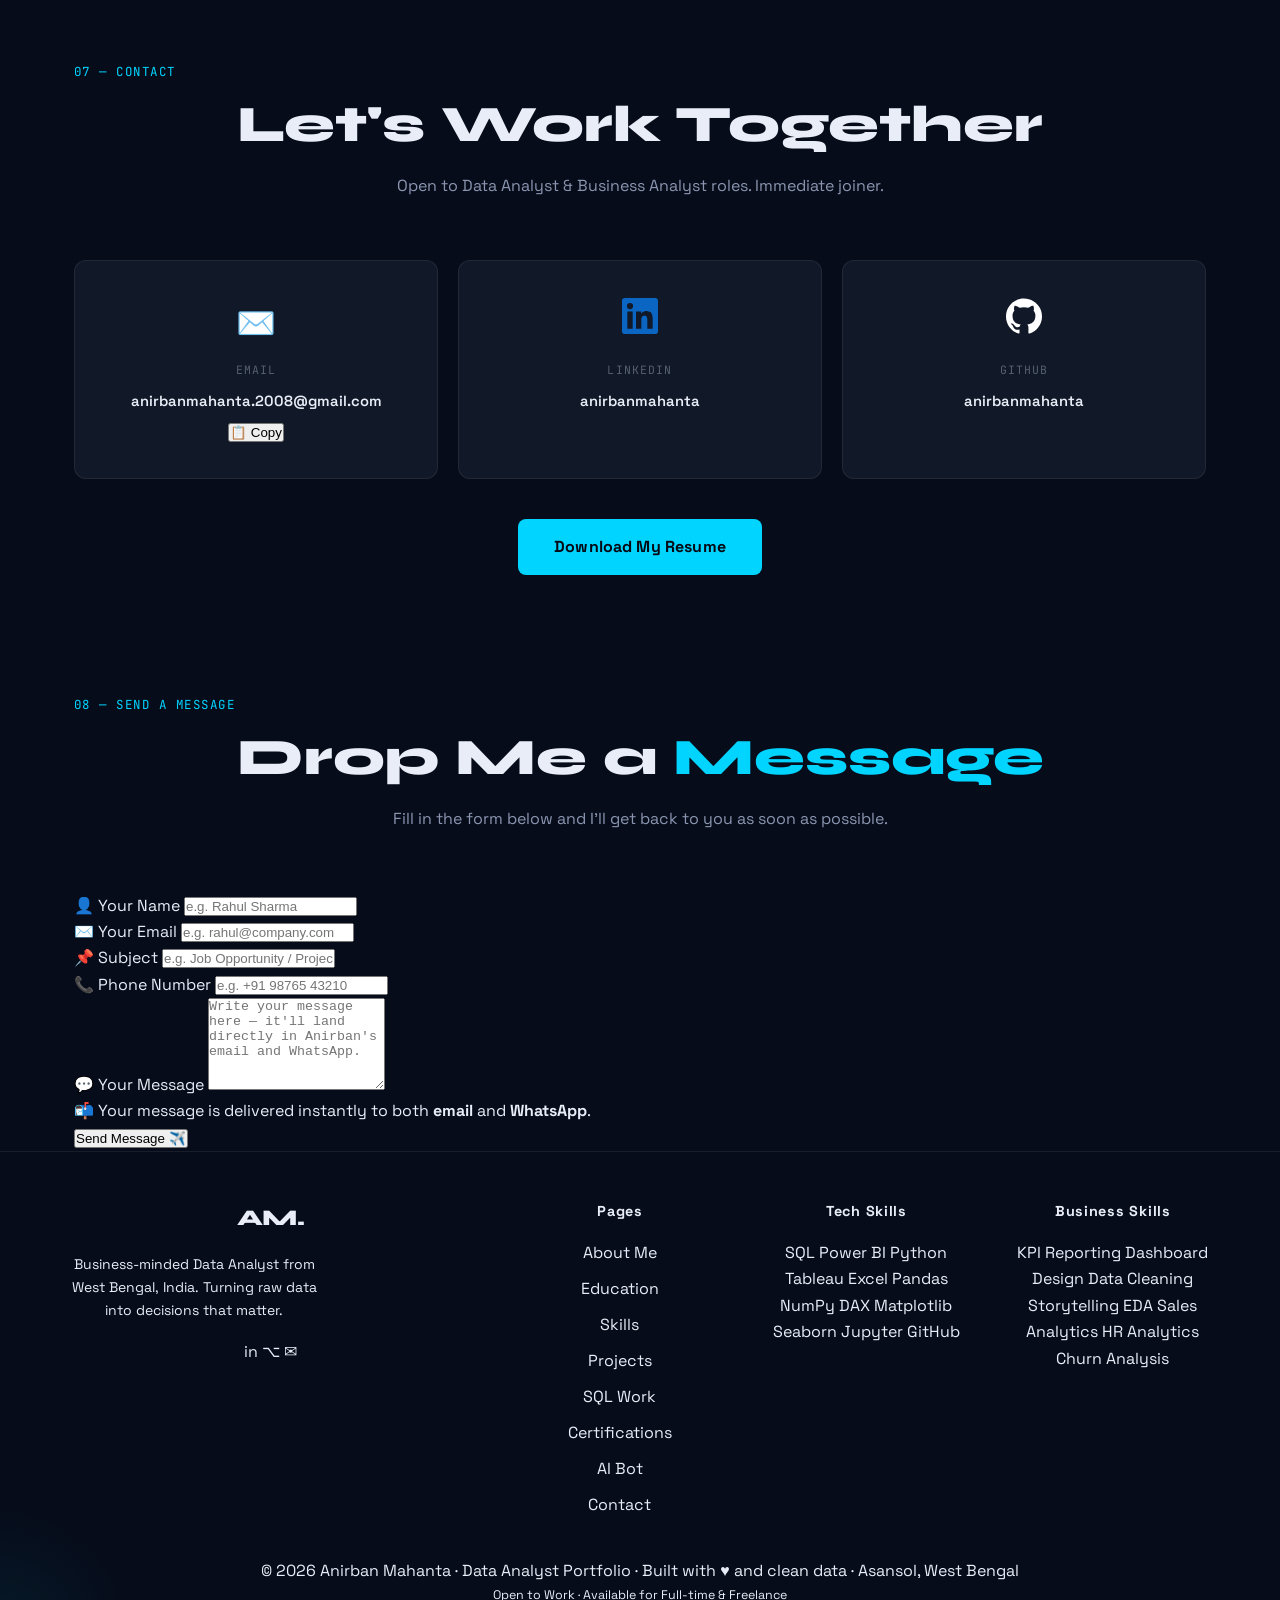
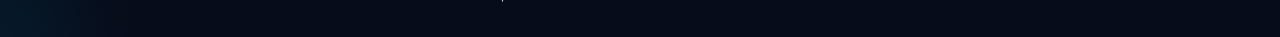
==== commit 1ad4cc73: "Add files via upload" ====
--- a/index.html
+++ b/index.html
@@ -524,19 +524,19 @@
         <div class="edu-col">
           <h3 class="col-heading reveal">🎓 Education</h3>
           <div class="edu-card reveal">
-            <div class="edu-year ongoing">2025 - 2026</div>
+            <div class="edu-year ongoing">Ongoing</div>
             <div class="edu-details">
-              <div class="edu-degree">Data Analytics with AI</div>
+              <div class="edu-degree">Data Analytics with GenAI Program</div>
               <div class="edu-inst">PW Skills</div>
-              <div class="edu-desc">SQL · Python · Power BI · Excel · Tableau · Machine Learning fundamentals</div>
+              <div class="edu-desc">SQL · Python · Power BI · Tableau · Machine Learning fundamentals</div>
             </div>
           </div>
           <div class="edu-card reveal delay-1">
-            <div class="edu-year">2008 – 2011</div>
+            <div class="edu-year">2020 – 2024</div>
             <div class="edu-details">
               <div class="edu-degree">B.Arts — General</div>
               <div class="edu-inst">University of Burdwan</div>
-              <div class="edu-desc">General Studies.</div>
+              <div class="edu-desc">Core coursework in financial accounting, business analytics, and economics.</div>
             </div>
           </div>
         </div>
@@ -546,8 +546,8 @@
           <div class="cert-card reveal" onclick="openCert('pdf', 'assets/certificates/Power_BI_Workshop.pdf')" style="cursor:pointer">
             <div class="cert-icon">📊</div>
             <div class="cert-details">
-              <div class="cert-name">Data to Dashboard in Power BI</div>
-              <div class="cert-body">Skill Course · Jun 2026</div>
+              <div class="cert-name">Power BI Workshop</div>
+              <div class="cert-body">OfficeMaster · Nov 2025</div>
             </div>
             <span class="cert-view">View ↗</span>
           </div>
@@ -624,12 +624,12 @@
     <div class="container">
       <div class="section-label reveal">05 — Journey</div>
       <h2 class="section-title centered reveal">My Learning <span class="accent-text">Timeline</span></h2>
-      <p class="section-sub reveal">From B.Arts student to Data Analyst — the journey so far</p>
+      <p class="section-sub reveal">From B.Com student to Data Analyst — the journey so far</p>
       <div class="timeline-wrap">
         <div class="tl-item reveal" data-side="left">
           <div class="tl-dot"></div>
           <div class="tl-card">
-            <div class="tl-date">2008</div>
+            <div class="tl-date">2020</div>
             <div class="tl-icon">🎓</div>
             <div class="tl-title">Started B.Arts</div>
             <div class="tl-desc">Enrolled in B.Arts General at University of Burdwan. General Subjects Ex.Geography.</div>
@@ -638,7 +638,7 @@
         <div class="tl-item reveal delay-1" data-side="right">
           <div class="tl-dot"></div>
           <div class="tl-card">
-            <div class="tl-date">2025</div>
+            <div class="tl-date">2022</div>
             <div class="tl-icon">📗</div>
             <div class="tl-title">Mastered Advanced Excel</div>
             <div class="tl-desc">Learned Pivot Tables, Power Query, GETPIVOTDATA, and dashboard design. Built first analytics project — National Distributor Dashboard with 100K+ records.</div>
@@ -648,7 +648,7 @@
         <div class="tl-item reveal delay-2" data-side="left">
           <div class="tl-dot"></div>
           <div class="tl-card">
-            <div class="tl-date">2026</div>
+            <div class="tl-date">2023</div>
             <div class="tl-icon">📊</div>
             <div class="tl-title">Entered Power BI</div>
             <div class="tl-desc">Completed Power BI Workshop. Started building production-grade dashboards with DAX, Power Query, Row-Level Security, and What-If Parameters.</div>
@@ -658,10 +658,10 @@
         <div class="tl-item reveal delay-1" data-side="right">
           <div class="tl-dot"></div>
           <div class="tl-card">
-            <div class="tl-date">2025</div>
+            <div class="tl-date">2024</div>
             <div class="tl-icon">🏆</div>
-            <div class="tl-title">Started Upskilling</div>
-            <div class="tl-desc">Graduated from University of Burdwan. Joined PW Skills Data Analytics with AI program. Built Netflix Dashboard — most complex project to date.</div>
+            <div class="tl-title">Completed B.Com · Started Upskilling</div>
+            <div class="tl-desc">Graduated from University of Burdwan. Joined PW Skills Data Analytics with GenAI program. Built Netflix Dashboard — most complex project to date.</div>
             <div class="tl-tag">SQL · Python · Tableau · GenAI</div>
           </div>
         </div>
--- a/style.css
+++ b/style.css
@@ -1117,7 +1117,7 @@
 .footer-brand p{color:var(--muted);font-size:0.875rem;max-width:260px;line-height:1.65}
 .footer-col h4{font-family:var(--font-head);font-weight:700;color:var(--white);font-size:0.9rem;margin-bottom:1rem;letter-spacing:0.05em}
 .footer-links{list-style:none;display:flex;flex-direction:column;gap:0.6rem}
-.footer-links a{color:var(--muted);text-decoration:none;font-size:0.85rem;transition:color 0.2s}
+.footer-links a{{background:rgba(29,111,255,0.1);border:1px solid rgba(29,111,255,0.2);color:var(--muted);text-decoration:none;padding:0.2rem 0.6rem;border-radius:50px;font-size:0.72rem;transition:color 0.2s}
 .footer-links a:hover{color:var(--cyan)}
 .footer-skills{display:flex;flex-wrap:wrap;gap:0.4rem}
 .footer-skill{background:rgba(29,111,255,0.1);border:1px solid rgba(29,111,255,0.2);color:var(--off);padding:0.2rem 0.6rem;border-radius:50px;font-size:0.72rem}
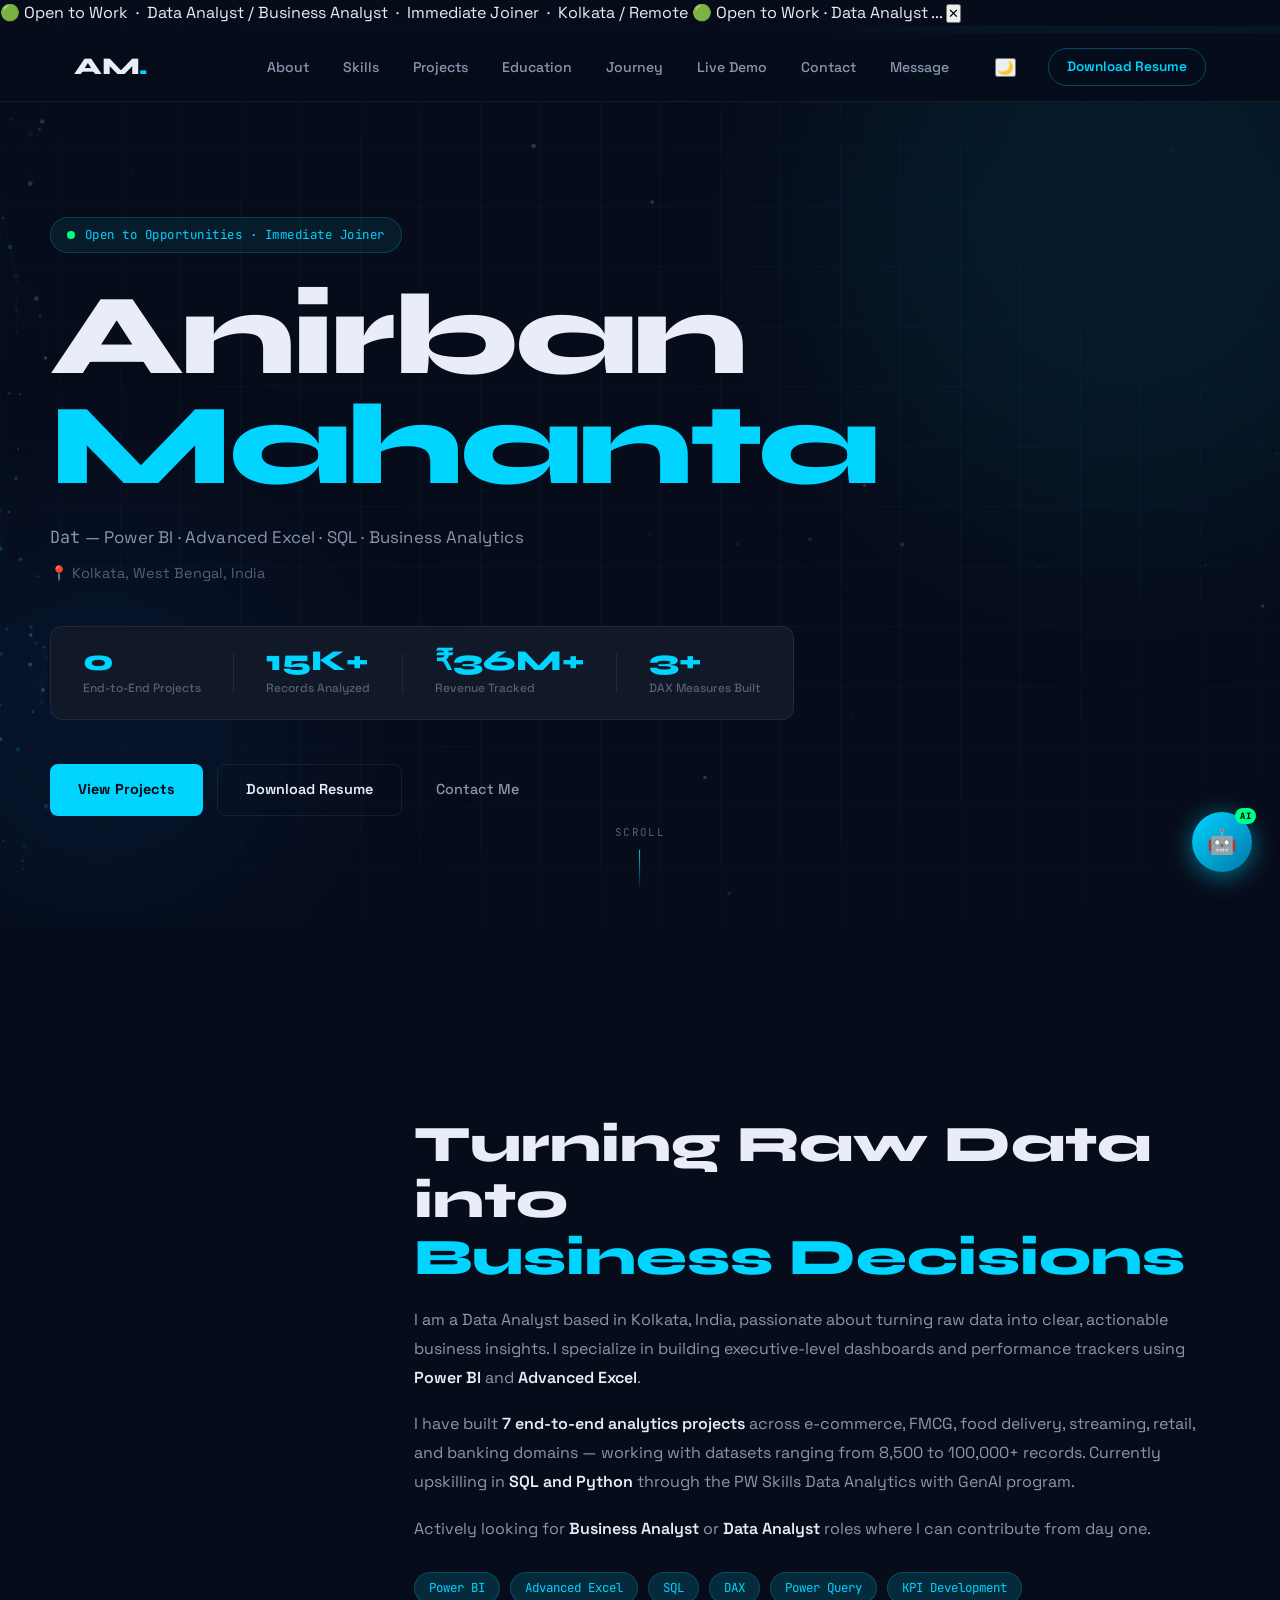
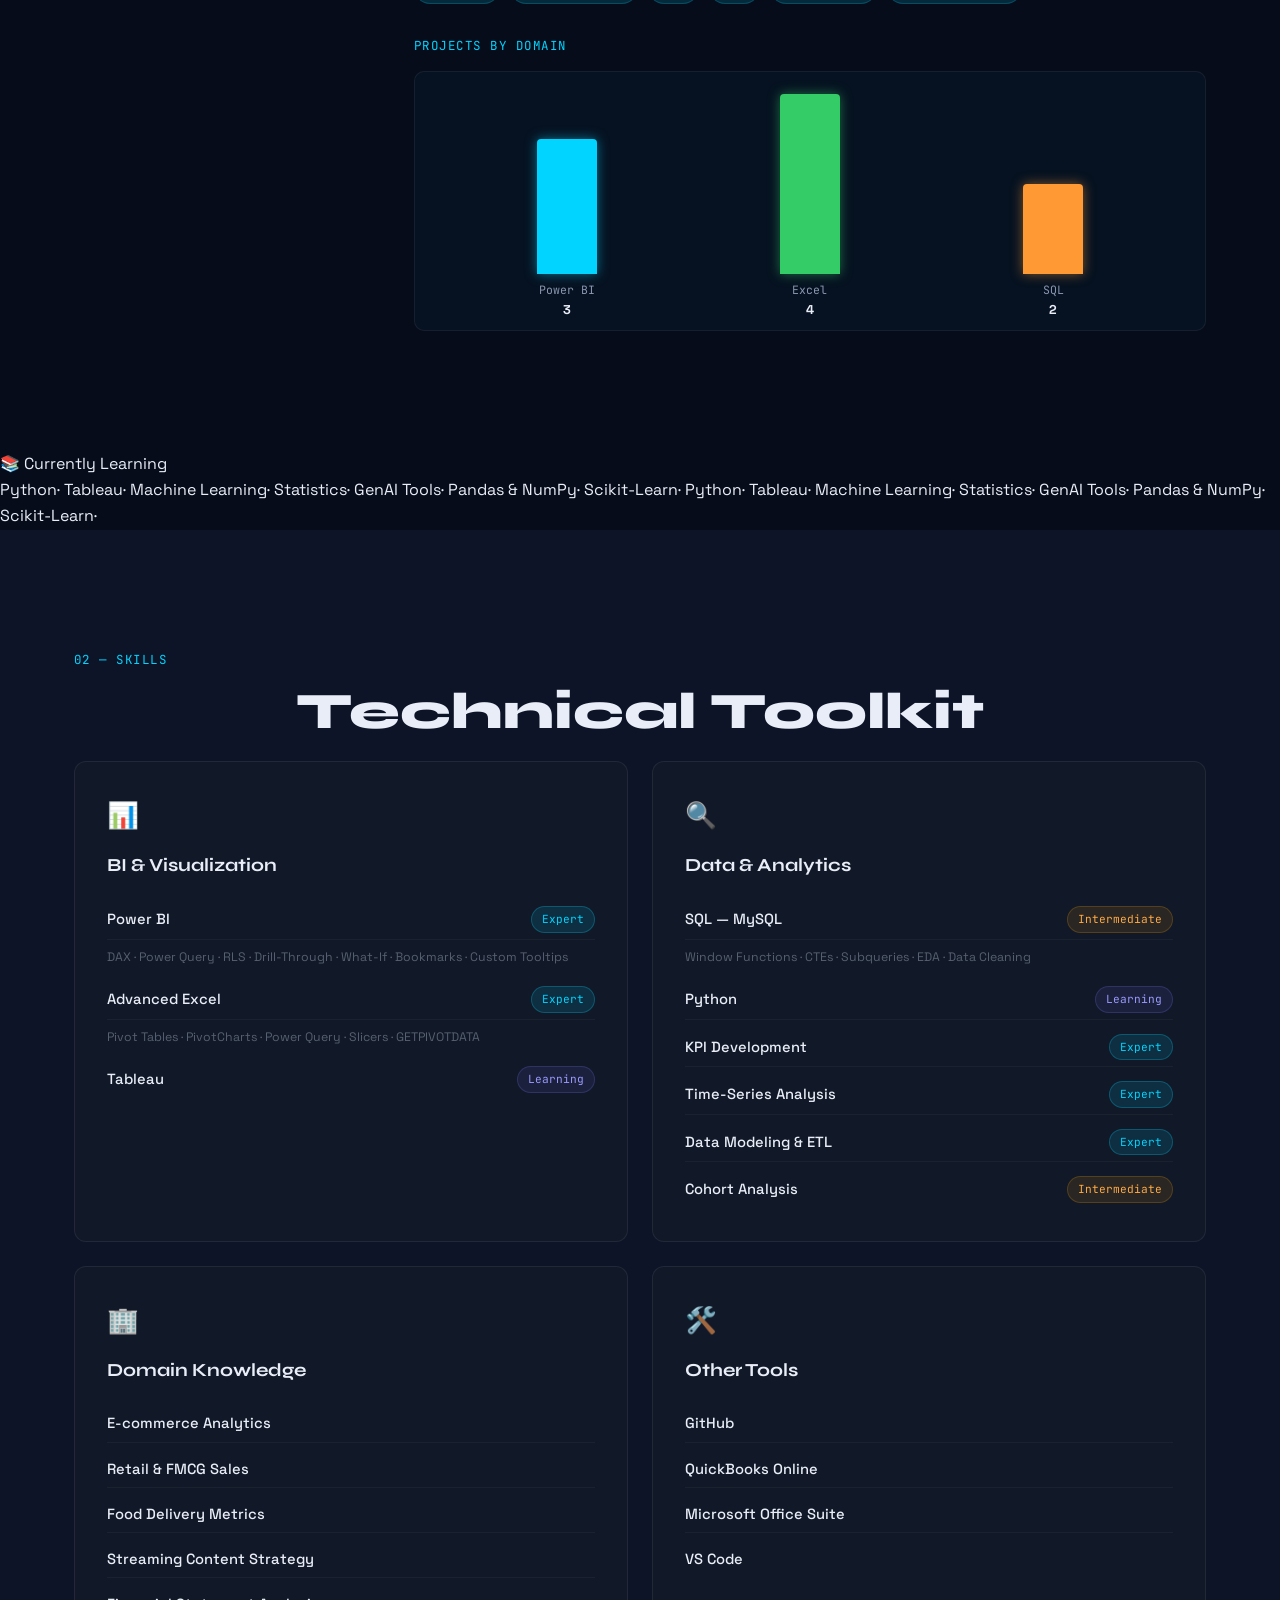
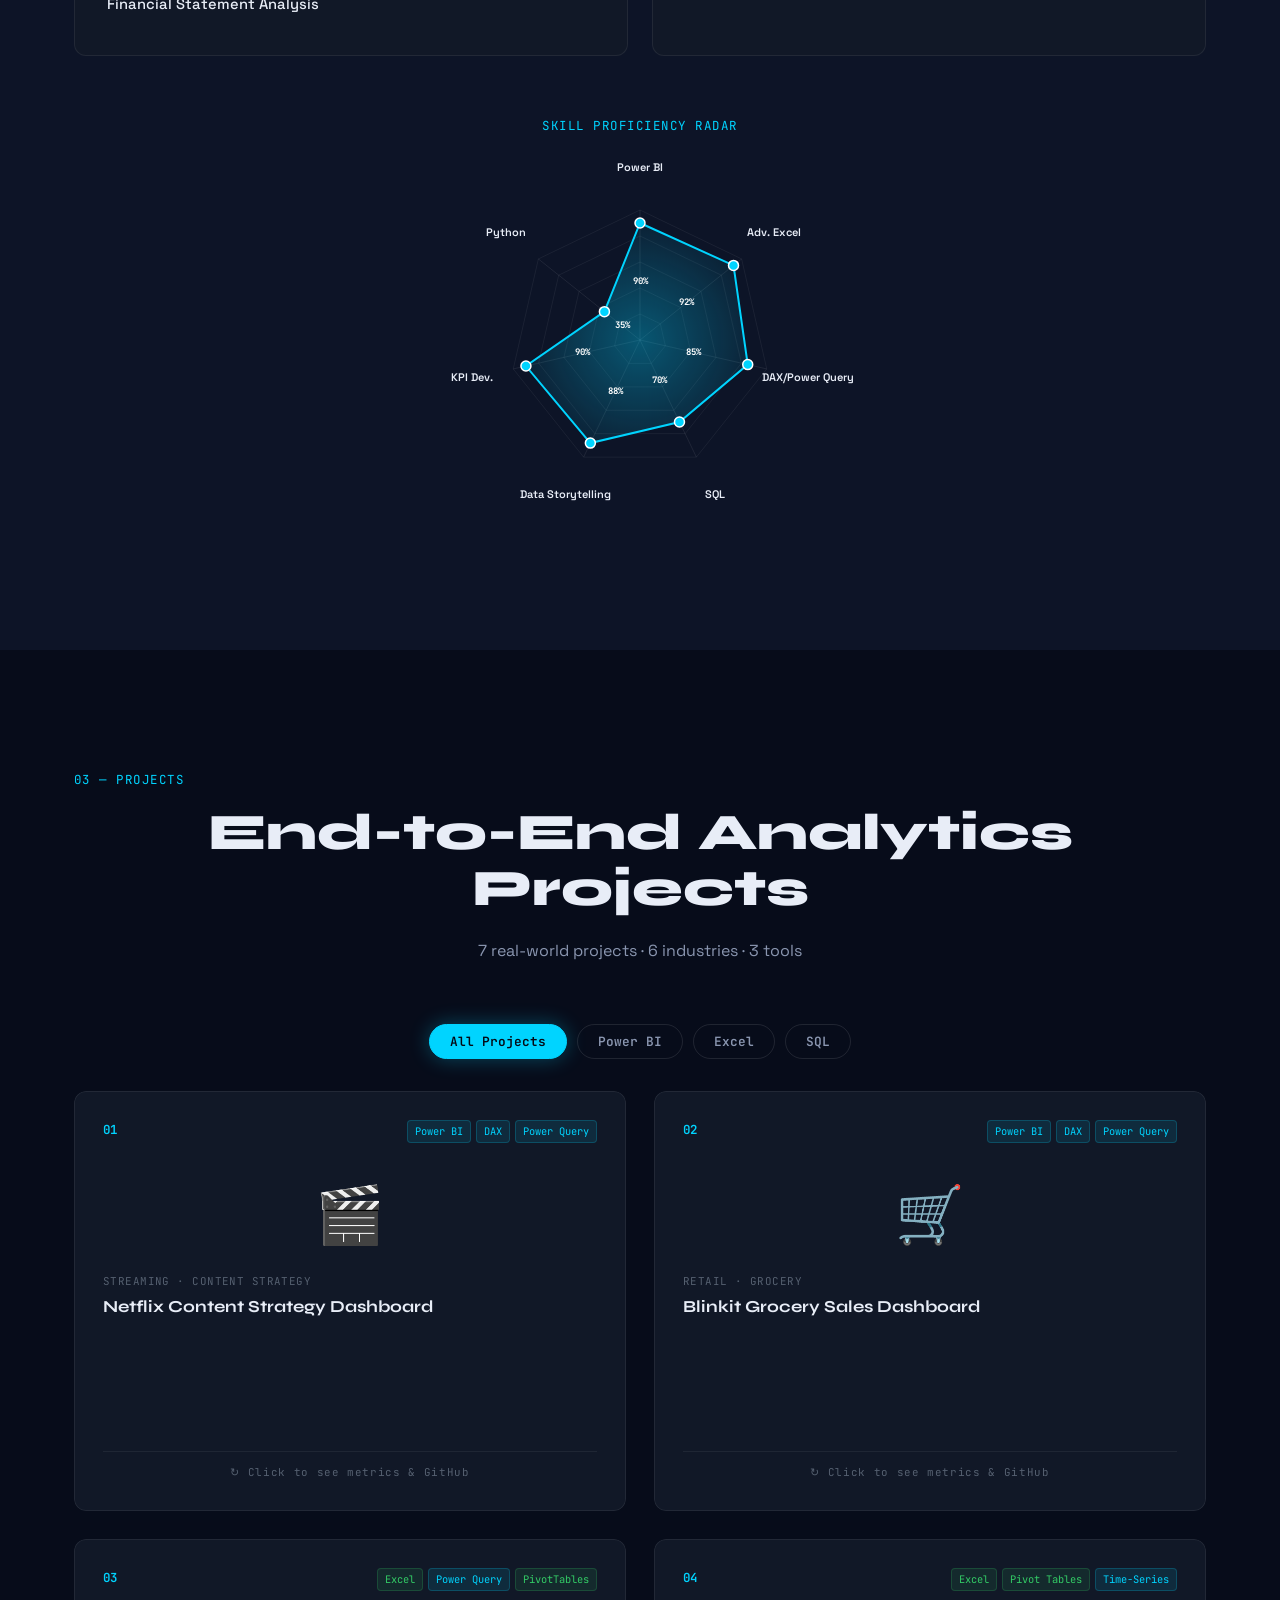
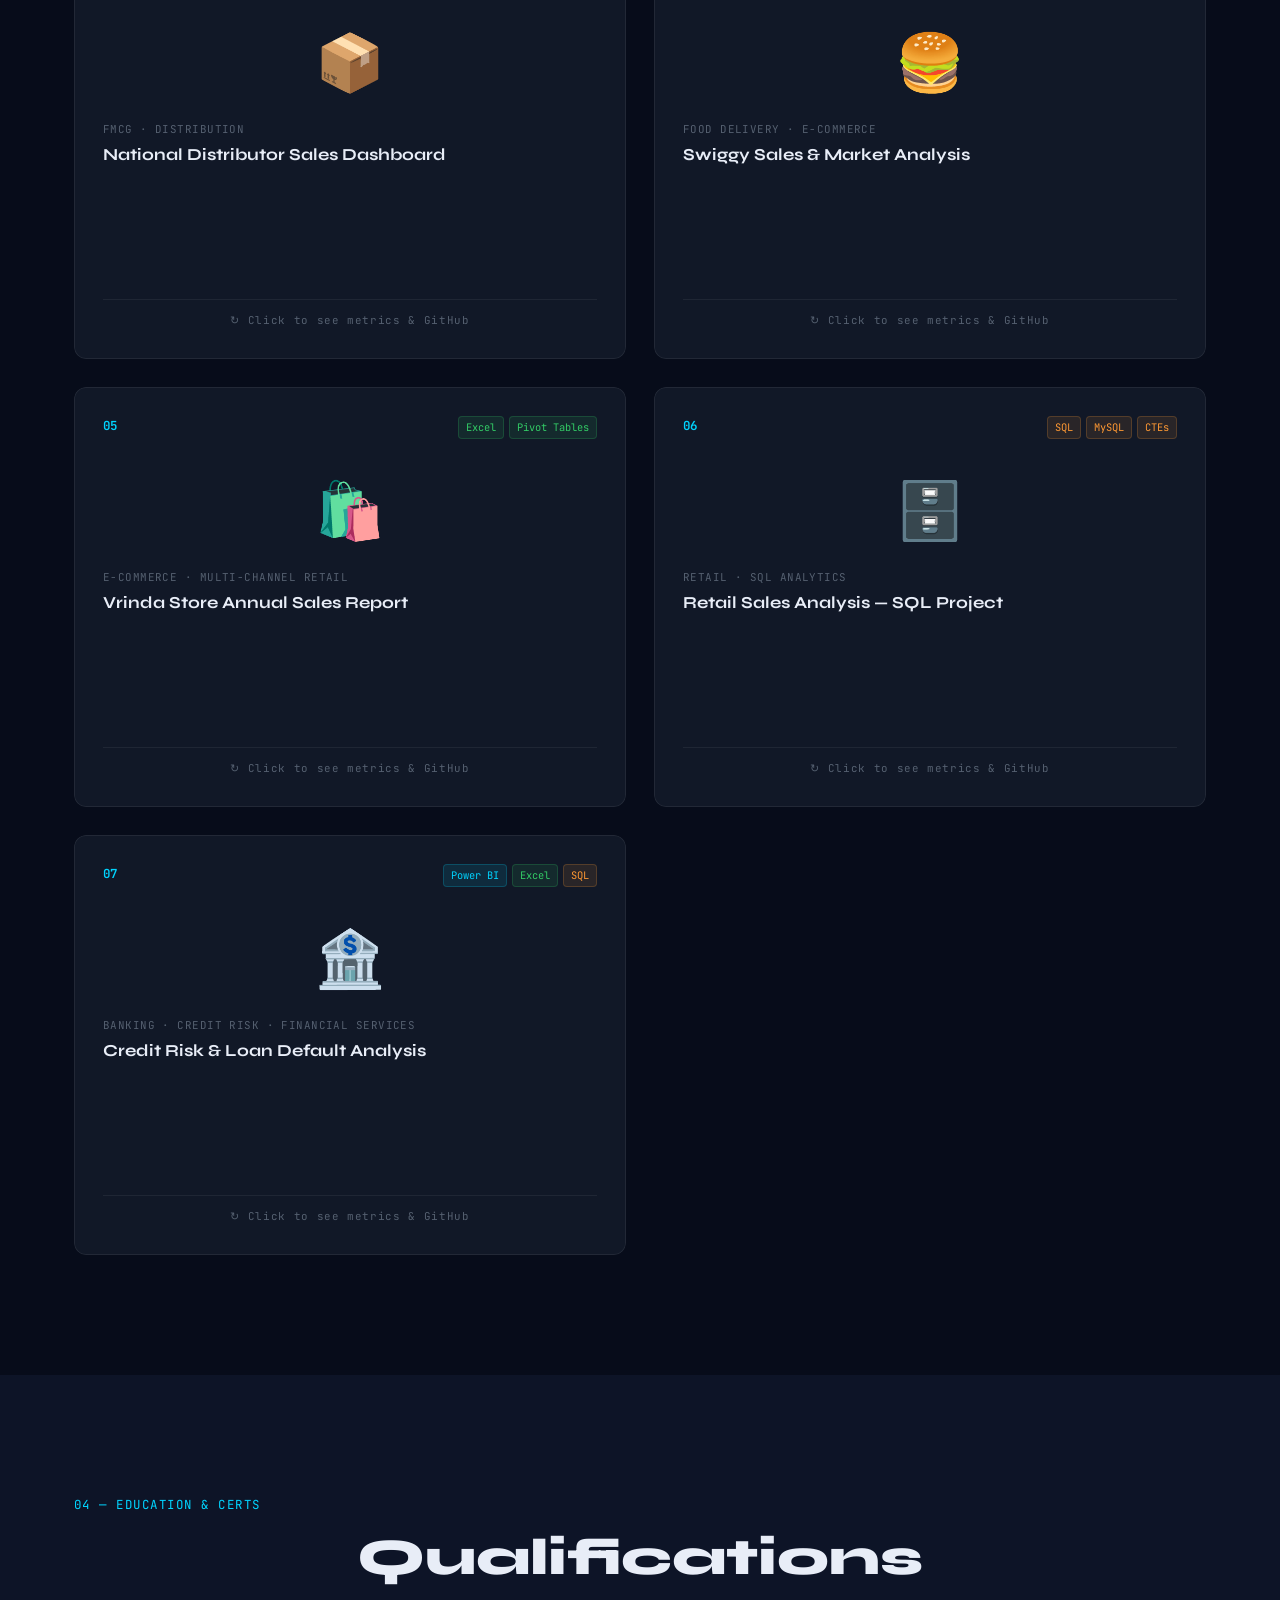
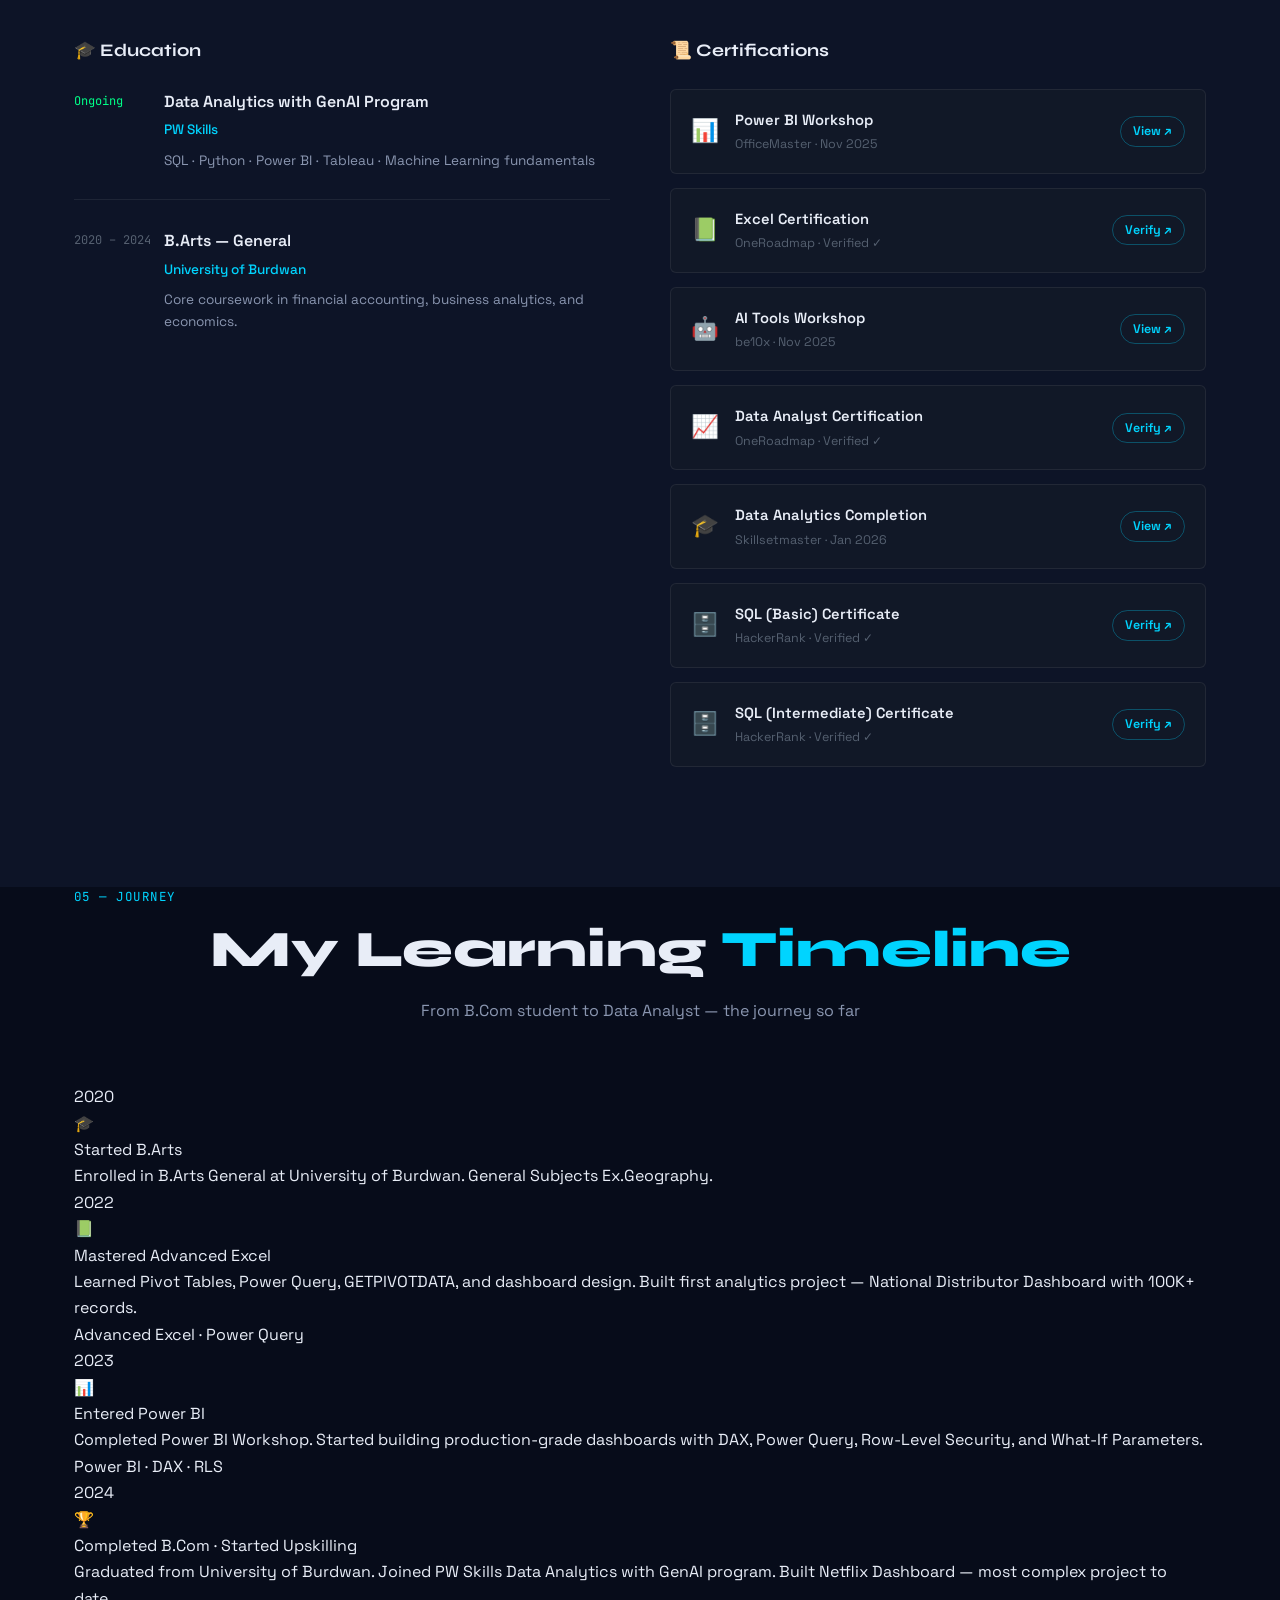
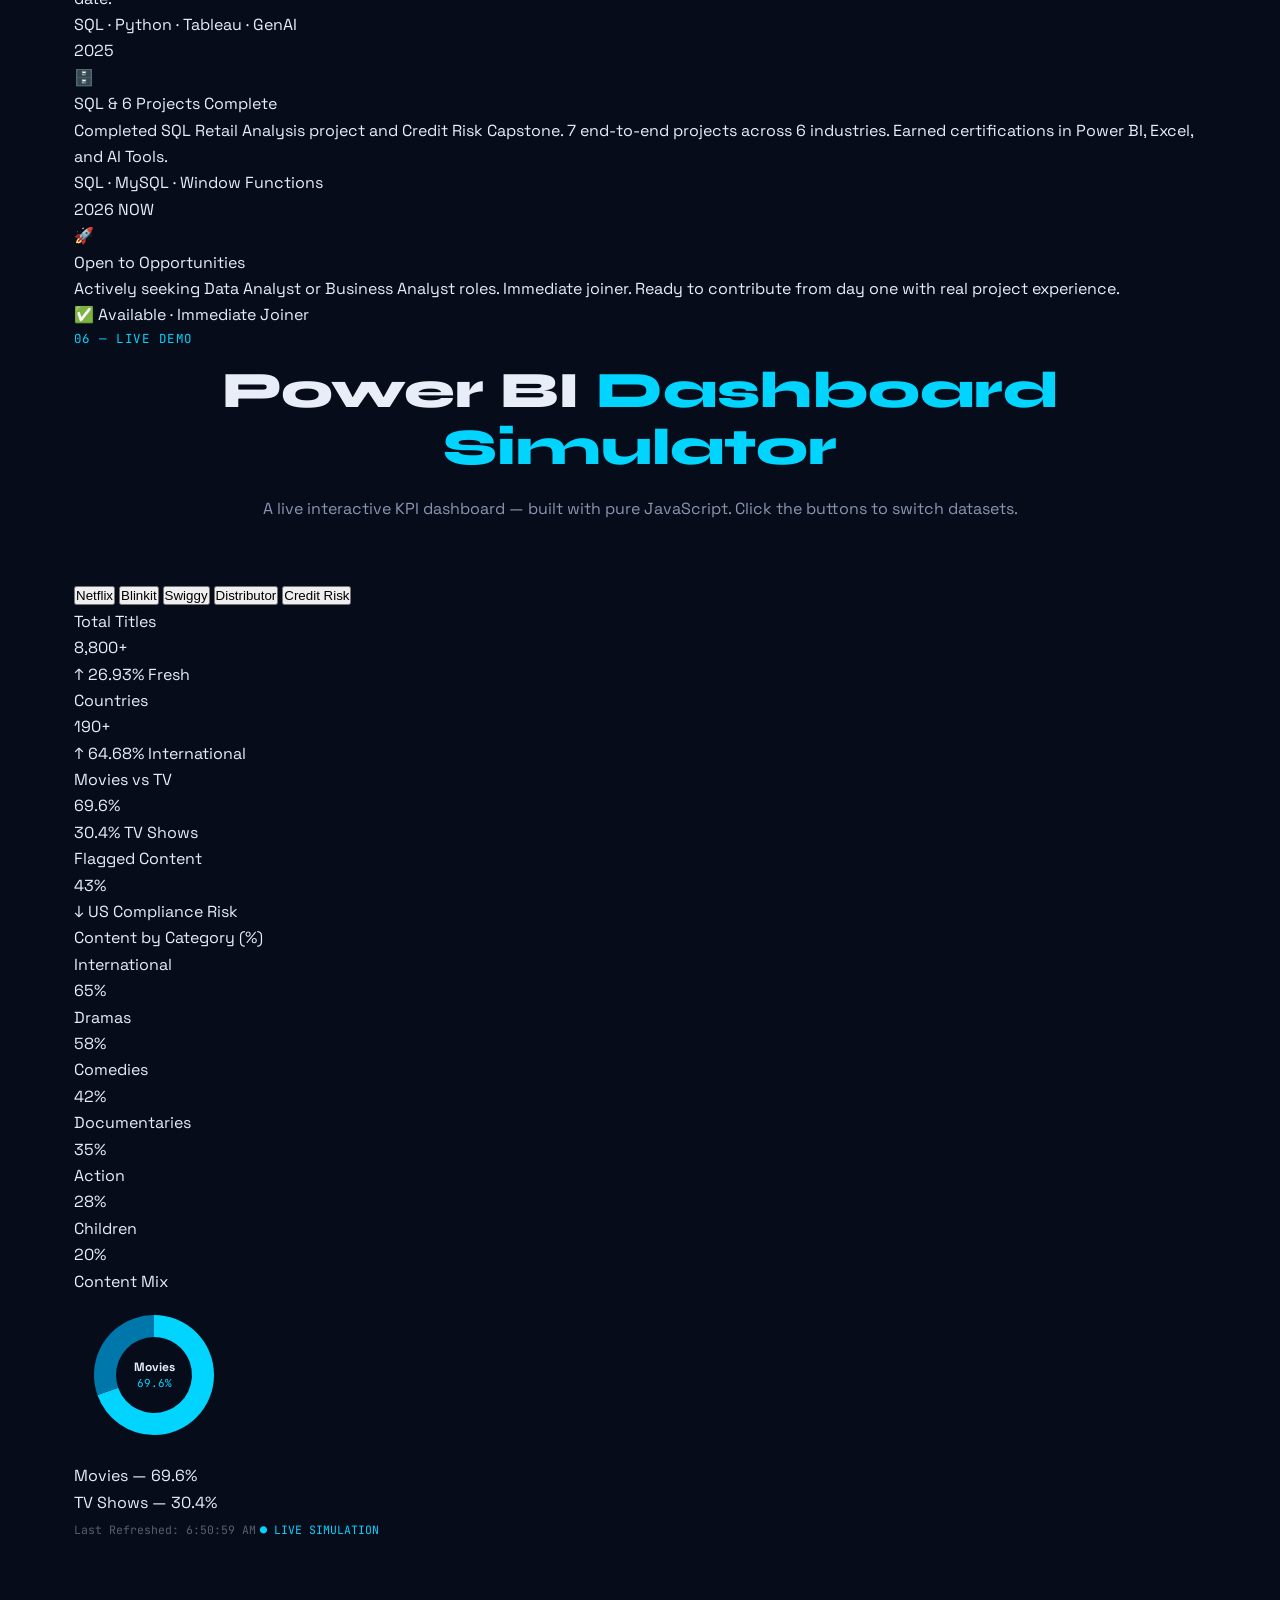
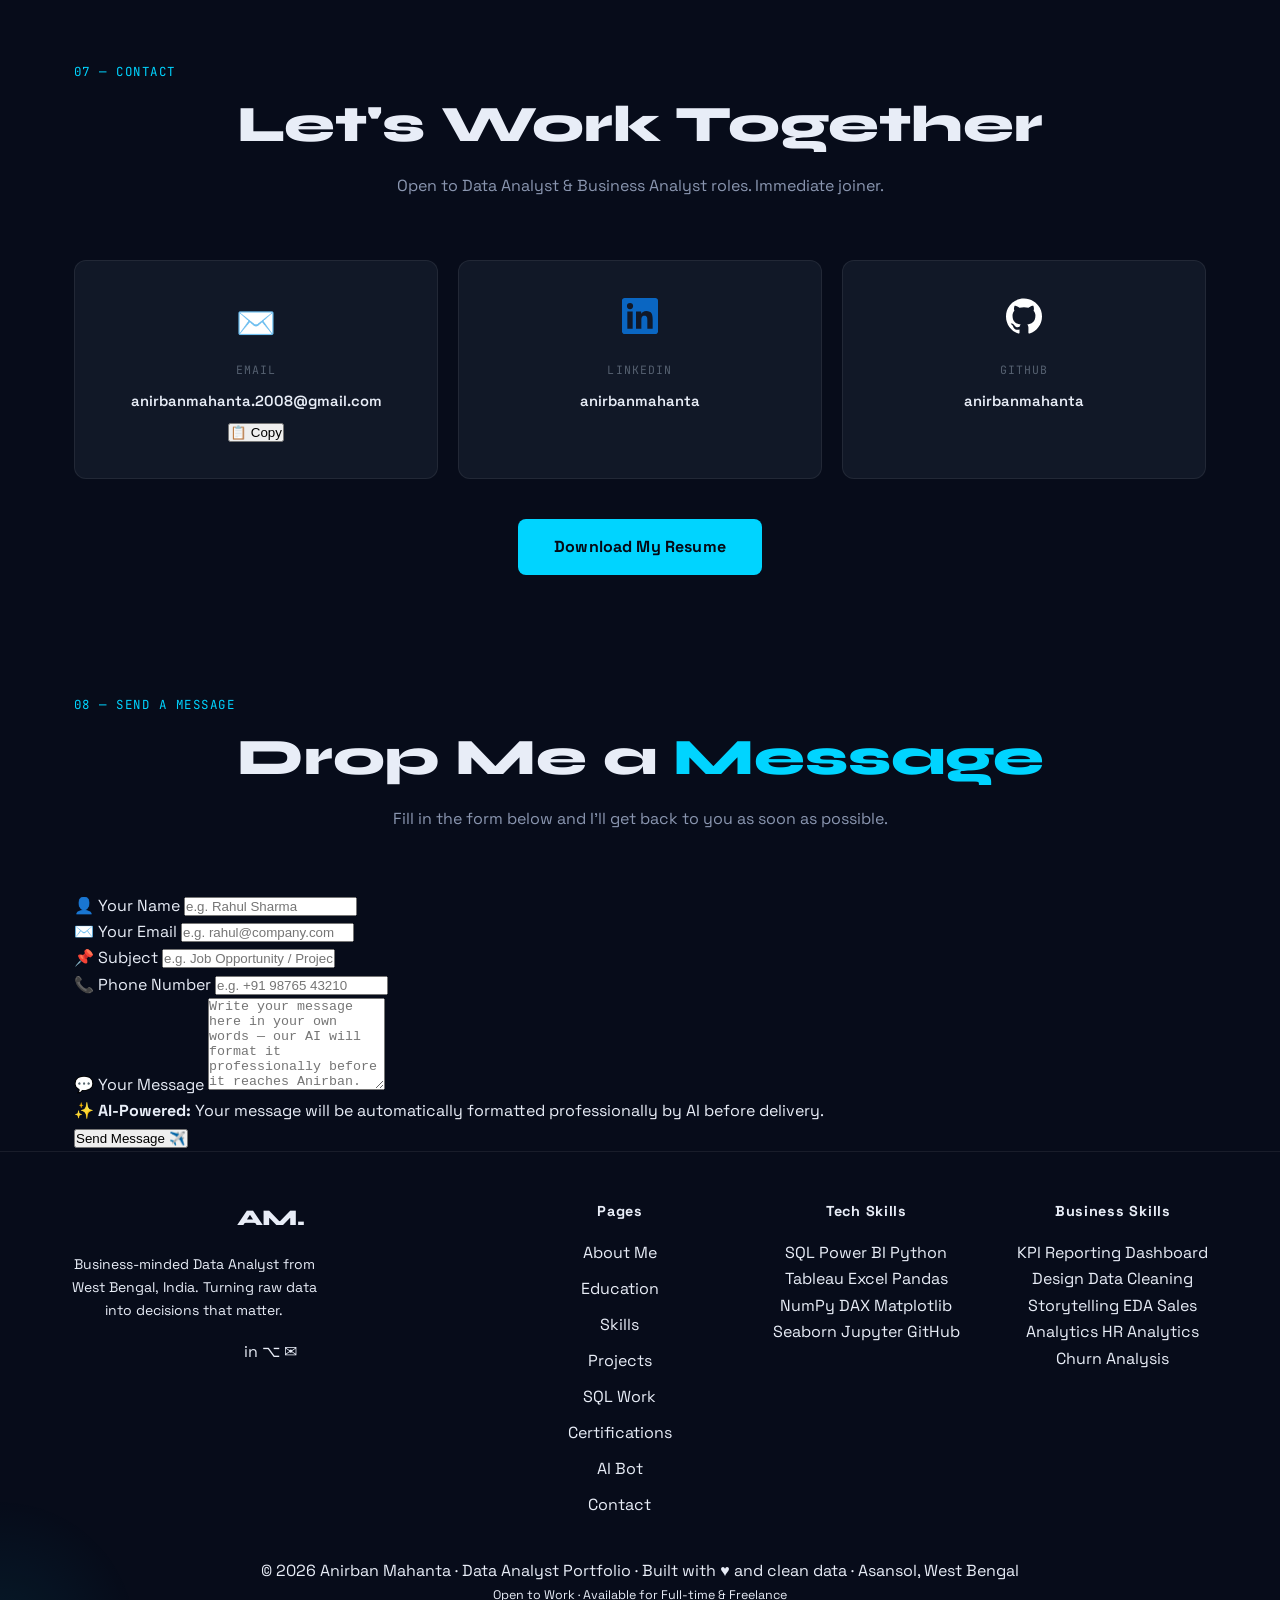
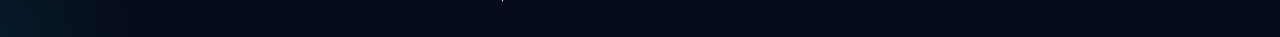
==== commit c9a84d3e: "Enhance message input and footer email address Updated the message textarea placeholder and AI note " ====
--- a/index.html
+++ b/index.html
@@ -810,11 +810,11 @@
 
           <div class="msg-field">
             <label class="msg-label" for="senderMessage">💬 Your Message</label>
-            <textarea id="senderMessage" class="msg-textarea" rows="6" placeholder="Write your message here — it'll land directly in Anirban's email and WhatsApp." required></textarea>
+            <textarea id="senderMessage" class="msg-textarea" rows="6" placeholder="Write your message here in your own words — our AI will format it professionally before it reaches Anirban." required></textarea>
           </div>
 
           <div class="msg-ai-note">
-            📬 Your message is delivered instantly to both <strong>email</strong> and <strong>WhatsApp</strong>.
+            ✨ <strong>AI-Powered:</strong> Your message will be automatically formatted professionally by AI before delivery.
           </div>
 
           <button type="submit" class="msg-send-btn" id="msgSendBtn" onclick="handleFormSubmit()">
@@ -850,7 +850,7 @@
         <div class="footer-socials" style="margin-top:1rem">
           <a href="https://linkedin.com/in/anirbanmahanta" class="footer-social" target="_blank" rel="noopener" aria-label="LinkedIn" title="LinkedIn">in</a>
           <a href="https://github.com/anirbanmahanta" class="footer-social" target="_blank" rel="noopener" aria-label="GitHub" title="GitHub">⌥</a>
-          <a href="mailto:anirbanmahanta.2008@gmail.com" class="footer-social" aria-label="Email" title="Email">✉</a>
+          <a href="mailto:anirban@email.com" class="footer-social" aria-label="Email" title="Email">✉</a>
         </div>
       </div>
       <div class="footer-col">
@@ -917,34 +917,7 @@
 
 <script>
 
-    // ===== Contact form delivery config =====
-    // EmailJS (email delivery) — from https://www.emailjs.com dashboard
-    const EMAILJS_SERVICE_ID  = "service_v0vbi1r";   // Email Services → your connected Gmail
-    const EMAILJS_TEMPLATE_ID = "template_2cueptr";  // Email Templates → your template
-
-    // CallMeBot (WhatsApp delivery) — from https://www.callmebot.com/blog/free-api-whatsapp-messages/
-    const WHATSAPP_PHONE   = "91XXXXXXXXXX";     // YOUR WhatsApp number, country code, no + or spaces
-    const CALLMEBOT_APIKEY = "YOUR_CALLMEBOT_APIKEY";
-
-    async function handleFormSubmit() {
-  const name    = document.getElementById('senderName').value.trim();
-  const email   = document.getElementById('senderEmail').value.trim();
-  const subject = document.getElementById('senderSubject').value.trim();
-  const phone   = document.getElementById('senderPhone').value.trim();
-  const message = document.getElementById('senderMessage').value.trim();
-
-  if (!name || !email || !subject || !message) {
-    alert('Please fill in all fields before sending.');
-    return;
-  }
-
-  const btn     = document.getElementById('msgSendBtn');
-  const btnText = document.getElementById('msgBtnText');
-  btnText.textContent = '⏳ Sending...';
-  btn.disabled = true;
-  document.getElementById('msgError').style.display = 'none';
-
-  try {
+// ===== Contact form delivery config =====
     // 1) Send to EMAIL via EmailJS
     await emailjs.send(EMAILJS_SERVICE_ID, EMAILJS_TEMPLATE_ID, {
       from_name: name,
